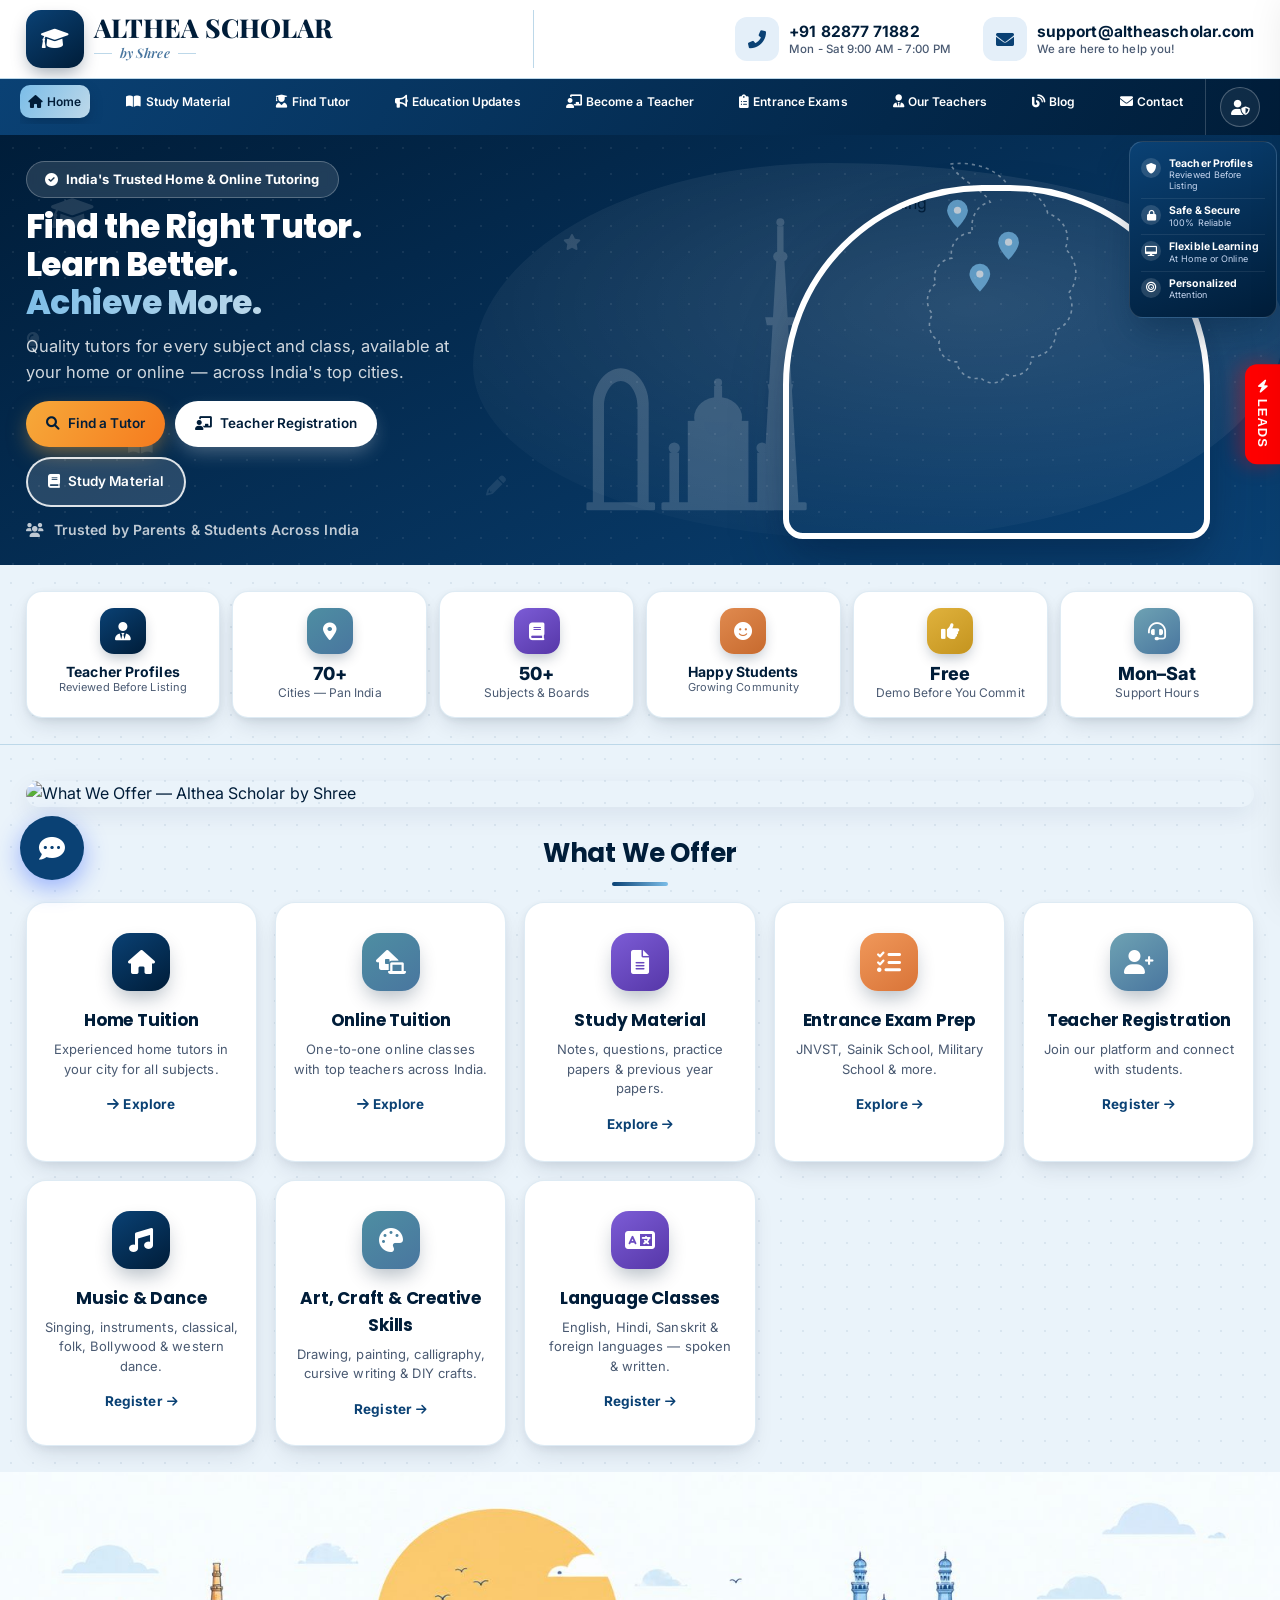
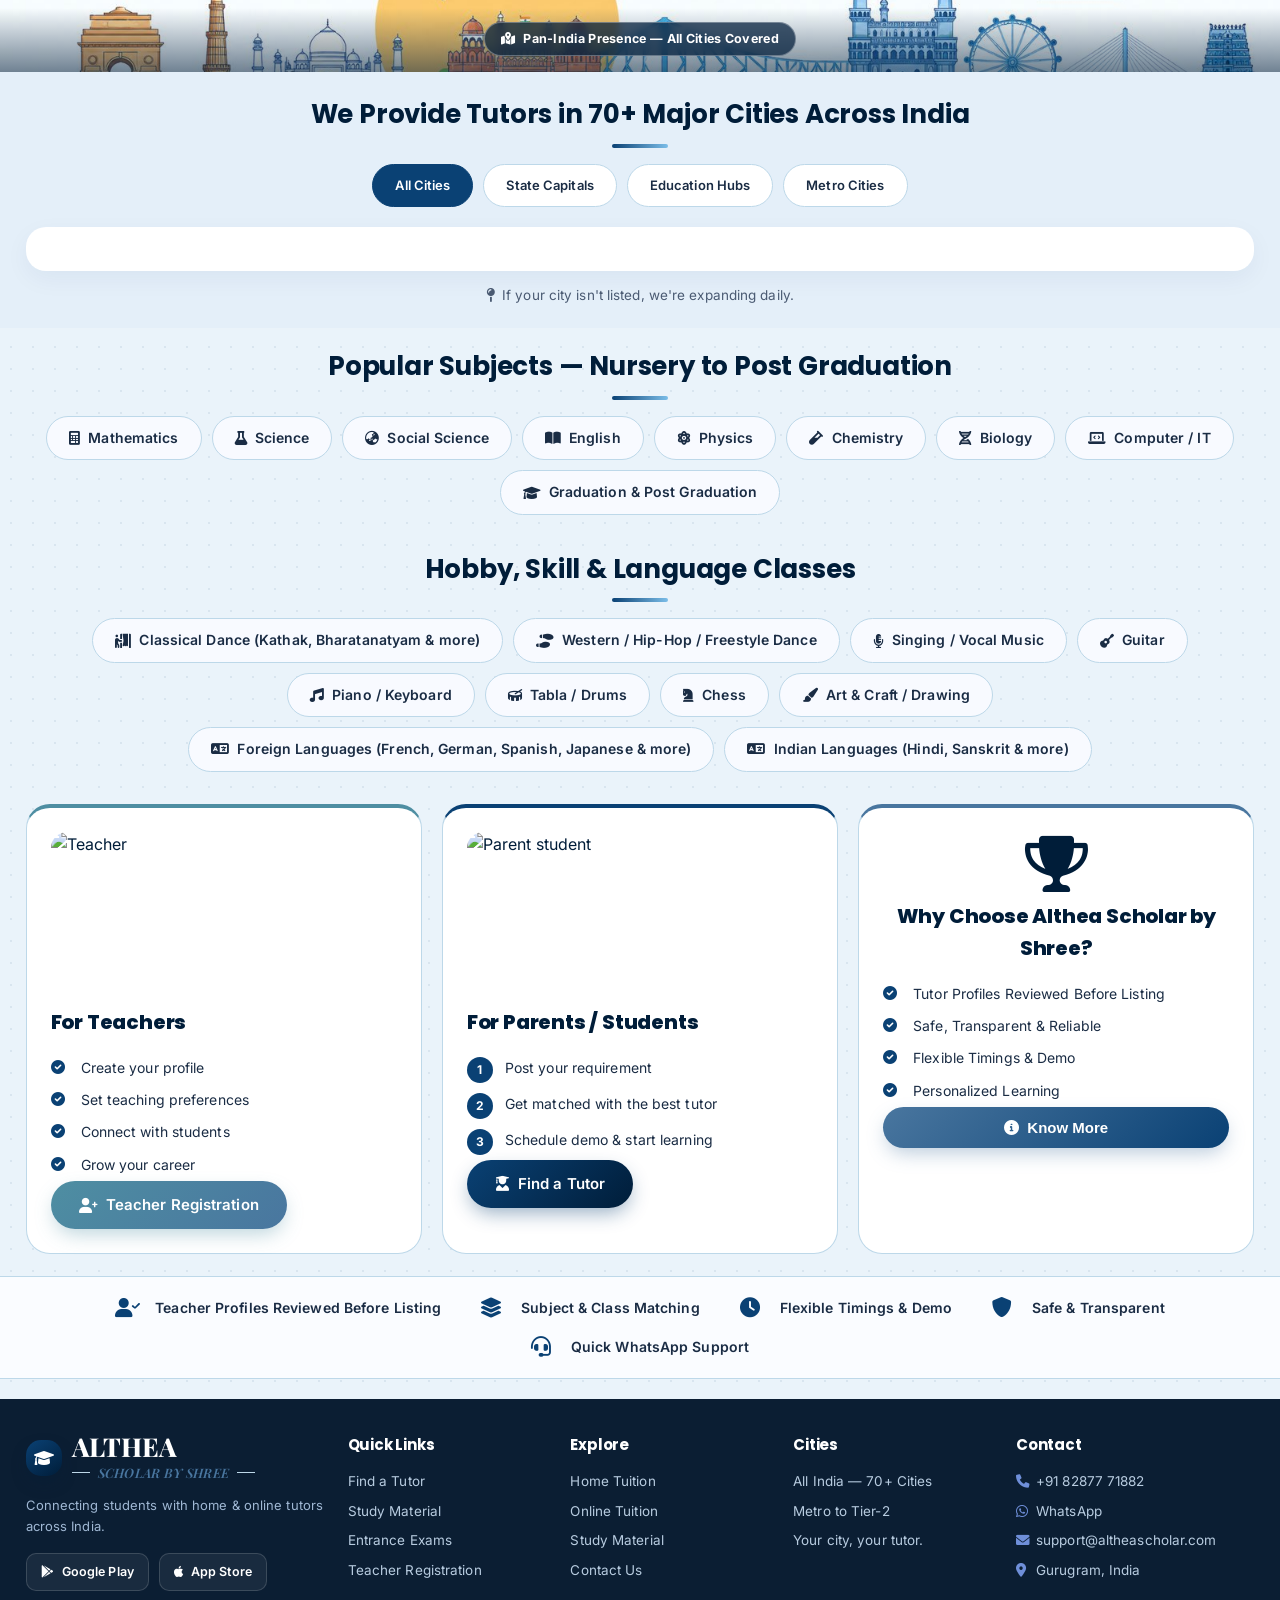
==== index.html @ 6a304133 "Add files via upload" ====
<!DOCTYPE html>
<html lang="en">
<head>
  <meta charset="UTF-8">
  <!-- Deliberately a FIXED width, not "width=device-width" — per an explicit
       site-owner request, phones should render this same desktop layout
       (auto-zoomed to fit) rather than switching to a native mobile layout. -->
  <meta name="viewport" content="width=1280">
  <meta name="theme-color" content="#0A4174">
  <!-- Fixed (non-device-width) viewport: the browser always lays the page
       out as if the screen were 980px wide and then zooms the whole thing
       down to fit the real screen — this is exactly what "Request Desktop
       Site" does automatically, so the single-line header/nav design shows
       the same way on an ordinary phone, without the person needing to
       turn that toggle on. -->
  <title>Althea Scholar by Shree — Home & Online Tuition, Study Material, Entrance Exam Prep | Pan India</title>
  <meta name="description" content="Althea Scholar by Shree connects students with home & online tutors across India. Free CBSE study material (Class 6–12), entrance exam prep (JNVST, Sainik School), hobby & language classes, and teacher registration.">
  <meta name="keywords" content="home tuition, online tuition, home tutor, online tutor, tutor near me, private tuition, tuition classes near me, home tuition in India, online tuition classes, CBSE study material, ICSE study material, entrance exam preparation, Sainik School coaching, JNVST Navodaya preparation, RMS CET, hobby classes online, language classes online, dance classes online, music classes online, chess classes online, spoken English classes, teacher registration, tutor jobs India, Althea Scholar">
  <link rel="canonical" href="https://altheascholar.in/">
  <meta name="robots" content="index, follow">
  <!-- Open Graph / social sharing preview -->
  <meta property="og:type" content="website">
  <meta property="og:title" content="Althea Scholar by Shree — Learn, Grow, Excel, Together">
  <meta property="og:description" content="Home & online tutor listings, free CBSE study material, entrance exam prep and hobby/language classes — all in one platform.">
  <meta property="og:url" content="https://altheascholar.in/">
  <meta property="og:site_name" content="Althea Scholar by Shree">
  <meta name="twitter:card" content="summary_large_image">
  <meta name="twitter:title" content="Althea Scholar by Shree">
  <meta name="twitter:description" content="Home & online tutor listings, free CBSE study material, entrance exam prep and hobby/language classes — all in one platform.">
  <meta property="og:image" content="https://res.cloudinary.com/zcumhdql/image/upload/v1788600832/lygouyhgyxttqb0eucom.jpg">
  <meta name="twitter:image" content="https://res.cloudinary.com/zcumhdql/image/upload/v1788600832/lygouyhgyxttqb0eucom.jpg">
  <!-- Organization structured data (NOT LocalBusiness — we're an online
       platform with no public physical office, so we deliberately avoid
       any schema type or field that implies a walk-in address). This
       just helps Google understand who we are and what we do; it does
       not add fake review/rating data. -->
  <script type="application/ld+json">
  {
    "@context": "https://schema.org",
    "@type": "Organization",
    "name": "Althea Scholar by Shree",
    "url": "https://altheascholar.in/",
    "logo": "https://res.cloudinary.com/zcumhdql/image/upload/v1788600832/lygouyhgyxttqb0eucom.jpg",
    "description": "An online platform connecting students and parents with home & online tutors across India, offering free CBSE study material and entrance exam preparation resources.",
    "areaServed": { "@type": "Country", "name": "India" },
    "email": "support@altheascholar.com",
    "contactPoint": {
      "@type": "ContactPoint",
      "telephone": "+91-82877-71882",
      "contactType": "customer support",
      "areaServed": "IN",
      "availableLanguage": ["English", "Hindi"]
    },
    "knowsAbout": ["Home Tuition", "Online Tuition", "CBSE Study Material", "Entrance Exam Preparation", "Hobby Classes", "Language Classes"]
  }
  </script>
  <!-- Static favicon (the real logo, hardcoded directly rather than only
       set via JS) — Google's favicon crawler and some browsers fetch this
       without running any JavaScript, so the JS-driven update in
       applyBranding() alone wasn't reliably picked up for search results. -->
  <link rel="icon" href="https://res.cloudinary.com/zcumhdql/image/upload/v1788600832/lygouyhgyxttqb0eucom.jpg">
  <link rel="apple-touch-icon" href="https://res.cloudinary.com/zcumhdql/image/upload/v1788600832/lygouyhgyxttqb0eucom.jpg">
  <link rel="preconnect" href="https://fonts.googleapis.com">
  <link rel="preconnect" href="https://fonts.gstatic.com" crossorigin>
  <link href="https://fonts.googleapis.com/css2?family=Poppins:wght@500;600;700;800&family=Inter:wght@400;500;600;700&family=Nunito:wght@600;700;800&family=Montserrat:wght@600;700;800&family=Playfair+Display:wght@600;700;800&family=Merriweather:wght@600;700&display=swap" rel="stylesheet">
  <link rel="stylesheet" href="https://cdnjs.cloudflare.com/ajax/libs/font-awesome/6.0.0-beta3/css/all.min.css">
  <script src="https://www.gstatic.com/firebasejs/10.13.0/firebase-app-compat.js"></script>
  <script src="https://www.gstatic.com/firebasejs/10.13.0/firebase-firestore-compat.js"></script>
  <script src="https://www.gstatic.com/firebasejs/10.13.0/firebase-auth-compat.js"></script>
  <script>
    // ---- Firebase project config (Althea Scholar) ----
    const firebaseConfig = {
      apiKey: "AIzaSyD8XOo2JmlsVIG9KondtIaCPar6VmDK5VY",
      authDomain: "althea-scholar.firebaseapp.com",
      projectId: "althea-scholar",
      storageBucket: "althea-scholar.firebasestorage.app",
      messagingSenderId: "769869945121",
      appId: "1:769869945121:web:0713e62f9b9d5f1aa78660",
      measurementId: "G-LKSLD7WYJJ"
    };
    firebase.initializeApp(firebaseConfig);
    const fsDb = firebase.firestore();
    // Cache Firestore data on-device (IndexedDB) so on a repeat visit the
    // page can paint instantly from local cache while it re-syncs with the
    // server in the background — this is what removes the "site khulte hi
    // sab kuchh khaali dikhta hai" delay on 2nd+ visits.
    fsDb.enablePersistence({ synchronizeTabs: true }).catch(err => {
      console.warn('Firestore offline persistence not enabled:', err.code);
    });
    const fsAuth = firebase.auth();
    // The admin login screen still shows a simple "username", but behind the
    // scenes it signs in with Firebase Auth using this fixed admin email —
    // this is what lets Firestore security rules tell "the real admin" apart
    // from any random visitor.
    const ADMIN_EMAIL = 'admin@altheascholar.com';
    // ---- Cloudinary config (for file/image uploads — no secret key needed, unsigned preset) ----
    const CLOUDINARY_CLOUD_NAME = 'zcumhdql';
    const CLOUDINARY_UPLOAD_PRESET = 'althea_uploads';
  </script>
  <link rel="stylesheet" href="css/main.css">
  <link rel="stylesheet" href="css/study-material.css">
  <link rel="stylesheet" href="css/admin.css">
  <link rel="stylesheet" href="css/responsive.css">
</head>
<body>
<svg width="0" height="0" style="position:absolute;overflow:hidden" aria-hidden="true">
  <defs>
    <clipPath id="heroBlobClip" clipPathUnits="objectBoundingBox">
      <path d="M 0.0311,0.4229 C 0.0270,0.4495 0.0302,0.4566 0.0365,0.4787 C 0.0428,0.5009 0.0417,0.5173 0.0689,0.5559 C 0.0962,0.5944 0.1791,0.6800 0.2000,0.7101 C 0.2209,0.7402 0.2059,0.7363 0.1946,0.7367 C 0.1833,0.7371 0.1437,0.7110 0.1324,0.7128 C 0.1212,0.7145 0.1257,0.7358 0.1270,0.7473 C 0.1284,0.7589 0.1212,0.7651 0.1405,0.7819 C 0.1599,0.7988 0.2196,0.8258 0.2432,0.8484 C 0.2669,0.8710 0.2709,0.9034 0.2824,0.9176 C 0.2939,0.9317 0.2894,0.9424 0.3122,0.9335 C 0.3349,0.9246 0.3874,0.8803 0.4189,0.8644 C 0.4505,0.8484 0.4716,0.8657 0.5014,0.8378 C 0.5311,0.8098 0.5793,0.7172 0.5973,0.6968 C 0.6153,0.6764 0.6070,0.7021 0.6095,0.7154 C 0.6119,0.7287 0.6077,0.7651 0.6122,0.7766 C 0.6167,0.7881 0.6178,0.8098 0.6365,0.7846 C 0.6552,0.7593 0.6991,0.6587 0.7243,0.6250 C 0.7495,0.5913 0.7698,0.5869 0.7878,0.5824 C 0.8059,0.5780 0.8196,0.5873 0.8324,0.5984 C 0.8453,0.6095 0.8592,0.6285 0.8649,0.6489 C 0.8705,0.6693 0.8730,0.6941 0.8662,0.7207 C 0.8595,0.7473 0.8320,0.7841 0.8243,0.8085 C 0.8167,0.8329 0.8173,0.8502 0.8203,0.8670 C 0.8232,0.8839 0.8320,0.9025 0.8419,0.9096 C 0.8518,0.9167 0.8667,0.9162 0.8797,0.9096 C 0.8928,0.9029 0.9070,0.8905 0.9203,0.8697 C 0.9336,0.8488 0.9486,0.8152 0.9595,0.7846 C 0.9703,0.7540 0.9786,0.7225 0.9851,0.6862 C 0.9917,0.6498 0.9995,0.6206 0.9986,0.5665 C 0.9977,0.5124 0.9932,0.4238 0.9797,0.3617 C 0.9662,0.2996 0.9351,0.2287 0.9176,0.1941 C 0.9000,0.1596 0.8923,0.1551 0.8743,0.1543 C 0.8563,0.1534 0.8401,0.2004 0.8095,0.1888 C 0.7788,0.1773 0.7227,0.0993 0.6905,0.0851 C 0.6583,0.0709 0.6410,0.0847 0.6162,0.1037 C 0.5914,0.1228 0.5649,0.1826 0.5419,0.1995 C 0.5189,0.2163 0.4971,0.1897 0.4784,0.2048 C 0.4597,0.2199 0.4450,0.2713 0.4297,0.2899 C 0.4144,0.3085 0.4068,0.3152 0.3865,0.3165 C 0.3662,0.3178 0.3297,0.3147 0.3081,0.2979 C 0.2865,0.2810 0.2694,0.2305 0.2568,0.2154 C 0.2441,0.2004 0.2381,0.2057 0.2324,0.2074 C 0.2268,0.2092 0.2239,0.2172 0.2230,0.2261 C 0.2221,0.2349 0.2155,0.2402 0.2270,0.2606 C 0.2385,0.2810 0.2829,0.3302 0.2919,0.3484 C 0.3009,0.3666 0.2991,0.3701 0.2811,0.3697 C 0.2631,0.3692 0.2088,0.3590 0.1838,0.3457 C 0.1588,0.3324 0.1414,0.3121 0.1311,0.2899 C 0.1207,0.2677 0.1207,0.2327 0.1216,0.2128 C 0.1225,0.1928 0.1223,0.1804 0.1365,0.1702 C 0.1507,0.1600 0.1926,0.1587 0.2068,0.1516 C 0.2209,0.1445 0.2194,0.1365 0.2216,0.1277 C 0.2239,0.1188 0.2232,0.1073 0.2203,0.0984 C 0.2173,0.0895 0.2187,0.0780 0.2041,0.0745 C 0.1894,0.0709 0.1509,0.0705 0.1324,0.0771 C 0.1140,0.0838 0.1043,0.0993 0.0932,0.1144 C 0.0822,0.1294 0.0721,0.1525 0.0662,0.1676 C 0.0604,0.1826 0.0590,0.1795 0.0581,0.2048 C 0.0572,0.2301 0.0653,0.2828 0.0608,0.3191 C 0.0563,0.3555 0.0351,0.3963 0.0311,0.4229 Z"/>
    </clipPath>
    <!-- Wide organic banner shape for the 90%-width hero image -->
    <clipPath id="heroBlobClipWide" clipPathUnits="objectBoundingBox">
      <path d="M 0.02,0.55 C 0.005,0.44 0.01,0.30 0.05,0.19 C 0.09,0.08 0.19,0.03 0.31,0.025 L 0.83,0.015 C 0.91,0.012 0.975,0.07 0.985,0.17 C 0.998,0.29 0.995,0.44 0.975,0.57 C 0.955,0.74 0.91,0.885 0.79,0.945 C 0.66,0.99 0.46,0.985 0.31,0.975 C 0.16,0.965 0.065,0.90 0.04,0.755 C 0.03,0.69 0.025,0.62 0.02,0.55 Z"/>
    </clipPath>
    <!-- Organic sticker/badge shape for the trust badge card -->
    <clipPath id="badgeBlobClip" clipPathUnits="objectBoundingBox">
      <path d="M 0.08,0.16 C 0.08,0.06 0.20,0.02 0.35,0.02 L 0.64,0.02 C 0.84,0.02 0.95,0.09 0.95,0.23 L 0.95,0.79 C 0.95,0.92 0.85,0.98 0.67,0.98 L 0.31,0.98 C 0.13,0.98 0.05,0.90 0.05,0.74 Z"/>
    </clipPath>
  </defs>
</svg>

<div class="toast" id="toast"></div>

<div class="login-overlay" id="loginOverlay" onclick="if(event.target===this) closeAdminLoginPopup()">
  <div class="login-box" style="position:relative;">
    <button onclick="closeAdminLoginPopup()" style="position:absolute;top:10px;right:12px;background:none;border:none;font-size:20px;color:var(--gray);cursor:pointer;" aria-label="Close"><i class="fas fa-times"></i></button>
    <div style="text-align:center;margin-bottom:16px;">
      <div class="logo-icon" style="margin:0 auto;"><i class="fas fa-user-shield"></i></div>
    </div>
    <h2>Admin Login</h2>
    <p>Enter your credentials to access the admin panel</p>
    <input type="text" id="loginUser" placeholder="Enter Username">
    <input type="password" id="loginPass" placeholder="Enter Password">
    <div class="error" id="loginError">❌ Invalid username or password</div>
    <button class="btn btn-primary" onclick="adminLogin()"><i class="fas fa-sign-in-alt"></i> Login</button>
    <button class="btn btn-outline" onclick="closeAdminLoginPopup()" style="margin-top:8px;"><i class="fas fa-arrow-left"></i> Back</button>
    <div class="login-hint"><i class="fas fa-info-circle"></i> Contact admin for credentials</div>
  </div>
</div>

<header>
  <div class="header-top">
    <div class="header-top-inner">
      <div class="logo">
        <div class="logo-icon"><i class="fas fa-graduation-cap"></i></div>
        <div class="logo-text"><div class="top">ALTHEA SCHOLAR</div><div class="bottom">by Shree</div></div>
      </div>
      <div class="logo-divider"></div>
      <div class="header-contact">
        <div class="header-contact-item">
          <span class="hc-icon"><i class="fas fa-phone-alt"></i></span>
          <span class="hc-text">
            <a id="hp-header-phone-link" href="tel:+918287771882">+91 82877 71882</a>
            <small id="hp-header-hours">Mon - Sat 9:00 AM - 7:00 PM</small>
          </span>
        </div>
        <div class="header-contact-item">
          <span class="hc-icon"><i class="fas fa-envelope"></i></span>
          <span class="hc-text">
            <span class="hc-main" id="hp-header-email">support@altheascholar.com</span>
            <small>We are here to help you!</small>
          </span>
        </div>
      </div>
    </div>
  </div>
  <div class="header-nav-bar">
    <div class="nav-wrap">
      <nav id="mainNav">
        <ul>
          <li><a onclick="showPage('page-home')" class="active" id="nav-home"><i class="fas fa-home"></i> Home</a></li>
          <li><a onclick="showPage('page-study')" id="nav-study"><i class="fas fa-book-open"></i> Study Material</a></li>
          <li><a onclick="showPage('page-student-form')" id="nav-find-tutor"><i class="fas fa-user-graduate"></i> Find Tutor</a></li>
          <li><a onclick="showPage('page-updates')" id="nav-updates"><i class="fas fa-bullhorn"></i> Education Updates</a></li>
          <li><a onclick="showPage('page-teacher-form')" id="nav-teacher-form"><i class="fas fa-chalkboard-teacher"></i> Become a Teacher</a></li>
          <li><a onclick="showPage('page-entrance')" id="nav-entrance"><i class="fas fa-clipboard-list"></i> Entrance Exams</a></li>
          <li><a onclick="showPage('page-teachers')" id="nav-teachers"><i class="fas fa-user-tie"></i> Our Teachers</a></li>
          <li><a onclick="showPage('page-blog')" id="nav-blog"><i class="fas fa-blog"></i> Blog</a></li>
          <li><a onclick="showPage('page-contact')"><i class="fas fa-envelope"></i> Contact</a></li>
        </ul>
      </nav>
      <div class="nav-utility">
        <button onclick="openAdminLogin()" title="Admin"><i class="fas fa-user-shield"></i></button>
      </div>
    </div>
  </div>
</header>

<button class="lead-toggle" onclick="toggleLeads(true)"><i class="fas fa-bolt"></i> LEADS</button>
<div class="overlay" id="leadOverlay" onclick="toggleLeads(false)"></div>

<div class="info-modal-overlay" id="whyModalOverlay" onclick="if(event.target===this) closeWhyModal()">
  <div class="info-modal-box">
    <button class="close-x" onclick="closeWhyModal()"><i class="fas fa-times"></i></button>
    <div class="trophy-wrap"><i class="fas fa-trophy" style="color:var(--accent);"></i></div>
    <h3 id="whyModalHeading">Why Choose Althea Scholar by Shree?</h3>
    <ul id="whyModalList"></ul>
  </div>
</div>
<div class="lead-sidebar" id="leadSidebar">
  <div class="lead-head">
    <div><h3><i class="fas fa-users"></i> Live Tuition Leads</h3><span>For registered teachers</span></div>
    <button class="lead-close" onclick="toggleLeads(false)"><i class="fas fa-times"></i></button>
  </div>
  <div class="lead-body" id="leadBody"></div>
  <div class="lead-footer"><i class="fas fa-info-circle"></i> WhatsApp to express interest with Lead ID</div>
</div>

<!-- HOME -->
<div class="page-inner active" id="page-home">
  <section class="hero">
    <!-- Decorative floating vector icons -->
    <div class="hero-decor-shape" style="top:12%; left:4%; font-size:34px; color:rgba(255,255,255,0.14); animation: heroFloat 6s ease-in-out infinite;"><i class="fas fa-graduation-cap"></i></div>
    <div class="hero-decor-shape" style="top:68%; left:10%; font-size:22px; color:rgba(255,255,255,0.12); animation: heroFloat 7s ease-in-out infinite 1s;"><i class="fas fa-book-open"></i></div>
    <div class="hero-decor-shape" style="top:22%; left:44%; font-size:16px; color:rgba(255,255,255,0.16); animation: heroFloat 5s ease-in-out infinite 0.5s;"><i class="fas fa-star"></i></div>
    <div class="hero-decor-shape" style="top:78%; left:38%; font-size:20px; color:rgba(255,255,255,0.1); animation: heroFloat 8s ease-in-out infinite 2s;"><i class="fas fa-pencil-alt"></i></div>
    <div class="hero-decor-shape" style="top:8%; right:2%; font-size:28px; color:rgba(255,255,255,0.1); animation: heroFloat 6.5s ease-in-out infinite 1.5s;"><i class="fas fa-atom"></i></div>
    <div class="hero-decor-shape" style="top:45%; left:2%; font-size:18px; color:rgba(255,255,255,0.13); animation: heroFloat 7.5s ease-in-out infinite 0.8s;"><i class="fas fa-lightbulb"></i></div>
    <div class="container hero-grid">
      <div class="hero-top">
        <div class="eyebrow" id="hp-eyebrow"><i class="fas fa-check-circle"></i> <span id="hp-eyebrow-text">India's Trusted Home & Online Tutoring</span></div>
        <h1 id="hp-heading">Find the Right Tutor.<br>Learn Better.<br><span class="accent">Achieve More.</span></h1>
        <p class="lead" id="hp-lead">Quality tutors for every subject and class, available at your home or online — across India's top cities.</p>
        <div class="hero-buttons">
          <a class="btn btn-primary" onclick="showPage('page-student-form')"><i class="fas fa-search"></i> Find a Tutor</a>
          <a class="btn btn-green" onclick="showPage('page-teacher-form')"><i class="fas fa-chalkboard-teacher"></i> Teacher Registration</a>
          <a class="btn btn-outline" onclick="showPage('page-study')"><i class="fas fa-book"></i> Study Material</a>
        </div>
        <div class="trusted-line"><i class="fas fa-users"></i> Trusted by Parents & Students Across India</div>
      </div>
      <div class="hero-visual">
        <div class="hero-blob"></div>
        <svg class="hero-decor" viewBox="0 0 760 500" preserveAspectRatio="xMidYMax meet" xmlns="http://www.w3.org/2000/svg" aria-hidden="true">
          <!-- Stylized India outline with location pins, top-right area -->
          <g opacity="0.7">
            <path d="M470,30 C505,26 535,40 545,62 C565,58 588,72 592,92 C612,98 622,118 614,136 C630,152 632,176 618,192 C628,210 620,232 602,238 C604,256 590,272 572,272 C572,288 556,300 540,294 C534,306 518,308 508,298 C494,302 480,292 478,278 C464,278 454,266 456,252 C444,246 440,230 448,218 C438,208 439,190 452,180 C446,166 456,150 472,148 C468,132 480,116 498,116 C494,98 504,80 520,78 C512,62 480,50 470,30 Z" fill="none" stroke="rgba(255,255,255,0.55)" stroke-width="2" stroke-dasharray="4 5"/>
            <g fill="#7BBDE8">
              <path d="M492,88 c0,9 -13,22 -13,22 s-13,-13 -13,-22 a13,13 0 1 1 26,0 z"/><circle cx="479" cy="88" r="4.5" fill="#fff"/>
              <path d="M556,128 c0,9 -13,22 -13,22 s-13,-13 -13,-22 a13,13 0 1 1 26,0 z"/><circle cx="543" cy="128" r="4.5" fill="#fff"/>
              <path d="M520,168 c0,9 -13,22 -13,22 s-13,-13 -13,-22 a13,13 0 1 1 26,0 z"/><circle cx="507" cy="168" r="4.5" fill="#fff"/>
            </g>
          </g>
          <!-- Monument silhouettes: India Gate, Taj Mahal, Qutub Minar — compact cluster beside the photo -->
          <g fill="#ffffff" opacity="0.16">
            <!-- India Gate -->
            <path d="M22,460 L22,330 C22,305 40,286 57,286 C74,286 92,305 92,330 L92,460 L78,460 L78,334 C78,316 68,302 57,302 C46,302 36,316 36,334 L36,460 Z"/>
            <rect x="14" y="454" width="86" height="10" rx="2"/>

            <!-- Taj Mahal -->
            <rect x="118" y="392" width="12" height="68"/>
            <rect x="228" y="392" width="12" height="68"/>
            <circle cx="124" cy="386" r="7"/><circle cx="234" cy="386" r="7"/>
            <rect x="141" y="352" width="76" height="108"/>
            <ellipse cx="179" cy="348" rx="30" ry="26"/>
            <path d="M197,354 a18,18 0 1 1 -36,0" fill="#f5f8ff" opacity="0.55"/>
            <rect x="174" y="308" width="10" height="18"/><circle cx="179" cy="304" r="5"/>
            <rect x="108" y="454" width="142" height="10" rx="2"/>

            <!-- Qutub Minar -->
            <path d="M234,460 L252,150 L262,150 L280,460 Z"/>
            <ellipse cx="257" cy="146" rx="9" ry="7"/>
            <rect x="253" y="108" width="8" height="36"/><circle cx="257" cy="103" r="5"/>
            <path d="M238,222 L276,222 L274,232 L240,232 Z"/>
            <path d="M241,306 L273,306 L271,316 L243,316 Z"/>
            <path d="M244,390 L270,390 L268,400 L246,400 Z"/>
            <rect x="224" y="454" width="66" height="10" rx="2"/>
          </g>
        </svg>
        <div class="hero-photo-frame">
          <img id="hp-hero-img" src="https://images.unsplash.com/photo-1522202176988-66273c2fd55f?auto=format&fit=crop&w=1600&q=80" alt="Student learning" onerror="this.onerror=null;this.src='https://picsum.photos/seed/heroalt/1600/700'">
        </div>
        <div class="badge-card">
          <div class="badge-card-inner">
            <div class="badge-item"><div class="ic"><i class="fas fa-shield-alt"></i></div><div><div class="t" id="hp-badge1-t">Teacher Profiles</div><div class="s" id="hp-badge1-s">Reviewed Before Listing</div></div></div>
            <div class="badge-item"><div class="ic"><i class="fas fa-lock"></i></div><div><div class="t" id="hp-badge2-t">Safe & Secure</div><div class="s" id="hp-badge2-s">100% Reliable</div></div></div>
            <div class="badge-item"><div class="ic"><i class="fas fa-desktop"></i></div><div><div class="t" id="hp-badge3-t">Flexible Learning</div><div class="s" id="hp-badge3-s">At Home or Online</div></div></div>
            <div class="badge-item"><div class="ic"><i class="fas fa-bullseye"></i></div><div><div class="t" id="hp-badge4-t">Personalized</div><div class="s" id="hp-badge4-s">Attention</div></div></div>
          </div>
        </div>
      </div>
    </div>
  </section>

  <section class="stats">
    <div class="container stats-grid">
      <div class="stat-item"><div class="ic"><i class="fas fa-user-tie"></i></div><div class="stat-text"><span class="lbl-only" id="hp-stat1-main">Teacher Profiles</span><span class="stat-sep">·</span><span class="lbl-sub" id="hp-stat1-sub">Reviewed Before Listing</span></div></div>
      <div class="stat-item"><div class="ic"><i class="fas fa-map-marker-alt"></i></div><div class="stat-text"><span class="num" id="hp-stat2-num">70+</span><span class="lbl" id="hp-stat2-lbl">Cities — Pan India</span></div></div>
      <div class="stat-item"><div class="ic"><i class="fas fa-book"></i></div><div class="stat-text"><span class="num" id="hp-stat3-num">50+</span><span class="lbl" id="hp-stat3-lbl">Subjects & Boards</span></div></div>
      <div class="stat-item"><div class="ic"><i class="fas fa-smile"></i></div><div class="stat-text"><span class="lbl-only" id="hp-stat4-main">Happy Students</span><span class="stat-sep">·</span><span class="lbl-sub" id="hp-stat4-sub">Growing Community</span></div></div>
      <div class="stat-item"><div class="ic"><i class="fas fa-thumbs-up"></i></div><div class="stat-text"><span class="num" id="hp-stat5-num">Free</span><span class="lbl" id="hp-stat5-lbl">Demo Before You Commit</span></div></div>
      <div class="stat-item"><div class="ic"><i class="fas fa-headset"></i></div><div class="stat-text"><span class="num" id="hp-stat6-num">Mon–Sat</span><span class="lbl" id="hp-stat6-lbl">Support Hours</span></div></div>
    </div>
  </section>

  <section class="upd-section" id="noticeSection" style="display:none;">
    <div class="container"><div class="upd-box">
      <div class="upd-head"><h2><i class="fas fa-bullhorn"></i> Latest Education Updates</h2><button class="upd-all" onclick="showPage('page-updates')">View All Updates <i class="fas fa-arrow-right"></i></button></div>
      <div class="upd-grid"><div class="upd-feat" id="updFeatured"></div><div class="upd-list" id="updList"></div></div>
    </div></div>
  </section>

  <section class="offer">
    <div class="container">
      <div class="offer-banner-wrap"><img id="hpOfferBannerImg" src="" alt="What We Offer — Althea Scholar by Shree"></div>
      <h2 class="section-title">What We Offer</h2>
      <div class="offer-grid">
        <div class="offer-card c1"><div class="ic"><i class="fas fa-home"></i></div><h3 id="hp-offer1-title">Home Tuition</h3><p id="hp-offer1-desc">Experienced home tutors in your city for all subjects.</p><span class="explore-static" onclick="openQuickExplore('Home Tuition')" style="cursor:pointer;"><i class="fas fa-arrow-right"></i> Explore</span></div>
        <div class="offer-card c2"><div class="ic"><i class="fas fa-laptop-house"></i></div><h3 id="hp-offer2-title">Online Tuition</h3><p id="hp-offer2-desc">One-to-one online classes with top teachers across India.</p><span class="explore-static" onclick="openQuickExplore('Online')" style="cursor:pointer;"><i class="fas fa-arrow-right"></i> Explore</span></div>
        <div class="offer-card c3"><div class="ic"><i class="fas fa-file-alt"></i></div><h3 id="hp-offer3-title">Study Material</h3><p id="hp-offer3-desc">Notes, questions, practice papers & previous year papers.</p><a class="explore-link" onclick="showPage('page-study')">Explore <i class="fas fa-arrow-right"></i></a></div>
        <div class="offer-card c4"><div class="ic"><i class="fas fa-tasks"></i></div><h3 id="hp-offer4-title">Entrance Exam Prep</h3><p id="hp-offer4-desc">JNVST, Sainik School, Military School & more.</p><a class="explore-link" onclick="showPage('page-entrance')">Explore <i class="fas fa-arrow-right"></i></a></div>
        <div class="offer-card c5"><div class="ic"><i class="fas fa-user-plus"></i></div><h3 id="hp-offer5-title">Teacher Registration</h3><p id="hp-offer5-desc">Join our platform and connect with students.</p><a class="explore-link" onclick="showPage('page-teacher-form')">Register <i class="fas fa-arrow-right"></i></a></div>
        <div class="offer-card c1"><div class="ic"><i class="fas fa-music"></i></div><h3 id="hp-offer6-title">Music &amp; Dance</h3><p id="hp-offer6-desc">Singing, instruments, classical, folk, Bollywood &amp; western dance.</p><a class="explore-link" onclick="showPage('page-student-form')">Register <i class="fas fa-arrow-right"></i></a></div>
        <div class="offer-card c2"><div class="ic"><i class="fas fa-palette"></i></div><h3 id="hp-offer7-title">Art, Craft &amp; Creative Skills</h3><p id="hp-offer7-desc">Drawing, painting, calligraphy, cursive writing &amp; DIY crafts.</p><a class="explore-link" onclick="showPage('page-student-form')">Register <i class="fas fa-arrow-right"></i></a></div>
        <div class="offer-card c3"><div class="ic"><i class="fas fa-language"></i></div><h3 id="hp-offer8-title">Language Classes</h3><p id="hp-offer8-desc">English, Hindi, Sanskrit &amp; foreign languages — spoken &amp; written.</p><a class="explore-link" onclick="showPage('page-student-form')">Register <i class="fas fa-arrow-right"></i></a></div>
      </div>
    </div>
  </section>

  <section class="cities">
    <div class="city-banner">
      <img id="cityBannerImg" src="[data-uri]" alt="Iconic Indian monuments skyline — India Gate, Qutub Minar, Taj Mahal, Red Fort, Howrah Bridge, Charminar and more">
      <div class="city-banner-text"><span class="tag"><i class="fas fa-map-marked-alt"></i> Pan-India Presence — All Cities Covered</span></div>
    </div>
    <div class="container">
      <h2 class="section-title" id="hp-cities-heading">We Provide Tutors in 70+ Major Cities Across India</h2>
      <div class="city-tabs" id="cityTabs">
        <div class="city-tab active" data-filter="all">All Cities</div>
        <div class="city-tab" data-filter="capital">State Capitals</div>
        <div class="city-tab" data-filter="edu">Education Hubs</div>
        <div class="city-tab" data-filter="metro">Metro Cities</div>
      </div>
      <div class="city-list"><div class="city-grid" id="cityGrid"></div></div>
      <div class="note-line"><i class="fas fa-map-pin"></i> If your city isn't listed, we're expanding daily.</div>
    </div>
  </section>

  <section class="subjects">
    <div class="container">
      <h2 class="section-title">Popular Subjects — Nursery to Post Graduation</h2>
      <div class="subject-chip-row">
        <div class="chip"><i class="fas fa-calculator"></i> Mathematics</div>
        <div class="chip"><i class="fas fa-flask"></i> Science</div>
        <div class="chip"><i class="fas fa-globe-asia"></i> Social Science</div>
        <div class="chip"><i class="fas fa-book-open"></i> English</div>
        <div class="chip"><i class="fas fa-atom"></i> Physics</div>
        <div class="chip"><i class="fas fa-vial"></i> Chemistry</div>
        <div class="chip"><i class="fas fa-dna"></i> Biology</div>
        <div class="chip"><i class="fas fa-laptop-code"></i> Computer / IT</div>
        <div class="chip"><i class="fas fa-graduation-cap"></i> Graduation & Post Graduation</div>
      </div>
      <h2 class="section-title" style="margin-top:34px;">Hobby, Skill & Language Classes</h2>
      <div class="subject-chip-row">
        <div class="chip"><i class="fas fa-person-booth"></i> Classical Dance (Kathak, Bharatanatyam & more)</div>
        <div class="chip"><i class="fas fa-shoe-prints"></i> Western / Hip-Hop / Freestyle Dance</div>
        <div class="chip"><i class="fas fa-microphone-alt"></i> Singing / Vocal Music</div>
        <div class="chip"><i class="fas fa-guitar"></i> Guitar</div>
        <div class="chip"><i class="fas fa-music"></i> Piano / Keyboard</div>
        <div class="chip"><i class="fas fa-drum"></i> Tabla / Drums</div>
        <div class="chip"><i class="fas fa-chess-knight"></i> Chess</div>
        <div class="chip"><i class="fas fa-paint-brush"></i> Art & Craft / Drawing</div>
        <div class="chip"><i class="fas fa-language"></i> Foreign Languages (French, German, Spanish, Japanese & more)</div>
        <div class="chip"><i class="fas fa-language"></i> Indian Languages (Hindi, Sanskrit & more)</div>
      </div>
    </div>
  </section>

  <section class="offer" id="homepageTeacherPreview" style="display:none;">
    <div class="container">
      <div class="hscroll-nav-wrap">
        <h2 class="section-title">Meet Our Teachers</h2>
        <div class="hscroll-arrow-btns">
          <button type="button" onclick="scrollRow('homepageTeacherPreviewGrid', -1)" aria-label="Scroll left"><i class="fas fa-chevron-left"></i></button>
          <button type="button" onclick="scrollRow('homepageTeacherPreviewGrid', 1)" aria-label="Scroll right"><i class="fas fa-chevron-right"></i></button>
        </div>
      </div>
      <div class="teacher-grid" id="homepageTeacherPreviewGrid"></div>
      <div style="text-align:center;margin-top:24px;"><a class="btn btn-outline" onclick="showPage('page-teachers')">View All Teachers <i class="fas fa-arrow-right"></i></a></div>
    </div>
  </section>

  <section class="three-col">
    <div class="container three-grid">
      <div class="panel panel-teacher">
        <div class="panel-img"><img id="hp-teacher-img" src="https://images.unsplash.com/photo-1544717297-fa95b6ee9643?auto=format&fit=crop&w=500&q=80" alt="Teacher" onerror="this.onerror=null;this.src='https://picsum.photos/seed/teacher1/500/400'"></div>
        <h3>For Teachers</h3>
        <ul id="hp-panel-teacher-list"><li><i class="fas fa-check-circle"></i> Create your profile</li><li><i class="fas fa-check-circle"></i> Set teaching preferences</li><li><i class="fas fa-check-circle"></i> Connect with students</li><li><i class="fas fa-check-circle"></i> Grow your career</li></ul>
        <a class="btn btn-green" onclick="showPage('page-teacher-form')"><i class="fas fa-user-plus"></i> Teacher Registration</a>
      </div>
      <div class="panel panel-parent">
        <div class="panel-img"><img id="hp-parent-img" src="https://images.unsplash.com/photo-1591382696684-38c427c7547a?auto=format&fit=crop&w=500&q=80" alt="Parent student" onerror="this.onerror=null;this.src='https://picsum.photos/seed/parent1/500/400'"></div>
        <h3>For Parents / Students</h3>
        <ul id="hp-panel-parent-list"><li class="step"><span class="step-num">1</span> Post your requirement</li><li class="step"><span class="step-num">2</span> Get matched with the best tutor</li><li class="step"><span class="step-num">3</span> Schedule demo & start learning</li></ul>
        <a class="btn btn-primary" onclick="showPage('page-student-form')"><i class="fas fa-user-graduate"></i> Find a Tutor</a>
      </div>
      <div class="panel panel-why">
        <div class="trophy-wrap"><i class="fas fa-trophy"></i></div>
        <h3 style="text-align:center;" id="hp-why-heading">Why Choose Althea Scholar by Shree?</h3>
        <ul id="hp-panel-why-list"><li><i class="fas fa-check-circle"></i> Tutor Profiles Reviewed Before Listing</li><li><i class="fas fa-check-circle"></i> Safe, Transparent & Reliable</li><li><i class="fas fa-check-circle"></i> Flexible Timings & Demo</li><li><i class="fas fa-check-circle"></i> Personalized Learning</li></ul>
        <button type="button" class="btn btn-accent" style="width:100%;justify-content:center;border:none;" onclick="openWhyModal()"><i class="fas fa-info-circle"></i> Know More</button>
      </div>
    </div>
  </section>

  <section class="trust">
    <div class="container trust-grid">
      <div class="trust-item"><i class="fas fa-user-check"></i> Teacher Profiles Reviewed Before Listing</div>
      <div class="trust-item"><i class="fas fa-layer-group"></i> Subject & Class Matching</div>
      <div class="trust-item"><i class="fas fa-clock"></i> Flexible Timings & Demo</div>
      <div class="trust-item"><i class="fas fa-shield-alt"></i> Safe & Transparent</div>
      <div class="trust-item"><i class="fas fa-headset"></i> Quick WhatsApp Support</div>
    </div>
  </section>

  <section class="testimonials" id="testimonialsSection" style="display:none;">
    <div class="container">
      <div class="hscroll-nav-wrap">
        <h2 class="section-title">What Parents Say</h2>
        <div class="hscroll-arrow-btns">
          <button type="button" onclick="scrollRow('testimonialGrid', -1)" aria-label="Scroll left"><i class="fas fa-chevron-left"></i></button>
          <button type="button" onclick="scrollRow('testimonialGrid', 1)" aria-label="Scroll right"><i class="fas fa-chevron-right"></i></button>
        </div>
      </div>
      <div class="testimonial-grid" id="testimonialGrid"></div>
    </div>
  </section>

</div>



<!-- TEACHER FORM -->
<div class="page-inner" id="page-teacher-form">
  <section class="inner-header reg-head">
    <div class="container">
      <div class="breadcrumb"><a onclick="showPage('page-home')">Home</a> / Teacher Registration <span style="opacity:0.6;">&middot;</span> <a onclick="showPage('page-premium-leads')" style="text-decoration:underline;">Already registered? View Premium Leads</a></div>
      <div class="reg-title"><div class="reg-ic"><i class="fas fa-chalkboard-teacher"></i></div><div><h1>Teacher Registration</h1><p>Join our platform and connect with students across India.</p></div></div>
      <div class="reg-strip"><div><i class="fas fa-clipboard-check"></i>Easy Registration</div><div><i class="fas fa-users"></i>Get Student Leads</div><div><i class="fas fa-clock"></i>Flexible Teaching</div><div><i class="fas fa-chart-line"></i>Grow Your Income</div></div>
    </div>
  </section>
  <section class="container">
    <div class="reg-layout"><div class="form-wrap">
      <form id="teacherForm" onsubmit="submitTeacherForm(event)">
        <div class="form-section-title"><i class="fas fa-user-circle"></i> A. Basic Information</div>
        <div class="form-row"><label>Full Name *</label><input type="text" id="t_name" required></div>
        <div class="form-row"><label>Gender</label><select id="t_gender"><option>Male</option><option>Female</option><option>Other</option></select></div>
        <div class="form-row"><label>Date of Birth</label><input type="date" id="t_dob"></div>
        <div class="form-row"><label>Mobile Number *</label><input type="tel" id="t_mobile" required></div>
        <div class="form-row"><label>WhatsApp Number</label><input type="tel" id="t_whatsapp"></div>
        <div class="form-row"><label>Email Address</label><input type="email" id="t_email"></div>
        <div class="form-row"><label>Current City / Area *</label><input type="text" id="t_city" required></div>
        <div class="form-row"><label>State *</label><input type="text" id="t_state" required></div>
        <div class="form-row"><label>Complete Address</label><textarea id="t_address"></textarea></div>

        <div class="form-section-title"><i class="fas fa-briefcase"></i> B. Professional Information</div>
        <div class="form-row"><label>Highest Qualification *</label><input type="text" id="t_qualification" required></div>
        <div class="form-row"><label>Degree / Course</label><input type="text" id="t_degree"></div>
        <div class="form-row"><label>University / Board</label><input type="text" id="t_university"></div>
        <div class="form-row"><label>Teaching Experience *</label><input type="text" id="t_experience" required></div>
        <div class="form-row"><label>Current / Previous Institution</label><input type="text" id="t_institution"></div>
        <div class="form-row"><label>Current Professional Status</label><select id="t_professional_status"><option>Full Time Teacher</option><option>Part Time Teacher</option><option>Private Tutor</option><option>Student</option><option>Other</option></select></div>
        <div class="form-row"><label>What do you want to teach? *</label>
          <div class="check-inline-group">
            <label><input type="checkbox" id="t_teach_academic" checked onchange="toggleTeacherTeachRows()"> Academic Subjects</label>
            <label><input type="checkbox" id="t_teach_hobby" onchange="toggleTeacherTeachRows()"> Hobby / Skill Classes</label>
            <label><input type="checkbox" id="t_teach_language" onchange="toggleTeacherTeachRows()"> Language Classes</label>
          </div>
        </div>
        <div class="form-row" id="t_academic_row"><label>Subjects You Teach</label><input type="text" id="t_subjects" placeholder="e.g. Maths, Science, English"></div>
        <div class="form-row" id="t_hobby_row" style="display:none;"><label>Hobby / Skill Classes You Teach</label><input type="text" id="t_hobbies" placeholder="e.g. Bharatanatyam, Hip-Hop Dance, Singing, Guitar, Piano, Chess"></div>
        <div class="form-row" id="t_language_row" style="display:none;"><label>Language(s) You Teach</label><input type="text" id="t_languages" placeholder="e.g. Spanish, French, German, Japanese, Sanskrit"></div>
        <div class="form-row"><label>Classes / Levels You Teach *</label><input type="text" id="t_classes" required placeholder="e.g. Nursery–12, Graduation, Post Graduation"></div>
        <div class="form-row"><label>Board / Curriculum</label><select id="t_board"><option>CBSE</option><option>ICSE</option><option>State Board</option><option>Other / All</option><option>Not Applicable (Hobby/Language only)</option></select></div>

        <div class="form-section-title"><i class="fas fa-sliders-h"></i> C. Teaching Preferences</div>
        <div class="form-row"><label>Teaching Mode *</label><select id="t_mode" required><option>Home Tuition</option><option>Online</option><option>Both</option></select></div>
        <div class="form-row"><label>Preferred Teaching Area</label><input type="text" id="t_pref_area"></div>
        <div class="form-row"><label>Preferred Teaching Days</label><input type="text" id="t_pref_days"></div>
        <div class="form-row"><label>Preferred Time Slots</label><input type="text" id="t_pref_time"></div>
        <div class="form-row"><label>Individual / Group Classes</label><select id="t_class_type"><option>Individual</option><option>Group</option><option>Both</option></select></div>
        <div class="form-row"><label>Maximum Distance Willing to Travel</label><input type="text" id="t_travel_distance" placeholder="e.g. 5 km"></div>

        <div class="form-section-title"><i class="fas fa-rupee-sign"></i> D. Fee & Other Details</div>
        <div class="form-row"><label>1 Month Tuition Fee *</label><input type="text" id="t_fee" required></div>
        <div class="form-row"><label>Expected Fee Per Hour</label><input type="text" id="t_fee_per_hour"></div>
        <div class="form-row"><label>Demo / Trial Class Available</label><select id="t_demo"><option>Yes</option><option>No</option></select></div>
        <div class="form-row"><label>Minimum Classes Per Week</label><input type="text" id="t_min_classes"></div>

        <div class="form-section-title"><i class="fas fa-file-upload"></i> E. Documents & Verification</div>
        <div class="form-row"><label>Profile Photo *</label><input type="file" id="t_photo" accept="image/*" required></div>
        <div class="form-row"><label>Aadhaar Card *</label><input type="file" id="t_aadhaar" accept=".pdf,.jpg,.png" required></div>
        <div class="form-row"><label>Resume / CV *</label><input type="file" id="t_resume" accept=".pdf,.doc,.docx" required></div>

        <div class="form-section-title"><i class="fas fa-star"></i> F. Membership Plan</div>
        <div class="plan-grid">
          <label class="plan-card selected" id="planCardBasic">
            <input type="radio" name="t_plan" id="t_plan_basic" value="basic" checked onchange="onPlanChange()">
            <div class="plan-name">Basic Teacher</div>
            <div class="plan-price">FREE</div>
            <ul id="planBasicBenefits">
              <li>Normal registration</li>
              <li>Normal tuition leads</li>
            </ul>
          </label>
          <label class="plan-card premium-card" id="planCardPremium">
            <span class="plan-star-tag">⭐ RECOMMENDED</span>
            <input type="radio" name="t_plan" id="t_plan_premium" value="premium" onchange="onPlanChange()">
            <div class="plan-name">Premium Teacher</div>
            <div class="plan-price"><span id="planPricePremium">₹999</span> <span>/ <span id="planPremiumDuration">12 months</span></span></div>
            <ul id="planPremiumBenefits">
              <li>⭐ Premium leads</li>
              <li>Priority lead access</li>
              <li>⭐ Premium badge on profile</li>
              <li>Priority profile visibility</li>
              <li>Premium notifications</li>
            </ul>
          </label>
        </div>

        <div class="premium-payment-box" id="premiumPaymentBox">
          <h4><i class="fas fa-qrcode"></i> Premium Membership Payment — <span id="premiumFeeHeading">₹999</span></h4>
          <div class="pay-qr-row">
            <div class="pay-qr-box"><img id="premiumQrImg" src="https://api.qrserver.com/v1/create-qr-code/?size=200x200&data=upi://pay?pa=altheascholar@upi%26pn=Althea%20Scholar%26am=999" alt="UPI QR Code" onerror="this.style.display='none'"></div>
            <div class="pay-upi-info">
              Scan the QR code or pay directly to our UPI ID:
              <div class="upi-id"><i class="fas fa-mobile-alt"></i> <span id="premiumUpiIdText">altheascholar@upi</span></div>
              <div>After payment, enter the transaction details below.<br>
              <span class="pay-amount-chip"><i class="fas fa-rupee-sign"></i> Premium Membership Fee: <span id="premiumAmountChip">₹999</span></span></div>
            </div>
          </div>
          <div class="form-row"><label>Transaction ID / UTR Number *</label><input type="text" id="t_premium_utr" placeholder="Enter 12-digit UTR / Transaction ID"></div>
          <div class="form-row"><label>Payment Screenshot *</label><input type="file" id="t_premium_screenshot" accept="image/*"></div>
          <p style="font-size:12px;color:#8a5300;"><i class="fas fa-info-circle"></i> <span id="premiumDisclaimerNote">Registration submits with status "Payment Verification Pending" — Premium features activate only after admin approval. Premium Membership is valid for 12 months.</span></p>
        </div>

        <div class="form-section-title"><i class="fas fa-gavel"></i> G. Platform Policy</div>
        <ul class="policy-box" id="teacherPolicyBox">
          <li><strong>First Month Fee:</strong> For the first month, Althea will collect the tuition fee — 40% Althea / 60% Teacher.</li>
          <li><strong>From the Second Month:</strong> The teacher will collect the tuition fee directly from the parent/student.</li>
          <li><strong>No Bypass:</strong> Teachers must not make any direct or private arrangement with parents/students to bypass Althea.</li>
          <li><strong>Genuine Documents:</strong> All information and documents submitted by the teacher must be genuine, accurate and verifiable.</li>
          <li><strong>Confidentiality:</strong> Parent and student information must be kept strictly confidential and must not be misused or shared without permission.</li>
          <li><strong>Professional Conduct:</strong> Fraud, cheating, misrepresentation or misconduct with any parent, student, institution or Althea may result in account termination and appropriate legal action.</li>
          <li><strong>Assignment:</strong> Registration does not guarantee a tuition assignment.</li>
          <li><strong>Agreement:</strong> By registering, the teacher confirms acceptance of Althea's Terms & Conditions and Privacy Policy.</li>
        </ul>
        <label class="agree-row"><input type="checkbox" id="t_agree" required> I have read and agree to the above policy.</label>
        <button type="submit" class="btn btn-primary" style="width:100%;justify-content:center;"><i class="fas fa-paper-plane"></i> Register Now</button>
      </form>
      <div class="success-box" id="teacherSuccess">
        <div class="ic"><i class="fas fa-check-circle" style="color:var(--green);"></i></div>
        <h3>🎉 Congratulations!</h3>
        <p>Your Teacher ID:</p>
        <p style="font-size:22px;font-weight:800;color:var(--primary);letter-spacing:1px;margin:6px 0 10px;" id="teacherRegIdDisplay"></p>
        <p id="teacherSuccessMsg">Our team will verify and connect on WhatsApp. Please save your ID for future reference.</p>
      </div>
    </div>
    <aside class="reg-side" id="regSideTeacher"></aside>
    </div>
  </section>
</div>

<!-- STUDENT FORM -->
<div class="page-inner" id="page-student-form">
  <section class="inner-header reg-head">
    <div class="container">
      <div class="breadcrumb"><a onclick="showPage('page-home')">Home</a> / Find a Tutor</div>
      <div class="reg-title"><div class="reg-ic"><i class="fas fa-user-graduate"></i></div><div><h1>Student / Parent Registration</h1><p>Find the best tutors for your child's learning journey.</p></div></div>
      <div class="reg-strip"><div><i class="fas fa-user-shield"></i>Teacher Profiles</div><div><i class="fas fa-lock"></i>Safe &amp; Secure</div><div><i class="fas fa-clock"></i>Flexible Classes</div><div><i class="fas fa-headset"></i>Support Anytime</div></div>
    </div>
  </section>
  <section class="container">
    <div class="reg-layout"><div class="form-wrap">
      <div id="studentFormNoticeBox" style="background:#eaf3ff;border:1px solid #b8d8ff;border-radius:12px;padding:14px 16px;margin-bottom:18px;display:flex;gap:10px;align-items:flex-start;">
        <i class="fas fa-clock" style="color:var(--primary);font-size:20px;margin-top:2px;"></i>
        <p id="studentFormNoticeText" style="font-size:13.5px;color:var(--secondary);line-height:1.55;margin:0;"></p>
      </div>
      <form id="studentForm" onsubmit="submitStudentForm(event)">
        <div class="form-section-title"><i class="fas fa-users"></i> Student Details</div>
        <div class="form-row"><label>Number of Students *</label>
          <select id="numStudents" onchange="renderStudentBlocks()">
            <option value="1">1</option><option value="2">2</option><option value="3">3</option><option value="4">More</option>
          </select>
        </div>
        <div id="studentBlocks"></div>

        <div class="form-section-title"><i class="fas fa-user-friends"></i> Parent / Guardian Details</div>
        <div class="form-row"><label>Parent / Guardian Name *</label><input type="text" id="s_parent" required></div>
        <div class="form-row"><label>Mobile Number *</label><input type="tel" id="s_mobile" required></div>
        <div class="form-row"><label>WhatsApp Number</label><input type="tel" id="s_whatsapp"></div>
        <div class="form-row"><label>Email</label><input type="email" id="s_email"></div>
        <div class="form-row"><label>City / Area *</label><input type="text" id="s_city" required></div>
        <div class="form-row"><label>State *</label><input type="text" id="s_state" required></div>
        <div class="form-row"><label>Address</label><textarea id="s_address"></textarea></div>

        <div class="form-section-title"><i class="fas fa-chalkboard"></i> Tuition Requirement</div>
        <div class="form-row"><label>Tuition Mode *</label><select id="s_mode"><option>Home Tuition</option><option>Online</option><option>Both</option></select></div>
        <div class="form-row"><label>Preferred Days</label><input type="text" id="s_days"></div>
        <div class="form-row"><label>Preferred Time</label><input type="text" id="s_time"></div>
        <div class="form-row"><label>Classes Per Week</label><input type="text" id="s_classes_per_week"></div>
        <div class="form-row"><label>Monthly Budget *</label><input type="text" id="s_budget" required></div>
        <div class="form-row"><label>Preferred Teacher Gender</label><select id="s_pref_gender"><option>No Preference</option><option>Male</option><option>Female</option></select></div>
        <div class="form-row"><label>Preferred Teaching Language</label><select id="s_pref_language"><option>English</option><option>Hindi</option><option>Both</option><option>Other</option></select></div>
        <div class="form-row"><label>Specific Requirement / Topic</label><textarea id="s_specific"></textarea></div>

        <div class="form-section-title"><i class="fas fa-gavel"></i> Platform Policy</div>
        <ul class="policy-box" id="studentPolicyBox">
          <li><strong>First Month Fee:</strong> The first month's tuition fee will be collected by Althea.</li>
          <li><strong>From the Second Month:</strong> The teacher will collect the tuition fee directly from the parent/student.</li>
          <li><strong>No Direct Deal:</strong> Parents/students must not make any direct or private arrangement with the teacher to bypass Althea.</li>
          <li><strong>Genuine Information:</strong> All information provided during registration must be accurate and genuine.</li>
          <li><strong>Confidentiality:</strong> Student, parent and teacher information must be kept confidential and used only for tuition-related purposes.</li>
          <li><strong>Misconduct:</strong> Fraud, cheating, false information or misconduct may result in account termination and appropriate legal action.</li>
          <li><strong>Teacher Availability:</strong> Registration does not guarantee teacher availability or assignment.</li>
          <li><strong>Agreement:</strong> By submitting the form, the parent/guardian confirms acceptance of Althea's Terms & Conditions and Privacy Policy.</li>
        </ul>
        <label class="agree-row"><input type="checkbox" id="s_agree" required> I agree to the above policy.</label>
        <button type="submit" class="btn btn-primary" style="width:100%;justify-content:center;"><i class="fas fa-paper-plane"></i> Register Now</button>
      </form>
      <div class="success-box" id="studentSuccess">
        <div class="ic"><i class="fas fa-check-circle" style="color:var(--green);"></i></div>
        <h3>🎉 Congratulations!</h3>
        <p>Your Student ID:</p>
        <p style="font-size:22px;font-weight:800;color:var(--primary);letter-spacing:1px;margin:6px 0 10px;" id="studentRegIdDisplay"></p>
        <p>Our team will reach out on WhatsApp with matching tutors. Please save your ID for future reference.</p>
      </div>
    </div>
    <aside class="reg-side" id="regSideStudent"></aside>
    </div>
  </section>
</div>

<!-- STUDY MATERIAL -->
<div class="page-inner" id="page-study">
  <section class="inner-header">
    <div class="container" style="display:flex;align-items:center;justify-content:space-between;gap:20px;flex-wrap:wrap;">
      <div>
        <div class="breadcrumb"><a onclick="showPage('page-home')">Home</a> / Study Material</div>
        <h1><i class="fas fa-book-open"></i> Study Material</h1>
        <p style="color:var(--gray);font-size:14px;">NCERT Books, Notes, Exercises &amp; Practice Papers — Class 6 to 12</p>
      </div>
      <div class="sm-hero-art" id="smHeroArt"></div>
    </div>
  </section>
  <section class="container">
    <h3 style="color:var(--secondary);margin-bottom:4px;font-size:16px;"><i class="fas fa-book"></i> NCERT Books (Class 1 – 12)</h3>
    <p style="font-size:12.5px;color:var(--gray);margin-bottom:14px;">Opens the official NCERT textbook page in a new tab.</p>
    <div class="study-tile-grid ncert-tile-grid" id="ncert-books-grid"></div>
  </section>
  <section class="container" style="padding-top:6px;">
    <div class="sm-intro">
      <div class="ic"><i class="fas fa-graduation-cap"></i></div>
      <div><h3>Study Material</h3><p>Select Class → Choose Subject → View Material</p></div>
    </div>
    <div class="sm-picker">
      <div class="sm-step"><div class="sm-num">1</div><div class="sm-step-body"><label>Select Class</label><select id="sm_class" onchange="smSelectClass(this.value)"></select></div></div>
      <div class="sm-step"><div class="sm-num">2</div><div class="sm-step-body"><label>Select Subject</label><select id="sm_subject" onchange="smSelectSubject(this.value)" disabled><option value="">Choose subject</option></select></div></div>
    </div>
    <div id="sm-chapters-wrap" style="display:none;">
      <div class="sm-chap-head"><button onclick="document.getElementById('sm-chapters-wrap').scrollIntoView({behavior:'smooth'})"><i class="fas fa-arrow-left"></i> Back</button><h4 id="sm-chap-title"></h4></div>
      <div class="study-tile-grid" id="study-chapter-grid"></div>
    </div>
    <div id="study-chapter-section" style="display:none;">
      <div class="res-panel">
        <button class="sm-back-link" onclick="goStudyBackToChapters()"><i class="fas fa-arrow-left"></i> Back to chapters</button>
        <h3 id="study-chapter-title">Chapter</h3>
        <p style="font-size:12.5px;color:var(--gray);margin:-8px 0 14px;">Choose what you need below.</p>
        <div class="study-restype-row" id="study-restypes"></div>
        <div id="study-content-display" class="content-display"></div>
      </div>
    </div>
  </section>
  <section class="container sm-more-section">
    <div class="study-res-heading" style="background:linear-gradient(120deg,#1e6be0,#0b2a66);">
      <div class="srh-ic"><i class="fas fa-folder-open"></i></div>
      <div><h3>More Resources</h3><p>Additional study materials to support your preparation.</p></div>
    </div>
    <div class="sm-more-grid" id="sm-more-grid"></div>
  </section>
</div>

<!-- Resource Library selection modal (Syllabus / Sample Papers / PYQs / Toppers) -->
<div class="info-modal-overlay" id="smResModalOverlay" onclick="if(event.target===this) closeSmResModal()">
  <div class="info-modal-box" style="max-width:480px;text-align:left;">
    <button class="close-x" onclick="closeSmResModal()"><i class="fas fa-times"></i></button>
    <h3 id="smResModalTitle" style="margin-bottom:14px;"></h3>
    <div class="sm-picker" style="margin-bottom:14px;">
      <div class="sm-step"><div class="sm-num">1</div><div class="sm-step-body"><label>Class</label><select id="smres_class" onchange="smResLoad()"></select></div></div>
      <div class="sm-step"><div class="sm-num">2</div><div class="sm-step-body"><label>Subject</label><select id="smres_subject" onchange="smResLoad()"><option value="">All subjects</option></select></div></div>
    </div>
    <div id="smResList"></div>
  </div>
</div>

<!-- ================================================================ -->
<!-- (End Study Material — Class/Subject/Chapter picker + resource types) -->
<!-- ================================================================ -->

<!-- ENTRANCE EXAMS -->
<div class="page-inner" id="page-entrance">
  <section class="inner-header">
    <div class="container">
      <div class="breadcrumb"><a onclick="showPage('page-home')">Home</a> / Entrance Exams</div>
      <h1><i class="fas fa-clipboard-list"></i> Entrance Exam Preparation</h1>
      <p style="color:var(--gray);font-size:14px;">Sainik School, Navodaya, RMS, AMU, BHU</p>
    </div>
  </section>
  <section class="container">
    <h3 style="color:var(--secondary);margin-bottom:14px;font-size:16px;">Select an Exam</h3>
    <div class="res-list" id="entrance-exam-grid"></div>

    <div id="entrance-resource-section" style="display:none;margin-top:24px;">
      <div class="res-panel">
        <h3 id="entrance-resource-title">Resources</h3>
        <div class="res-list" id="entrance-resource-types">
          <div onclick="loadEntranceContent('syllabus')" id="entrance-restype-syllabus"><i class="fas fa-book"></i> Syllabus</div>
          <div onclick="loadEntranceContent('pattern')" id="entrance-restype-pattern"><i class="fas fa-table"></i> Exam Pattern</div>
          <div onclick="loadEntranceContent('pyq')" id="entrance-restype-pyq"><i class="fas fa-history"></i> Previous Year Papers</div>
          <div onclick="loadEntranceContent('practice')" id="entrance-restype-practice"><i class="fas fa-pencil-alt"></i> Practice Papers</div>
          <div onclick="loadEntranceContent('notes')" id="entrance-restype-notes"><i class="fas fa-sticky-note"></i> Notes & Tips</div>
        </div>
        <div id="entrance-content-display" class="content-display"></div>
      </div>
    </div>
  </section>
</div>

<!-- LATEST UPDATES (list + detail) -->
<div class="page-inner" id="page-updates">
  <section class="inner-header"><div class="container">
    <div class="breadcrumb"><a onclick="showPage('page-home')">Home</a> / Latest Updates</div>
    <h1><i class="fas fa-bullhorn"></i> Latest Education Updates</h1>
  </div></section>
  <section class="container" style="padding-top:18px"><div class="upd-filters" id="updFilters"></div><div class="upd-cards" id="updCards"></div>
    <div class="blog-tools"><a onclick="showPage('page-entrance')">Entrance exam guides</a><a onclick="showPage('page-study')">Free study material</a><a onclick="showPage('page-blog')">Read our blog</a><a onclick="showPage('page-student-form')">Find a tutor</a></div></section>
</div>
<div class="page-inner" id="page-update-detail"><section class="container"><div class="udt-wrap" id="updDetailBody"></div></section></div>
<div class="page-inner" id="page-blog-detail"><section class="container"><div class="udt-wrap" id="blogDetailBody"></div></section></div>
<div class="page-inner" id="page-pdf-viewer"><section class="container"><div class="udt-wrap" id="pdfViewerBody"></div></section></div>

<!-- ADMIN PANEL -->
<div class="page-inner" id="page-admin">
  <div class="adm-shell">
    <aside class="adm-sidebar" id="adminTabBar">
      <div class="adm-brand"><i class="fas fa-graduation-cap"></i><div><b>Althea Scholar</b><small>Admin Panel</small></div></div>
      <button class="adm-item" onclick="showAdminTab('teachers');window.scrollTo(0,0)"><i class="fas fa-gauge"></i> Dashboard</button>
      <div class="adm-grp">People</div>
      <button class="adm-item admin-tab-btn" data-tab="teachers" onclick="showAdminTab('teachers')"><i class="fas fa-chalkboard-teacher"></i> Teachers</button>
      <button class="adm-item admin-tab-btn" data-tab="students" onclick="showAdminTab('students')"><i class="fas fa-user-graduate"></i> Students</button>
      <button class="adm-item admin-tab-btn" data-tab="leads" onclick="showAdminTab('leads')"><i class="fas fa-bolt"></i> Leads</button>
      <button class="adm-item admin-tab-btn" data-tab="premium" onclick="showAdminTab('premium')"><i class="fas fa-star"></i> Premium Management</button>
      <button class="adm-item admin-tab-btn" data-tab="teacher-profiles" onclick="showAdminTab('teacher-profiles')"><i class="fas fa-user-tie"></i> Teacher Profiles</button>
      <div class="adm-grp">Website content</div>
      <button class="adm-item admin-tab-btn" data-tab="homepage" onclick="showAdminTab('homepage')"><i class="fas fa-home"></i> Homepage Content</button>
      <button class="adm-item admin-tab-btn" data-tab="blog" onclick="showAdminTab('blog')"><i class="fas fa-blog"></i> Blog Posts</button>
      <button class="adm-item admin-tab-btn" data-tab="feedback" onclick="showAdminTab('feedback')"><i class="fas fa-comment-dots"></i> Parent Feedback</button>
      <button class="adm-item admin-tab-btn" data-tab="study-content" onclick="showAdminTab('study-content')"><i class="fas fa-book"></i> Study Content</button>
      <button class="adm-item admin-tab-btn" data-tab="study-extras" onclick="showAdminTab('study-extras')"><i class="fas fa-folder-open"></i> Resource Library</button>
      <button class="adm-item admin-tab-btn" data-tab="ncert-books" onclick="showAdminTab('ncert-books')"><i class="fas fa-external-link-alt"></i> NCERT Books</button>
      <button class="adm-item admin-tab-btn" data-tab="entrance-content" onclick="showAdminTab('entrance-content')"><i class="fas fa-clipboard-list"></i> Entrance Content</button>
      <button class="adm-item adm-parent open" onclick="toggleAdmGroup(this)"><i class="fas fa-bullhorn"></i> Latest Updates <i class="fas fa-chevron-down chev"></i></button>
      <div class="adm-sub open"><button class="adm-item admin-tab-btn" data-tab="update-add" onclick="showAdminTab('update-add')"><i class="fas fa-plus"></i> Add New Update</button><button class="adm-item admin-tab-btn" data-tab="update-all" onclick="showAdminTab('update-all')"><i class="fas fa-list"></i> All Updates</button><button class="adm-item admin-tab-btn" data-tab="news-checker" onclick="showAdminTab('news-checker')"><i class="fas fa-satellite-dish"></i> News Source Checker</button></div>
      <div class="adm-grp">Forms &amp; help</div>
      <button class="adm-item admin-tab-btn" data-tab="formeditor" onclick="showAdminTab('formeditor')"><i class="fas fa-edit"></i> Registration Form Editor</button>
      <button class="adm-item admin-tab-btn" data-tab="chatbot" onclick="showAdminTab('chatbot')"><i class="fas fa-robot"></i> Chatbot FAQs</button>
      <button class="adm-item admin-tab-btn" data-tab="site-faq" onclick="showAdminTab('site-faq')"><i class="fas fa-circle-question"></i> Website FAQs (SEO)</button>
      <button class="adm-item admin-tab-btn" data-tab="community" onclick="showAdminTab('community')"><i class="fas fa-comments"></i> Community</button>
      <button class="adm-item admin-tab-btn" data-tab="floatwidgets" onclick="showAdminTab('floatwidgets')"><i class="fas fa-layer-group"></i> Floating Widgets</button>
      <div class="adm-grp">Site settings</div>
      <button class="adm-item admin-tab-btn" data-tab="seo-pages" onclick="showAdminTab('seo-pages')"><i class="fas fa-sitemap"></i> SEO Pages</button>
      <button class="adm-item admin-tab-btn" data-tab="festival" onclick="showAdminTab('festival')"><i class="fas fa-gift"></i> Festival Popup</button>
      <button class="adm-item admin-tab-btn" data-tab="branding" onclick="showAdminTab('branding')"><i class="fas fa-palette"></i> Branding &amp; Theme</button>
      <button class="adm-item" onclick="exportAllData()"><i class="fas fa-download"></i> Export All</button>
      <div class="adm-logout"><button class="btn btn-danger btn-sm" onclick="adminLogout()"><i class="fas fa-sign-out-alt"></i> Logout</button></div>
    </aside>
    <button id="admCollapseTab" onclick="toggleAdmSidebar()" title="Hide/show menu"><i class="fas fa-chevron-left"></i> HIDE</button>
    <div class="adm-main">
      <section class="container">
      <div class="adm-topbar">
        <div>
          <div class="breadcrumb" style="margin-bottom:4px;"><a onclick="showPage('page-home')">Home</a> / Admin Panel</div>
          <h1><i class="fas fa-user-shield"></i> Admin Dashboard</h1>
          <p>Manage Teachers, Students, Leads, Study &amp; Entrance Content</p>
        </div>
        <button id="admMenuBtn" onclick="toggleAdmDrawer(true)"><i class="fas fa-bars"></i> Menu</button>
      </div>
      <div class="admin-stats" id="adminStats">
        <div class="stat-card"><div class="number" id="statTeachers">0</div><div class="label">👨‍🏫 Teachers</div></div>
        <div class="stat-card"><div class="number" id="statStudents">0</div><div class="label">👨‍🎓 Students</div></div>
        <div class="stat-card"><div class="number" id="statLeads">0</div><div class="label">⚡ Leads</div></div>
        <div class="stat-card"><div class="number" id="statContent">0</div><div class="label">📚 Content</div></div>
      </div>

    <!-- Teachers Tab -->
    <div class="admin-tab" id="admin-teachers">
      <h3>📋 Registered Teachers</h3>
      <div class="admin-table-wrap">
        <table class="admin-table">
          <thead><tr><th>#</th><th>Name</th><th>Mobile</th><th>City</th><th>Subjects</th><th>Classes</th><th>Experience</th><th>Fee</th><th>Mode</th><th>Plan</th><th>Status</th><th>Action</th></tr></thead>
          <tbody id="adminTeacherTable"></tbody>
        </table>
      </div>
      <div class="detail-container" id="teacherDetailContainer"></div>
    </div>

    <!-- Students Tab -->
    <div class="admin-tab" id="admin-students">
      <h3>📋 Student Registrations</h3>
      <div class="admin-table-wrap">
        <table class="admin-table">
          <thead><tr><th>#</th><th>Parent</th><th>Mobile</th><th>City</th><th>Student(s)</th><th>Subjects</th><th>Budget</th><th>Mode</th><th>Action</th></tr></thead>
          <tbody id="adminStudentTable"></tbody>
        </table>
      </div>
      <div class="detail-container" id="studentDetailContainer"></div>
    </div>

    <!-- Leads Tab -->
    <div class="admin-tab" id="admin-leads">
      <h3>⚡ Manage Live Leads</h3>
      <div class="admin-form">
        <h4 style="margin-bottom:12px;">➕ Add New Lead</h4>
        <div class="form-grid">
          <input type="text" id="lead_name" placeholder="Student/Parent Name *">
          <input type="text" id="lead_class" placeholder="Class *">
          <input type="text" id="lead_subject" placeholder="Subject(s) *">
          <input type="text" id="lead_city" placeholder="City">
          <input type="text" id="lead_budget" placeholder="Budget (₹/month)">
          <input type="text" id="lead_pref" placeholder="Preferred Teacher">
          <input type="text" id="lead_days_per_week" placeholder="Days/Week (e.g. 5 Days, Mon-Fri)">
          <input type="text" id="lead_hours_per_day" placeholder="Hours/Day (e.g. 1.5 Hours)">
          <input type="text" id="lead_time_slot" placeholder="Time Slot (e.g. 4 PM - 6 PM)">
          <select id="lead_mode">
            <option value="Home Tuition">🏠 Home Tuition</option>
            <option value="Online">💻 Online</option>
            <option value="Both">🔄 Both</option>
          </select>
          <select id="lead_status">
            <option value="New">🟢 New</option>
            <option value="Open">🟡 Open</option>
            <option value="Closed">🔴 Closed</option>
          </select>
        </div>
        <div style="margin-top:12px;">
          <label style="font-weight:600;font-size:13px;color:var(--secondary);display:block;margin-bottom:4px;">📅 Specific Days (Hold Ctrl/Cmd to select multiple)</label>
          <select id="lead_specific_days" multiple style="width:100%;padding:8px 12px;border:1px solid var(--border);border-radius:8px;min-height:40px;">
            <option value="Monday">Monday</option><option value="Tuesday">Tuesday</option>
            <option value="Wednesday">Wednesday</option><option value="Thursday">Thursday</option>
            <option value="Friday">Friday</option><option value="Saturday">Saturday</option>
            <option value="Sunday">Sunday</option>
          </select>
        </div>
        <button class="btn btn-green" onclick="addNewLead()" style="margin-top:12px;"><i class="fas fa-plus"></i> Add Lead</button>
      </div>
      <div class="visibility-save-bar" id="leads_save_bar" style="display:none;">
        <span class="pending-note"><i class="fas fa-circle-exclamation"></i> You have unsaved visibility changes.</span>
        <button type="button" class="btn btn-outline btn-sm" onclick="cancelVisibilityChanges('leads', renderAdminLeads)">Cancel</button>
        <button type="button" class="btn btn-green btn-sm" id="leads_save_btn" onclick="saveVisibilityChanges('leads','visible', renderAdminLeads, [renderLeadSidebar])">Save Changes</button>
      </div>
      <div class="admin-table-wrap">
        <table class="admin-table">
          <thead><tr><th>ID</th><th>Name</th><th>Class</th><th>Subject</th><th>City</th><th>Budget</th><th>Mode</th><th>Days/Week</th><th>Hours/Day</th><th>Time Slot</th><th>Status</th><th>Action</th></tr></thead>
          <tbody id="adminLeadTable"></tbody>
        </table>
      </div>
    </div>

    <!-- Study Content Tab -->
    <div class="admin-tab" id="admin-study-content">
      <h3>📚 Upload Study Material</h3>
      <div class="up-form" style="margin-bottom:18px;">
        <h4 style="margin:0 0 4px;color:var(--secondary);font-size:14.5px;"><i class="fas fa-image"></i> Study Material Page Image</h4>
        <p style="color:var(--gray);font-size:12.5px;margin-bottom:10px;">Shown at the top-right of the Study Material page (next to "Better Learning, Brighter Future"). Upload your own image to replace the default illustration.</p>
        <div class="up-img">
          <img id="sm_hero_prev" alt="" style="width:110px;height:62px;object-fit:contain;border-radius:8px;border:1px solid var(--u-line);background:#eef3fb;">
          <button type="button" class="btn btn-outline btn-sm" onclick="document.getElementById('sm_hero_file').click()"><i class="fas fa-image"></i> Change Image</button>
          <button type="button" class="btn btn-danger btn-sm" onclick="clearSmHeroImg()"><i class="fas fa-trash"></i> Reset to Default</button>
          <input type="file" id="sm_hero_file" accept="image/jpeg,image/png,image/webp" style="display:none" onchange="onSmHeroImg(this)">
          <button type="button" class="btn btn-green btn-sm" onclick="saveSmHero()"><i class="fas fa-save"></i> Save</button>
        </div>
      </div>
      <button class="btn btn-outline btn-sm" onclick="dedupeStudyMaterial()" style="margin-bottom:14px;"><i class="fas fa-broom"></i> Remove Duplicate / Placeholder Resources</button>
      <div id="sc_edit_banner" style="display:none;background:#fff3e0;border:1px solid #f6c98a;color:#8a5300;padding:10px 14px;border-radius:10px;margin-bottom:14px;font-size:13px;font-weight:600;">
        <i class="fas fa-edit"></i> Editing existing content — update the fields below and click "Update Content" to save changes.
        <button type="button" class="btn btn-outline btn-sm" style="margin-left:10px;" onclick="cancelEditStudyContent()">Cancel</button>
      </div>
      <div class="admin-form">
        <div class="form-grid">
          <select id="sc_class" onchange="renderAdminSubjectDropdown()">
            <option value="">Select Class</option>
            <option value="Class 6">Class 6</option><option value="Class 7">Class 7</option>
            <option value="Class 8">Class 8</option><option value="Class 9">Class 9</option>
            <option value="Class 10">Class 10</option><option value="Class 11">Class 11</option>
            <option value="Class 12">Class 12</option>
          </select>
          <div>
            <select id="sc_subject" onchange="onScSubjectChange()">
              <option value="">Select Class First</option>
            </select>
            <input type="text" id="sc_subject_custom" placeholder="New Subject Name" style="display:none;margin-top:6px;" oninput="renderAdminChapterDropdown()">
          </div>
          <div>
            <select id="sc_chapter" onchange="onScChapterChange()">
              <option value="">Select Subject First</option>
            </select>
            <input type="text" id="sc_chapter_custom" placeholder="New Chapter Name" style="display:none;margin-top:6px;">
            <button type="button" id="sc_rename_chapter_btn" class="btn btn-outline btn-sm" style="display:none;margin-top:6px;" onclick="renameSelectedChapter()"><i class="fas fa-pen"></i> Rename This Chapter</button>
          </div>
          <input type="text" id="sc_title" placeholder="Resource Title">
          <select id="sc_type">
            <option value="notes">📝 Notes, Mind Map & Exercise Q&A</option>
            <option value="practice">📄 Practice &amp; Previous Year Papers</option>
          </select>
        </div>
        <textarea id="sc_body" placeholder="Content (HTML / Text)" style="width:100%; margin-top:12px; min-height:100px;"></textarea>
        <div style="margin-top:10px;"><input type="file" id="sc_file" accept=".pdf,.docx,.jpg,.png"></div>
        <p id="sc_file_note" style="display:none;font-size:12px;color:var(--gray);margin-top:6px;">Leave file empty to keep the existing uploaded file, or choose a new one to replace it.</p>
        <button class="btn btn-green" id="sc_submit_btn" onclick="uploadStudyContent()" style="margin-top:12px;"><i class="fas fa-upload"></i> Upload Content</button>
      </div>
      <div class="admin-table-wrap">
        <table class="admin-table">
          <thead><tr><th>Class</th><th>Subject</th><th>Chapter</th><th>Title</th><th>Type</th><th>Action</th></tr></thead>
          <tbody id="adminContentTable"></tbody>
        </table>
      </div>
    </div>

    <!-- Resource Library Tab (Syllabus / Sample Papers / PYQs / Toppers) -->
    <div class="admin-tab" id="admin-study-extras">
      <h3>🗂️ Resource Library</h3>
      <p style="color:var(--gray);font-size:13px;margin-bottom:16px;">Upload Syllabus, Sample Papers, Previous Year Question Papers &amp; Toppers' Answer Sheets shown under "More Resources" on the Study Material page. Add PDFs for any class &amp; subject.</p>
      <div class="up-form"><div class="up-grid">
        <div class="full"><label class="l">Category *</label><div class="up-chips" id="seChips"></div></div>
        <div><label class="l">Class *</label><select id="se_class"></select></div>
        <div><label class="l">Subject *</label><input type="text" id="se_subject" placeholder="e.g. Mathematics" list="se_subject_list"><datalist id="se_subject_list"></datalist></div>
        <div class="full"><label class="l">Title *</label><input type="text" id="se_title" placeholder="e.g. Mathematics Syllabus 2026-27"></div>
        <div class="full"><label class="l">Upload PDF *</label><input type="file" id="se_file" accept=".pdf"><p id="se_file_note" style="display:none;font-size:12px;color:var(--gray);margin-top:6px;">Leave empty to keep the existing uploaded file.</p></div>
        <div class="full up-tg"><label><input type="checkbox" id="se_visible" checked> Visible on Website</label></div>
        <div class="full" style="display:flex;gap:10px;justify-content:flex-end;flex-wrap:wrap">
          <button type="button" class="btn btn-outline" onclick="resetStudyExtraForm()">Reset</button>
          <button type="button" class="btn btn-green" id="sePublishBtn" onclick="uploadStudyExtra()"><i class="fas fa-upload"></i> Upload</button>
        </div>
      </div></div>
      <div class="admin-table-wrap" style="margin-top:18px;">
        <table class="admin-table">
          <thead><tr><th>Category</th><th>Class</th><th>Subject</th><th>Title</th><th>Visible</th><th>Action</th></tr></thead>
          <tbody id="adminStudyExtrasTable"></tbody>
        </table>
      </div>
    </div>

    <!-- NCERT Books Tab -->
    <div class="admin-tab" id="admin-ncert-books">
      <h3>📘 NCERT Books — per-class link</h3>
      <p style="font-size:12.5px;color:var(--gray);margin:-6px 0 14px;">Each class's "View Book" button on the public Study Material page opens the link set here in a new tab. All 12 default to the official NCERT textbook page — edit any class individually if you get a more specific link for it.</p>
      <div class="admin-form">
        <div class="form-grid" id="ncertBooksAdminGrid" style="grid-template-columns:repeat(auto-fill,minmax(220px,1fr));"></div>
        <button class="btn btn-green" onclick="saveNcertBooks()" style="margin-top:14px;"><i class="fas fa-save"></i> Save NCERT Book Links</button>
      </div>
    </div>

    <!-- Entrance Content Tab -->
    <div class="admin-tab" id="admin-entrance-content">
      <h3>📚 Upload Entrance Exam Material</h3>
      <div id="ec_edit_banner" style="display:none;background:#fff3e0;border:1px solid #f6c98a;color:#8a5300;padding:10px 14px;border-radius:10px;margin-bottom:14px;font-size:13px;font-weight:600;">
        <i class="fas fa-edit"></i> Editing existing content — update the fields below and click "Update Content" to save changes.
        <button type="button" class="btn btn-outline btn-sm" style="margin-left:10px;" onclick="cancelEditEntranceContent()">Cancel</button>
      </div>
      <div class="admin-form">
        <div class="form-grid">
          <select id="ec_exam">
            <option value="">Select Exam</option>
            <option value="Sainik School — AISSEE">Sainik School — AISSEE</option>
            <option value="JNVST">Jawahar Navodaya — JNVST</option>
            <option value="RMS CET">Rashtriya Military Schools — RMS CET</option>
            <option value="AMU School Entrance">AMU School Entrance</option>
            <option value="BHU School Entrance">BHU School Entrance</option>
          </select>
          <select id="ec_category">
            <option value="syllabus">📋 Syllabus</option>
            <option value="pattern">📊 Exam Pattern</option>
            <option value="pyq">📜 Previous Year Papers</option>
            <option value="practice">📄 Practice Papers</option>
            <option value="notes">📝 Notes & Tips</option>
          </select>
          <input type="text" id="ec_title" placeholder="Title">
        </div>
        <textarea id="ec_body" placeholder="Content" style="width:100%; margin-top:12px; min-height:100px;"></textarea>
        <div style="margin-top:10px;"><input type="file" id="ec_file" accept=".pdf,.docx,.jpg,.png"></div>
        <p id="ec_file_note" style="display:none;font-size:12px;color:var(--gray);margin-top:6px;">Leave file empty to keep the existing uploaded file, or choose a new one to replace it.</p>
        <button class="btn btn-accent" id="ec_submit_btn" onclick="uploadEntranceContent()" style="margin-top:12px;"><i class="fas fa-upload"></i> Upload Entrance Content</button>
      </div>
      <div class="admin-table-wrap">
        <table class="admin-table">
          <thead><tr><th>Exam</th><th>Category</th><th>Title</th><th>Action</th></tr></thead>
          <tbody id="adminEntranceTable"></tbody>
        </table>
      </div>
    </div>
    <!-- Premium Management Tab -->
    <div class="admin-tab" id="admin-premium">
      <h3>⭐ Premium Teacher Membership</h3>

      <div class="admin-form" style="border-color:#f6c98a;background:#fffaf2;">
        <h4 style="margin-bottom:10px;"><i class="fas fa-qrcode"></i> Payment Settings (UPI / QR / Fee)</h4>
        <p style="color:var(--gray);font-size:12.5px;margin-bottom:12px;">Ye UPI ID aur fee registration page ke QR/UPI box mein turant update ho jayenge. QR code UPI ID + fee se khud-ba-khud ban jaata hai — chaho to neeche apna custom QR image bhi upload kar sakte ho.</p>
        <div class="form-grid">
          <input type="text" id="pay_upi_id" placeholder="UPI ID (e.g. altheascholar@upi)">
          <input type="number" id="pay_amount" placeholder="Premium Fee Amount (₹)">
        </div>
        <div class="form-grid" style="margin-top:10px;">
          <input type="number" id="pay_duration_value" placeholder="Duration number (e.g. 12)">
          <select id="pay_duration_unit"><option value="months">Months</option><option value="days">Days</option><option value="years">Years</option></select>
        </div>
        <div style="margin-top:12px;display:grid;grid-template-columns:1fr 1fr;gap:14px;">
          <div>
            <label style="font-size:13px;font-weight:600;color:var(--secondary);display:block;margin-bottom:6px;">Basic Teacher — Benefits (one per line)</label>
            <textarea id="pay_basic_benefits" style="width:100%;min-height:80px;" placeholder="Normal registration&#10;Normal tuition leads"></textarea>
          </div>
          <div>
            <label style="font-size:13px;font-weight:600;color:var(--secondary);display:block;margin-bottom:6px;">Premium Teacher — Benefits (one per line)</label>
            <textarea id="pay_premium_benefits" style="width:100%;min-height:80px;" placeholder="⭐ Premium leads&#10;Priority lead access"></textarea>
          </div>
        </div>
        <div style="margin-top:10px;">
          <label style="font-size:13px;font-weight:600;color:var(--secondary);display:block;margin-bottom:6px;">Custom QR Image (optional — leave empty to auto-generate from UPI ID)</label>
          <input type="file" id="pay_qr_upload" accept="image/*" onchange="paySettingsQrUpload(this)">
          <div style="margin-top:8px;display:flex;align-items:center;gap:10px;">
            <img id="pay_qr_preview" src="" style="width:70px;height:70px;border-radius:8px;border:1px solid var(--border);display:none;object-fit:contain;">
            <button type="button" class="btn btn-outline btn-sm" onclick="clearCustomQr()"><i class="fas fa-times"></i> Remove Custom QR</button>
          </div>
        </div>
        <div style="margin-top:12px;">
          <label style="font-size:13px;font-weight:600;color:var(--secondary);display:block;margin-bottom:6px;">Registration Page — Disclaimer Note</label>
          <textarea id="pay_disclaimer_note" style="width:100%;min-height:60px;" placeholder="Shown just below the payment fields on the teacher registration page."></textarea>
        </div>
        <button class="btn btn-accent" onclick="savePaymentSettings()" style="margin-top:14px;"><i class="fas fa-save"></i> Save Payment Settings</button>
      </div>

      <div class="admin-stats" style="margin-bottom:16px;">
        <div class="stat-card"><div class="number" id="statPremiumPending">0</div><div class="label">⏳ Pending Verification</div></div>
        <div class="stat-card"><div class="number" id="statPremiumActive">0</div><div class="label">⭐ Active Premium</div></div>
        <div class="stat-card"><div class="number" id="statPremiumExpired">0</div><div class="label">⌛ Expired</div></div>
        <div class="stat-card"><div class="number" id="statPremiumLeads">0</div><div class="label">📋 Premium Leads</div></div>
      </div>
      <div style="display:flex; gap:10px; flex-wrap:wrap; margin:14px 0;">
        <button class="btn btn-outline btn-sm" onclick="showPremiumSubTab('pending')">⏳ Pending Verification</button>
        <button class="btn btn-outline btn-sm" onclick="showPremiumSubTab('active')">⭐ Active Premium Teachers</button>
        <button class="btn btn-outline btn-sm" onclick="showPremiumSubTab('expired')">⌛ Expired Memberships</button>
        <button class="btn btn-outline btn-sm" onclick="showPremiumSubTab('leads')">📋 Premium Leads</button>
      </div>

      <div class="premium-sub-tab" id="premium-sub-pending">
        <h4 style="margin-bottom:10px;">Pending Payment Verification</h4>
        <div class="admin-table-wrap">
          <table class="admin-table">
            <thead><tr><th>Name</th><th>Mobile</th><th>City</th><th>UTR</th><th>Screenshot</th><th>Submitted</th><th>Amount</th><th>Action</th></tr></thead>
            <tbody id="adminPremiumPendingTable"></tbody>
          </table>
        </div>
      </div>

      <div class="premium-sub-tab" id="premium-sub-active" style="display:none;">
        <h4 style="margin-bottom:10px;">Active Premium Teachers</h4>
        <div class="admin-table-wrap">
          <table class="admin-table">
            <thead><tr><th>Name</th><th>Mobile</th><th>City</th><th>Subjects</th><th>Activated On</th><th>Expires On</th><th>Action</th></tr></thead>
            <tbody id="adminPremiumActiveTable"></tbody>
          </table>
        </div>
      </div>

      <div class="premium-sub-tab" id="premium-sub-expired" style="display:none;">
        <h4 style="margin-bottom:10px;">Expired Memberships</h4>
        <div class="admin-table-wrap">
          <table class="admin-table">
            <thead><tr><th>Name</th><th>Mobile</th><th>City</th><th>Expired On</th><th>Action</th></tr></thead>
            <tbody id="adminPremiumExpiredTable"></tbody>
          </table>
        </div>
      </div>

      <div class="premium-sub-tab" id="premium-sub-leads" style="display:none;">
        <h4 style="margin-bottom:10px;">➕ Create Premium Lead</h4>
        <div class="admin-form">
          <div class="form-grid">
            <input type="text" id="pl_name" placeholder="Parent / Requirement Name *">
            <input type="text" id="pl_class" placeholder="Class *">
            <input type="text" id="pl_subject" placeholder="Subject *">
            <select id="pl_board">
              <option value="CBSE">CBSE</option><option value="ICSE">ICSE</option>
              <option value="State Board">State Board</option><option value="Other / All">Other / All</option>
            </select>
            <input type="text" id="pl_location" placeholder="Location / City *">
            <select id="pl_tuition_type">
              <option value="Home Tuition">🏠 Home Tuition</option>
              <option value="Online">💻 Online</option>
              <option value="Both">🔄 Both</option>
            </select>
            <input type="text" id="pl_timing" placeholder="Timing (e.g. 4 PM - 6 PM)">
            <input type="text" id="pl_days" placeholder="Days (e.g. Mon-Sat)">
            <input type="text" id="pl_budget" placeholder="Budget (₹/month)">
            <input type="date" id="pl_expiry" title="Expiry Date">
            <select id="pl_status">
              <option value="Active">🟢 Active</option>
              <option value="Closed">🔴 Closed</option>
            </select>
          </div>
          <textarea id="pl_requirement" placeholder="Student Requirement / Notes" style="width:100%;margin-top:12px;min-height:70px;"></textarea>
          <button class="btn btn-accent" onclick="addPremiumLead()" style="margin-top:12px;"><i class="fas fa-plus"></i> Publish Premium Lead</button>
        </div>
        <div class="visibility-save-bar" id="premiumLeads_save_bar" style="display:none;">
          <span class="pending-note"><i class="fas fa-circle-exclamation"></i> You have unsaved visibility changes.</span>
          <button type="button" class="btn btn-outline btn-sm" onclick="cancelVisibilityChanges('premiumLeads', renderAdminPremiumLeads)">Cancel</button>
          <button type="button" class="btn btn-green btn-sm" id="premiumLeads_save_btn" onclick="saveVisibilityChanges('premiumLeads','visible', renderAdminPremiumLeads, [renderPublicPremiumLeads])">Save Changes</button>
        </div>
        <div class="admin-table-wrap">
          <table class="admin-table">
            <thead><tr><th>ID</th><th>Name</th><th>Class</th><th>Subject</th><th>Board</th><th>Location</th><th>Type</th><th>Budget</th><th>Expiry</th><th>Status</th><th>Applications</th><th>Action</th></tr></thead>
            <tbody id="adminPremiumLeadsTable"></tbody>
          </table>
        </div>
      </div>
    </div>

    <!-- Announcements Tab -->
    <!-- Teacher Profiles (public showcase) Tab -->
    <div class="admin-tab" id="admin-teacher-profiles">
      <h3>👨‍🏫 Teacher Profiles (shown on "Our Teachers" page)</h3>
      <p style="color:var(--gray);font-size:13px;margin-bottom:14px;">Create and fully control every teacher profile shown publicly on the website — photo, qualification, experience, fees, expertise, bio, location, plan and medal — independent of the registration list. Add as many as you like.</p>
      <div id="tp_edit_banner" style="display:none;background:#fff3e0;border:1px solid #f6c98a;color:#8a5300;padding:10px 14px;border-radius:10px;margin-bottom:14px;font-size:13px;font-weight:600;">
        <i class="fas fa-edit"></i> Editing existing teacher profile — update the fields below and click "Update Profile" to save changes.
        <button type="button" class="btn btn-outline btn-sm" style="margin-left:10px;" onclick="cancelEditTeacherProfile()">Cancel</button>
      </div>
      <div class="admin-form">
        <div class="form-grid">
          <input type="text" id="tp_name" placeholder="Teacher Name *">
          <input type="text" id="tp_qualification" placeholder="Qualification (e.g. B.Ed, M.Sc Maths)">
          <input type="text" id="tp_experience" placeholder="Experience (e.g. 6 years)">
          <input type="text" id="tp_location" placeholder="Location (e.g. Delhi / Online)">
          <input type="text" id="tp_fee" placeholder="Fee (e.g. ₹2000/month or ₹400/hr)">
          <select id="tp_rating">
            <option value="5">⭐⭐⭐⭐⭐ (5)</option>
            <option value="4.5">⭐⭐⭐⭐ (4.5)</option>
            <option value="4">⭐⭐⭐⭐ (4)</option>
            <option value="3.5">⭐⭐⭐ (3.5)</option>
          </select>
          <input type="number" id="tp_review_count" placeholder="Number of reviews (e.g. 24)">
          <select id="tp_plan">
            <option value="basic">Basic Teacher</option>
            <option value="premium">Premium Teacher</option>
          </select>
          <select id="tp_medal">
            <option value="none">No Medal</option>
            <option value="gold">🥇 Gold</option>
            <option value="silver">🥈 Silver</option>
            <option value="bronze">🥉 Bronze</option>
          </select>
          <select id="tp_category">
            <option value="academic">Academic Subjects</option>
            <option value="hobby">Hobby / Skill Classes</option>
            <option value="language">Language Classes</option>
          </select>
        </div>
        <div style="margin-top:10px;"><label style="font-size:13px;font-weight:600;color:var(--secondary);display:block;margin-bottom:6px;">Profile Photo</label><input type="file" id="tp_photo" accept="image/*" onchange="teacherProfileImageUpload(this)"><br><img id="tp_photo_preview" src="" style="display:none;width:70px;height:70px;object-fit:cover;border-radius:50%;margin-top:6px;"><button type="button" id="tp_photo_remove_btn" onclick="removeTeacherProfilePhoto()" class="btn btn-outline btn-sm" style="display:none;margin-top:6px;margin-left:8px;vertical-align:top;"><i class="fas fa-trash"></i> Remove Photo</button></div>
        <input type="text" id="tp_expertise" placeholder="Expertise tags, comma separated (e.g. Maths, Physics, Dance, Spanish)" style="width:100%;margin-top:12px;">
        <textarea id="tp_bio" placeholder="Short passage about the teacher (shown on profile card)" style="width:100%;margin-top:12px;min-height:80px;"></textarea>
        <label style="display:flex;align-items:center;gap:8px;margin-top:12px;font-size:13.5px;font-weight:600;color:var(--secondary);"><input type="checkbox" id="tp_visible" checked style="width:16px;height:16px;"> Show this profile on the website</label>
        <button class="btn btn-green" id="tp_submit_btn" onclick="addOrUpdateTeacherProfile()" style="margin-top:12px;"><i class="fas fa-plus"></i> Add Teacher Profile</button>
      </div>
      <div class="visibility-save-bar" id="teacherProfiles_save_bar" style="display:none;">
        <span class="pending-note"><i class="fas fa-circle-exclamation"></i> You have unsaved visibility changes.</span>
        <button type="button" class="btn btn-outline btn-sm" onclick="cancelVisibilityChanges('teacherProfiles', renderAdminTeacherProfiles)">Cancel</button>
        <button type="button" class="btn btn-green btn-sm" id="teacherProfiles_save_btn" onclick="saveVisibilityChanges('teacherProfiles','visible', renderAdminTeacherProfiles, [renderPublicTeacherProfiles, renderHomepageTeacherPreview])">Save Changes</button>
      </div>
      <div class="admin-table-wrap">
        <table class="admin-table">
          <thead><tr><th>Photo</th><th>Name</th><th>Category</th><th>Plan</th><th>Medal</th><th>Fee</th><th>Visible</th><th>Action</th></tr></thead>
          <tbody id="adminTeacherProfilesTable"></tbody>
        </table>
      </div>
    </div>

    <div class="admin-tab" id="admin-update-add">
      <h3>📝 <span id="upFormTitle">Add New Update</span></h3>
      <p style="color:var(--gray);font-size:13.5px;margin:4px 0 14px">Fill in the details below to publish a new education update.</p>
      <div class="up-form"><div class="up-grid">
        <div><label class="l">Category *</label><select id="up_type"></select></div>
        <div><label class="l">Title *</label><input type="text" id="up_title" placeholder="e.g. CBSE Class 10 &amp; 12 Board Exam 2027 – Important Update"></div>
        <div><label class="l">Featured Image</label>
          <div class="up-img"><img id="up_img_prev" alt="">
            <button type="button" class="btn btn-outline btn-sm" onclick="document.getElementById('up_img_file').click()"><i class="fas fa-image"></i> Change Image</button>
            <button type="button" class="btn btn-danger btn-sm" id="up_img_del" onclick="clearUpdImg()" style="display:none"><i class="fas fa-trash"></i></button>
            <input type="file" id="up_img_file" accept="image/jpeg,image/png,image/webp" style="display:none" onchange="onUpdImg(this)"></div>
          <small style="color:var(--gray)">Recommended 1200 × 675 px (JPG, PNG, WebP) · Max 2MB</small></div>
        <div><label class="l">Date *</label><input type="date" id="up_date"></div>
        <div class="full"><label class="l">Short Description *</label><textarea id="up_desc" rows="3" placeholder="Short summary shown on the homepage and on the detail page"></textarea></div>
        <div class="full"><label class="l">Important Points (optional — one point per line)</label><textarea id="up_points" rows="3" placeholder="Board exams will be conducted as per the approved schedule.&#10;Check the official website for date sheet and admit card."></textarea></div>
        <div><label class="l">Source URL</label><input type="url" id="up_source" placeholder="https://www.cbse.gov.in/"></div>
        <div><label class="l">Button Text *</label><input type="text" id="up_btn" placeholder="Visit Official Website"></div>
        <div class="full"><label class="l">Image caption (optional)</label><input type="text" id="up_caption" placeholder="Source: CBSE (Representational Image)"></div>
        <div class="full" style="border-top:1px dashed var(--u-line);padding-top:10px"><b style="color:var(--u-navy);font-size:14px">More details</b> <small style="color:var(--gray)">All optional. Leave a field blank if the information is not available — only add facts you have confirmed on the official source.</small></div>
        <div class="full"><label class="l">Full Description</label><textarea id="up_full" rows="5" placeholder="Detailed explanation of the update"></textarea></div>
        <div class="full"><label class="l">Important Dates (one per line — "Label: Date")</label><textarea id="up_dates" rows="3" placeholder="Application starts: 01 Oct 2026&#10;Last date to apply: 31 Oct 2026"></textarea></div>
        <div><label class="l">Eligibility (one point per line)</label><textarea id="up_elig" rows="3"></textarea></div>
        <div><label class="l">Documents Required (one per line)</label><textarea id="up_docs" rows="3"></textarea></div>
        <div class="full"><label class="l">How to Apply (one step per line)</label><textarea id="up_how" rows="3"></textarea></div>
        <div><label class="l">Application Fee</label><input type="text" id="up_fee" placeholder="Copy exactly from the official notice"></div>
        <div><label class="l">Source Type</label><select id="up_srctype"><option value="">Not set</option><option value="official">Official Source (government / official organisation)</option><option value="other">Other Source (non-official)</option></select></div>
        <div><label class="l">Official Website</label><input type="url" id="up_website" placeholder="https://"></div>
        <div><label class="l">Official Notification / PDF link</label><input type="url" id="up_notif" placeholder="https://"></div>
        <div class="full"><label class="l">Application Link</label><input type="url" id="up_apply" placeholder="https://"></div>
        <div class="full" style="border-top:1px dashed var(--u-line);padding-top:10px"><b style="color:var(--u-navy);font-size:14px">SEO</b> <small style="color:var(--gray)">Optional — defaults to the title and short description.</small></div>
        <div class="full"><label class="l">SEO Title</label><input type="text" id="up_seotitle" maxlength="70" placeholder="Up to ~60 characters"></div>
        <div class="full"><label class="l">SEO Description</label><textarea id="up_seodesc" rows="2" maxlength="170" placeholder="Up to ~155 characters"></textarea></div>
        <div class="full"><label class="l">Keywords (comma separated)</label><input type="text" id="up_keywords"></div>
        <div><label class="l">Last Updated</label><input type="date" id="up_updated"><small style="color:var(--gray)">Leave blank to use today's date on save.</small></div>
        <div class="full up-tg"><label><input type="checkbox" id="up_verified"> Admin verified — I checked these details against the official source</label></div>
        <div class="full"><label class="l">Type *</label><div class="up-chips" id="upChips"></div></div>
        <div class="full up-tg">
          <label><input type="checkbox" id="up_visible" checked> Visible on Website</label>
          <label><input type="checkbox" id="up_pin"> Pin to Top (Featured)</label>
        </div>
        <div class="full" style="display:flex;gap:10px;justify-content:flex-end;flex-wrap:wrap">
          <button type="button" class="btn btn-outline" onclick="resetUpdForm()">Reset</button>
          <button type="button" class="btn btn-outline" onclick="previewUpdate()"><i class="fas fa-eye"></i> Preview</button>
          <button type="button" class="btn btn-outline" onclick="addAnnouncement('draft')"><i class="fas fa-file-pen"></i> Save as Draft (Hidden)</button>
          <button type="button" class="btn btn-green" id="upPublishBtn" onclick="addAnnouncement()"><i class="fas fa-paper-plane"></i> Publish Update</button>
        </div>
      </div></div>
    </div>

    <div class="admin-tab" id="admin-update-all">
      <h3>📋 All Updates</h3>
      <div style="display:flex;gap:10px;flex-wrap:wrap;align-items:center;margin:0 0 12px"><button type="button" class="btn btn-outline btn-sm" onclick="downloadSitemap()"><i class="fas fa-sitemap"></i> Download sitemap.xml</button><small style="color:var(--gray)">Lists your public pages plus every <b>visible</b> update and blog article. Upload it to your site to replace sitemap.xml.</small></div>
      <div class="visibility-save-bar" id="announcements_save_bar" style="display:none;">
        <span class="pending-note"><i class="fas fa-circle-exclamation"></i> You have unsaved visibility changes.</span>
        <button type="button" class="btn btn-outline btn-sm" onclick="cancelVisibilityChanges('announcements', renderAdminAnnouncements)">Cancel</button>
        <button type="button" class="btn btn-green btn-sm" id="announcements_save_btn" onclick="saveVisibilityChanges('announcements','visible', renderAdminAnnouncements, [renderHomepageAnnouncements])">Save Changes</button>
      </div>
      <div class="admin-table-wrap"><table class="admin-table">
        <thead><tr><th>Image</th><th>Title</th><th>Date</th><th>Featured</th><th>Visible</th><th>Action</th></tr></thead>
        <tbody id="adminAnnouncementsTable"></tbody>
      </table></div>
    </div>

    <div class="admin-tab" id="admin-news-checker">
      <h3>📡 Official News Source Checker</h3>
      <p style="color:var(--gray);font-size:13.5px;margin:4px 0 14px;max-width:760px">
        Checks each source's own website from your browser, right now — there's no server or paid service involved, and nothing is ever published automatically. Many official government sites block this kind of automatic check (shown as <b>Unable to Check Automatically</b>) — that's expected, not an error; use <b>Open</b> to check those by hand instead.
      </p>
      <div style="display:flex;gap:10px;flex-wrap:wrap;align-items:center;margin:0 0 16px">
        <button type="button" class="btn btn-green" id="nscCheckAllBtn" onclick="checkAllNewsSources()"><i class="fas fa-rotate"></i> Check All Official Sources</button>
        <span id="nscProgress" style="font-size:13px;color:var(--gray)"></span>
      </div>

      <div class="up-form" style="margin-bottom:18px">
        <h4 style="margin:0 0 10px;font-size:14px;color:var(--u-navy)">Add a Source</h4>
        <div class="up-grid">
          <input type="text" id="nsc_org" placeholder="Organisation (e.g. CBSE)">
          <input type="text" id="nsc_name" placeholder="Portal name (e.g. Main Website, JEE Main)">
          <input type="url" id="nsc_url" placeholder="https://... (official URL)" style="grid-column:1/-1">
          <div class="full" style="text-align:right"><button type="button" class="btn btn-outline" onclick="addNewsSource()"><i class="fas fa-plus"></i> Add Source</button></div>
        </div>
      </div>

      <div class="admin-table-wrap"><table class="admin-table">
        <thead><tr><th>Organisation</th><th>Portal</th><th>URL</th><th>Last Checked</th><th>Status</th><th>Action</th></tr></thead>
        <tbody id="nscSourcesTable"></tbody>
      </table></div>

      <h3 style="margin-top:30px">🕓 Pending Updates <span id="nscPendingCount" style="font-size:13px;color:var(--gray);font-weight:400"></span></h3>
      <p style="color:var(--gray);font-size:13.5px;margin:4px 0 14px;max-width:760px">A source's page changed since it was last checked — nothing here is published or even drafted until you choose <b>Create Draft</b>, and you still fill in every detail yourself. Nothing is invented.</p>
      <div class="admin-table-wrap"><table class="admin-table">
        <thead><tr><th>Source</th><th>Detected</th><th>Note</th><th>Action</th></tr></thead>
        <tbody id="nscPendingTable"></tbody>
      </table></div>
    </div>

    <div class="admin-tab" id="admin-floatwidgets">
      <h3>🧩 Floating Widgets (FAQ &amp; Ask / Suggest / Share)</h3>
      <p style="color:var(--gray);font-size:13.5px;margin:4px 0 14px">These two buttons float on the website like the chatbot bubble — always on, no close button for visitors. FAQ answers come from “Website FAQs (SEO)”; visitor posts go to “Community”.</p>
      <div class="up-form"><div class="up-grid">
        <div class="full"><label class="l">FAQ button</label><div class="up-tg"><label><input type="checkbox" id="fw_faq_on"> Show on website</label></div></div>
        <div class="full"><label class="l">FAQ button tooltip text</label><input type="text" id="fw_faq_label" maxlength="20"></div>
        <div class="full"><label class="l">Ask / Suggest / Share button</label><div class="up-tg"><label><input type="checkbox" id="fw_ask_on"> Show on website</label></div></div>
        <div class="full"><label class="l">Ask button tooltip text</label><input type="text" id="fw_ask_label" maxlength="20"></div>
        <div class="full"><label class="l">Side of screen</label><select id="fw_side"><option value="right">Right side (bottom)</option><option value="left">Left side (stacked above chatbot)</option></select></div>
        <div class="full" style="text-align:right"><button type="button" class="btn btn-green" onclick="saveFloatWidgets()"><i class="fas fa-save"></i> Save</button></div>
      </div></div>
    </div>

    <!-- Parent Feedback Tab -->
    <div class="admin-tab" id="admin-feedback">
      <h3>💬 Parent Feedback / Testimonials</h3>
      <p class="max3-note"><i class="fas fa-info-circle"></i> Maximum 6 feedbacks can be shown on the homepage at a time — use the Show/Hide toggle to choose, then click Save Changes.</p>
      <div class="admin-form">
        <div class="form-grid">
          <input type="text" id="fb_name" placeholder="Parent Name *">
          <input type="text" id="fb_location" placeholder="Location (optional)">
          <select id="fb_rating">
            <option value="5">⭐⭐⭐⭐⭐ (5)</option>
            <option value="4">⭐⭐⭐⭐ (4)</option>
            <option value="3">⭐⭐⭐ (3)</option>
          </select>
        </div>
        <div style="margin-top:10px;"><label style="font-size:13px;font-weight:600;color:var(--secondary);display:block;margin-bottom:6px;">Parent Photo (optional)</label><input type="file" id="fb_photo" accept="image/*"></div>
        <textarea id="fb_review" placeholder="Feedback / review text *" style="width:100%;margin-top:12px;min-height:70px;"></textarea>
        <button class="btn btn-green" onclick="addFeedback()" style="margin-top:12px;"><i class="fas fa-plus"></i> Add Feedback</button>
      </div>
      <div class="visibility-save-bar" id="parentFeedbacks_save_bar" style="display:none;">
        <span class="pending-note"><i class="fas fa-circle-exclamation"></i> You have unsaved visibility changes.</span>
        <button type="button" class="btn btn-outline btn-sm" onclick="cancelVisibilityChanges('parentFeedbacks', renderAdminFeedback)">Cancel</button>
        <button type="button" class="btn btn-green btn-sm" id="parentFeedbacks_save_btn" onclick="saveVisibilityChanges('parentFeedbacks','showOnHome', renderAdminFeedback, [renderHomepageTestimonials])">Save Changes</button>
      </div>
      <div class="admin-table-wrap">
        <table class="admin-table">
          <thead><tr><th>Photo</th><th>Name</th><th>Location</th><th>Rating</th><th>Review</th><th>Show on Home</th><th>Action</th></tr></thead>
          <tbody id="adminFeedbackTable"></tbody>
        </table>
      </div>
    </div>

    <!-- Blog Posts Tab -->
    <div class="admin-tab" id="admin-blog">
      <h3>📰 Blog Posts</h3>
      <div id="blog_edit_banner" style="display:none;background:#fff3e0;border:1px solid #f6c98a;color:#8a5300;padding:10px 14px;border-radius:10px;margin-bottom:14px;font-size:13px;font-weight:600;">
        <i class="fas fa-edit"></i> Editing existing post — update the fields below and click "Update Post" to save changes.
        <button type="button" class="btn btn-outline btn-sm" style="margin-left:10px;" onclick="cancelEditBlog()">Cancel</button>
      </div>
      <div class="admin-form">
        <div class="form-grid">
          <input type="text" id="bl_title" placeholder="Blog Title *">
          <input type="text" id="bl_author" placeholder="Author (e.g. Althea Scholar Team)">
        </div>
        <div style="margin-top:10px;"><label style="font-size:13px;font-weight:600;color:var(--secondary);display:block;margin-bottom:6px;">Cover Image (optional)</label><input type="file" id="bl_image" accept="image/*" onchange="blogImageUpload(this)"><img id="bl_image_preview" src="" style="display:none;width:80px;height:60px;object-fit:cover;border-radius:8px;margin-top:6px;"></div>
        <textarea id="bl_excerpt" placeholder="Short excerpt (shown on card)" style="width:100%;margin-top:12px;min-height:50px;"></textarea>
        <textarea id="bl_content" placeholder="Full blog content" style="width:100%;margin-top:12px;min-height:130px;"></textarea>
        <p style="font-size:12px;color:var(--gray);margin:4px 0 0">Formatting: blank line = new paragraph · <code>## Heading</code> · <code>### Sub-heading</code> · <code>- bullet</code> · <code>[link text](https://…)</code>. To link inside the site use <code>#study-material</code>, <code>#education-updates</code>, <code>#find-tutor</code>, <code>#become-teacher</code>, <code>#entrance-exams</code>, <code>#blog</code>. Only add links that are genuinely useful to the reader.</p>
        <div class="form-grid" style="margin-top:12px">
          <input type="text" id="bl_category" placeholder="Category (e.g. Exam Preparation)">
          <select id="bl_cta"><option value="">Bottom call-to-action: none</option><option value="find-tutor">Find a Tutor</option><option value="become-teacher">Become a Teacher</option><option value="study-material">Study Material</option><option value="entrance-exams">Entrance Exams</option></select>
          <select id="bl_sm_class" onchange="blFillSubjects()"><option value="">Related Study Material: class (optional)</option></select>
          <select id="bl_sm_subject"><option value="">Subject (optional)</option></select>
          <select id="bl_upd" style="grid-column:1/-1"><option value="">Related Education Update (optional)</option></select>
          <input type="text" id="bl_seotitle" placeholder="SEO title (optional, ~60 chars)" maxlength="70">
          <input type="text" id="bl_seodesc" placeholder="SEO description (optional, ~155 chars)" maxlength="170">
        </div>
        <div style="display:flex;gap:10px;flex-wrap:wrap;margin-top:12px">
          <button class="btn btn-green" id="bl_submit_btn" onclick="addOrUpdateBlogPost()"><i class="fas fa-plus"></i> Publish Post</button>
          <button class="btn btn-outline" type="button" onclick="addOrUpdateBlogPost('draft')"><i class="fas fa-file-pen"></i> Save as Draft (Hidden)</button>
          <button class="btn btn-outline" type="button" onclick="previewBlogPost()"><i class="fas fa-eye"></i> Preview</button>
        </div>
      </div>
      <div class="admin-table-wrap">
        <table class="admin-table">
          <thead><tr><th>Cover</th><th>Title</th><th>Author</th><th>Date</th><th>Visible</th><th>Action</th></tr></thead>
          <tbody id="adminBlogTable"></tbody>
        </table>
      </div>
    </div>

    <!-- Registration Form Editor Tab -->
    <div class="admin-tab" id="admin-formeditor">
      <h3>📝 Registration Form Editor</h3>
      <p style="color:var(--gray);font-size:13px;margin-bottom:16px;">Change the label text or placeholder shown for any field on the Teacher / Student registration forms, then click Save. This does not remove or add new fields — it edits the wording of existing ones.</p>

      <h4 style="margin:16px 0 8px;color:var(--secondary);"><i class="fas fa-chalkboard-teacher"></i> Teacher Registration Form Fields</h4>
      <div class="admin-table-wrap">
        <table class="admin-table">
          <thead><tr><th>Field ID</th><th>Label Text</th><th>Placeholder</th></tr></thead>
          <tbody id="formEditorTeacher"></tbody>
        </table>
      </div>

      <h4 style="margin:22px 0 8px;color:var(--secondary);"><i class="fas fa-user-graduate"></i> Student / Parent Registration Form Fields</h4>
      <div class="admin-table-wrap">
        <table class="admin-table">
          <thead><tr><th>Field ID</th><th>Label Text</th><th>Placeholder</th></tr></thead>
          <tbody id="formEditorStudent"></tbody>
        </table>
      </div>

      <button class="btn btn-green" onclick="saveFormEditor()" style="margin-top:16px;"><i class="fas fa-save"></i> Save Form Changes</button>
      <button class="btn btn-outline" onclick="resetFormEditor()" style="margin-top:16px;margin-left:10px;"><i class="fas fa-undo"></i> Reset to Default Wording</button>

      <h4 style="margin:30px 0 8px;color:var(--secondary);"><i class="fas fa-image"></i> Teacher Registration — Side Card</h4>
      <p style="color:var(--gray);font-size:12.5px;margin-bottom:10px">Controls the "Why Join Us?" card next to the Teacher Registration form — title, 4 benefit lines, quote and an image.</p>
      <div class="up-form"><div class="up-grid">
        <div class="full"><label class="l">Card Title</label><input type="text" id="rs_t_title"></div>
        <div><label class="l">Benefit 1</label><input type="text" id="rs_t_b0"></div>
        <div><label class="l">Benefit 2</label><input type="text" id="rs_t_b1"></div>
        <div><label class="l">Benefit 3</label><input type="text" id="rs_t_b2"></div>
        <div><label class="l">Benefit 4</label><input type="text" id="rs_t_b3"></div>
        <div class="full"><label class="l">Quote</label><input type="text" id="rs_t_quote"></div>
        <div class="full"><label class="l">Card Image</label>
          <div class="up-img"><img id="rs_t_img_prev" alt="">
            <button type="button" class="btn btn-outline btn-sm" onclick="document.getElementById('rs_t_img_file').click()"><i class="fas fa-image"></i> Change Image</button>
            <button type="button" class="btn btn-danger btn-sm" onclick="clearRegSideImg('teacher')"><i class="fas fa-trash"></i></button>
            <input type="file" id="rs_t_img_file" accept="image/jpeg,image/png,image/webp" style="display:none" onchange="onRegSideImg(this,'teacher')"></div>
        </div>
        <div class="full" style="text-align:right"><button type="button" class="btn btn-green" onclick="saveRegSide('teacher')"><i class="fas fa-save"></i> Save Teacher Side Card</button></div>
      </div></div>

      <h4 style="margin:30px 0 8px;color:var(--secondary);"><i class="fas fa-image"></i> Student Registration — Side Card</h4>
      <p style="color:var(--gray);font-size:12.5px;margin-bottom:10px">Controls the "Benefits for You" card next to the Student / Parent Registration form.</p>
      <div class="up-form"><div class="up-grid">
        <div class="full"><label class="l">Card Title</label><input type="text" id="rs_s_title"></div>
        <div><label class="l">Benefit 1</label><input type="text" id="rs_s_b0"></div>
        <div><label class="l">Benefit 2</label><input type="text" id="rs_s_b1"></div>
        <div><label class="l">Benefit 3</label><input type="text" id="rs_s_b2"></div>
        <div><label class="l">Benefit 4</label><input type="text" id="rs_s_b3"></div>
        <div class="full"><label class="l">Quote</label><input type="text" id="rs_s_quote"></div>
        <div class="full"><label class="l">Card Image</label>
          <div class="up-img"><img id="rs_s_img_prev" alt="">
            <button type="button" class="btn btn-outline btn-sm" onclick="document.getElementById('rs_s_img_file').click()"><i class="fas fa-image"></i> Change Image</button>
            <button type="button" class="btn btn-danger btn-sm" onclick="clearRegSideImg('student')"><i class="fas fa-trash"></i></button>
            <input type="file" id="rs_s_img_file" accept="image/jpeg,image/png,image/webp" style="display:none" onchange="onRegSideImg(this,'student')"></div>
        </div>
        <div class="full" style="text-align:right"><button type="button" class="btn btn-green" onclick="saveRegSide('student')"><i class="fas fa-save"></i> Save Student Side Card</button></div>
      </div></div>

      <h4 style="margin:26px 0 8px;color:var(--secondary);"><i class="fas fa-bullhorn"></i> Notice on top of Student Registration Form</h4>
      <textarea id="fe_student_notice" style="width:100%;min-height:80px;"></textarea>
      <button class="btn btn-green" onclick="saveStudentFormNotice()" style="margin-top:10px;"><i class="fas fa-save"></i> Save Notice</button>
      <button class="btn btn-outline" onclick="resetStudentFormNotice()" style="margin-top:10px;margin-left:10px;"><i class="fas fa-undo"></i> Reset to Default</button>

      <h4 style="margin:26px 0 8px;color:var(--secondary);"><i class="fas fa-gavel"></i> Teacher Form — Platform Policy (one point per line, use <code>Title::text</code> for a bold heading)</h4>
      <textarea id="fe_teacher_policy" style="width:100%;min-height:150px;"></textarea>

      <h4 style="margin:20px 0 8px;color:var(--secondary);"><i class="fas fa-gavel"></i> Student Form — Platform Policy (one point per line, use <code>Title::text</code> for a bold heading)</h4>
      <textarea id="fe_student_policy" style="width:100%;min-height:150px;"></textarea>

      <button class="btn btn-green" onclick="savePolicyEditor()" style="margin-top:14px;"><i class="fas fa-save"></i> Save Policy Changes</button>
      <button class="btn btn-outline" onclick="resetPolicyEditor()" style="margin-top:14px;margin-left:10px;"><i class="fas fa-undo"></i> Reset Policy to Default</button>
    </div>

    <!-- Chatbot FAQs Tab -->
    <div class="admin-tab" id="admin-chatbot">
      <h3>🤖 Chatbot FAQs</h3>
      <button class="btn btn-outline btn-sm" onclick="loadDefaultData()" style="margin-bottom:14px;"><i class="fas fa-sync"></i> Reload Default FAQs</button>
      <p style="color:var(--gray);font-size:13px;margin-bottom:16px;">Anything a visitor asks that matches these keywords gets an instant answer. Anything that doesn't match gets sent to WhatsApp automatically.</p>
      <div id="cb_edit_banner" style="display:none;background:#fff3e0;border:1px solid #f6c98a;color:#8a5300;padding:10px 14px;border-radius:10px;margin-bottom:14px;font-size:13px;font-weight:600;">
        <i class="fas fa-edit"></i> Editing existing FAQ — update and click "Update FAQ" to save.
        <button type="button" class="btn btn-outline btn-sm" style="margin-left:10px;" onclick="cancelEditChatbotFaq()">Cancel</button>
      </div>
      <div class="admin-form">
        <input type="text" id="cb_keywords" placeholder="Keywords, comma separated (e.g. fee, fees, cost, price)">
        <textarea id="cb_answer" placeholder="Answer the bot should give" style="width:100%;margin-top:10px;min-height:70px;"></textarea>
        <button class="btn btn-green" id="cb_submit_btn" onclick="addOrUpdateChatbotFaq()" style="margin-top:12px;"><i class="fas fa-plus"></i> Add FAQ</button>
      </div>
      <div class="admin-table-wrap">
        <table class="admin-table">
          <thead><tr><th>Keywords</th><th>Answer</th><th>Action</th></tr></thead>
          <tbody id="adminChatbotTable"></tbody>
        </table>
      </div>
    </div>

    <!-- Website FAQs (visible on homepage, SEO) Tab -->
    <div class="admin-tab" id="admin-site-faq">
      <h3>❓ Website FAQs (shown on homepage for visitors &amp; Google)</h3>
      <button class="btn btn-outline btn-sm" onclick="loadDefaultData()" style="margin-bottom:14px;"><i class="fas fa-sync"></i> Reload Default FAQs</button>
      <p style="color:var(--gray);font-size:13px;margin-bottom:16px;">These questions show up in the "Frequently Asked Questions" section on the homepage (unlike Chatbot FAQs, which only the chat widget uses). Keep answers honest and simple — this text also helps Google understand your site.</p>
      <div id="sf_edit_banner" style="display:none;background:#fff3e0;border:1px solid #f6c98a;color:#8a5300;padding:10px 14px;border-radius:10px;margin-bottom:14px;font-size:13px;font-weight:600;">
        <i class="fas fa-edit"></i> Editing existing FAQ — update and click "Update FAQ" to save.
        <button type="button" class="btn btn-outline btn-sm" style="margin-left:10px;" onclick="cancelEditSiteFaq()">Cancel</button>
      </div>
      <div class="admin-form">
        <input type="text" id="sf_question" placeholder="Question (e.g. Do you provide online tuition in my city?)">
        <textarea id="sf_answer" placeholder="Answer shown to visitors" style="width:100%;margin-top:10px;min-height:70px;"></textarea>
        <button class="btn btn-green" id="sf_submit_btn" onclick="addOrUpdateSiteFaq()" style="margin-top:12px;"><i class="fas fa-plus"></i> Add FAQ</button>
      </div>
      <div class="admin-table-wrap">
        <table class="admin-table">
          <thead><tr><th>Question</th><th>Answer</th><th>Action</th></tr></thead>
          <tbody id="adminSiteFaqTable"></tbody>
        </table>
      </div>
    </div>

    <!-- Community Submissions (visitor questions / suggestions / blog ideas) Tab -->
    <div class="admin-tab" id="admin-community">
      <h3>💬 Community Submissions</h3>
      <p style="color:var(--gray);font-size:13px;margin-bottom:16px;">Questions, suggestions and blog ideas visitors post from the homepage land here first as <strong>Pending</strong> — nothing shows publicly until you Approve it. You can edit the text before approving, Hide something already approved, or Delete it entirely.</p>
      <div id="cp_edit_banner" style="display:none;background:#fff3e0;border:1px solid #f6c98a;color:#8a5300;padding:10px 14px;border-radius:10px;margin-bottom:14px;font-size:13px;font-weight:600;">
        <i class="fas fa-edit"></i> Editing a submission — update and click "Save Changes".
        <button type="button" class="btn btn-outline btn-sm" style="margin-left:10px;" onclick="cancelEditVisitorPost()">Cancel</button>
      </div>
      <div class="admin-form" id="cp_edit_form" style="display:none;">
        <input type="text" id="cp_edit_title" placeholder="Title">
        <textarea id="cp_edit_content" placeholder="Content" style="width:100%;margin-top:10px;min-height:90px;"></textarea>
        <button class="btn btn-green" onclick="saveVisitorPostEdit()" style="margin-top:12px;"><i class="fas fa-save"></i> Save Changes</button>
      </div>
      <div class="admin-table-wrap">
        <table class="admin-table">
          <thead><tr><th>Type</th><th>Name</th><th>Title / Content</th><th>Status</th><th>Action</th></tr></thead>
          <tbody id="adminCommunityTable"></tbody>
        </table>
      </div>
    </div>

    <!-- SEO Pages (standalone landing pages) Tab -->
    <div class="admin-tab" id="admin-seo-pages">
      <h3>🌐 SEO Landing Pages (Delhi, Mumbai, Lucknow, Cities list, Subject pages)</h3>
      <p style="color:var(--gray);font-size:13px;margin-bottom:16px;">These are the separate pages (like <code>tuition-in-lucknow.html</code>) that live outside this app, for Google search traffic. Your WhatsApp number, phone, and logo on those pages already follow the Homepage Content &amp; Branding tabs automatically — no need to set them again here.</p>

      <div class="admin-form">
        <label style="font-weight:700;font-size:13px;">Choose a page to edit</label>
        <select id="sp_page_select" onchange="loadSeoPageIntoForm()" style="width:100%;margin:8px 0 14px;padding:10px;border-radius:8px;border:1px solid var(--border);">
          <option value="home-tuition">Home Tuition</option>
          <option value="online-tuition">Online Tuition</option>
          <option value="hobby-and-language-classes">Hobby &amp; Language Classes</option>
          <option value="cbse-icse-study-material">CBSE/ICSE Study Material</option>
          <option value="entrance-exam-preparation">Entrance Exam Preparation</option>
          <option value="tuition-in-new-delhi">Delhi City Page</option>
          <option value="tuition-in-mumbai">Mumbai City Page</option>
          <option value="tuition-in-lucknow">Lucknow City Page</option>
        </select>

        <label style="display:flex;align-items:center;gap:8px;font-size:13px;font-weight:600;margin-bottom:12px;">
          <input type="checkbox" id="sp_visible" style="width:16px;height:16px;"> Page is visible (uncheck to temporarily hide this page)
        </label>

        <input type="text" id="sp_title" placeholder="Page Title (shows in browser tab &amp; Google)" style="margin-bottom:10px;">
        <textarea id="sp_desc" placeholder="Meta Description (shows under the title in Google search results)" style="width:100%;min-height:55px;margin-bottom:10px;"></textarea>
        <input type="text" id="sp_h1" placeholder="Main Heading (H1) shown on the page" style="margin-bottom:10px;">
        <textarea id="sp_body" placeholder="Main page content (basic HTML allowed — <p>, <ul><li>, <h2> etc.)" style="width:100%;min-height:220px;font-family:monospace;font-size:12.5px;"></textarea>
        <button class="btn btn-green" onclick="saveSeoPage()" style="margin-top:12px;"><i class="fas fa-save"></i> Save This Page</button>
        <button class="btn btn-outline btn-sm" onclick="resetSeoPageToDefault()" style="margin-top:12px;"><i class="fas fa-rotate-left"></i> Reset This Page to Default</button>
      </div>

      <hr style="margin:30px 0;border:none;border-top:1px solid var(--border);">

      <h3>🗺️ Cities List (the "70+ cities" page)</h3>
      <label style="display:flex;align-items:center;gap:8px;font-size:13px;font-weight:600;margin-bottom:12px;">
        <input type="checkbox" id="sp_cities_visible" style="width:16px;height:16px;"> Cities page is visible
      </label>
      <p style="color:var(--gray);font-size:13px;">One city per line, in this exact format — keep the <code>||</code> separators:</p>
      <p style="color:var(--gray);font-size:12px;background:#f5f8fc;padding:8px 10px;border-radius:8px;">City Name || State || Nearby areas (comma separated, or leave blank) || 2-3 line description</p>
      <textarea id="sp_cities_bulk" style="width:100%;min-height:320px;font-family:monospace;font-size:12px;margin-top:10px;"></textarea>
      <button class="btn btn-green" onclick="saveSeoCitiesList()" style="margin-top:12px;"><i class="fas fa-save"></i> Save Cities List</button>
      <button class="btn btn-outline btn-sm" onclick="resetSeoCitiesToDefault()" style="margin-top:12px;"><i class="fas fa-rotate-left"></i> Reset Cities List to Default</button>
    </div>

    <!-- Festival Popup Tab -->
    <div class="admin-tab" id="admin-festival">
      <h3>🎉 Festival / Occasion Popup</h3>
      <p style="color:var(--gray);font-size:13px;margin-bottom:16px;">Shown to every visitor as soon as the website opens. Turn it on for a festival/offer, and off when it's not needed.</p>
      <div class="admin-form">
        <label class="mini-toggle-row" style="font-size:15px;font-weight:700;margin-bottom:14px;">
          <input type="checkbox" id="fp_enabled"> Show popup to visitors
        </label>
        <div class="form-grid">
          <input type="text" id="fp_title" placeholder="Title (e.g. Happy Raksha Bandhan!)">
          <input type="text" id="fp_emoji" placeholder="Emoji (e.g. 🎉 🪔 🎊)">
        </div>
        <textarea id="fp_message" placeholder="Message shown below the title" style="width:100%;margin-top:10px;min-height:60px;"></textarea>
        <div style="margin-top:12px;">
          <label style="font-size:13px;font-weight:600;color:var(--secondary);display:block;margin-bottom:6px;">Poster Image (optional — leave empty to use the plain colored banner above)</label>
          <input type="file" id="fp_image_upload" accept="image/*" onchange="fpImageUpload(this)">
          <div style="margin-top:8px;display:flex;align-items:center;gap:10px;">
            <img id="fp_image_preview" src="" style="max-width:160px;border-radius:8px;border:1px solid var(--border);display:none;">
            <button type="button" class="btn btn-outline btn-sm" onclick="fpClearImage()"><i class="fas fa-times"></i> Remove Image</button>
          </div>
        </div>
        <div class="form-grid" style="margin-top:12px;">
          <input type="text" id="fp_btn_text" placeholder="Button text (optional, e.g. Register Now)">
          <select id="fp_btn_page">
            <option value="">No button</option>
            <option value="page-student-form">Go to Student Registration</option>
            <option value="page-teacher-form">Go to Teacher Registration</option>
            <option value="page-study">Go to Study Material</option>
          </select>
        </div>
        <button class="btn btn-green" onclick="saveFestivalPopup()" style="margin-top:14px;"><i class="fas fa-save"></i> Save Popup Settings</button>
        <button class="btn btn-outline" onclick="previewFestivalPopup()" style="margin-top:14px;margin-left:10px;"><i class="fas fa-eye"></i> Preview</button>
      </div>
    </div>

    <div class="admin-tab" id="admin-branding">
      <h3>🎨 Branding &amp; Theme</h3>
      <p style="color:var(--gray);font-size:13px;margin-bottom:16px;">Controls the logo, brand colours and heading font used across the whole site (header, footer, buttons, headings).</p>
      <div class="admin-form">
        <label style="font-size:13px;font-weight:600;color:var(--secondary);display:block;margin-bottom:6px;">Logo Image (optional — leave empty to use the default 🎓 icon + text logo)</label>
        <input type="file" id="brand_logo_upload" accept="image/*" onchange="brandLogoUpload(this)">
        <div style="margin-top:8px;display:flex;align-items:center;gap:10px;">
          <img id="brand_logo_preview" src="" style="max-width:120px;max-height:70px;border-radius:8px;border:1px solid var(--border);display:none;background:#fff;padding:4px;">
          <button type="button" class="btn btn-outline btn-sm" onclick="brandLogoClear()"><i class="fas fa-times"></i> Remove Logo Image</button>
        </div>

        <div class="form-grid" style="margin-top:16px;">
          <div>
            <label style="font-size:12px;font-weight:700;color:var(--secondary);display:block;margin-bottom:4px;">Logo Text — Top line</label>
            <input type="text" id="brand_logo_top" placeholder="ALTHEA">
          </div>
          <div>
            <label style="font-size:12px;font-weight:700;color:var(--secondary);display:block;margin-bottom:4px;">Logo Text — Bottom line</label>
            <input type="text" id="brand_logo_bottom" placeholder="SCHOLAR BY SHREE">
          </div>
        </div>
        <p style="font-size:11.5px;color:var(--gray);margin-top:6px;">Text lines are only shown when no Logo Image is uploaded above.</p>

        <div class="form-grid" style="margin-top:16px;">
          <div>
            <label style="font-size:12px;font-weight:700;color:var(--secondary);display:block;margin-bottom:4px;">Primary Brand Colour</label>
            <input type="color" id="brand_color_primary" style="width:100%;height:42px;padding:2px;cursor:pointer;">
          </div>
          <div>
            <label style="font-size:12px;font-weight:700;color:var(--secondary);display:block;margin-bottom:4px;">Secondary / Dark Colour</label>
            <input type="color" id="brand_color_secondary" style="width:100%;height:42px;padding:2px;cursor:pointer;">
          </div>
          <div>
            <label style="font-size:12px;font-weight:700;color:var(--secondary);display:block;margin-bottom:4px;">Heading Font</label>
            <select id="brand_font">
              <option value="Poppins">Poppins (default)</option>
              <option value="Inter">Inter</option>
              <option value="Nunito">Nunito</option>
              <option value="Montserrat">Montserrat</option>
              <option value="Playfair Display">Playfair Display</option>
              <option value="Merriweather">Merriweather</option>
            </select>
          </div>
        </div>
        <button class="btn btn-green" onclick="saveBranding()" style="margin-top:16px;"><i class="fas fa-save"></i> Save Branding</button>
      </div>
    </div>

    <!-- Homepage Content Tab -->
    <div class="admin-tab" id="admin-homepage">
      <h3>🏠 Edit Homepage Content</h3>
      <p style="color:var(--gray);font-size:13px;margin-bottom:16px;">Change any text below and click Save. Leave a field as-is to keep the current text.</p>

      <div class="admin-form">
        <h4 style="margin-bottom:10px;">Hero Section</h4>
        <div class="form-grid">
          <input type="text" id="hp_eyebrow" placeholder="Eyebrow text (top small line)">
          <input type="text" id="hp_h1_line1" placeholder="Heading Line 1">
          <input type="text" id="hp_h1_line2" placeholder="Heading Line 2">
          <input type="text" id="hp_h1_accent" placeholder="Heading Line 3 (highlighted)">
        </div>
        <textarea id="hp_lead" placeholder="Lead paragraph text" style="width:100%;margin-top:12px;min-height:60px;"></textarea>
      </div>

      <div class="admin-form">
        <h4 style="margin-bottom:10px;">Stats Bar</h4>
        <div class="form-grid">
          <input type="text" id="hp_stat1_main" placeholder="Stat 1 main text">
          <input type="text" id="hp_stat1_sub" placeholder="Stat 1 sub text">
          <input type="text" id="hp_stat2_num" placeholder="Stat 2 number">
          <input type="text" id="hp_stat2_lbl" placeholder="Stat 2 label">
          <input type="text" id="hp_stat3_num" placeholder="Stat 3 number">
          <input type="text" id="hp_stat3_lbl" placeholder="Stat 3 label">
          <input type="text" id="hp_stat4_main" placeholder="Stat 4 main text">
          <input type="text" id="hp_stat4_sub" placeholder="Stat 4 sub text">
          <input type="text" id="hp_stat5_num" placeholder="Stat 5 number">
          <input type="text" id="hp_stat5_lbl" placeholder="Stat 5 label">
          <input type="text" id="hp_stat6_num" placeholder="Stat 6 number">
          <input type="text" id="hp_stat6_lbl" placeholder="Stat 6 label">
        </div>
      </div>

      <div class="admin-form">
        <h4 style="margin-bottom:10px;">"What We Offer" Cards</h4>
        <div class="form-grid">
          <input type="text" id="hp_offer1_title" placeholder="Card 1 Title">
          <input type="text" id="hp_offer2_title" placeholder="Card 2 Title">
          <input type="text" id="hp_offer3_title" placeholder="Card 3 Title">
          <input type="text" id="hp_offer4_title" placeholder="Card 4 Title">
          <input type="text" id="hp_offer5_title" placeholder="Card 5 Title">
          <input type="text" id="hp_offer6_title" placeholder="Card 6 Title (Music & Dance)">
          <input type="text" id="hp_offer7_title" placeholder="Card 7 Title (Art, Craft & Creative Skills)">
          <input type="text" id="hp_offer8_title" placeholder="Card 8 Title (Language Classes)">
        </div>
        <div class="form-grid" style="margin-top:12px;">
          <textarea id="hp_offer1_desc" placeholder="Card 1 description"></textarea>
          <textarea id="hp_offer2_desc" placeholder="Card 2 description"></textarea>
          <textarea id="hp_offer3_desc" placeholder="Card 3 description"></textarea>
          <textarea id="hp_offer4_desc" placeholder="Card 4 description"></textarea>
          <textarea id="hp_offer5_desc" placeholder="Card 5 description"></textarea>
          <textarea id="hp_offer6_desc" placeholder="Card 6 description"></textarea>
          <textarea id="hp_offer7_desc" placeholder="Card 7 description"></textarea>
          <textarea id="hp_offer8_desc" placeholder="Card 8 description"></textarea>
        </div>
      </div>

      <div class="admin-form">
        <h4 style="margin-bottom:10px;">"For Teachers / For Parents / Why Althea" Panels</h4>
        <p style="font-size:12px;color:var(--gray);margin-bottom:8px;">One point per line.</p>
        <div class="form-grid">
          <div>
            <label style="font-size:12px;font-weight:700;color:var(--secondary);display:block;margin-bottom:4px;">For Teachers — points</label>
            <textarea id="hp_panel_teacher" style="min-height:100px;"></textarea>
          </div>
          <div>
            <label style="font-size:12px;font-weight:700;color:var(--secondary);display:block;margin-bottom:4px;">For Parents/Students — steps</label>
            <textarea id="hp_panel_parent" style="min-height:100px;"></textarea>
          </div>
          <div>
            <label style="font-size:12px;font-weight:700;color:var(--secondary);display:block;margin-bottom:4px;">Why Althea Scholar — points</label>
            <textarea id="hp_panel_why" style="min-height:100px;"></textarea>
          </div>
        </div>
      </div>

      <div class="admin-form">
        <h4 style="margin-bottom:10px;">Hero Trust Badge Card (top-right on hero photo)</h4>
        <div class="form-grid">
          <input type="text" id="hp_badge1_t" placeholder="Badge 1 title"><input type="text" id="hp_badge1_s" placeholder="Badge 1 subtitle">
          <input type="text" id="hp_badge2_t" placeholder="Badge 2 title"><input type="text" id="hp_badge2_s" placeholder="Badge 2 subtitle">
          <input type="text" id="hp_badge3_t" placeholder="Badge 3 title"><input type="text" id="hp_badge3_s" placeholder="Badge 3 subtitle">
          <input type="text" id="hp_badge4_t" placeholder="Badge 4 title"><input type="text" id="hp_badge4_s" placeholder="Badge 4 subtitle">
        </div>
      </div>

      <div class="admin-form">
        <h4 style="margin-bottom:10px;">Section Headings & Panel Photos</h4>
        <div class="form-grid">
          <input type="text" id="hp_cities_heading" placeholder="Cities section heading">
          <input type="text" id="hp_why_heading" placeholder="Why Althea Scholar heading">
        </div>
      </div>

      <div class="admin-form">
        <h4 style="margin-bottom:4px;">🖼️ Homepage Images & Layout</h4>
        <p style="font-size:12px;color:var(--gray);margin-bottom:14px;">Set an image by pasting a link OR uploading a file from your device — uploading fills the link box automatically with the picture data. Adjust size, shape, position, transparency and layer order below, then click "Save Homepage Content" at the bottom to apply.</p>

        <div class="img-cfg-card">
          <div class="img-cfg-head"><strong>Hero Photo</strong> <span class="img-cfg-note">(main photo on the top banner)</span></div>
          <div class="img-cfg-body">
            <img id="hp_prev_hero" class="img-cfg-preview" src="" alt="Hero preview">
            <div class="img-cfg-fields">
              <div class="form-grid">
                <input type="text" id="hp_hero_img" placeholder="Image URL" oninput="const p=document.getElementById('hp_prev_hero'); if(p) p.src=this.value;">
                <label class="file-btn"><i class="fas fa-upload"></i>&nbsp; Upload Image<input type="file" accept="image/*" onchange="hpImageUpload(this,'hp_hero_img','hp_prev_hero')" style="display:none;"></label>
              </div>              <div class="form-grid" style="margin-top:10px;">
                <div><label class="mini-lbl">Width (%)</label><input type="number" id="hp_hero_img_w" min="30" max="100"></div>
                <div><label class="mini-lbl">Height (px)</label><input type="number" id="hp_hero_img_h" min="150" max="600"></div>
                <div><label class="mini-lbl">Shape</label>
                  <select id="hp_hero_img_shape">
                    <option value="arch">Arch (default)</option>
                    <option value="rounded">Rounded</option>
                    <option value="square">Square</option>
                    <option value="pill">Pill</option>
                    <option value="circle">Circle</option>
                  </select>
                </div>
                <div><label class="mini-lbl">Fit</label>
                  <select id="hp_hero_img_fit"><option value="cover">Cover</option><option value="contain">Contain</option><option value="fill">Fill</option></select>
                </div>
                <div><label class="mini-lbl">Transparency (%)</label><input type="number" id="hp_hero_img_opacity" min="10" max="100"></div>
                <div><label class="mini-lbl">Rotate (deg)</label><input type="number" id="hp_hero_img_rot" min="-45" max="45"></div>
                <div><label class="mini-lbl">Move X (px)</label><input type="number" id="hp_hero_img_x" min="-150" max="150"></div>
                <div><label class="mini-lbl">Move Y (px)</label><input type="number" id="hp_hero_img_y" min="-150" max="150"></div>
              </div>
              <div class="form-grid" style="margin-top:10px;border-top:1px dashed var(--border);padding-top:10px;">
                <div><label class="mini-lbl">Frame Size (%)</label><input type="number" id="hp_hero_frame_w" min="40" max="100" title="How big the whole photo frame is"></div>
                <div><label class="mini-lbl">Frame Move Right (%)</label><input type="number" id="hp_hero_frame_x" min="-10" max="20" title="Moves the frame left/right — negative = more left"></div>
                <div><label class="mini-lbl">Frame Move Down (%)</label><input type="number" id="hp_hero_frame_y" min="-10" max="20" title="Moves the frame up/down — negative = more up"></div>
              </div>
            </div>
          </div>
        </div>

        <div class="img-cfg-card">
          <div class="img-cfg-head"><strong>"What We Offer" Banner Photo</strong> <span class="img-cfg-note">(wide banner shown above the "What We Offer" cards)</span></div>
          <div class="img-cfg-body">
            <img id="hp_prev_offerbanner" class="img-cfg-preview" src="" alt="What We Offer banner preview">
            <div class="img-cfg-fields">
              <div class="form-grid">
                <input type="text" id="hp_offer_banner_img" placeholder="Image URL" oninput="const p=document.getElementById('hp_prev_offerbanner'); if(p) p.src=this.value;">
                <label class="file-btn"><i class="fas fa-upload"></i>&nbsp; Upload Image<input type="file" accept="image/*" onchange="hpImageUpload(this,'hp_offer_banner_img','hp_prev_offerbanner')" style="display:none;"></label>
              </div>
              <p style="font-size:11.5px;color:var(--gray);margin-top:6px;">Leave the Image URL field empty and save to hide this banner.</p>
            </div>
          </div>
        </div>

        <div class="img-cfg-card">
          <div class="img-cfg-head"><strong>City Banner Photo</strong> <span class="img-cfg-note">(skyline banner above "70+ Cities" section)</span></div>
          <div class="img-cfg-body">
            <img id="hp_prev_citybanner" class="img-cfg-preview" src="" alt="City banner preview">
            <div class="img-cfg-fields">
              <div class="form-grid">
                <input type="text" id="hp_city_banner_img" placeholder="Image URL" oninput="const p=document.getElementById('hp_prev_citybanner'); if(p) p.src=this.value;">
                <label class="file-btn"><i class="fas fa-upload"></i>&nbsp; Upload Image<input type="file" accept="image/*" onchange="hpImageUpload(this,'hp_city_banner_img','hp_prev_citybanner')" style="display:none;"></label>
              </div>
            </div>
          </div>
        </div>

        <div class="img-cfg-card">
          <div class="img-cfg-head"><strong>Hero Layer Order</strong> <span class="img-cfg-note">(what sits in front / behind if photo and badge card overlap)</span></div>
          <div class="form-grid">
            <div><label class="mini-lbl">Photo layer</label><input type="number" id="hp_hero_photo_z" min="0" max="9"></div>
            <div><label class="mini-lbl">Trust badge card layer</label><input type="number" id="hp_hero_badge_z" min="0" max="9"></div>
            <div><label class="mini-lbl">Heading/text block layer</label><input type="number" id="hp_hero_text_z" min="0" max="9"></div>
          </div>
          <p style="font-size:11.5px;color:var(--gray);margin-top:6px;">Higher number = more in front. Only matters if you move things with X/Y so they overlap.</p>
        </div>

        <div class="img-cfg-card">
          <div class="img-cfg-head"><strong>"For Teachers" Photo</strong></div>
          <div class="img-cfg-body">
            <img id="hp_prev_teacher" class="img-cfg-preview" src="" alt="Teacher preview">
            <div class="img-cfg-fields">
              <div class="form-grid">
                <input type="text" id="hp_teacher_img" placeholder="Image URL" oninput="const p=document.getElementById('hp_prev_teacher'); if(p) p.src=this.value;">
                <label class="file-btn"><i class="fas fa-upload"></i>&nbsp; Upload Image<input type="file" accept="image/*" onchange="hpImageUpload(this,'hp_teacher_img','hp_prev_teacher')" style="display:none;"></label>
              </div>
              <div class="form-grid" style="margin-top:10px;">
                <div><label class="mini-lbl">Width (%)</label><input type="number" id="hp_teacher_img_w" min="30" max="100"></div>
                <div><label class="mini-lbl">Height (px)</label><input type="number" id="hp_teacher_img_h" min="100" max="400"></div>
                <div><label class="mini-lbl">Shape</label><select id="hp_teacher_img_shape"><option value="rounded">Rounded</option><option value="square">Square</option><option value="pill">Pill</option><option value="circle">Circle</option></select></div>
                <div><label class="mini-lbl">Fit</label><select id="hp_teacher_img_fit"><option value="cover">Cover</option><option value="contain">Contain</option><option value="fill">Fill</option></select></div>
                <div><label class="mini-lbl">Transparency (%)</label><input type="number" id="hp_teacher_img_opacity" min="10" max="100"></div>
                <div><label class="mini-lbl">Rotate (deg)</label><input type="number" id="hp_teacher_img_rot" min="-45" max="45"></div>
                <div><label class="mini-lbl">Move X (px)</label><input type="number" id="hp_teacher_img_x" min="-100" max="100"></div>
                <div><label class="mini-lbl">Move Y (px)</label><input type="number" id="hp_teacher_img_y" min="-100" max="100"></div>
              </div>
            </div>
          </div>
        </div>

        <div class="img-cfg-card">
          <div class="img-cfg-head"><strong>"For Parents/Students" Photo</strong></div>
          <div class="img-cfg-body">
            <img id="hp_prev_parent" class="img-cfg-preview" src="" alt="Parent preview">
            <div class="img-cfg-fields">
              <div class="form-grid">
                <input type="text" id="hp_parent_img" placeholder="Image URL" oninput="const p=document.getElementById('hp_prev_parent'); if(p) p.src=this.value;">
                <label class="file-btn"><i class="fas fa-upload"></i>&nbsp; Upload Image<input type="file" accept="image/*" onchange="hpImageUpload(this,'hp_parent_img','hp_prev_parent')" style="display:none;"></label>
              </div>
              <div class="form-grid" style="margin-top:10px;">
                <div><label class="mini-lbl">Width (%)</label><input type="number" id="hp_parent_img_w" min="30" max="100"></div>
                <div><label class="mini-lbl">Height (px)</label><input type="number" id="hp_parent_img_h" min="100" max="400"></div>
                <div><label class="mini-lbl">Shape</label><select id="hp_parent_img_shape"><option value="rounded">Rounded</option><option value="square">Square</option><option value="pill">Pill</option><option value="circle">Circle</option></select></div>
                <div><label class="mini-lbl">Fit</label><select id="hp_parent_img_fit"><option value="cover">Cover</option><option value="contain">Contain</option><option value="fill">Fill</option></select></div>
                <div><label class="mini-lbl">Transparency (%)</label><input type="number" id="hp_parent_img_opacity" min="10" max="100"></div>
                <div><label class="mini-lbl">Rotate (deg)</label><input type="number" id="hp_parent_img_rot" min="-45" max="45"></div>
                <div><label class="mini-lbl">Move X (px)</label><input type="number" id="hp_parent_img_x" min="-100" max="100"></div>
                <div><label class="mini-lbl">Move Y (px)</label><input type="number" id="hp_parent_img_y" min="-100" max="100"></div>
              </div>
            </div>
          </div>
        </div>

        <button class="btn btn-outline" type="button" onclick="if(confirm('Reset all image settings (photos, size, shape, position, layers) to default?')) resetHpImages();"><i class="fas fa-undo"></i> Reset Images Only</button>
      </div>

      <div class="admin-form">
        <h4 style="margin-bottom:10px;">"Why Choose Us" — Know More Popup Content</h4>
        <p style="font-size:12px;color:var(--gray);margin-bottom:8px;">One point per line — shown when a visitor clicks "Know More".</p>
        <textarea id="hp_why_more" style="width:100%;min-height:110px;"></textarea>
      </div>

      <div class="admin-form">
        <h4 style="margin-bottom:10px;">Contact Info (updates Contact page, Footer & WhatsApp links)</h4>
        <div class="form-grid">
          <input type="text" id="hp_phone" placeholder="Phone (e.g. +91 82877 71882)">
          <input type="text" id="hp_whatsapp" placeholder="WhatsApp number, digits only e.g. 918287771882">
          <input type="text" id="hp_email" placeholder="Support Email">
          <input type="text" id="hp_contact_address" placeholder="Office Address (optional)">
          <input type="text" id="hp_contact_hours" placeholder="Office Hours (e.g. Mon–Sat, 9 AM–7 PM)">
        </div>
        <textarea id="hp_contact_intro" placeholder="Short intro shown at the top of the Contact page" style="width:100%;margin-top:10px;min-height:60px;"></textarea>
        <div class="form-grid" style="margin-top:12px;">
          <input type="text" id="hp_contact_instagram" placeholder="Instagram URL (optional)">
          <input type="text" id="hp_contact_facebook" placeholder="Facebook URL (optional)">
          <input type="text" id="hp_contact_youtube" placeholder="YouTube URL (optional)">
        </div>
      </div>

      <button class="btn btn-green" onclick="saveHomepageContent()" style="margin-top:6px;"><i class="fas fa-save"></i> Save Homepage Content</button>
      <button class="btn btn-outline" onclick="if(confirm('Reset homepage content to original defaults?')) resetHomepageContent();" style="margin-top:6px;"><i class="fas fa-undo"></i> Reset to Default</button>
    </div>
      </section>
    </div>
  </div>
  <div id="admBackdrop" onclick="toggleAdmDrawer(false)"></div>
</div>

<!-- PREMIUM LEADS (public) -->
<!-- OUR TEACHERS -->
<div class="page-inner" id="page-teachers">
  <section class="inner-header">
    <div class="container">
      <div class="breadcrumb"><a onclick="showPage('page-home')">Home</a> / Our Teachers</div>
      <h1><i class="fas fa-user-tie"></i> Our Teachers</h1>
      <p style="color:var(--gray);font-size:14px;">Academic subjects, hobby & skill classes (dance, singing, music, chess & more) and language tutors — all in one place.</p>
    </div>
  </section>
  <section class="container" style="padding:26px 24px 50px;">
    <div class="form-row" style="max-width:340px;margin-bottom:20px;">
      <select id="teacherProfileFilter" onchange="renderPublicTeacherProfiles()">
        <option value="all">All Categories</option>
        <option value="academic">Academic Subjects</option>
        <option value="hobby">Hobby / Skill Classes</option>
        <option value="language">Language Classes</option>
      </select>
    </div>
    <div class="teacher-grid" id="publicTeacherProfilesGrid"></div>
  </section>
</div>

<div class="page-inner" id="page-premium-leads">
  <section class="inner-header">
    <div class="container">
      <div class="breadcrumb"><a onclick="showPage('page-home')">Home</a> / Premium Leads</div>
      <h1><i class="fas fa-star"></i> ⭐ Premium Leads</h1>
      <p style="color:var(--gray);">Priority tuition leads for our Premium Teachers — matched by Subject, Class, Location & Teaching Preference.</p>
    </div>
  </section>
  <section class="container" style="padding:26px 24px 50px;">
    <div class="premium-payment-box show" style="margin-bottom:24px;">
      <h4><i class="fas fa-crown"></i> Not a Premium Teacher yet?</h4>
      <p style="font-size:13.5px;color:#4a3200;margin-bottom:10px;">Upgrade to Premium Membership (<span id="premiumLeadsPageFee">₹999</span> / <span id="premiumLeadsPageDuration">12 months</span>) to get priority access, apply directly to these leads, and unlock the ⭐ Premium badge on your profile.</p>
      <a class="btn btn-accent" onclick="showPage('page-teacher-form')"><i class="fas fa-arrow-up"></i> Become a Premium Teacher</a>
    </div>
    <div class="offer-grid premium-leads-grid" id="publicPremiumLeadsGrid"></div>
  </section>
</div>

<!-- BLOG -->
<div class="page-inner" id="page-blog">
  <section class="inner-header">
    <div class="container">
      <div class="breadcrumb"><a onclick="showPage('page-home')">Home</a> / Blog</div>
      <h1><i class="fas fa-blog"></i> Althea Scholar Blog</h1>
      <p style="color:var(--gray);">Tips for parents, teachers & students — study tricks, admission updates and more.</p>
    </div>
  </section>
  <section class="container" style="padding:26px 24px 50px;">
    <div class="blog-tools"><a onclick="showPage('page-study')">Study Material</a><a onclick="showPage('page-updates')">Education Updates</a><a onclick="showPage('page-entrance')">Entrance Exams</a><a onclick="showPage('page-student-form')">Find a Tutor</a></div>
    <div class="offer-grid" id="blogListGrid"></div>
  </section>
</div>
<!-- Universal in-page file viewer (images/PDFs) — opens on-site, never a new tab -->
<div class="file-view-modal-overlay" id="fileViewModalOverlay" onclick="if(event.target===this) closeFileViewModal()">
  <div class="file-view-modal-box">
    <div class="file-view-modal-head">
      <span id="fileViewModalTitle"><i class="fas fa-file"></i> File</span>
      <button onclick="closeFileViewModal()"><i class="fas fa-times"></i></button>
    </div>
    <div class="file-view-modal-body" id="fileViewModalBody" oncontextmenu="return false;"></div>
    <div id="fileViewModalPager" style="display:none;align-items:center;justify-content:center;gap:8px;padding:8px;background:#eef2ff;">
      <i class="fas fa-file-alt" style="color:var(--primary);font-size:12px;"></i>
      <span id="fileViewModalPageLabel" style="font-weight:700;font-size:12.5px;color:var(--secondary);">1 page</span>
      <span style="font-size:11.5px;color:var(--gray);">— scroll up/down to read</span>
    </div>
  </div>
</div>

<!-- CONTACT -->
<div class="page-inner" id="page-contact">
  <section class="inner-header">
    <div class="container">
      <div class="breadcrumb"><a onclick="showPage('page-home')">Home</a> / Contact</div>
      <h1><i class="fas fa-envelope"></i> Contact Us</h1>
    </div>
  </section>
  <section class="container" style="padding:40px 0;max-width:640px;">
    <p id="hp-contact-intro" style="color:var(--gray);margin-bottom:22px;line-height:1.7;"></p>
    <p><i class="fas fa-phone" style="color:var(--primary);"></i> <a id="hp-contact-phone-link" href="tel:+918287771882" style="color:var(--primary);text-decoration:none;font-weight:700;">+91 82877 71882</a></p>
    <p><i class="fab fa-whatsapp" style="color:#0A4174;"></i> <a id="hp-contact-whatsapp-link" href="https://wa.me/918287771882" target="_blank" style="color:#0A4174;text-decoration:none;font-weight:700;">WhatsApp: +91 82877 71882</a></p>
    <p><i class="fas fa-envelope" style="color:var(--primary);"></i> <span id="hp-contact-email">support@altheascholar.com</span></p>
    <p id="hp-contact-address-row" style="display:none;"><i class="fas fa-map-marker-alt" style="color:var(--primary);"></i> <span id="hp-contact-address"></span></p>
    <p id="hp-contact-hours-row" style="display:none;"><i class="fas fa-clock" style="color:var(--primary);"></i> <span id="hp-contact-hours"></span></p>
    <div style="margin-top:20px;display:flex;gap:12px;flex-wrap:wrap;">
      <a id="hp-contact-whatsapp-btn" href="https://wa.me/918287771882" target="_blank" class="btn" style="background:#0A4174;color:#fff;"><i class="fab fa-whatsapp"></i> WhatsApp Now</a>
      <a id="hp-contact-call-btn" href="tel:+918287771882" class="btn btn-primary"><i class="fas fa-phone"></i> Call Now</a>
    </div>
    <div id="hp-contact-social-row" style="margin-top:22px;display:flex;gap:14px;"></div>
  </section>
</div>

<footer>
  <div class="container">
    <div class="footer-grid">
      <div>
        <div class="footer-logo-row">
          <div class="logo-icon" style="width:36px;height:36px;font-size:16px;"><i class="fas fa-graduation-cap"></i></div>
          <div class="logo-text"><div class="top" style="color:#fff;">ALTHEA</div><div class="bottom">SCHOLAR BY SHREE</div></div>
        </div>
        <p style="font-size:13px;color:#a0b8d4;margin-top:12px;">Connecting students with home &amp; online tutors across India.</p>
        <div class="footer-app-btns">
          <a class="app-btn" onclick="showToast('📱 Our app is coming soon — stay tuned!'); return false;"><i class="fab fa-google-play"></i> Google Play</a>
          <a class="app-btn" onclick="showToast('📱 Our app is coming soon — stay tuned!'); return false;"><i class="fab fa-apple"></i> App Store</a>
        </div>
      </div>
      <div><h4>Quick Links</h4>
        <ul>
          <li><a onclick="showPage('page-student-form')">Find a Tutor</a></li>
          <li><a onclick="showPage('page-study')">Study Material</a></li>
          <li><a onclick="showPage('page-entrance')">Entrance Exams</a></li>
          <li><a onclick="showPage('page-teacher-form')">Teacher Registration</a></li>
        </ul>
      </div>
      <div><h4>Explore</h4>
        <ul>
          <li><a onclick="showPage('page-home')">Home Tuition</a></li>
          <li><a onclick="showPage('page-home')">Online Tuition</a></li>
          <li><a onclick="showPage('page-study')">Study Material</a></li>
          <li><a onclick="showPage('page-contact')">Contact Us</a></li>
        </ul>
      </div>
      <div><h4>Cities</h4>
        <ul>
          <li><a onclick="showPage('page-home')">All India — 70+ Cities</a></li>
          <li><a onclick="showPage('page-home')">Metro to Tier-2</a></li>
          <li><a onclick="showPage('page-home')">Your city, your tutor.</a></li>
        </ul>
      </div>
      <div><h4>Contact</h4>
        <ul>
          <li><i class="fas fa-phone"></i> <span id="hp-footer-phone">+91 82877 71882</span></li>
          <li><i class="fab fa-whatsapp"></i> WhatsApp</li>
          <li><i class="fas fa-envelope"></i> <span id="hp-footer-email">support@altheascholar.com</span></li>
          <li><i class="fas fa-map-marker-alt"></i> Gurugram, India</li>
        </ul>
      </div>
    </div>
    <div class="footer-bottom">
      <div>© 2025 Althea Scholar. All Rights Reserved.</div>
      <div class="footer-bottom-links"><a onclick="return false;">Privacy Policy</a> &amp; <a onclick="return false;">Terms &amp; Conditions</a></div>
    </div>
  </div>
</footer>


<!-- Festival / Occasion Popup Banner -->
<div class="festival-popup-overlay" id="festivalPopupOverlay" onclick="if(event.target===this) closeFestivalPopup()">
  <div class="festival-popup-box">
    <button class="festival-popup-close" onclick="closeFestivalPopup()"><i class="fas fa-times"></i></button>
    <div id="festivalPopupContent"></div>
  </div>
</div>

<!-- Floating FAQ / Ask widgets (controlled from Admin > Floating Widgets) -->
<div class="fw-dock" id="fwDock">
  <div class="fw-item" id="fwItem-faq"><button class="fw-btn" onclick="openFw('faq')" id="fwBtn-faq" title="FAQ"><i class="fas fa-circle-question"></i></button></div>
  <div class="fw-item" id="fwItem-ask"><button class="fw-btn ask" onclick="openFw('ask')" id="fwBtn-ask" title="Ask / Suggest"><i class="fas fa-lightbulb"></i></button></div>
</div>
<div class="fw-panel" id="fwPanel-faq">
  <div class="fw-head"><span><i class="fas fa-circle-question"></i> Frequently Asked Questions</span><button onclick="closeFw('faq')"><i class="fas fa-times"></i></button></div>
  <div class="fw-body"><div class="faq-section" id="faqSection"><div class="faq-list" id="faqList"></div><div class="fw-empty">No FAQs yet. Use “Ask / Suggest” to send us your question.</div></div></div>
</div>
<div class="fw-panel" id="fwPanel-ask">
  <div class="fw-head"><span><i class="fas fa-lightbulb"></i> Ask, Suggest, or Share</span><button onclick="closeFw('ask')"><i class="fas fa-times"></i></button></div>
  <div class="fw-body">
    <p class="fw-note">Ask a question, share feedback, suggest an idea, or write a blog post — we review everything before it goes live.</p>
    <div class="community-form-card">
      <select id="cp_type" onchange="onCommunityTypeChange()">
        <option value="question">❓ Ask a Question (shows in FAQ once answered)</option>
        <option value="feedback">⭐ Share Feedback / Review (shows in Testimonials)</option>
        <option value="blog">✍️ Write a Blog Post (shows in Blog)</option>
        <option value="suggestion">💡 Suggest an Idea (for our team only, not shown publicly)</option>
      </select>
      <input type="text" id="cp_name" placeholder="Your name (optional)">
      <select id="cp_rating" style="display:none;">
        <option value="5">⭐⭐⭐⭐⭐ Excellent</option><option value="4">⭐⭐⭐⭐ Good</option><option value="3">⭐⭐⭐ Okay</option><option value="2">⭐⭐ Below Average</option><option value="1">⭐ Poor</option>
      </select>
      <input type="text" id="cp_title" placeholder="Title / short summary" style="display:none;">
      <textarea id="cp_content" placeholder="Type your question here" style="min-height:110px;"></textarea>
      <button class="btn btn-primary" onclick="submitVisitorPost()"><i class="fas fa-paper-plane"></i> Submit for Review</button>
    </div>
  </div>
</div>

<!-- AI Chat Widget -->
<div class="chatbot-greet" id="chatbotGreet" onclick="openChatbot()" style="display:none;">
  <button onclick="event.stopPropagation(); dismissChatbotGreet();"><i class="fas fa-times"></i></button>
  Hi 👋 Hello! Need help? Ask me anything.
</div>
<button class="chatbot-fab" id="chatbotFab" onclick="openChatbot()"><i class="fas fa-comment-dots"></i></button>
<div class="chatbot-panel" id="chatbotPanel">
  <div class="chatbot-head">
    <span><i class="fas fa-robot"></i> Althea Assistant</span>
    <button onclick="closeChatbot()"><i class="fas fa-times"></i></button>
  </div>
  <div class="chatbot-body" id="chatbotBody"></div>
  <div class="chatbot-input-row">
    <input type="text" id="chatbotInput" placeholder="Type your question..." onkeydown="if(event.key==='Enter') sendChatbotMessage();">
    <button onclick="sendChatbotMessage()"><i class="fas fa-paper-plane"></i></button>
  </div>
</div>

<script src="js/firebase.js"></script>
<script src="js/utils.js"></script>
<script src="js/cloudinary.js"></script>
<script src="js/navigation.js"></script>
<script src="js/study-material.js"></script>
<script src="js/education-updates.js"></script>
<script src="js/blog.js"></script>
<script src="js/news-checker.js"></script>
<script src="js/admin.js"></script>
<script src="js/main.js"></script>
<!-- Heavy PDF-export libraries — only needed when the admin downloads a
     registration summary as PDF, so they're loaded last (after everything
     visitors actually see) instead of blocking the page at the top. -->
<script src="https://cdnjs.cloudflare.com/ajax/libs/html2canvas/1.4.1/html2canvas.min.js" defer></script>
<script src="https://cdnjs.cloudflare.com/ajax/libs/jspdf/2.5.1/jspdf.umd.min.js" defer></script>
</body>
</html>
---- css/main.css ----
/* ================================================================
   main.css — base styles: variables, layout, header/nav/footer, hero,
   homepage sections, forms, cards, buttons, modals. Loaded first.
   ================================================================ */

    html { scroll-behavior: smooth; }

    * { margin: 0; padding: 0; box-sizing: border-box; }

    body {
      font-family: 'Inter', 'Segoe UI', Roboto, system-ui, sans-serif;
      background-color: #EAF3FA;
      background-image: radial-gradient(circle, rgba(10,65,116,0.08) 1.2px, transparent 1.2px);
      background-size: 22px 22px;
      color: #001D39;
      line-height: 1.6;
      -webkit-font-smoothing: antialiased;
      letter-spacing: 0.1px;
    }

    h1, h2, h3, h4, h5, .logo-text, .plan-name, .section-title {
      font-family: var(--font-heading, 'Poppins'), 'Segoe UI', sans-serif;
      letter-spacing: -0.2px;
    }

    :root {
      --font-heading: 'Poppins';
      --primary: #0A4174;
      --primary-dark: #001D39;
      --primary-light: #E4EFF9;
      --secondary: #001D39;
      --accent: #49769F;
      --green: #4E8EA2;
      --gray: #4a5a72;
      --border: #BDD8E9;
      --danger: #dc3545;
      --shade1: #001D39;
      --shade2: #0A4174;
      --shade3: #49769F;
      --shade4: #4E8EA2;
      --shade5: #6EA2B3;
      --shade6: #7BBDE8;
      --shade7: #BDD8E9;
    }

    /* Near edge-to-edge on desktop (≈1cm outer margin on a 1920px screen)
       rather than a fixed 1200/1300px canvas with large blank side gaps —
       the padding below still keeps content off the very edge; it's not
       stretched, the max-width just stopped artificially capping it. */
    .container { max-width: 1900px; margin: 0 auto; padding: 0 clamp(16px, 2vw, 28px); width: 100%; }


    .btn {
      display: inline-flex; align-items: center; justify-content: center; gap: 8px;
      padding: 12px 28px; border-radius: 40px; font-weight: 600; font-size: 15px;
      border: none; cursor: pointer; transition: all 0.25s cubic-bezier(0.34, 1.56, 0.64, 1); text-decoration: none;
      position: relative;
    }

    .btn:active { transform: scale(0.97); }

    .btn-primary { background: linear-gradient(135deg, var(--shade2), var(--shade1)); color: #fff; box-shadow: 0 8px 20px -4px rgba(10,65,116,0.45); }

    .btn-primary:hover { background: linear-gradient(135deg, var(--shade1), var(--shade1)); transform: translateY(-3px); box-shadow: 0 14px 28px -6px rgba(10,65,116,0.5); }

    .btn-green { background: linear-gradient(135deg, var(--shade4), var(--shade3)); color: #fff; box-shadow: 0 8px 20px -4px rgba(78,142,162,0.4); }

    .btn-green:hover { transform: translateY(-3px); box-shadow: 0 14px 28px -6px rgba(78,142,162,0.45); }

    .btn-danger { background: linear-gradient(135deg, #e5556a, var(--danger)); color: #fff; box-shadow: 0 8px 20px -4px rgba(220,53,69,0.35); }

    .btn-danger:hover { background: #c82333; transform: translateY(-3px); box-shadow: 0 14px 28px -6px rgba(220,53,69,0.4); }

    .btn-accent { background: linear-gradient(135deg, var(--shade3), var(--shade2)); color: #fff; box-shadow: 0 8px 20px -4px rgba(73,118,159,0.4); }

    .btn-accent:hover { transform: translateY(-3px); box-shadow: 0 14px 28px -6px rgba(73,118,159,0.45); }

    .btn-outline { background: transparent; color: var(--primary); border: 2px solid var(--primary); }

    .btn-outline:hover { background: var(--primary-light); transform: translateY(-2px); }

    .btn-sm { padding: 6px 14px; font-size: 12px; border-radius: 30px; }


    :root {
      --hnav-bg1: var(--shade2);
      --hnav-bg2: var(--shade1);
      --hnav-active: linear-gradient(120deg, var(--shade6), var(--shade7));
      --hnav-active-text: var(--secondary);
    }

    header {
      /* Deliberately NOT sticky/fixed — the header and navbar scroll away
         with the rest of the page, per an explicit site-owner request. */
      box-shadow: 0 2px 16px rgba(0,29,57,0.10);
    }

    /* ---- Top info bar: logo + contact details — same single-line layout
       at every screen width now (no more "desktop site" needed); shrinks
       gracefully on narrow phones, with a horizontal-scroll safety net so
       nothing ever wraps to a 2nd line. ---- */
    .header-top { background: #ffffff; border-bottom: 1px solid var(--border); }

    .header-top-inner {
      display: flex; align-items: center; justify-content: space-between; gap: 12px; flex-wrap: nowrap;
      overflow-x: auto; -webkit-overflow-scrolling: touch; scrollbar-width: none;
      padding: 10px clamp(12px, 2vw, 28px); max-width: 1900px; margin: 0 auto;
    }

    .header-top-inner::-webkit-scrollbar { display: none; }

    .logo { display: flex; align-items: center; gap: 10px; flex: none; }

    .logo-icon {
      width: 42px; height: 42px; background: linear-gradient(145deg, var(--shade2), var(--shade1));
      border-radius: 12px; display: flex; align-items: center; justify-content: center;
      color: #fff; font-size: 19px; box-shadow: 0 8px 18px -4px rgba(0,29,57,0.4); flex: none; overflow: hidden;
    }

    /* Our own illustrated default mark (tree + book) — square, like the icon
       slot it replaces, just without the navy box behind it (the mark
       already has its own colours). */
    .logo-icon.logo-icon-svg { background: transparent; box-shadow: none; border-radius: 0; }

    /* An uploaded logo from Admin → Branding usually isn't square — so it
       gets a compact, auto-width box instead of being squashed square. */
    .logo-icon.logo-icon-custom {
      width: auto; max-width: 56px; height: 42px; background: transparent; box-shadow: none; border-radius: 0;
    }

    .logo-text { display: flex; flex-direction: column; gap: 1px; white-space: nowrap; flex: none; }

    .logo-text .top { font-weight: 800; font-size: 17px; color: var(--secondary); line-height: 1.1; font-family: 'Playfair Display', var(--font-heading, 'Poppins'), serif; }

    .logo-text .bottom {
      display: flex; align-items: center; gap: 6px; font-size: 10px; font-weight: 600; white-space: nowrap;
      font-family: 'Playfair Display', var(--font-heading, 'Poppins'), serif; font-style: italic;
      color: var(--accent); letter-spacing: 0.3px;
    }

    .logo-text .bottom::before, .logo-text .bottom::after {
      content: ''; width: 10px; height: 1px; background: var(--border); flex: none;
    }

    .logo-divider { display: block; width: 1px; align-self: stretch; background: var(--border); flex: none; }

    .header-contact { display: flex; align-items: center; gap: 12px; flex: none; }

    .header-contact-item { display: flex; align-items: center; gap: 7px; flex: none; }

    .header-contact-item .hc-icon {
      width: 30px; height: 30px; border-radius: 9px; background: var(--primary-light); color: var(--primary);
      display: flex; align-items: center; justify-content: center; font-size: 13px; flex: none;
    }

    .header-contact-item .hc-text { display: flex; flex-direction: column; line-height: 1.25; white-space: nowrap; }

    .header-contact-item .hc-text a, .header-contact-item .hc-text span.hc-main {
      font-weight: 700; font-size: 12px; color: var(--secondary); text-decoration: none;
    }

    .header-contact-item .hc-text small { font-size: 9.5px; color: var(--gray); font-weight: 500; }

    /* ---- Nav bar: horizontal scrollable pill nav on desktop/tablet-landscape
       (>900px); a real slide-down hamburger panel on phones/tablet-portrait
       (<=900px) — see the max-width:900px block further below. ---- */
    .header-nav-bar { background: linear-gradient(120deg, var(--hnav-bg1), var(--hnav-bg2)); }

    /* All public nav items sit in a single row, always — no "More" dropdown,
       no hamburger. The row uses the full available width (see .nav-wrap's
       wide max-width below) and spaces the items evenly across it so there
       is no leftover gap on wide screens and no wrapping to a 2nd row. */
    .nav-wrap {
      display: flex; align-items: stretch; justify-content: space-between; gap: 10px;
      padding: 0 clamp(10px, 2vw, 20px); max-width: 1880px; margin: 0 auto; position: relative;
    }

    nav { flex: 1; min-width: 0; position: relative; }

    nav ul {
      display: flex; gap: 1px; font-size: 12px; font-weight: 600; color: #fff; flex-wrap: nowrap;
      list-style: none; padding: 6px 0; justify-content: space-between; width: 100%;
      /* Safety net only — at the sizing below this scrollbar never actually
         appears on any of the tested widths (1024–1920px); it just means a
         future label edit or an unusually narrow real browser window can
         never break the whole page's layout. */
      overflow-x: auto; -webkit-overflow-scrolling: touch; scrollbar-width: thin;
    }

    nav ul li { flex: none; position: relative; }

    nav ul li a {
      cursor: pointer; position: relative; transition: 0.2s; color: inherit; text-decoration: none;
      display: flex; flex-direction: row; align-items: center; justify-content: center; gap: 4px;
      padding: 7px 8px; border-radius: 10px; white-space: nowrap;
    }

    nav ul li a i { font-size: 13px; }

    nav ul li a:hover { background: rgba(255,255,255,0.1); }

    nav ul li a.active { background: var(--hnav-active); color: var(--hnav-active-text); box-shadow: 0 6px 16px -4px rgba(0,29,57,0.45); }

    .nav-utility { display: flex; align-items: center; gap: 6px; padding: 6px 0 6px 10px; margin-left: 2px; border-left: 1px solid rgba(255,255,255,0.18); flex: none; }

    .nav-utility button {
      width: 32px; height: 32px; border-radius: 50%; border: 1px solid rgba(255,255,255,0.25);
      background: rgba(255,255,255,0.06); color: #fff; font-size: 13px; cursor: pointer;
      display: flex; align-items: center; justify-content: center; transition: 0.2s; flex: none;
    }

    .nav-utility button:hover { background: var(--hnav-active); color: var(--hnav-active-text); border-color: var(--shade6); }


    .page-inner { display: none; }

    .page-inner.active { display: block; }

    .inner-header {
      background: var(--primary-light); padding: 28px 0; border-bottom: 1px solid var(--border);
    }

    .inner-header h1 { font-size: 28px; color: var(--secondary); font-weight: 800; }

    .breadcrumb { font-size: 13px; color: var(--gray); }

    .breadcrumb a { color: var(--primary); font-weight: 600; cursor: pointer; }


    .hero {
      background: linear-gradient(155deg, var(--shade1) 0%, var(--shade2) 100%);
      padding: 44px 0 40px;
      overflow: hidden;
      position: relative;
    }

    .hero::before {
      /* dot-grid texture overlay */
      content: ""; position: absolute; inset: 0; opacity: 0.5; pointer-events: none;
      background-image: radial-gradient(circle, rgba(255,255,255,0.14) 1.4px, transparent 1.4px);
      background-size: 26px 26px;
    }

    .hero-decor-shape {
      position: absolute; pointer-events: none; z-index: 0; opacity: 0.9;
    }

    .hero-grid { display: flex; align-items: center; gap: 24px; position: relative; z-index: 1; }

    .hero-top { max-width: 560px; flex: 1; min-width: 0; text-align: left; margin: 0; animation: heroFadeUp 0.7s ease both; }

    .hero-visual { animation: heroFadeUp 0.7s ease 0.15s both; }

    .reveal-pre { opacity: 0; transform: translateY(16px); }

    .reveal-in { opacity: 1; transform: translateY(0); transition: opacity 0.55s ease, transform 0.55s ease; }

    .hero .eyebrow {
      display: inline-flex; align-items: center; gap: 8px;
      background: rgba(255,255,255,0.12); backdrop-filter: blur(6px); color: #fff; font-size: 13px; font-weight: 700;
      padding: 7px 18px; border-radius: 40px; margin-bottom: 16px;
      border: 1px solid rgba(255,255,255,0.25);
    }

    .hero h1 { font-family: var(--font-heading, 'Poppins'), sans-serif; font-size: 42px; line-height: 1.16; font-weight: 800; color: #fff; margin-bottom: 14px; letter-spacing: -0.5px; }

    .hero h1 .accent { background: linear-gradient(120deg, var(--shade6), var(--shade7)); -webkit-background-clip: text; background-clip: text; color: transparent; }

    .hero p.lead { color: rgba(255,255,255,0.82); font-size: 16.5px; max-width: 480px; margin: 0 0 22px; }

    .hero-buttons { display: flex; gap: 10px; flex-wrap: wrap; margin-bottom: 18px; justify-content: flex-start; }

    .hero-buttons .btn { padding: 12px 20px; font-size: 13.5px; white-space: nowrap; }

    /* Hero sits on a dark navy background, so its 3 CTA buttons get their
       own higher-contrast colors here — this does NOT change how these
       same .btn-primary / .btn-green / .btn-outline classes look anywhere
       else on the page (e.g. on light sections further down). */
    .hero-buttons .btn-primary { background: linear-gradient(120deg,#f6a93a,#f67b1e); color: #001D39; box-shadow: 0 8px 22px -4px rgba(246,169,58,0.55); }

    .hero-buttons .btn-green { background: #ffffff; color: var(--secondary); box-shadow: 0 8px 20px -4px rgba(255,255,255,0.3); }

    .hero-buttons .btn-outline { background: rgba(255,255,255,0.14); color: #fff; border: 2px solid rgba(255,255,255,0.85); }

    .hero-buttons .btn-outline:hover { background: rgba(255,255,255,0.24); }

    .trusted-line { display: flex; align-items: center; gap: 10px; color: rgba(255,255,255,0.75); font-size: 14px; font-weight: 600; justify-content: flex-start; }


    /* Hero image: photo sits over a soft blob backdrop with India map + monument silhouettes */
    .hero-visual { position: relative; width: 54%; flex: none; min-height: 400px; }

    .hero-blob {
      position: absolute; z-index: 0; inset: 0 -4% 0 -6%;
      background: radial-gradient(120% 100% at 62% 38%, rgba(255,255,255,0.14) 0%, rgba(255,255,255,0.04) 55%, transparent 78%);
      border-radius: 44% 56% 52% 48% / 54% 44% 56% 46%;
    }

    .hero-decor { position: absolute; z-index: 1; inset: -6% -4% 0 -6%; width: 110%; height: 106%; pointer-events: none; }

    .hero-photo-frame {
      position: relative; z-index: 2; overflow: hidden;
      width: 78%; margin: 6% 6% 0 auto; aspect-ratio: 700 / 580;
      border-radius: 200px 200px 20px 20px;
      box-shadow: 0 30px 60px -10px rgba(0,29,57,0.35), 0 10px 24px -6px rgba(0,29,57,0.18);
      border: 6px solid #fff;
    }

    .hero-photo-frame img {
      width: 100%; height: 100%; object-fit: cover; display: block;
    }

    /* Trust badge card: sits in the true top-right corner, slightly overlapping outside the photo frame */
    .badge-card {
      /* max(...) keeps the original -6% look at normal widths but stops it
         poking up far enough to clip against .hero's own overflow:hidden
         edge now that the hero (intentionally, per the wider desktop
         layout) can render noticeably wider than before. */
      position: absolute; top: max(-6%, -22px); right: -3%; z-index: 3; min-width: 0;
      width: clamp(130px, 20%, 168px);
      background: linear-gradient(160deg, var(--shade2) 0%, var(--shade1) 100%);
      border-radius: 14px; padding: 10px 11px;
      box-shadow: 0 18px 36px -6px rgba(0,29,57,0.4); border: 1px solid rgba(255,255,255,0.15);
    }

    .badge-card-inner { display: flex; flex-direction: column; gap: 0; }

    .badge-item { display: flex; gap: 8px; align-items: flex-start; padding: 6px 0; border-bottom: 1px solid rgba(255,255,255,0.08); }

    .badge-item:last-child { border-bottom: none; }

    .badge-item .ic { width: 20px; height: 20px; flex: none; background: rgba(255,255,255,0.14); border-radius: 50%; display: flex; align-items: center; justify-content: center; font-size: 10.5px; color: #fff; }

    .badge-item .t { font-size: 10.5px; font-weight: 700; color: #fff; line-height: 1.2; }

    .badge-item .s { font-size: 9px; color: #c6d6f0; line-height: 1.2; }


    .stats { background: transparent; border-bottom: 1px solid var(--border); padding: 26px 0; }

    .stats-grid { display: grid; grid-template-columns: repeat(6, 1fr); gap: 12px; justify-items: center; }

    .stat-item {
      display: flex; flex-direction: column; align-items: center; justify-content: flex-start; gap: 9px;
      min-width: 0; width: 100%; text-align: center; background: #fff; border-radius: 16px;
      padding: 16px 8px; box-shadow: 0 10px 22px -6px rgba(0,29,57,0.16), 0 2px 6px rgba(0,29,57,0.06);
      border: 1px solid rgba(189,216,233,0.5); transition: transform 0.25s cubic-bezier(0.34, 1.56, 0.64, 1), box-shadow 0.25s ease;
    }

    .stat-item:hover { transform: translateY(-5px); box-shadow: 0 18px 32px -6px rgba(0,29,57,0.22), 0 5px 12px rgba(0,29,57,0.08); }

    .stat-item .ic {
      width: clamp(36px, 8vw, 46px); height: clamp(36px, 8vw, 46px); border-radius: 14px;
      color: #fff; display: flex; align-items: center; justify-content: center;
      font-size: clamp(14px, 3.5vw, 18px); flex: none;
      box-shadow: 0 6px 14px -3px rgba(0,29,57,0.3);
    }

    .stat-item:nth-child(1) .ic { background: linear-gradient(145deg, var(--shade2), var(--shade1)); }

    .stat-item:nth-child(2) .ic { background: linear-gradient(145deg, var(--shade4), var(--shade3)); }

    .stat-item:nth-child(3) .ic { background: linear-gradient(145deg, #7c5cd6, #5637a8); }

    .stat-item:nth-child(4) .ic { background: linear-gradient(145deg, #e08a4f, #c76a2e); }

    .stat-item:nth-child(5) .ic { background: linear-gradient(145deg, #e0b23d, #c4941f); }

    .stat-item:nth-child(6) .ic { background: linear-gradient(145deg, var(--shade5), var(--shade3)); }

    .stat-text { min-width: 0; width: 100%; display: flex; flex-direction: column; align-items: center; white-space: normal; overflow: visible; text-overflow: clip; overflow-wrap: break-word; }

    .stat-item .num { font-weight: 800; font-size: clamp(12px, 3.4vw, 18px); color: var(--secondary); display: block; line-height: 1.25; }

    .stat-item .lbl { font-size: clamp(9px, 2.4vw, 12px); color: var(--gray); margin-left: 0; display: block; line-height: 1.3; }

    .stat-item .lbl-only { font-weight: 700; font-size: clamp(10.5px, 2.9vw, 14px); color: var(--secondary); display: block; line-height: 1.25; }

    .stat-item .lbl-sub { font-size: clamp(9px, 2.4vw, 11px); color: var(--gray); margin-left: 0; display: block; line-height: 1.3; }

    .stat-sep { display: none; }


    .offer { padding: 30px 0 26px; background: transparent; }

    .offer-grid { display: grid; grid-template-columns: repeat(auto-fit, minmax(200px,1fr)); gap: 18px; }

    .offer-card {
      position: relative; overflow: hidden;
      border: 1px solid rgba(189,216,233,0.5); border-radius: 20px; padding: 30px 18px 24px;
      text-align: center; transition: 0.3s cubic-bezier(0.34, 1.56, 0.64, 1); background: #fff;
      box-shadow: 0 12px 26px -8px rgba(0,29,57,0.14), 0 3px 8px rgba(0,29,57,0.05);
    }

    .offer-card::before {
      content: ""; position: absolute; top: 0; left: 0; right: 0; height: 4px;
      background: linear-gradient(90deg, var(--shade2), var(--shade5));
      transform: scaleX(0); transform-origin: left; transition: transform 0.35s ease;
    }

    .offer-card:hover::before { transform: scaleX(1); }

    .offer-card:hover { transform: translateY(-8px) scale(1.015); box-shadow: 0 24px 46px -10px rgba(0,29,57,0.28), 0 8px 16px rgba(0,29,57,0.1); border-color: transparent; }

    .offer-card .ic {
      width: 58px; height: 58px; border-radius: 18px; display: flex; align-items: center; justify-content: center;
      margin: 0 auto 16px; font-size: 24px; color: #fff;
      box-shadow: 0 10px 20px -4px rgba(0,29,57,0.3);
      transition: transform 0.3s cubic-bezier(0.34, 1.56, 0.64, 1);
    }

    .offer-card:hover .ic { transform: rotate(-6deg) scale(1.08); }

    .offer-card h3 { font-size: 17px; font-weight: 700; color: var(--secondary); margin-bottom: 6px; }

    .offer-card p { font-size: 13px; color: var(--gray); margin-bottom: 12px; line-height: 1.5; }

    .c1 .ic { background: linear-gradient(145deg, var(--shade2), var(--shade1)); }

    .c2 .ic { background: linear-gradient(145deg, var(--shade4), var(--shade3)); }

    .c3 .ic { background: linear-gradient(145deg, #7c5cd6, #5637a8); }

    .c4 .ic { background: linear-gradient(145deg, #f0985a, #d97438); }

    .c5 .ic { background: linear-gradient(145deg, var(--shade5), var(--shade3)); }

    .offer-card .explore-link { font-size: 13.5px; font-weight: 700; color: var(--primary); cursor: pointer; display: inline-flex; align-items: center; gap: 4px; text-decoration: none; }

    .offer-card .explore-link i { font-size: 12px; transition: 0.2s; }

    .offer-card .explore-link:hover i { transform: translateX(4px); }

    .explore-static { font-size: 13.5px; font-weight: 700; color: var(--primary); display: inline-flex; align-items: center; gap: 4px; cursor: pointer; }


    .cities { padding: 0 0 22px; background: var(--primary-light); position: relative; }

    .skyline-strip { display: block; width: 100%; height: 60px; }

    .cities .container { padding-top: 22px; }

    /* Real India-monuments skyline banner used as the header of the city box */
    .city-banner {
      position: relative; width: 100%; height: 200px; overflow: hidden;
      background: linear-gradient(180deg,#eaf1ff 0%,#dbe8ff 100%);
    }

    .city-banner img { width: 100%; height: 100%; object-fit: cover; object-position: center 30%; display: block; }

    .city-banner-text {
      position: absolute; left: 0; right: 0; bottom: 0; z-index: 2;
      padding: 14px 26px 16px; text-align: center;
      background: linear-gradient(180deg, rgba(0,29,57,0) 0%, rgba(0,29,57,0.55) 100%);
    }

    .city-banner-text .tag {
      display: inline-flex; align-items: center; gap: 8px;
      background: rgba(0,29,57,0.72); backdrop-filter: blur(4px);
      color: #fff; font-size: 12.5px; font-weight: 700; letter-spacing: 0.3px;
      padding: 6px 16px; border-radius: 40px; border: 1px solid rgba(255,255,255,0.3);
    }

    .city-tabs { display: flex; justify-content: center; gap: 10px; margin: 16px 0 20px; flex-wrap: wrap; }

    .city-tab {
      padding: 10px 22px; border-radius: 40px; font-size: 13px; font-weight: 600;
      background: #fff; border: 1px solid var(--border); color: #1a2c44; cursor: pointer;
      transition: 0.15s;
    }

    .city-tab.active { background: var(--primary); color: #fff; border-color: var(--primary); }

    .city-tab:hover { border-color: var(--primary); }

    .city-list {
      background: #fff; border-radius: 20px; padding: 22px 26px;
      box-shadow: 0 8px 24px rgba(11,43,94,0.05);
    }

    .city-grid { display: grid; grid-template-columns: repeat(7,1fr); gap: 10px 8px; justify-items: center; }

    .city-grid span.c { display: flex; align-items: center; justify-content: center; gap: 4px; font-size: 13px; color: #1a2c44; font-weight: 500; width: 100%; text-align: center; }

    .city-grid span.c i { color: var(--primary); font-size: 12px; width: 16px; text-align: center; }

    .note-line { text-align: center; margin-top: 14px; font-size: 13.5px; color: var(--gray); display: flex; align-items: center; justify-content: center; gap: 8px; }


    .subjects { padding: 18px 0; background: transparent; }

    .subject-chip-row { display: flex; flex-wrap: wrap; gap: 10px; justify-content: center; }

    .chip {
      display: flex; align-items: center; gap: 8px; padding: 10px 22px;
      border: 1px solid var(--border); border-radius: 40px; font-size: 14px;
      font-weight: 600; color: #1a2c44; background: #f8faff; transition: 0.15s;
    }

    .chip:hover { background: var(--primary-light); border-color: var(--primary); }


    .three-col { padding: 14px 0 22px; background: transparent; }

    .three-grid { display: grid; grid-template-columns: 1fr 1fr 1fr; gap: 20px; }

    .panel {
      border-radius: 24px; padding: 24px; background: #fff;
      border: 1px solid var(--border); transition: 0.2s;
    }

    .panel:hover { box-shadow: 0 12px 30px -8px rgba(11,43,94,0.06); }

    .panel h3 { font-size: 20px; font-weight: 800; margin-bottom: 14px; color: var(--secondary); }

    .panel ul li { display: flex; gap: 12px; align-items: flex-start; font-size: 14px; padding: 5px 0; color: #1a2c44; list-style: none; }

    .panel ul li i { color: var(--primary); margin-top: 3px; width: 18px; }

    .panel-teacher { border-top: 4px solid var(--green); }

    .panel-parent { border-top: 4px solid var(--primary); }

    .panel-why { border-top: 4px solid var(--accent); }

    .panel-img { border-radius: 16px; overflow: hidden; margin-bottom: 14px; height: 160px; }

    .panel-img img { width: 100%; height: 100%; object-fit: cover; }

    .step-num {
      display: inline-flex; align-items: center; justify-content: center;
      width: 26px; height: 26px; border-radius: 50%; background: var(--primary);
      color: #fff; font-size: 12px; font-weight: 700; flex: none;
    }

    .trophy-wrap { display: flex; justify-content: center; margin: 4px 0 8px; font-size: 56px; }


    .trust { padding: 20px 0; border-top: 1px solid var(--border); border-bottom: 1px solid var(--border); background: #fafcff; }

    .trust-grid { display: flex; justify-content: center; flex-wrap: wrap; gap: 16px 40px; }

    .trust-item { display: flex; align-items: center; gap: 12px; font-size: 14px; font-weight: 600; color: #1a2c44; flex: 0 1 auto; min-width: 160px; }

    .trust-item i { color: var(--primary); font-size: 20px; width: 28px; }


    .section-title { text-align: center; font-size: 26px; font-weight: 700; color: var(--secondary); margin-bottom: 16px; position: relative; padding-bottom: 12px; }

    .section-title::after {
      content: ""; position: absolute; bottom: 0; left: 50%; transform: translateX(-50%);
      width: 56px; height: 4px; border-radius: 4px;
      background: linear-gradient(90deg, var(--shade2), var(--shade6));
    }


    .card-grid {
      display: grid; grid-template-columns: repeat(auto-fill, minmax(180px,1fr));
      gap: 16px; margin: 20px 0;
    }

    .pick-card {
      border: 1px solid rgba(189,216,233,0.7); border-radius: 16px; padding: 22px 14px;
      text-align: center; font-weight: 700; color: var(--secondary);
      cursor: pointer; background: #fff; transition: 0.2s;
      box-shadow: 0 8px 18px -6px rgba(0,29,57,0.14), 0 2px 5px rgba(0,29,57,0.06);
    }

    .pick-card:hover { border-color: var(--primary); box-shadow: 0 14px 26px -6px rgba(0,29,57,0.2); transform: translateY(-3px); }

    .pick-card .sub { display: block; font-size: 12px; color: var(--gray); font-weight: 500; margin-top: 4px; }


    .res-panel {
      border: 1px solid rgba(189,216,233,0.7); border-radius: 20px; padding: 26px;
      margin-bottom: 30px; background: #f9fcff;
      box-shadow: 0 14px 30px -10px rgba(0,29,57,0.14), 0 4px 10px rgba(0,29,57,0.05);
    }

    .res-panel h3 { color: var(--secondary); margin-bottom: 16px; font-size: 18px; }


    .chapter-list { display: flex; flex-direction: column; gap: 6px; }

    .book-title { color: var(--primary); font-weight: 700; font-size: 14px; margin: 14px 0 4px; }

    .chapter-item {
      background: #fff; border: 1px solid var(--border); border-radius: 10px;
      padding: 10px 16px; font-size: 13.5px; font-weight: 600; color: #1a2c44;
      cursor: pointer; transition: 0.1s;
    }

    .chapter-item:hover { background: var(--primary-light); color: var(--primary); border-color: var(--primary); }

    .chapter-item.active { background: var(--primary); color: #fff; border-color: var(--primary); }

    .chapter-block { border: 1px solid var(--border); border-radius: 10px; overflow: hidden; }

    .chapter-block .chapter-item { border: none; border-radius: 0; }

    .chapter-accordion-panel {
      display: none; background: #f8faff; border-top: 1px solid var(--border);
      padding: 14px 16px;
    }

    .chapter-accordion-panel.open { display: block; }


    .res-list {
      display: grid; grid-template-columns: repeat(auto-fill, minmax(200px,1fr));
      gap: 12px; margin-top: 16px;
    }

    .res-list div {
      background: #fff; border: 1px solid rgba(189,216,233,0.7); border-radius: 12px;
      padding: 14px; font-size: 14px; font-weight: 600; color: var(--primary);
      cursor: pointer; text-align: center; transition: 0.15s;
      box-shadow: 0 6px 14px -6px rgba(0,29,57,0.14), 0 2px 4px rgba(0,29,57,0.05);
    }

    .res-list div:hover { background: var(--primary-light); border-color: var(--primary); transform: translateY(-2px); box-shadow: 0 10px 20px -6px rgba(0,29,57,0.2); }

    .res-list div i { margin-right: 6px; }


    .content-display { margin-top: 16px; }

    .content-item {
      background: #fff; border: 1px solid var(--border); border-radius: 12px;
      padding: 16px 20px; margin-bottom: 12px;
      border-left: 4px solid var(--primary);
    }

    .content-item .title { font-weight: 700; color: var(--secondary); font-size: 15px; display: flex; justify-content: space-between; align-items: center; }

    .content-item .body { margin-top: 8px; font-size: 14px; color: var(--gray); line-height: 1.6; white-space: pre-wrap; }

    .file-preview {
      margin-top: 12px; border: 1px solid var(--border); border-radius: 8px;
      overflow: hidden; background: #f8faff; max-height: 220px;
    }

    .file-preview img { width: 100%; height: 220px; object-fit: contain; display: block; user-select: none; pointer-events: none; background:#fff; }

    .file-preview .file-info { padding: 15px; text-align: center; background: #f0f4ff; }

    .file-preview iframe { width: 100%; height: 220px; border: none; pointer-events: none; }

    .file-preview-toolbar {
      display: flex; justify-content: space-between; align-items: center;
      padding: 6px 12px; background: #eef2ff; font-size: 12px; font-weight: 700; color: var(--secondary);
    }

    .file-preview-toolbar button {
      background: var(--primary); color: #fff; border: none; border-radius: 20px;
      padding: 4px 12px; font-size: 11px; font-weight: 700; cursor: pointer;
    }

    /* Compact view-only file chip (Study Material / Entrance Exam resources) */
    .content-file-chip {
      display: flex; align-items: center; gap: 8px; margin-top: 10px;
      background: #f0f4ff; border: 1px solid var(--border); border-radius: 30px;
      padding: 8px 14px; font-size: 12.5px; color: var(--secondary); font-weight: 600;
    }

    .content-file-chip span { flex: 1; overflow: hidden; text-overflow: ellipsis; white-space: nowrap; }

    .content-file-chip .btn-sm { padding: 4px 12px; font-size: 11px; border-radius: 20px; }


    /* Festival / Occasion Popup Banner */
    .festival-popup-overlay {
      display: none; position: fixed; inset: 0; background: rgba(0,29,57,0.72);
      z-index: 10500; align-items: center; justify-content: center; padding: 20px;
      backdrop-filter: blur(4px); animation: fpFadeIn 0.3s ease;
    }

    .festival-popup-overlay.show { display: flex; }

    .festival-popup-box {
      position: relative; background: #fff; border-radius: 20px; max-width: 420px; width: 100%;
      overflow: hidden; box-shadow: 0 30px 70px rgba(0,0,0,0.4);
      animation: fpPop 0.35s cubic-bezier(0.34, 1.56, 0.64, 1);
    }

    .festival-popup-close {
      position: absolute; top: 10px; right: 10px; z-index: 2;
      width: 32px; height: 32px; border-radius: 50%; border: none;
      background: rgba(0,29,57,0.55); color: #fff; font-size: 15px; cursor: pointer;
      display: flex; align-items: center; justify-content: center;
    }

    .festival-popup-close:hover { background: rgba(0,29,57,0.8); }

    .festival-popup-img { width: 100%; display: block; }

    .festival-popup-default {
      background: linear-gradient(155deg, var(--shade1), var(--shade2));
      padding: 46px 26px 34px; text-align: center; color: #fff; position: relative; overflow: hidden;
    }

    .festival-popup-default::before {
      content: ""; position: absolute; inset: 0; opacity: 0.5;
      background-image: radial-gradient(circle, rgba(255,255,255,0.16) 1.4px, transparent 1.4px);
      background-size: 20px 20px;
    }

    .festival-popup-default .emoji { font-size: 52px; margin-bottom: 10px; position: relative; z-index: 1; }

    .festival-popup-default h2 { font-family: var(--font-heading, 'Poppins'), sans-serif; font-size: 24px; margin-bottom: 8px; position: relative; z-index: 1; }

    .festival-popup-default p { font-size: 14px; color: rgba(255,255,255,0.85); position: relative; z-index: 1; }

    .festival-popup-cta { padding: 16px 24px 24px; text-align: center; }


    /* AI Chat Widget — bottom-left */
    .chatbot-fab {
      position: fixed; left: 20px; bottom: 20px; z-index: 9998;
      width: 64px; height: 64px; border-radius: 50%; background: var(--primary);
      color: #fff; border: none; box-shadow: 0 8px 24px rgba(26,76,255,0.4);
      font-size: 26px; cursor: pointer; display: flex; align-items: center; justify-content: center;
    }

    .chatbot-greet {
      position: fixed; left: 94px; bottom: 34px; z-index: 9998;
      background: #fff; border: 1px solid var(--border); border-radius: 14px 14px 14px 2px;
      padding: 10px 14px; font-size: 13px; font-weight: 600; color: var(--secondary);
      box-shadow: 0 8px 20px rgba(0,0,0,0.12); max-width: 200px;
      animation: chatbotBounce 2.4s ease-in-out infinite;
    }

    .chatbot-greet button { position:absolute; top:-6px; right:-6px; background:#fff; border:1px solid var(--border); border-radius:50%; width:18px; height:18px; font-size:10px; cursor:pointer; color:var(--gray); }

    .chatbot-panel {
      position: fixed; left: 20px; bottom: 96px; z-index: 9999;
      width: min(370px, 90vw); height: min(500px, 72vh); background: #fff;
      border-radius: 16px; box-shadow: 0 20px 50px rgba(0,0,0,0.25);
      display: none; flex-direction: column; overflow: hidden; border: 1px solid var(--border);
    }

    .chatbot-panel.show { display: flex; }

    .chatbot-head {
      background: var(--primary); color: #fff; padding: 12px 14px;
      display: flex; align-items: center; justify-content: space-between; font-weight: 700; font-size: 14px;
    }

    .chatbot-head button { background: none; border: none; color: #fff; font-size: 16px; cursor: pointer; }

    .chatbot-body { flex: 1; overflow-y: auto; padding: 12px; background: #f7f9fd; }

    .chatbot-msg { max-width: 85%; margin-bottom: 10px; padding: 9px 12px; border-radius: 12px; font-size: 13px; line-height: 1.5; }

    .chatbot-msg.bot { background: #fff; border: 1px solid var(--border); color: var(--secondary); border-bottom-left-radius: 2px; }

    .chatbot-msg.user { background: var(--primary); color: #fff; margin-left: auto; border-bottom-right-radius: 2px; }

    .chatbot-quick { display: flex; flex-wrap: wrap; gap: 6px; margin: 6px 0 12px; }

    .chatbot-quick button { background: #eef2ff; border: 1px solid var(--border); color: var(--primary); font-size: 11.5px; font-weight: 600; padding: 6px 10px; border-radius: 20px; cursor: pointer; }

    .chatbot-wa-btn { display: inline-flex; align-items: center; gap: 6px; background: #0A4174; color: #fff; padding: 7px 14px; border-radius: 20px; font-size: 12px; font-weight: 700; text-decoration: none; margin-top: 6px; }

    .chatbot-input-row { display: flex; gap: 8px; padding: 10px; border-top: 1px solid var(--border); background: #fff; }

    .chatbot-input-row input { flex: 1; border: 1px solid var(--border); border-radius: 20px; padding: 9px 14px; font-size: 13px; outline: none; }

    .chatbot-input-row button { background: var(--primary); color: #fff; border: none; width: 38px; height: 38px; border-radius: 50%; cursor: pointer; }

    /* In-page file viewer modal — opens ON the site instead of a new tab/page */
    .file-view-modal-overlay {
      display: none; position: fixed; inset: 0; background: rgba(11,30,51,0.72);
      z-index: 10000; align-items: center; justify-content: center; padding: 24px;
      backdrop-filter: blur(4px);
    }

    .file-view-modal-overlay.show { display: flex; }

    .file-view-modal-box {
      background: #fff; border-radius: 16px; width: 100%; max-width: 780px; max-height: 88vh;
      display: flex; flex-direction: column; overflow: hidden; box-shadow: 0 20px 60px rgba(0,0,0,0.35);
    }

    .file-view-modal-head {
      display: flex; justify-content: space-between; align-items: center;
      padding: 12px 16px; background: var(--primary-light); font-weight: 700; color: var(--secondary); font-size: 14px;
    }

    .file-view-modal-head button { background: none; border: none; font-size: 18px; cursor: pointer; color: var(--secondary); }

    .file-view-modal-body { flex: 1; overflow-y: auto; overflow-x: hidden; background: #eef1f6; display: block; padding: 10px 0; }

    .file-view-modal-body img { width: 100%; height: auto; display: block; }

    .file-view-modal-body iframe { width: 100%; height: 78vh; border: none; display: block; }

    .view-only-wrap { position: relative; width: 100%; margin-bottom: 18px; background: #fff; border-radius: 10px; box-shadow: 0 2px 12px rgba(0,0,0,0.09); overflow: hidden; }

    .view-only-wrap:last-child { margin-bottom: 0; }

    .view-only-watermark { position: absolute; inset: 0; pointer-events: none; display: flex; flex-wrap: wrap; align-content: space-around; justify-content: space-around; overflow: hidden; opacity: 0.09; transform: rotate(-28deg) scale(1.1); }

    .view-only-watermark span { font-size: 12px; font-weight: 800; color: #0b2b5e; white-space: nowrap; margin: 48px 60px; }


    .form-wrap {
      max-width: 720px; margin: 0 auto 60px; background: #fff;
      border: 1px solid var(--border); border-radius: 24px; padding: 36px 40px;
    }

    .form-section-title {
      color: var(--secondary); font-size: 17px; font-weight: 800;
      margin: 28px 0 14px; padding-bottom: 6px; border-bottom: 2px solid var(--primary-light);
    }

    .form-section-title:first-child { margin-top: 0; }

    .form-row { margin-bottom: 16px; }

    .form-row label { display: block; font-size: 13.5px; font-weight: 700; color: var(--secondary); margin-bottom: 5px; }

    .form-row input, .form-row select, .form-row textarea {
      width: 100%; padding: 12px 16px; border: 1px solid var(--border);
      border-radius: 12px; font-size: 14px; font-family: inherit; background: #fafcff;
      transition: 0.15s;
    }

    .check-inline-group { display: flex; flex-wrap: wrap; gap: 14px; padding: 10px 12px; background: var(--primary-light); border-radius: 10px; border: 1px solid var(--border); }

    .check-inline-group label { display: flex; align-items: center; gap: 6px; font-size: 13.5px; font-weight: 600; color: var(--secondary); margin: 0; }

    .check-inline-group input[type="checkbox"] { width: 16px; height: 16px; accent-color: var(--primary); }

    .form-row input:focus, .form-row select:focus, .form-row textarea:focus {
      outline: none; border-color: var(--primary); box-shadow: 0 0 0 4px rgba(26,76,255,0.08);
    }

    .student-block {
      border: 1px dashed var(--border); border-radius: 16px; padding: 18px;
      margin-bottom: 16px; position: relative; background: #fafcff;
    }

    .student-block .remove-student {
      position: absolute; top: 12px; right: 12px;
      background: #fee9e7; color: #b91c1c; border: none;
      border-radius: 30px; padding: 4px 12px; font-size: 11px; font-weight: 700; cursor: pointer;
    }

    .add-student-btn {
      background: #fff; border: 1.5px dashed var(--primary); color: var(--primary);
      padding: 12px; border-radius: 12px; width: 100%; font-weight: 700; font-size: 14px;
      cursor: pointer; margin-bottom: 18px; transition: 0.15s;
    }

    .add-student-btn:hover { background: var(--primary-light); }

    .policy-box {
      background: #f9f6f0; border-radius: 12px; padding: 16px 20px;
      font-size: 13px; color: #1a2c44; margin-bottom: 16px;
    }

    .policy-box li { margin-bottom: 6px; padding-left: 18px; position: relative; list-style: none; }

    .policy-box li::before { content: "•"; position: absolute; left: 0; color: var(--accent); }

    .agree-row { display: flex; align-items: flex-start; gap: 10px; margin-bottom: 18px; font-size: 13.5px; }

    .agree-row input { width: auto; margin-top: 3px; }

    .success-box { display: none; text-align: center; padding: 30px 10px; }

    .success-box .ic { font-size: 48px; margin-bottom: 10px; }


    /* ===== Premium Membership: plan cards + payment box ===== */
    .plan-grid { display: grid; grid-template-columns: 1fr 1fr; gap: 14px; margin: 10px 0 18px; }

    .plan-card {
      position: relative; border: 2px solid var(--border); border-radius: 16px; padding: 18px 18px 16px;
      cursor: pointer; transition: 0.15s; background: #fff;
    }

    .plan-card:hover { border-color: var(--primary); }

    .plan-card.selected { border-color: var(--primary); background: var(--primary-light); box-shadow: 0 6px 18px rgba(26,76,255,0.12); }

    .plan-card input[type="radio"] { position: absolute; top: 14px; right: 14px; width: 18px; height: 18px; }

    .plan-card .plan-name { font-weight: 800; font-size: 16px; color: var(--secondary); margin-bottom: 4px; }

    .plan-card .plan-price { font-weight: 800; font-size: 22px; color: var(--primary); margin-bottom: 8px; }

    .plan-card .plan-price span { font-size: 12px; font-weight: 600; color: var(--gray); }

    .plan-card ul { list-style: none; }

    .plan-card ul li { font-size: 12.5px; color: var(--gray); padding: 3px 0 3px 20px; position: relative; }

    .plan-card ul li::before { content: "\2713"; position: absolute; left: 0; color: var(--green); font-weight: 800; }

    .plan-card.premium-card { border-color: #f6c98a; }

    .plan-card.premium-card.selected { border-color: var(--accent); background: #fff6ec; }

    .plan-card .plan-star-tag {
      position: absolute; top: -10px; left: 14px; background: var(--accent); color: #fff;
      font-size: 10.5px; font-weight: 700; padding: 3px 10px; border-radius: 20px;
    }

    .premium-payment-box {
      display: none; background: #fff6ec; border: 1.5px dashed var(--accent); border-radius: 14px;
      padding: 18px; margin: 4px 0 18px;
    }

    .premium-payment-box.show { display: block; }

    .premium-payment-box h4 { color: #8a5300; font-size: 15px; margin-bottom: 10px; }

    .pay-qr-row { display: flex; gap: 18px; flex-wrap: wrap; align-items: center; margin-bottom: 14px; }

    .pay-qr-box { width: 130px; height: 130px; flex: none; background: #fff; border: 1px solid var(--border); border-radius: 12px; display: flex; align-items: center; justify-content: center; padding: 8px; }

    .pay-qr-box img { width: 100%; height: 100%; object-fit: contain; }

    .pay-upi-info { font-size: 13.5px; color: #4a3200; }

    .pay-upi-info .upi-id { font-weight: 800; font-size: 15px; color: var(--secondary); background: #fff; padding: 6px 12px; border-radius: 8px; display: inline-block; margin: 4px 0 6px; border: 1px solid var(--border); }

    .pay-amount-chip { display: inline-block; background: var(--accent); color: #fff; font-weight: 800; font-size: 13px; padding: 4px 14px; border-radius: 20px; margin-top: 4px; }

    .badge-premium-pill {
      display: inline-flex; align-items: center; gap: 5px; background: linear-gradient(120deg,#f6a93a,#f67b1e);
      color: #fff; font-size: 11px; font-weight: 800; padding: 3px 10px; border-radius: 20px; letter-spacing: 0.2px;
    }

    .premium-status-pill { font-size: 11px; font-weight: 700; padding: 3px 10px; border-radius: 20px; display: inline-block; }

    .ps-pending { background: #fff3d6; color: #8a5300; }

    .ps-active { background: #E4EFF9; color: #0A4174; }

    .ps-rejected { background: #fde3e3; color: #a11d1d; }

    .ps-expired { background: #eceff3; color: #4a5a72; }

    .ps-none { background: #eceff3; color: #4a5a72; }

    .reject-reason-box { margin-top: 6px; font-size: 11.5px; color: #a11d1d; }


    /* ===== Homepage Notice / Announcement panel ===== */
    .notice-section { background: transparent; border-bottom: 1px solid var(--border); padding: 16px 0; }

    .notice-strip { display: flex; gap: 14px; overflow-x: auto; padding-bottom: 4px; scrollbar-width: thin; }

    .notice-card {
      flex: 0 0 auto; min-width: 260px; max-width: 320px; background: var(--primary-light);
      border: 1px solid #d8e4ff; border-radius: 14px; padding: 12px 16px; display: flex; gap: 10px; align-items: flex-start;
    }

    .notice-card .emoji { font-size: 20px; flex: none; }

    .notice-card .title { font-weight: 700; font-size: 13.5px; color: var(--secondary); margin-bottom: 2px; }

    .notice-card .desc { font-size: 12px; color: var(--gray); margin-bottom: 4px; }

    .notice-card .date { font-size: 10.5px; color: #7f8ea3; }

    .notice-card a.notice-link { font-size: 11.5px; font-weight: 700; color: var(--primary); text-decoration: none; }


    /* ===== Teacher Profiles Showcase ===== */
    .teacher-grid { display: grid; grid-template-columns: repeat(4,1fr); gap: 12px; margin-top: 10px; }

    .teacher-card { background: #fff; border-radius: 14px; padding: 12px; box-shadow: 0 6px 16px rgba(11,43,94,0.08); border: 1px solid var(--border); position: relative; text-align: center; transition: transform 0.2s ease; }

    .teacher-card:hover { transform: translateY(-4px); }

    .teacher-card .medal { position: absolute; top: 8px; left: 8px; font-size: 16px; }

    .teacher-card .plan-tag { position: absolute; top: 8px; right: 8px; font-size: 8.5px; font-weight: 800; padding: 2px 7px; border-radius: 20px; letter-spacing: 0.3px; }

    .teacher-card .plan-tag.premium { background: linear-gradient(135deg,#f6c94a,#e6a12a); color: #4a3200; }

    .teacher-card .plan-tag.basic { background: var(--primary-light); color: var(--primary); }

    .teacher-card .photo { width: 56px; height: 56px; border-radius: 50%; object-fit: cover; margin: 4px auto 8px; background: var(--primary-light); border: 2px solid var(--primary-light); }

    .teacher-card .name { font-weight: 800; font-size: 13.5px; color: var(--secondary); }

    .teacher-card .qual { font-size: 10.5px; color: var(--gray); margin-bottom: 4px; }

    .teacher-card .stars { color: #f6a93a; font-size: 11px; }

    .teacher-card .loc { font-size: 10px; color: var(--gray); margin: 3px 0; }

    .teacher-card .expertise-tags { display: flex; flex-wrap: wrap; gap: 4px; justify-content: center; margin: 6px 0; }

    .teacher-card .expertise-tags span { background: var(--primary-light); color: var(--primary); font-size: 9px; font-weight: 700; padding: 2px 7px; border-radius: 20px; }

    .teacher-card .bio { font-size: 10.5px; color: #4a5a72; line-height: 1.4; margin: 6px 0; min-height: 28px; display: -webkit-box; -webkit-line-clamp: 2; -webkit-box-orient: vertical; overflow: hidden; }

    .teacher-card .fee { font-weight: 800; color: var(--secondary); font-size: 12px; margin-top: 2px; }

    .teacher-card .btn-sm { padding: 6px 10px; font-size: 11px; }

    /* Homepage "Meet Our Teachers" preview only — a single scrollable row
       (not the full grid used on the dedicated "Our Teachers" page), so
       15-20 cards fit in the same vertical space as before; swipe or use
       the arrow buttons to see the rest. */
    #homepageTeacherPreviewGrid {
      display: flex; flex-wrap: nowrap; overflow-x: auto; gap: 14px;
      scroll-snap-type: x mandatory; -webkit-overflow-scrolling: touch; scrollbar-width: none;
      padding-bottom: 6px;
    }

    #homepageTeacherPreviewGrid::-webkit-scrollbar { display: none; }

    #homepageTeacherPreviewGrid .teacher-card { flex: 0 0 210px; scroll-snap-align: start; }

    /* Section heading + left/right arrow buttons, reused by every
       horizontal-scroll section (Teachers, Testimonials, Premium Leads). */
    .hscroll-nav-wrap { display: flex; align-items: center; justify-content: space-between; gap: 10px; flex-wrap: wrap; }

    .hscroll-nav-wrap .section-title { margin-bottom: 0; }

    .hscroll-arrow-btns { display: flex; gap: 8px; flex: none; }

    .hscroll-arrow-btns button {
      width: 34px; height: 34px; border-radius: 50%; border: 1px solid var(--border);
      background: #fff; color: var(--primary); cursor: pointer; font-size: 13px;
      display: flex; align-items: center; justify-content: center; transition: 0.2s;
    }

    .hscroll-arrow-btns button:hover { background: var(--primary); color: #fff; border-color: var(--primary); }


    /* ===== What We Offer banner (image, admin-editable) ===== */
    .offer-banner-wrap { margin: 6px 0 26px; border-radius: 18px; overflow: hidden; box-shadow: 0 8px 24px rgba(11,43,94,0.08); }

    .offer-banner-wrap img { width: 100%; display: block; object-fit: cover; max-height: 340px; }


    /* ===== Homepage Notice / Announcement panel — boosted visibility ===== */
    .notice-section { background: linear-gradient(135deg,#fff8e6,#fff1cf); border-top: 1px solid #f3dd9e; border-bottom: 1px solid #f3dd9e; padding: 20px 0; }

    .notice-section .notice-heading { display: flex; align-items: center; gap: 8px; font-weight: 800; font-size: 15px; color: #8a5300; margin-bottom: 12px; }

    .notice-card { background: #fff; border: 1px solid #f0d69a; box-shadow: 0 4px 14px rgba(138,83,0,0.10); border-left: 5px solid #e6a12a; cursor: pointer; }

    .skel { background: linear-gradient(90deg, #eef1f6 25%, #e4e9f1 37%, #eef1f6 63%); background-size: 400px 100%; animation: skeletonPulse 1.3s ease-in-out infinite; border-radius: 8px; }

    .skel-card { background: #fff; border-radius: 14px; padding: 14px; border: 1px solid var(--border); }

    .skel-line { height: 10px; margin-bottom: 8px; }

    .skel-circle { width: 56px; height: 56px; border-radius: 50%; margin: 0 auto 10px; }

    /* ===== Parent Feedback / Testimonials ===== */
    .testimonials { background: var(--primary-light); padding: 24px 0; }

    .testimonial-grid {
      display: flex; flex-wrap: nowrap; gap: 18px; margin-top: 20px; overflow-x: auto;
      scroll-snap-type: x mandatory; -webkit-overflow-scrolling: touch; scrollbar-width: none;
      padding-bottom: 6px;
    }

    .testimonial-grid::-webkit-scrollbar { display: none; }

    .testimonial-grid .testimonial-card { flex: 0 0 300px; scroll-snap-align: start; }

    .testimonial-card { background: #fff; border-radius: 18px; padding: 22px; box-shadow: 0 8px 24px rgba(11,43,94,0.06); }

    .testimonial-card .stars { color: #f6a93a; font-size: 13px; margin-bottom: 10px; }

    .testimonial-card .review { font-size: 13.5px; color: #33455e; line-height: 1.6; margin-bottom: 16px; min-height: 60px; }

    .testimonial-card .who { display: flex; align-items: center; gap: 12px; }

    .testimonial-card .who img { width: 44px; height: 44px; border-radius: 50%; object-fit: cover; background: var(--primary-light); }

    .testimonial-card .who .name { font-weight: 700; font-size: 13.5px; color: var(--secondary); }

    .testimonial-card .who .loc { font-size: 11.5px; color: var(--gray); }

    .faq-section { padding: 30px 0 40px; background: #fff; }

    .faq-list { max-width: 780px; margin: 0 auto; display: flex; flex-direction: column; gap: 10px; }

    .faq-item { border: 1px solid var(--border); border-radius: 12px; overflow: hidden; background: #fafcff; }

    .faq-q { width: 100%; text-align: left; background: none; border: none; padding: 14px 16px; font-size: 14.5px; font-weight: 700; color: var(--secondary); display: flex; align-items: center; justify-content: space-between; gap: 10px; cursor: pointer; }

    .faq-q i { transition: transform 0.2s ease; color: var(--primary); flex: none; }

    .faq-item.open .faq-q i { transform: rotate(180deg); }

    .faq-a { max-height: 0; overflow: hidden; transition: max-height 0.25s ease; }

    .faq-item.open .faq-a { max-height: 500px; }

    .faq-a p { padding: 0 16px 16px; font-size: 13.5px; color: #33455e; line-height: 1.6; margin: 0; }


    /* ===== Admin small pieces reused for premium / announcements / feedback ===== */
    .mini-toggle-row { display: flex; align-items: center; gap: 8px; font-size: 12.5px; color: var(--gray); margin-top: 6px; width: 100%; }

    .img-thumb-sm { width: 44px; height: 44px; border-radius: 8px; object-fit: cover; background: var(--primary-light); }

    .max3-note { font-size: 11.5px; color: var(--accent); font-weight: 600; margin: 6px 0 10px; }

    .visibility-save-bar {
      display: flex; align-items: center; gap: 12px; flex-wrap: wrap;
      background: #fff3e0; border: 1px solid #f6c98a; color: #8a5300;
      padding: 10px 14px; border-radius: 10px; margin-bottom: 12px; font-size: 13px; font-weight: 600;
    }

    .visibility-save-bar .pending-note { flex: 1; min-width: 180px; }

    .premium-leads-grid { grid-template-columns: repeat(3,1fr); }

    .premium-leads-grid .offer-card {
      text-align: left; position: relative; border-top: 4px solid #e6a12a;
      background: linear-gradient(180deg, #fffaf0 0%, #ffffff 22%);
    }

    .premium-leads-grid .offer-card .ic { margin: 0 0 10px; background: linear-gradient(135deg,#f6c94a,#e6a12a); color: #4a3200; }

    .premium-leads-grid .offer-card .lead-status-badge {
      position: absolute; top: 14px; right: 14px; font-size: 10px; font-weight: 800; letter-spacing: 0.3px;
      padding: 4px 11px; border-radius: 20px; color: #fff; background: linear-gradient(135deg,#4a90e2,#1e5fc2);
      box-shadow: 0 2px 6px rgba(0,0,0,0.15);
    }


    .login-overlay {
      position: fixed; inset: 0; background: rgba(0,0,0,0.6);
      backdrop-filter: blur(8px); z-index: 9999;
      display: none; align-items: center; justify-content: center;
    }

    .login-overlay.show { display: flex; }

    .login-box {
      background: #fff; border-radius: 24px; padding: 40px; max-width: 400px; width: 90%;
      box-shadow: 0 30px 60px rgba(0,0,0,0.3);
    }

    .login-box h2 { color: var(--secondary); margin-bottom: 8px; }

    .login-box p { color: var(--gray); font-size: 14px; margin-bottom: 24px; }

    .login-box input {
      width: 100%; padding: 14px 16px; border: 1px solid var(--border);
      border-radius: 12px; font-size: 14px; margin-bottom: 12px;
    }

    .login-box input:focus { outline: none; border-color: var(--primary); }

    .login-box .error { color: var(--danger); font-size: 13px; margin-top: 8px; display: none; }

    .login-box .btn { width: 100%; justify-content: center; }


    .info-modal-overlay {
      position: fixed; inset: 0; background: rgba(11,43,94,0.55);
      backdrop-filter: blur(6px); z-index: 9999;
      display: none; align-items: center; justify-content: center; padding: 20px;
    }

    .info-modal-overlay.show { display: flex; }

    .info-modal-box {
      background: #fff; border-radius: 22px; padding: 32px; max-width: 480px; width: 100%;
      box-shadow: 0 30px 60px rgba(0,0,0,0.3); max-height: 85vh; overflow-y: auto; position: relative;
    }

    .info-modal-box .close-x { position: absolute; top: 16px; right: 18px; background: none; border: none; font-size: 20px; color: var(--gray); cursor: pointer; }

    .info-modal-box .trophy-wrap { margin: 0 0 8px; }

    .info-modal-box h3 { color: var(--secondary); font-size: 22px; margin-bottom: 16px; }

    .info-modal-box ul { list-style: none; padding: 0; }

    .info-modal-box ul li { display: flex; gap: 10px; align-items: flex-start; padding: 8px 0; border-bottom: 1px solid var(--border); font-size: 14px; color: var(--gray); }

    .info-modal-box ul li:last-child { border-bottom: none; }

    .info-modal-box ul li i { color: var(--accent); margin-top: 3px; flex: none; }

    .login-hint {
      margin-top: 12px; font-size: 12px; color: var(--gray);
      text-align: center; border-top: 1px solid var(--border);
      padding-top: 12px;
    }

    .stat-card {
      background: #fff; padding: 20px; border-radius: 16px;
      border: 1px solid var(--border); text-align: center;
    }

    .stat-card .number { font-size: 32px; font-weight: 800; color: var(--primary); }

    .stat-card .label { font-size: 14px; color: var(--gray); }

.pdfv-head{display:flex;align-items:center;justify-content:space-between;flex-wrap:wrap;gap:10px;margin:14px 0 18px;}

.pdfv-head h1{font-size:20px;color:var(--secondary);display:flex;align-items:center;gap:10px;margin:0;}

.pdfv-pages{font-size:12.5px;color:var(--gray);background:var(--primary-light);padding:5px 12px;border-radius:14px;font-weight:700;white-space:nowrap;}

.pdfv-pages-wrap{max-width:780px;margin:0 auto 60px;background:#eef1f6;border-radius:16px;padding:14px;}

.pdfv-pages-wrap img{width:100%;height:auto;display:block;border-radius:6px;}

.pdfv-page-num{position:absolute;right:10px;bottom:8px;background:rgba(0,29,57,.65);color:#fff;font-size:10.5px;font-weight:700;padding:3px 9px;border-radius:10px;}

    .content-file-chip { display: flex; align-items: center; gap: 10px; background: #fff; border: 1.5px solid var(--border); border-radius: 12px; padding: 12px 16px; margin-bottom: 10px; font-size: 13.5px; color: var(--secondary); font-weight: 600; }

    .content-file-chip span { flex: 1; min-width: 0; }

    .content-file-chip button { flex: none; }

    /* Compact icon buttons (Edit/Delete) — the show/hide checkbox itself
       reuses .mini-toggle-row, same as Announcements/Teacher Profiles. */
    .lead-action-row { display: flex; gap: 6px; margin-bottom: 8px; }

    #adminLeadTable .mini-toggle-row, #adminPremiumLeadsTable .mini-toggle-row {
      display: flex; padding-top: 8px; border-top: 1px dashed var(--border); margin-top: 0;
    }

    select[multiple] {
      height: auto !important;
      min-height: 42px;
      padding: 6px 10px;
    }

    select[multiple] option:checked {
      background: var(--primary);
      color: #fff;
    }


    .img-cfg-card { border: 1px solid var(--border); border-radius: 12px; padding: 14px; margin-bottom: 16px; background: #fafcff; }

    .img-cfg-head { margin-bottom: 10px; font-size: 14px; color: var(--secondary); }

    .img-cfg-head .img-cfg-note { font-weight: 400; font-size: 12px; color: var(--gray); }

    .img-cfg-body { display: flex; gap: 16px; flex-wrap: wrap; align-items: flex-start; }

    .img-cfg-preview { width: 130px; height: 95px; object-fit: cover; border-radius: 8px; border: 1px solid var(--border); background: #eef2f8; flex: none; }

    .img-cfg-fields { flex: 1; min-width: 240px; }

    .file-btn { display: inline-flex; align-items: center; justify-content: center; padding: 10px 14px; border: 2px dashed var(--primary); border-radius: 8px; color: var(--primary); font-size: 13px; font-weight: 600; cursor: pointer; background: #fff; text-align: center; }

    .file-btn:hover { background: var(--primary-light); }

    .mini-lbl { font-size: 11px; font-weight: 700; color: var(--gray); display: block; margin-bottom: 3px; }

    .content-type-tag {
      display: inline-block; padding: 2px 10px; border-radius: 12px;
      font-size: 11px; font-weight: 600;
    }

    .type-notes { background: #e3f2fd; color: #0d47a1; }

    .type-mindmap { background: #f3e5f5; color: #6a1b9a; }

    .type-exercise { background: #E4EFF9; color: #0A4174; }

    .type-extra { background: #fff3e0; color: #e65100; }

    .type-practice { background: #fce4ec; color: #880e4f; }

    .type-pyq { background: #e0f7fa; color: #006064; }


    .detail-container {
      margin-top: 20px;
      padding: 20px;
      background: #f8faff;
      border-radius: 16px;
      border: 1px solid var(--border);
      display: none;
    }

    .detail-container.show { display: block; }


    .lead-toggle {
      position: fixed; right: 0; top: 46%; transform: translateY(-50%);
      background: #ff0000; color: #fff; border: none;
      padding: 16px 10px; border-radius: 12px 0 0 12px;
      font-weight: 700; font-size: 13px; cursor: pointer;
      writing-mode: vertical-rl; letter-spacing: 1px; z-index: 200;
      box-shadow: -6px 0 20px rgba(255,0,0,0.35);
    }

    .lead-sidebar {
      position: fixed; top: 0; right: -400px; width: 380px; height: 100%;
      background: #fff; z-index: 210; box-shadow: -12px 0 40px rgba(0,0,0,0.1);
      transition: right 0.3s ease; display: flex; flex-direction: column;
    }

    .lead-sidebar.open { right: 0; }

    .lead-head {
      background: var(--secondary); color: #fff; padding: 20px 22px;
      display: flex; justify-content: space-between; align-items: center;
    }

    .lead-head h3 { font-size: 16px; font-weight: 700; }

    .lead-head span { font-size: 12px; color: #b8cce0; }

    .lead-close {
      background: rgba(255,255,255,0.1); border: none; color: #fff;
      width: 32px; height: 32px; border-radius: 50%; cursor: pointer; font-size: 16px;
    }

    .lead-body { padding: 18px; overflow-y: auto; flex: 1; background: #f5f9ff; }

    .lead-card {
      background: #fff; border: 1px solid var(--border); border-left: 5px solid var(--accent); border-radius: 14px;
      padding: 16px; margin-bottom: 14px; box-shadow: 0 2px 8px rgba(0,0,0,0.03);
    }

    .lead-card.status-open { border-left-color: var(--green); }

    .lead-card.status-closed { border-left-color: #9aa5b1; }

    .lead-card .top-row { display: flex; justify-content: space-between; align-items: center; margin-bottom: 4px; }

    .lead-card .lead-id { font-weight: 700; font-size: 12px; color: var(--primary); background: var(--primary-light); padding: 2px 10px; border-radius: 12px; }

    .lead-card .name { font-weight: 700; font-size: 15px; color: var(--secondary); }

    .lead-tag { font-size: 10.5px; font-weight: 800; padding: 4px 12px; border-radius: 20px; letter-spacing: 0.3px; color: #fff; box-shadow: 0 2px 6px rgba(0,0,0,0.12); }

    .tag-new { background: linear-gradient(135deg,#ff8a3d,#e6621a); }

    .tag-open { background: linear-gradient(135deg,#4a90e2,#1e5fc2); }

    .tag-closed { background: linear-gradient(135deg,#9aa5b1,#6c757d); }

    .lead-card .meta { font-size: 12.5px; color: var(--gray); display: flex; gap: 6px; align-items: center; margin-bottom: 2px; }

    .lead-card .pref { font-size: 12px; color: var(--secondary); background: #eef2ff; padding: 2px 10px; border-radius: 12px; display: inline-block; margin-top: 4px; }

    .lead-card .budget { font-size: 14px; font-weight: 700; color: var(--primary); margin-top: 6px; }

    .lead-card .whatsapp-btn {
      display: inline-flex; align-items: center; justify-content: center; gap: 6px;
      width: 100%; margin-top: 10px; padding: 8px 12px; border-radius: 40px;
      border: none; background: #0A4174; color: #fff; font-weight: 600; font-size: 12.5px;
      cursor: pointer; transition: 0.15s; text-decoration: none;
    }

    .lead-card .whatsapp-btn:hover { background: #001D39; }

    .lead-footer {
      padding: 14px 18px; border-top: 1px solid var(--border);
      font-size: 11px; color: var(--gray); text-align: center; background: #fff;
    }

    .overlay {
      position: fixed; inset: 0; background: rgba(11,30,51,0.3);
      backdrop-filter: blur(2px); z-index: 205; display: none;
    }

    .overlay.show { display: block; }


    .toast {
      position: fixed; bottom: 30px; right: 30px; background: var(--secondary);
      color: #fff; padding: 16px 24px; border-radius: 12px;
      box-shadow: 0 8px 30px rgba(0,0,0,0.2); z-index: 999;
      transform: translateY(100px); opacity: 0; transition: all 0.3s ease;
    }

    .toast.show { transform: translateY(0); opacity: 1; }


    footer {
      background: #0b1e33; color: #b8cce0; padding: 34px 0 16px; margin-top: 20px;
    }

    .footer-grid {
      display: grid; grid-template-columns: 1.5fr 1fr 1fr 1fr 1.2fr;
      gap: 24px; margin-bottom: 20px;
    }

    footer h4 { color: #fff; font-size: 15px; margin-bottom: 14px; }

    footer ul { list-style: none; }

    footer ul li { margin-bottom: 8px; font-size: 13.5px; }

    footer ul li a { color: #b8cce0; cursor: pointer; text-decoration: none; }

    footer ul li a:hover { color: #fff; }

    .footer-bottom {
      border-top: 1px solid rgba(255,255,255,0.08);
      padding-top: 18px; display: flex; justify-content: space-between;
      font-size: 12.5px; color: #8aa3c4; flex-wrap: wrap; gap: 10px;
    }

    .footer-bottom-links a { color: #8aa3c4; text-decoration: none; cursor: pointer; }

    .footer-bottom-links a:hover { color: #fff; }

    .footer-logo-row { display: flex; align-items: center; gap: 10px; }

    .footer-app-btns { display: flex; gap: 10px; margin-top: 16px; flex-wrap: wrap; }

    .app-btn {
      display: inline-flex; align-items: center; gap: 8px; background: rgba(255,255,255,0.06);
      border: 1px solid rgba(255,255,255,0.15); color: #fff; font-size: 12.5px; font-weight: 600;
      padding: 8px 14px; border-radius: 10px; cursor: pointer; text-decoration: none;
    }

    .app-btn:hover { background: rgba(255,255,255,0.14); }

    footer ul li i { width: 16px; color: #6f8fd9; }


/* ================= v2 UI: Latest Updates / Admin sidebar / Registration / Floating widgets ================= */
:root{--u-navy:#0b2a66;--u-blue:#1e6be0;--u-soft:#eef5ff;--u-line:#d6e4f7;--u-red:#e5323b}

/* ---------- Latest Education Updates (home) ---------- */
.upd-section{padding:22px 0 10px;background:transparent;border:0}

.upd-box{background:#fff;border:1px solid var(--u-line);border-radius:18px;padding:18px;box-shadow:0 8px 26px rgba(11,42,102,.07)}

.upd-head{display:flex;align-items:center;justify-content:space-between;gap:10px;margin-bottom:14px}

.upd-head h2{display:flex;align-items:center;gap:10px;font-size:20px;color:var(--u-navy);font-weight:800;margin:0}

.upd-head h2 i{width:34px;height:34px;border-radius:10px;background:#fde8ea;color:var(--u-red);display:flex;align-items:center;justify-content:center;font-size:15px}

.upd-all{color:var(--u-blue);font-weight:700;font-size:14px;cursor:pointer;white-space:nowrap;background:none;border:0}

.upd-grid{display:grid;grid-template-columns:1.25fr 1fr;gap:16px}

.upd-feat{display:grid;grid-template-columns:170px 1fr;gap:16px;background:#fff;border:1px solid var(--u-line);border-radius:16px;padding:14px;box-shadow:0 4px 16px rgba(11,42,102,.06)}

.upd-thumb{position:relative;border-radius:12px;overflow:hidden;min-height:150px;background:linear-gradient(135deg,#0b2a66,#1e6be0);display:flex;align-items:center;justify-content:center;color:#fff;font-size:44px}

.upd-thumb img{position:absolute;inset:0;width:100%;height:100%;object-fit:cover}

.upd-thumb .cap{position:absolute;left:0;right:0;bottom:0;background:linear-gradient(transparent,rgba(0,0,0,.72));color:#fff;font-size:10.5px;padding:14px 8px 6px;font-weight:600}

.upd-flag{position:absolute;top:8px;left:8px;background:var(--u-red);color:#fff;font-size:11px;font-weight:700;padding:4px 9px;border-radius:7px;z-index:2}

.upd-chip{display:inline-block;font-size:11.5px;font-weight:700;padding:3px 10px;border-radius:14px;white-space:nowrap}

.upd-feat h3{font-size:19px;color:var(--u-navy);font-weight:800;line-height:1.3;margin:8px 0 6px}

.upd-feat p{font-size:13.5px;color:var(--gray);line-height:1.55;display:-webkit-box;-webkit-line-clamp:3;-webkit-box-orient:vertical;overflow:hidden}

.upd-foot{display:flex;align-items:center;justify-content:space-between;gap:8px;margin-top:12px;flex-wrap:wrap}

.upd-date{font-size:12.5px;color:#5a6b85;display:flex;align-items:center;gap:6px}

.upd-btn{background:var(--u-navy);color:#fff;border:0;border-radius:10px;padding:10px 18px;font-weight:700;font-size:13.5px;cursor:pointer;font-family:inherit}

.upd-list{background:#fff;border:1px solid var(--u-line);border-radius:16px;padding:6px 14px;box-shadow:0 4px 16px rgba(11,42,102,.06)}

.upd-row{display:flex;gap:12px;align-items:center;padding:12px 0;border-bottom:1px solid #e9f0fa;cursor:pointer}

.upd-row:last-child{border-bottom:0}

.upd-ico{flex:none;width:46px;height:46px;border-radius:12px;display:flex;align-items:center;justify-content:center;font-size:20px;background-size:cover;background-position:center}

.upd-row .t{font-weight:700;font-size:13.5px;color:var(--u-navy);line-height:1.35}

.upd-row .s{font-size:12px;color:#6b7c95;display:-webkit-box;-webkit-line-clamp:1;-webkit-box-orient:vertical;overflow:hidden}

.upd-row .m{margin-left:auto;text-align:right;flex:none;display:flex;flex-direction:column;gap:6px;align-items:flex-end}

.upd-row .m .upd-date{font-size:11.5px}

.upd-empty{padding:22px;text-align:center;color:var(--gray);font-size:14px}

/* updates page */
.upd-filters{display:flex;gap:8px;flex-wrap:wrap;margin:6px 0 18px}

.upd-filters button{border:1px solid var(--u-line);background:#fff;color:var(--u-navy);font-weight:700;font-size:13px;padding:7px 14px;border-radius:20px;cursor:pointer;font-family:inherit}

.upd-filters button.on{background:var(--u-navy);color:#fff;border-color:var(--u-navy)}

.upd-cards{display:grid;grid-template-columns:repeat(auto-fill,minmax(260px,1fr));gap:16px;margin-bottom:50px}

.upd-card{background:#fff;border:1px solid var(--u-line);border-radius:16px;overflow:hidden;cursor:pointer;box-shadow:0 4px 16px rgba(11,42,102,.06);display:flex;flex-direction:column}

.upd-card .upd-thumb{border-radius:0;min-height:150px}

.upd-card .b{padding:14px;display:flex;flex-direction:column;gap:6px;flex:1}

.upd-card h3{font-size:15.5px;color:var(--u-navy);font-weight:800;line-height:1.35}

.upd-card p{font-size:13px;color:var(--gray);display:-webkit-box;-webkit-line-clamp:2;-webkit-box-orient:vertical;overflow:hidden}

/* detail page */
.udt-wrap{max-width:1180px;margin:0 auto 60px;padding-top:14px}

.udt-crumb{font-size:13px;color:#5a6b85;margin-bottom:14px}

.udt-crumb a{color:var(--u-blue);font-weight:600;cursor:pointer}

.udt-frame{border:1.5px solid #9cc2f2;border-radius:20px;padding:16px;background:#f6faff}

.udt-grid{display:grid;grid-template-columns:minmax(0,1fr) 300px;gap:18px}

.udt-main{background:#fff;border-radius:16px;padding:20px;border:1px solid var(--u-line)}

.udt-badge{display:inline-flex;align-items:center;gap:6px;background:var(--u-red);color:#fff;font-weight:700;font-size:12.5px;padding:5px 12px;border-radius:8px}

.udt-main h1{font-size:30px;color:var(--u-navy);font-weight:800;line-height:1.25;margin:12px 0 16px}

.udt-mid{display:grid;grid-template-columns:.9fr 1.1fr;gap:18px}

.udt-mid .upd-thumb{min-height:220px;border-radius:12px}

.udt-sum{background:var(--u-soft);border:1px solid var(--u-line);border-radius:12px;padding:14px 16px}

.udt-sum h4{font-size:14.5px;color:var(--u-navy);font-weight:800;margin-bottom:6px}

.udt-sum p{font-size:13.5px;color:#3f5170;line-height:1.6;white-space:pre-line}

.udt-kp{margin-top:14px}

.udt-kp h4{font-size:14.5px;color:var(--u-navy);font-weight:800;margin-bottom:8px;display:flex;gap:8px;align-items:center}

.udt-kp h4 i{color:var(--u-blue)}

.udt-kp li{list-style:none;display:flex;gap:9px;font-size:13.5px;color:#3f5170;line-height:1.5;margin-bottom:8px}

.udt-kp li i{color:var(--u-blue);margin-top:3px}

.udt-src{margin-top:16px;display:flex;align-items:center;gap:14px;flex-wrap:wrap;background:var(--u-soft);border:1px solid var(--u-line);border-radius:12px;padding:12px 14px}

.udt-src .ic{width:44px;height:44px;border-radius:12px;background:#fff;color:#6d28d9;display:flex;align-items:center;justify-content:center;font-size:20px;border:1px solid var(--u-line)}

.udt-src b{color:#6d28d9;font-size:15px;display:block}

.udt-src a.u{font-size:12.5px;color:#3f5170;word-break:break-all}

.udt-src .upd-btn{margin-left:auto;text-decoration:none;background:var(--u-blue);display:inline-block}

.udt-side .card{background:#fff;border:1px solid var(--u-line);border-radius:16px;padding:16px;margin-bottom:14px}

.udt-side h4{font-size:15px;color:var(--u-navy);font-weight:800;margin-bottom:10px}

.udt-side .upd-row{padding:10px 0}

.udt-side .upd-btn{width:100%;margin-top:10px;background:var(--u-navy)}

.udt-share{display:flex;gap:10px;flex-wrap:wrap}

.udt-share a{width:38px;height:38px;border-radius:50%;display:flex;align-items:center;justify-content:center;color:#fff;font-size:16px;text-decoration:none}

.udt-fig{margin:0 0 14px;border-radius:12px;overflow:hidden;background:#eef3fb;border:1px solid var(--u-line)}

.udt-fig img{display:block;width:100%;height:auto;max-height:440px;object-fit:contain;margin:0 auto}

.udt-fig figcaption{font-size:11.5px;color:#5a6b85;padding:6px 10px;text-align:center}

.udt-meta{display:flex;flex-wrap:wrap;gap:8px 14px;align-items:center;font-size:12.5px;color:#5a6b85;margin:-4px 0 14px}

.udt-ver{display:inline-flex;align-items:center;gap:5px;background:#e6f6ec;color:#177a3c;font-weight:700;font-size:12px;padding:3px 10px;border-radius:14px}

.udt-sec{margin-top:18px}

.udt-sec h2,.udt-sec h4{font-size:15px;color:var(--u-navy);font-weight:800;margin-bottom:8px;display:flex;gap:8px;align-items:center}

.udt-sec h4 i,.udt-sec h2 i{color:var(--u-blue)}

.udt-txt{font-size:14px;color:#3f5170;line-height:1.7;white-space:pre-line;overflow-wrap:anywhere}

.udt-list{margin:0;padding-left:20px;font-size:14px;color:#3f5170;line-height:1.6}

.udt-list li{margin-bottom:6px;list-style:disc}

ol.udt-list li{list-style:decimal}

.udt-tblwrap{overflow-x:auto;border:1px solid var(--u-line);border-radius:12px}

.udt-tbl{width:100%;border-collapse:collapse;font-size:13.5px}

.udt-tbl td{padding:10px 14px;border-bottom:1px solid var(--u-line);vertical-align:top;color:#3f5170}

.udt-tbl tr:last-child td{border-bottom:0}

.udt-tbl td:first-child{font-weight:700;color:var(--u-navy);width:42%;background:var(--u-soft)}

.udt-links{display:grid;grid-template-columns:repeat(auto-fit,minmax(220px,1fr));gap:10px}

.udt-links a{display:flex;align-items:center;gap:10px;border:1px solid var(--u-line);border-radius:12px;padding:11px 14px;font-weight:700;font-size:13.5px;color:var(--u-navy);background:#fff;text-decoration:none;overflow-wrap:anywhere;cursor:pointer}

.udt-links a i{color:var(--u-blue)}

.udt-links a.pri{background:var(--u-blue);color:#fff;border-color:var(--u-blue)}

.udt-links a.pri i{color:#fff}

.udt-note{margin-top:16px;font-size:12px;color:#6b7c95}

.udt-body p{font-size:14.5px;color:#33455e;line-height:1.75;margin:0 0 12px;overflow-wrap:anywhere}

.udt-body h2{font-size:19px;color:var(--u-navy);margin:20px 0 8px}

.udt-body h3{font-size:16px;color:var(--u-navy);margin:16px 0 6px}

.udt-body a{color:var(--u-blue);font-weight:600;text-decoration:underline;cursor:pointer}

/* Homepage Education Update card: compact thumbnail (Step 4) */
.upd-feat{grid-template-columns:130px 1fr}

.upd-feat .upd-thumb{min-height:0;aspect-ratio:1/1;max-height:130px;font-size:34px;align-self:start}

.upd-feat .upd-flag{font-size:10px;padding:2px 6px;top:6px;left:6px}

.upd-feat .upd-thumb .cap{display:none}

#admMenuBtn{display:none;background:#0b1f4a;color:#fff;border:0;border-radius:12px;padding:11px 16px;font-weight:700;font-size:14px;cursor:pointer;font-family:inherit;align-items:center;gap:8px;flex:none}

#admBackdrop{display:none;position:fixed;inset:0;background:rgba(0,0,0,.5);z-index:10040}

#admCollapseTab{display:none;position:sticky;top:124px;align-self:flex-start;margin-left:-32px;background:var(--u-navy,#0b2a66);color:#fff;border:0;border-radius:0 10px 10px 0;padding:14px 6px;font-weight:700;font-size:11px;cursor:pointer;writing-mode:vertical-rl;letter-spacing:1px;box-shadow:4px 4px 14px rgba(11,42,102,.25);z-index:20;flex:none;}

.up-img{display:flex;gap:12px;align-items:center;flex-wrap:wrap}

.up-img img{width:110px;height:62px;object-fit:cover;border-radius:8px;border:1px solid var(--u-line);background:#eef3fb}


/* ---------- Registration forms ---------- */
.reg-head .reg-title{display:flex;align-items:center;gap:14px;margin-top:8px}

.reg-head .reg-ic{width:58px;height:58px;border-radius:16px;background:#fff;border:1px solid var(--u-line);color:var(--u-blue);display:flex;align-items:center;justify-content:center;font-size:26px;flex:none;box-shadow:0 4px 12px rgba(11,42,102,.08)}

.reg-head p{color:var(--gray);font-size:14px;margin-top:2px}

.reg-strip{max-width:1240px;margin:18px auto 0;display:grid;grid-template-columns:repeat(4,1fr);gap:10px;background:#fff;border:1px solid var(--u-line);border-radius:14px;padding:12px}

.reg-strip div{display:flex;align-items:center;gap:9px;font-size:13px;font-weight:700;color:var(--u-navy)}

.reg-strip i{width:34px;height:34px;border-radius:10px;background:var(--u-soft);color:var(--u-blue);display:flex;align-items:center;justify-content:center;flex:none}

.reg-layout{display:grid;grid-template-columns:minmax(0,1fr) 216px;gap:18px;max-width:1240px;margin:18px auto 60px;align-items:start}

.reg-layout .form-wrap{max-width:none;margin:0;padding:26px 30px;border-radius:18px;border-color:var(--u-line);box-shadow:0 8px 26px rgba(11,42,102,.06)}

.reg-layout form,.reg-layout .student-block{display:grid;grid-template-columns:1fr 1fr;column-gap:14px}

.reg-layout form > *,.reg-layout .student-block > *{grid-column:1/-1}

.reg-layout .form-row{grid-column:auto;margin-bottom:14px}

.reg-layout .form-row:has(textarea),.reg-layout .form-row:has(.check-inline-group){grid-column:1/-1}

.reg-layout .form-row label{font-size:13px}

.reg-layout .form-row input,.reg-layout .form-row select,.reg-layout .form-row textarea{padding:11px 12px;border-radius:9px;background:#fff}

.reg-layout .form-section-title{color:var(--u-navy);font-size:16px;border-bottom:1px solid var(--u-line);padding-bottom:8px}

.reg-layout .form-section-title i{color:var(--u-blue);margin-right:6px}

.reg-layout .student-block{background:#f8fbff}

.reg-layout button[type=submit]{background:var(--u-navy);border-radius:10px;padding:14px;font-size:15px}

.reg-side{position:sticky;top:110px}

.reg-side .card{background:#fff;border:1px solid var(--u-line);border-radius:14px;padding:14px;margin-bottom:12px;box-shadow:0 4px 16px rgba(11,42,102,.05)}

.reg-side h3{font-size:14.5px;color:var(--u-navy);font-weight:800;margin-bottom:10px}

.reg-side .it{display:flex;align-items:center;gap:9px;padding:7px 0;font-size:11.5px;color:#3f5170;line-height:1.35}

.reg-side .it i{width:28px;height:28px;border-radius:50%;display:flex;align-items:center;justify-content:center;flex:none;font-size:12px}

.reg-quote{text-align:left;overflow:hidden}

.reg-quote q{display:block;font-family:Georgia,serif;font-style:italic;font-weight:700;font-size:14.5px;color:var(--u-navy);line-height:1.3;quotes:none}

.reg-quote .art{margin-top:10px;width:100%;display:block;border-radius:10px;overflow:hidden}

.reg-quote .art svg{width:100%;height:auto;display:block}

.reg-quote .reg-side-img{width:100%;border-radius:10px;margin-top:10px;display:block;object-fit:cover;max-height:150px}


/* ---------- Floating FAQ / Ask widgets (styled like the chatbot bubble) ---------- */
.fw-dock{position:fixed;right:16px;bottom:20px;z-index:9990;display:none;flex-direction:column;gap:14px;align-items:center}

.fw-dock.left{right:auto;left:16px;bottom:98px}

.fw-item{position:relative}

.fw-btn{width:64px;height:64px;border-radius:50%;background:var(--u-navy);color:#fff;border:0;font-size:25px;cursor:pointer;box-shadow:0 8px 24px rgba(11,42,102,.4);display:flex;align-items:center;justify-content:center;font-family:inherit}

.fw-btn.ask{background:#1e6be0;box-shadow:0 8px 24px rgba(30,107,224,.4)}

.fw-panel{position:fixed;right:16px;bottom:172px;z-index:9995;width:min(390px,92vw);max-height:min(560px,calc(100vh - 150px));background:#fff;border-radius:16px;box-shadow:0 20px 50px rgba(0,0,0,.28);border:1px solid var(--u-line);display:none;flex-direction:column;overflow:hidden}

.fw-panel.left{right:auto;left:16px;bottom:250px}

.fw-panel.show{display:flex}

.fw-head{display:flex;align-items:center;justify-content:space-between;background:var(--u-navy);color:#fff;padding:12px 14px;font-weight:700;font-size:14.5px}

.fw-head button{background:none;border:0;color:#fff;font-size:16px;cursor:pointer}

.fw-body{overflow-y:auto;padding:12px;background:#f6faff}

.fw-body .faq-section{padding:0;background:transparent;display:block}

#fwPanel-faq #faqSection{display:block!important}

.fw-empty{display:none;text-align:center;color:var(--gray);font-size:13.5px;padding:18px}

#faqList:empty + .fw-empty,#faqList:empty ~ .fw-empty{display:block}

.fw-body .community-form-card{max-width:none;border:0;padding:0;background:transparent}

.fw-note{font-size:12.5px;color:var(--gray);margin-bottom:10px;line-height:1.5}


  

  .community-section-unused { padding: 10px 0 46px; background: var(--primary-light); }

  .community-form-card { max-width: 560px; margin: 0 auto; background: #fff; border: 1px solid var(--border); border-radius: 16px; padding: 20px; display: flex; flex-direction: column; gap: 10px; }

  .community-form-card select, .community-form-card input, .community-form-card textarea { width: 100%; padding: 11px 12px; border: 1px solid var(--border); border-radius: 10px; font-family: inherit; font-size: 13.5px; }

/* ---- keyframe animations ---- */

    @keyframes heroFadeUp {
      from { opacity: 0; transform: translateY(18px); }
      to { opacity: 1; transform: translateY(0); }
    }

    @keyframes heroFloat {
      0%, 100% { transform: translateY(0) rotate(0deg); }
      50% { transform: translateY(-14px) rotate(6deg); }
    }

    @keyframes fpFadeIn { from { opacity: 0; } to { opacity: 1; } }

    @keyframes fpPop { from { opacity: 0; transform: scale(0.85) translateY(20px); } to { opacity: 1; transform: scale(1) translateY(0); } }

    @keyframes chatbotBounce { 0%,100% { transform: translateY(0); } 50% { transform: translateY(-5px); } }


    /* ===== Loading skeleton (Teacher / Announcement / Testimonial sections) ===== */
    @keyframes skeletonPulse { 0% { background-position: -200px 0; } 100% { background-position: calc(200px + 100%) 0; } }
---- css/study-material.css ----
/* ================================================================
   study-material.css — Study Material (class/subject/chapter picker,
   resource cards), NCERT books, and Entrance Exam content styling.
   ================================================================ */

    .study-picker-row { display: grid; grid-template-columns: repeat(auto-fit, minmax(180px, 1fr)); gap: 14px; margin: 16px 0 24px; }

    .study-picker-row select { width: 100%; padding: 10px 12px; border: 1px solid var(--border); border-radius: 10px; font-size: 14px; background: #fff; color: var(--secondary); }

    .study-res-heading { background: linear-gradient(120deg, var(--shade2), var(--shade1)); border-radius: 16px; padding: 18px 20px; margin-bottom: 16px; display: flex; align-items: flex-start; gap: 14px; box-shadow: 0 10px 24px -8px rgba(0,29,57,0.35); }

    .study-res-heading .srh-ic { flex: none; width: 44px; height: 44px; border-radius: 12px; background: rgba(255,255,255,0.18); display: flex; align-items: center; justify-content: center; font-size: 19px; color: #f6c94a; }

    .study-res-heading h3 { margin: 2px 0 6px; font-size: 16px; color: #fff; font-weight: 800; }

    .study-res-heading p { margin: 0; font-size: 12.5px; color: rgba(255,255,255,0.82); line-height: 1.5; }

    .study-breadcrumb {
      font-size: 13.5px; font-weight: 700; color: var(--gray); margin-bottom: 18px; display: flex;
      align-items: center; gap: 8px; flex-wrap: wrap; background: #fff; border: 1px solid var(--border);
      border-radius: 12px; padding: 12px 16px;
    }

    .study-breadcrumb a { color: var(--primary); cursor: pointer; text-decoration: none; }

    .study-breadcrumb a:hover { text-decoration: underline; }

    .study-breadcrumb i.fa-chevron-right { font-size: 10px; color: var(--border); }

    .study-breadcrumb span { color: var(--secondary); }

    .study-tile-grid { display: grid; grid-template-columns: repeat(auto-fill, minmax(130px, 1fr)); gap: 14px; margin-bottom: 28px; }

    .study-tile {
      background: #fff; border: 1.5px solid var(--border); border-radius: 16px; padding: 22px 10px;
      text-align: center; cursor: pointer; transition: 0.2s ease;
      box-shadow: 0 2px 10px rgba(11,43,94,0.05);
    }

    .study-tile i {
      font-size: 20px; color: #fff; display: flex; align-items: center; justify-content: center;
      width: 46px; height: 46px; border-radius: 14px; margin: 0 auto 12px;
      box-shadow: 0 8px 16px -4px rgba(0,29,57,0.28);
    }

    .study-tile span { font-weight: 700; font-size: 14px; color: var(--secondary); }

    .study-tile:hover { transform: translateY(-4px); box-shadow: 0 12px 24px -8px rgba(11,43,94,0.2); border-color: var(--primary); }

    .study-tile:hover i { transform: rotate(-6deg) scale(1.08); }

    #study-chapter-grid .study-tile:nth-child(6n+1) i { background: linear-gradient(145deg, var(--shade2), var(--shade1)); }

    #study-chapter-grid .study-tile:nth-child(6n+2) i { background: linear-gradient(145deg, var(--shade4), var(--shade3)); }

    #study-chapter-grid .study-tile:nth-child(6n+3) i { background: linear-gradient(145deg, #7c5cd6, #5637a8); }

    #study-chapter-grid .study-tile:nth-child(6n+4) i { background: linear-gradient(145deg, #f0985a, #d97438); }

    #study-chapter-grid .study-tile:nth-child(6n+5) i { background: linear-gradient(145deg, #e0a83a, #b8811f); }

    #study-chapter-grid .study-tile:nth-child(6n+6) i { background: linear-gradient(145deg, #e05c8a, #b83b68); }

    .sm-intro{background:#fff;border:1px solid var(--border);border-radius:16px;padding:16px 20px;margin-bottom:16px;display:flex;align-items:center;gap:14px;box-shadow:0 4px 16px rgba(11,42,102,.06);}

    .sm-intro .ic{flex:none;width:46px;height:46px;border-radius:12px;background:var(--primary-light);color:var(--primary);display:flex;align-items:center;justify-content:center;font-size:20px;}

    .sm-intro h3{margin:0 0 3px;font-size:16px;color:var(--secondary);font-weight:800;}

    .sm-intro p{margin:0;font-size:12.5px;color:var(--gray);}

    .sm-hero-art{display:flex;align-items:center;gap:10px;flex:none;}

    .sm-hero-art svg{width:80px;height:60px;flex:none;}

    .sm-hero-art img{width:auto;height:64px;max-width:180px;object-fit:contain;flex:none;border-radius:8px;}

    .sm-hero-txt{font-family:Georgia,serif;font-style:italic;font-weight:700;font-size:14px;color:var(--primary);line-height:1.3;transform:rotate(-3deg);}

    .sm-picker{display:grid;grid-template-columns:1fr 1fr;gap:16px;margin-bottom:22px;}

    .sm-step{background:#fff;border:1.5px solid var(--border);border-radius:14px;padding:14px 16px;display:flex;align-items:center;gap:12px;box-shadow:0 2px 10px rgba(11,43,94,0.05);}

    .sm-num{width:30px;height:30px;border-radius:50%;background:var(--primary);color:#fff;display:flex;align-items:center;justify-content:center;font-weight:800;flex:none;font-size:14px;}

    .sm-step-body{flex:1;min-width:0;}

    .sm-step-body label{display:block;font-size:11.5px;font-weight:700;color:var(--gray);margin-bottom:5px;text-transform:uppercase;letter-spacing:.3px;}

    .sm-step-body select{width:100%;padding:9px 10px;border:1px solid var(--border);border-radius:8px;font-family:inherit;font-size:14px;background:#fff;color:var(--secondary);}

    .sm-step-body select:disabled{background:#f4f6f9;color:var(--gray);}

    .sm-chap-head{display:flex;align-items:center;gap:14px;margin:4px 0 14px;}

    .sm-chap-head button{display:inline-flex;align-items:center;gap:6px;background:var(--primary-light);color:var(--primary);border:1px solid var(--border);border-radius:20px;padding:7px 14px;font-weight:700;font-size:12.5px;cursor:pointer;font-family:inherit;}

    .sm-chap-head h4{margin:0;font-size:15px;color:var(--secondary);display:flex;align-items:center;gap:8px;}

    .sm-chap-head h4 small{font-weight:600;color:var(--gray);font-size:12px;}

    .sm-back-link{display:inline-flex;align-items:center;gap:6px;background:none;border:0;color:var(--primary);font-weight:700;font-size:12.5px;cursor:pointer;margin-bottom:10px;padding:0;font-family:inherit;}

    .sm-more-section{padding-top:10px;padding-bottom:50px;}

    .sm-more-grid{display:grid;grid-template-columns:repeat(4,1fr);gap:16px;}

    .sm-more-card{background:#fff;border:1.5px solid var(--border);border-radius:16px;padding:22px 18px;cursor:pointer;transition:.2s;box-shadow:0 2px 10px rgba(11,43,94,0.05);}

    .sm-more-card:hover{transform:translateY(-4px);box-shadow:0 14px 28px -8px rgba(11,43,94,0.22);border-color:var(--primary);}

    .sm-more-card .ic{
      width:56px;height:56px;border-radius:50%;position:relative;overflow:hidden;
      display:flex;align-items:center;justify-content:center;font-size:22px;color:#fff;margin-bottom:14px;
      box-shadow:0 10px 18px -6px rgba(0,0,0,.28), inset 0 -8px 12px rgba(0,0,0,.18), inset 0 5px 7px rgba(255,255,255,.4);
    }

    .sm-more-card .ic::after{
      content:'';position:absolute;top:7px;left:11px;width:20px;height:11px;border-radius:50%;
      background:rgba(255,255,255,.6);filter:blur(1.5px);transform:rotate(-18deg);
    }

    .sm-more-card h4{font-size:15px;color:var(--secondary);margin-bottom:6px;}

    .sm-more-card p{font-size:12.5px;color:var(--gray);line-height:1.5;margin-bottom:12px;}

    .sm-more-card .view{color:var(--primary);font-weight:700;font-size:12.5px;}

    .sm-res-item{display:flex;align-items:center;gap:10px;padding:10px 0;border-bottom:1px solid var(--border);}

    .sm-res-item:last-child{border-bottom:0;}

    .sm-res-item .n{flex:1;min-width:0;font-size:13.5px;font-weight:600;color:var(--secondary);}

    .sm-res-item .sub{display:block;font-size:11.5px;color:var(--gray);font-weight:500;}

    .ncert-tile-grid {
      display: flex; flex-wrap: nowrap; overflow-x: auto; gap: 10px; padding-bottom: 6px; margin-bottom: 24px;
    }

    .ncert-tile-grid .study-tile.ncert-tile {
      flex: 0 0 auto; width: 78px; padding: 10px 6px; text-decoration: none; background: #fffaf0; border-color: #f0dca6;
    }

    .ncert-tile-grid .study-tile.ncert-tile i { width: 30px; height: 30px; border-radius: 9px; font-size: 13px; margin: 0 auto 6px; background: linear-gradient(145deg, #e6c05a, #c9971f); }

    .ncert-tile-grid .study-tile.ncert-tile span { font-size: 12px; }

    .ncert-tile-grid .study-tile.ncert-tile:hover { background: #f3f7fd; }

    .ncert-tile-grid .study-tile.ncert-tile small { display: none; }

    /* Alternating palette (matches the reference's mixed-colour class badges) */
    .ncert-tile-grid .study-tile.ncert-tile:nth-child(6n+1) i { background: linear-gradient(145deg, var(--shade2), var(--shade1)); }

    .ncert-tile-grid .study-tile.ncert-tile:nth-child(6n+2) i { background: linear-gradient(145deg, #f0985a, #d97438); }

    .ncert-tile-grid .study-tile.ncert-tile:nth-child(6n+3) i { background: linear-gradient(145deg, #e0a83a, #b8811f); }

    .ncert-tile-grid .study-tile.ncert-tile:nth-child(6n+4) i { background: linear-gradient(145deg, #7c5cd6, #5637a8); }

    .ncert-tile-grid .study-tile.ncert-tile:nth-child(6n+5) i { background: linear-gradient(145deg, var(--shade4), var(--shade3)); }

    .ncert-tile-grid .study-tile.ncert-tile:nth-child(6n+6) i { background: linear-gradient(145deg, #e05c8a, #b83b68); }

    .ncert-tile-grid .study-tile.ncert-tile.active i { background: linear-gradient(145deg, var(--secondary), #001226); }

    .study-empty-msg { grid-column: 1/-1; text-align: center; color: var(--gray); padding: 30px 10px; background: #fff; border: 1.5px dashed var(--border); border-radius: 16px; }

    .study-restype-row { display: grid; grid-template-columns: repeat(auto-fit, minmax(230px,1fr)); gap: 16px; margin: 4px 0 22px; }

    .study-restype-btn { display: block; text-align: left; padding: 20px; border-radius: 16px; cursor: pointer; border: 1.5px solid var(--border); transition: 0.2s; }

    .study-restype-btn .rt-ic { width: 42px; height: 42px; border-radius: 10px; display: flex; align-items: center; justify-content: center; font-size: 18px; color: #fff; margin-bottom: 12px; }

    .study-restype-btn h5 { font-size: 14.5px; color: var(--secondary); font-weight: 800; margin-bottom: 6px; }

    .study-restype-btn p { font-size: 12.5px; color: var(--gray); line-height: 1.5; margin-bottom: 14px; }

    .study-restype-btn .rt-view { display: inline-flex; align-items: center; gap: 6px; border: 0; border-radius: 20px; padding: 8px 18px; font-weight: 700; font-size: 12.5px; color: #fff; }

    .study-restype-btn[data-type="notes"] { background: var(--primary-light); }

    .study-restype-btn[data-type="notes"] .rt-ic { background: var(--primary); }

    .study-restype-btn[data-type="notes"] .rt-view { background: var(--secondary); }

    .study-restype-btn[data-type="practice"] { background: #f1e9fb; }

    .study-restype-btn[data-type="practice"] .rt-ic { background: #7a3fc9; }

    .study-restype-btn[data-type="practice"] .rt-view { background: #7a3fc9; }

    .study-restype-btn:hover { transform: translateY(-3px); box-shadow: 0 12px 24px -8px rgba(11,43,94,0.2); }

    .study-restype-btn.active { border-color: var(--secondary); box-shadow: 0 8px 18px -6px rgba(0,29,57,0.25); }
---- css/admin.css ----
/* ================================================================
   admin.css — Admin panel: sidebar, tabs, forms, tables, the News
   Source Checker and Pending Updates UI, update/blog preview overlay.
   ================================================================ */


    .admin-tab { display: none; margin-top: 20px; }

    .admin-tab.active { display: block; }

    .admin-tab-bar {
      display: flex; flex-wrap: wrap; gap: 8px;
      margin: 20px 0; padding: 6px 2px 12px;
    }

    .admin-tab-bar .btn { white-space: nowrap; flex: none; opacity: 0.72; transform: scale(0.97); transition: 0.18s; }

    .admin-tab-bar .admin-tab-btn.active-tab { opacity: 1; transform: scale(1); box-shadow: 0 0 0 2px #fff, 0 0 0 4px var(--secondary); }

    .admin-stats {
      display: grid; grid-template-columns: repeat(auto-fit, minmax(160px, 1fr));
      gap: 16px; margin: 20px 0;
    }


    .admin-table-wrap { overflow-x: auto; background: #fff; border-radius: 16px; border: 1px solid var(--border); }

    .admin-table { width: 100%; border-collapse: collapse; font-size: 13px; }

    .admin-table th {
      background: var(--primary); color: #fff; padding: 12px 10px;
      text-align: left; white-space: nowrap;
    }

    .admin-table td { padding: 10px; border-bottom: 1px solid var(--border); vertical-align: middle; }

    .admin-table tr:hover { background: #f8faff; }



    .admin-form {
      background: #f8faff; padding: 20px; border-radius: 16px;
      border: 1px solid var(--border); margin-bottom: 20px;
    }

    .admin-form .form-grid {
      display: grid; grid-template-columns: repeat(auto-fill, minmax(200px, 1fr));
      gap: 12px;
    }

    .admin-form input, .admin-form select, .admin-form textarea {
      padding: 10px 14px; border: 1px solid var(--border);
      border-radius: 8px; font-size: 13px; width: 100%;
      font-family: inherit;
    }

    .admin-form textarea { min-height: 80px; resize: vertical; }

    .admin-form input:focus, .admin-form select:focus, .admin-form textarea:focus {
      outline: none; border-color: var(--primary);
    }

.udt-prev{position:fixed;inset:0;z-index:9999;background:rgba(11,42,102,.55);overflow:auto;padding:16px}

.udt-prev .box{max-width:1000px;margin:0 auto;background:#f6faff;border-radius:16px;padding:14px}

.udt-prevbar{display:flex;justify-content:space-between;align-items:center;gap:10px;background:#fff3c9;color:#8a5300;border-radius:10px;padding:8px 12px;font-weight:700;font-size:13px;margin-bottom:10px}

.blog-tools{display:flex;flex-wrap:wrap;gap:8px;margin:0 0 18px}

.blog-tools a{border:1px solid var(--u-line);background:#fff;color:var(--u-navy);font-weight:700;font-size:12.5px;padding:6px 13px;border-radius:20px;cursor:pointer;text-decoration:none}


/* ---------- Admin: dashboard shell ---------- */
.adm-shell{position:relative;display:flex;align-items:flex-start;box-sizing:border-box;min-height:calc(100vh - 110px);}

.adm-sidebar{flex:0 0 262px;width:262px;box-sizing:border-box;position:sticky;top:110px;align-self:flex-start;max-height:calc(100vh - 110px);overflow-y:auto;padding:14px 10px;display:flex;flex-direction:column;gap:2px;background:linear-gradient(180deg,#0b1f4a,#071633);border-radius:0;box-shadow:2px 0 20px rgba(7,22,51,.2);scrollbar-width:thin;scrollbar-color:rgba(255,255,255,.2) transparent;}

.adm-sidebar::-webkit-scrollbar{width:5px;}

.adm-sidebar::-webkit-scrollbar-track{background:transparent;}

.adm-sidebar::-webkit-scrollbar-thumb{background:rgba(255,255,255,.18);border-radius:4px;}

.adm-main{flex:1 1 0;min-width:0;box-sizing:border-box}

.adm-main .container{padding-top:20px;padding-bottom:60px;}

.adm-topbar{background:#fff;border:1px solid var(--u-line,var(--border));border-radius:16px;padding:16px 20px;margin-bottom:18px;display:flex;align-items:center;justify-content:space-between;gap:14px;flex-wrap:wrap;box-shadow:0 4px 16px rgba(11,42,102,.05)}

.adm-topbar h1{font-size:21px;color:var(--secondary);font-weight:800;display:flex;align-items:center;gap:10px;margin:0}

.adm-topbar p{font-size:12.5px;color:var(--gray);margin:3px 0 0}

.adm-brand{display:flex;align-items:center;gap:10px;color:#fff;padding:4px 8px 12px;border-bottom:1px solid rgba(255,255,255,.12);margin-bottom:8px;flex:none}

.adm-brand i{width:36px;height:36px;border-radius:10px;background:#1e6be0;display:flex;align-items:center;justify-content:center;flex:none}

.adm-brand small{display:block;color:#9db4e0;font-size:11px}

.adm-grp{color:#7f97c9;font-size:11.5px;font-weight:700;padding:12px 10px 4px;flex:none}

.adm-sidebar .adm-item{display:flex;align-items:center;gap:11px;width:100%;text-align:left;background:transparent;color:#d5e2ff;border:0;border-radius:10px;padding:10px 12px;font-size:13.5px;font-weight:600;cursor:pointer;font-family:inherit;opacity:1;transform:none;box-shadow:none;flex:none}

.adm-sidebar .adm-item i{width:18px;text-align:center;font-size:14px;color:#8fb0ee}

.adm-sidebar .adm-item:hover{background:rgba(255,255,255,.08)}

.adm-sidebar .adm-item.active-tab{background:#1e5fe0;color:#fff;box-shadow:none}

.adm-sidebar .adm-item.active-tab i{color:#fff}

.adm-sidebar .adm-parent .chev{margin-left:auto;font-size:11px;transition:.2s}

.adm-sidebar .adm-parent.open .chev{transform:rotate(180deg)}

.adm-sub{display:none;margin:2px 0 4px 20px;padding-left:8px;border-left:1px solid rgba(255,255,255,.18);flex:none}

.adm-sub.open{display:block}

.adm-sidebar .adm-sub .adm-item{padding:8px 10px;font-size:13px}

.adm-logout{flex:none;margin-top:10px;padding-top:10px;border-top:1px solid rgba(255,255,255,.12)}

.adm-logout .btn{width:100%;justify-content:center}

.adm-sidebar.adm-collapsed + #admCollapseTab{margin-left:0;}

.up-form{background:#fff;border:1px solid var(--u-line);border-radius:16px;padding:18px}

.up-grid{display:grid;grid-template-columns:1fr 1fr;gap:14px}

.up-grid .full{grid-column:1/-1}

.up-form label.l{display:block;font-size:13px;font-weight:700;color:var(--u-navy);margin-bottom:5px}

.up-form input[type=text],.up-form input[type=url],.up-form input[type=date],.up-form select,.up-form textarea{width:100%;padding:11px 12px;border:1px solid var(--u-line);border-radius:10px;font-family:inherit;font-size:14px;background:#fff}

.up-chips{display:flex;gap:8px;flex-wrap:wrap}

.up-chips button{border:2px solid transparent;color:#fff;font-weight:700;font-size:12.5px;padding:6px 14px;border-radius:20px;cursor:pointer;font-family:inherit;opacity:.55}

.up-chips button.on{opacity:1;border-color:#0b2a66;box-shadow:0 0 0 2px #fff inset}

.up-tg{display:flex;gap:22px;flex-wrap:wrap;align-items:center}

.up-tg label{display:flex;gap:9px;align-items:center;font-size:13.5px;font-weight:600;color:var(--u-navy)}

.up-tg input{width:40px;height:22px;accent-color:#1e6be0}
---- css/responsive.css ----
/* ================================================================
   responsive.css — DESKTOP-ONLY enhancements (min-width breakpoints),
   e.g. the compact desktop hero. Per an explicit site-owner request, this
   site intentionally shows the SAME desktop layout at every screen size —
   the mobile-narrowing (max-width) overrides that used to live here
   (hamburger nav, stacked hero, 1-column grids, etc.) have been removed,
   and index.html's viewport meta tag is fixed-width rather than
   device-width, so phones render (and auto-zoom-to-fit) this same desktop
   layout instead of a native mobile one.
   ================================================================ */


    /* Roomier version once there's real width to spare (matches the
       reference logo/contact-bar mockup), kept in the site's own navy theme. */
    @media (min-width: 640px) {
      .logo-icon { width: 58px; height: 58px; border-radius: 15px; font-size: 22px; }
      .logo-icon.logo-icon-custom { height: 54px; max-width: 90px; }
      .logo-text .top { font-size: 26px; letter-spacing: 0; }
      .logo-text .bottom { font-size: 13px; gap: 8px; }
      .logo-text .bottom::before, .logo-text .bottom::after { width: 18px; }
      .logo-divider { width: 1.5px; margin: 0 4px; }
      .header-contact { gap: 32px; }
      .header-contact-item { gap: 10px; }
      .header-contact-item .hc-icon { width: 44px; height: 44px; border-radius: 12px; font-size: 18px; }
      .header-contact-item .hc-text a, .header-contact-item .hc-text span.hc-main { font-size: 15.5px; }
      .header-contact-item .hc-text small { font-size: 11.5px; }
    }


    /* nav ul li a sizing is now set directly in main.css (comfortable at
       >=1280px) with a separate 901–1279px tightening rule further below —
       this is no longer a separate >=640px bump, since mobile never
       actually renders at a narrow CSS width any more (see the file header
       comment above). .nav-utility sizing stays at its one comfortable
       size, same at every width now. */
    @media (min-width: 640px) {
      .nav-utility { gap: 8px; padding: 8px 0 8px 14px; margin-left: 4px; }
      .nav-utility button { width: 40px; height: 40px; font-size: 15px; }
    }


    /* ---- STEP 1: Desktop-only hero compaction (>900px, i.e. tablet-landscape
       and up — the stacked mobile/tablet layout above is untouched). Cuts the
       hero's own vertical footprint by ~30% (tighter section padding, a
       smaller-but-proportional photo frame since its aspect-ratio is fixed,
       and slightly tighter text spacing) without changing colors, the photo,
       or the overall composition. Every value here is a fixed px/%, and the
       hero's own text/image proportions are fixed px/%, independent of
       .container's max-width, so it still looks the same (and doesn't keep
       growing) at 1024, 1366 and 1920 even though .container itself is now
       much wider (near edge-to-edge) than it used to be. ---- */
    @media (min-width: 901px) {
      .hero { padding: 26px 0 24px; }
      .hero-grid { gap: 30px; }
      .hero-visual { min-height: 300px; }
      .hero-photo-frame { width: 58%; margin: 3% 6% 0 auto; }
      .hero .eyebrow { margin-bottom: 10px; }
      .hero h1 { font-size: 33px; margin-bottom: 10px; }
      .hero p.lead { margin-bottom: 16px; }
      .hero-buttons { margin-bottom: 12px; }
    }


@media(min-width:901px){
  #admCollapseTab{display:flex;align-items:center;gap:6px;}
  .adm-sidebar.adm-collapsed{display:none;}
}

/* Narrow-desktop nav fit: a 1024px-wide browser window (not a phone — those
   are locked to the desktop viewport via index.html's fixed viewport meta,
   so they land in the >=1280px rule above) doesn't have room for all 10 nav
   items at the normal comfortable size without the overflow-x scrollbar
   kicking in. This tightens spacing/size just enough that it still doesn't
   need to scroll, while >=1280px keeps the larger, more readable sizing. */
@media (min-width: 901px) and (max-width: 1279px) {
  nav ul { font-size: 10px; gap: 0; }
  nav ul li a { padding: 6px 5px; gap: 3px; }
  nav ul li a i { font-size: 11px; }
}
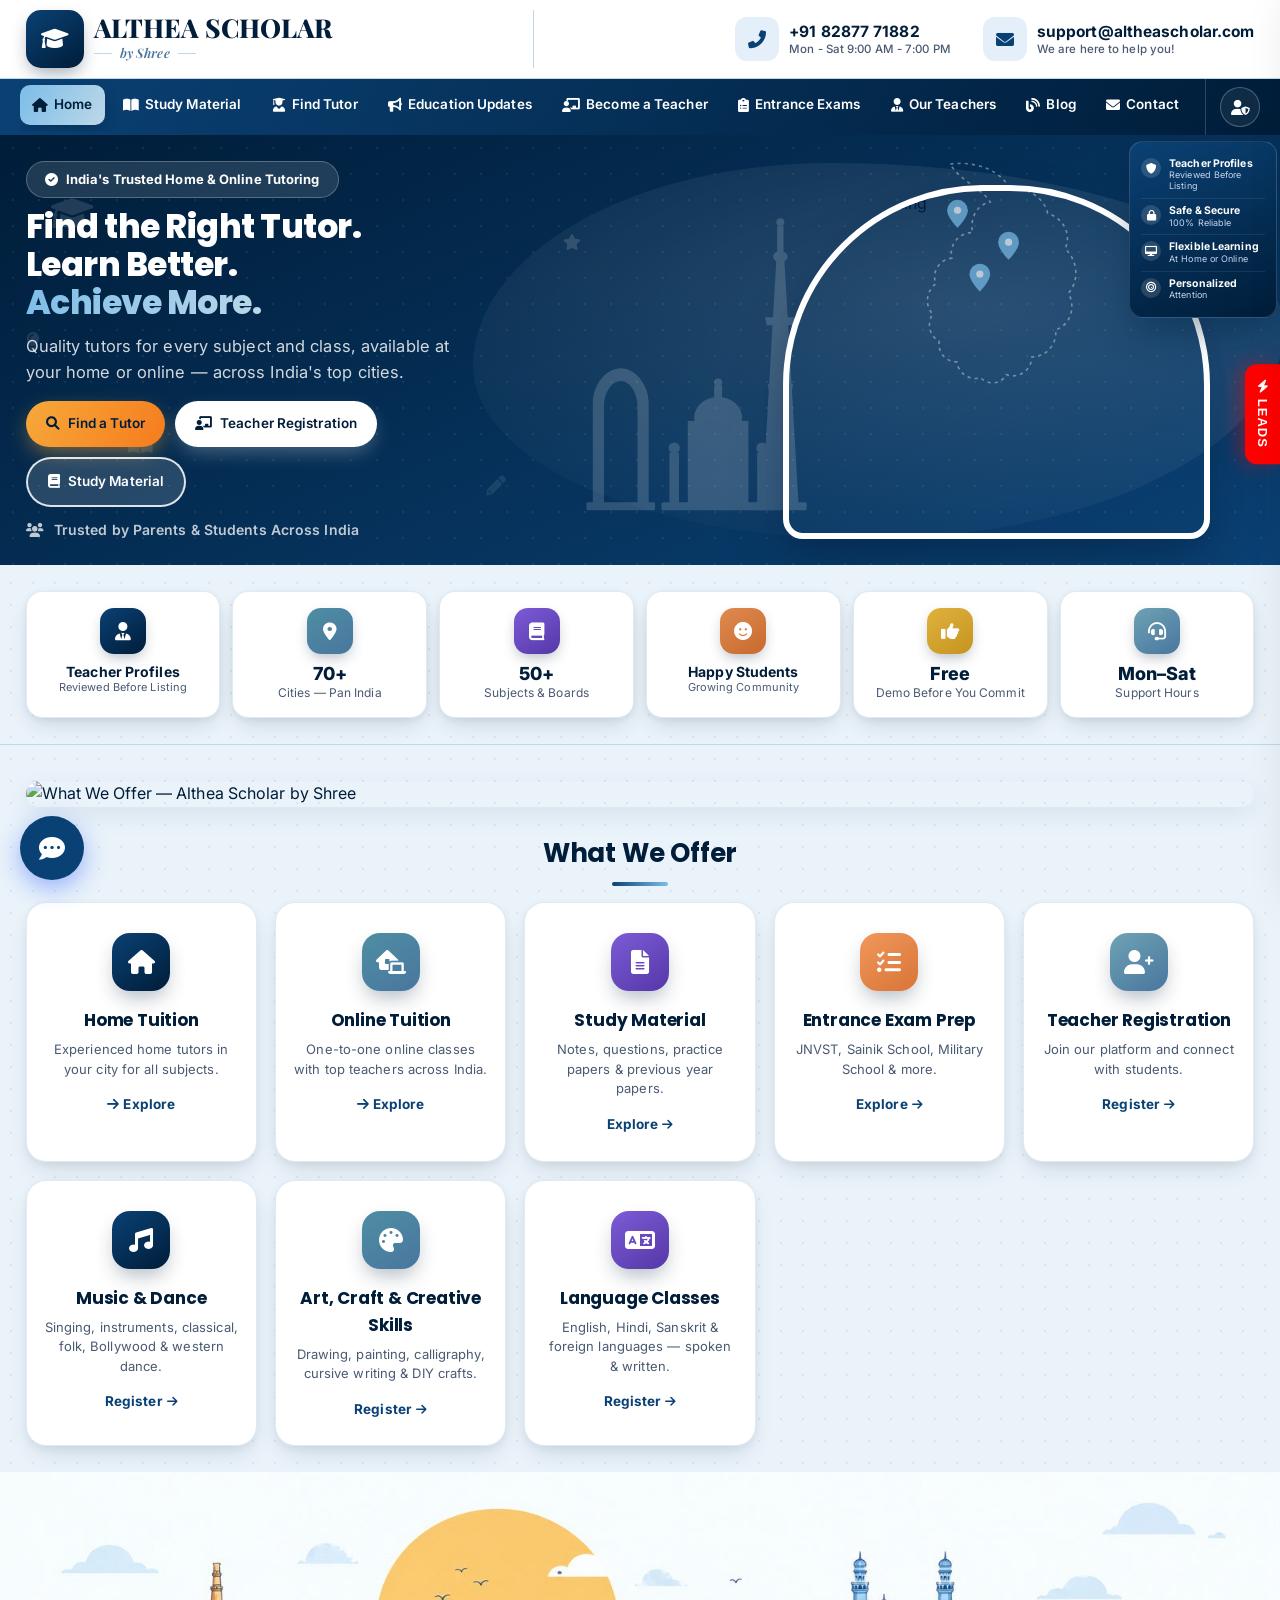
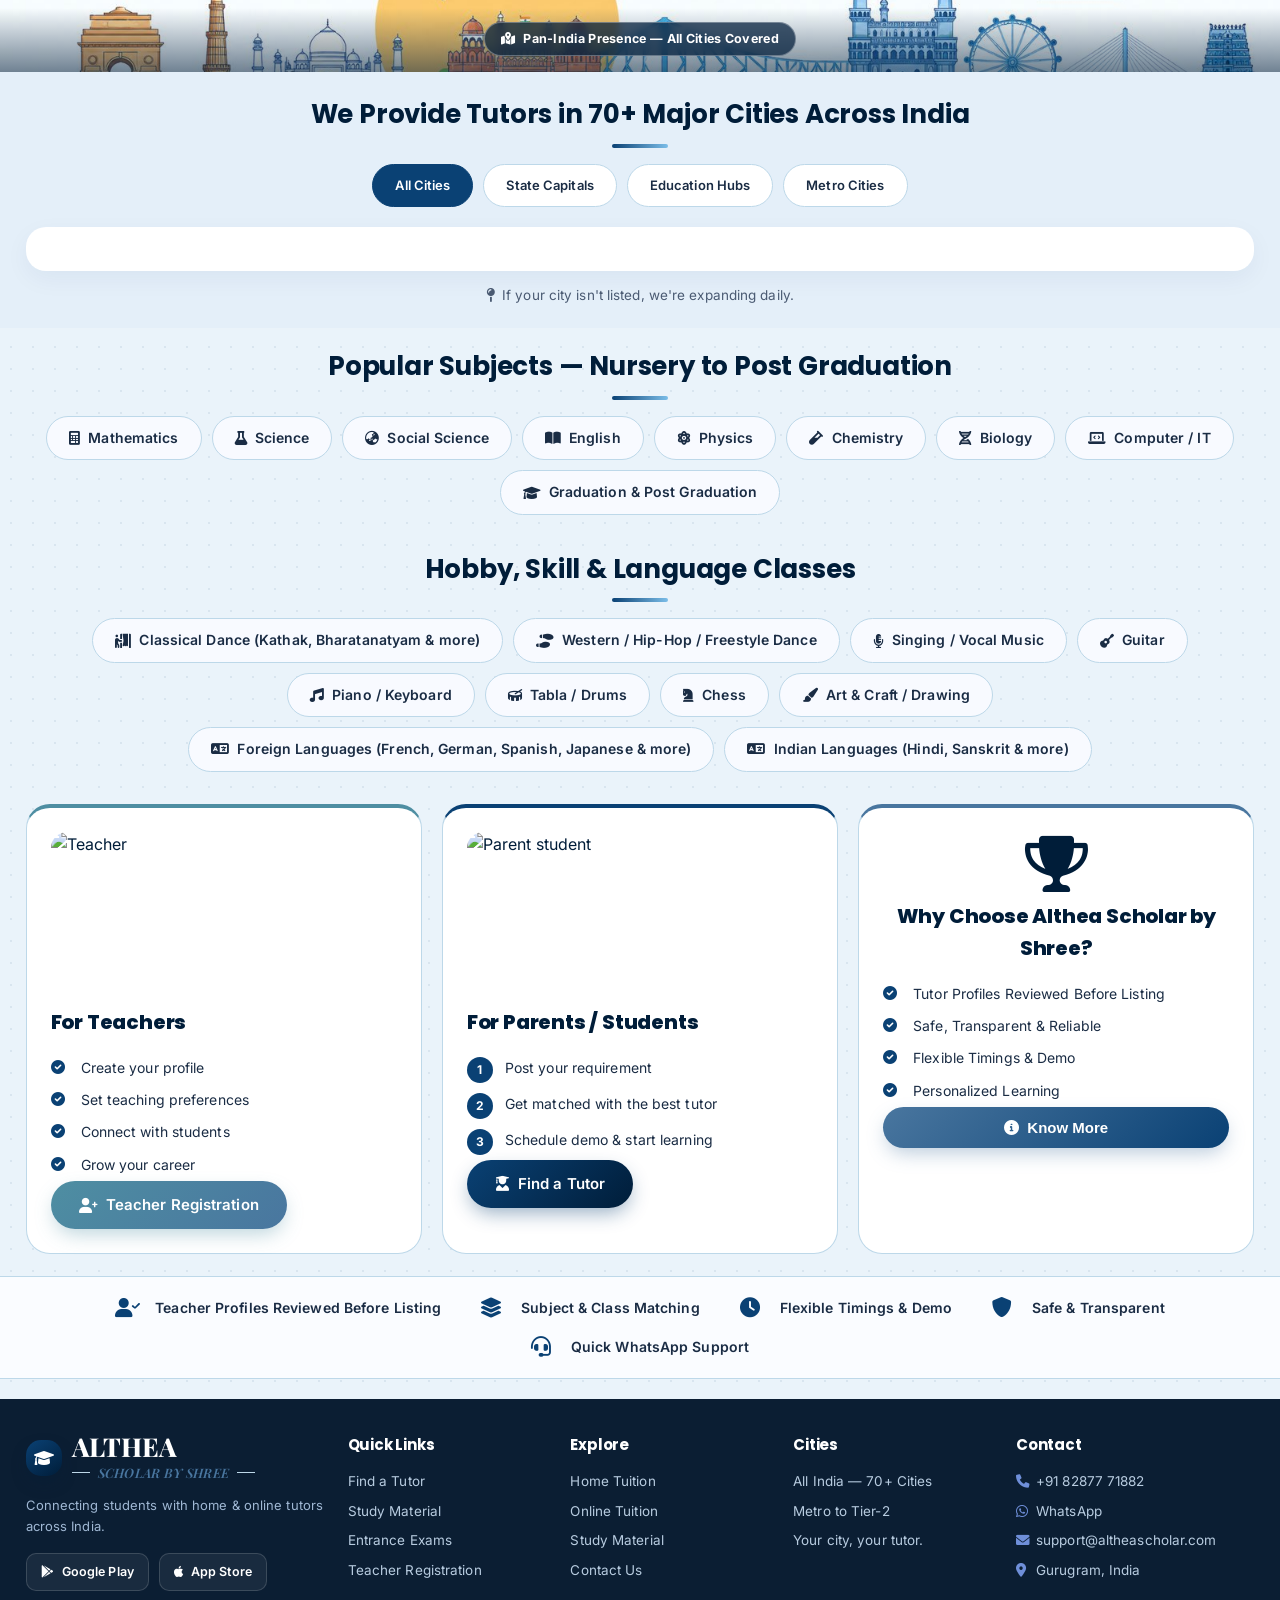
==== commit 744b9377: "Add files via upload" ====
--- a/index.html
+++ b/index.html
@@ -5,7 +5,23 @@
   <!-- Deliberately a FIXED width, not "width=device-width" — per an explicit
        site-owner request, phones should render this same desktop layout
        (auto-zoomed to fit) rather than switching to a native mobile layout. -->
-  <meta name="viewport" content="width=1280">
+  <meta name="viewport" id="vp" content="width=1280">
+  <script>
+  /* Always show the 1280px desktop layout, scaled to fit the phone screen
+     (same as Chrome's "Desktop site"). Computed from the real screen width
+     so it fits exactly — no cut-off on the right, no sideways scroll. */
+  (function(){
+    var W=1280, vp=document.getElementById('vp');
+    function fit(){
+      var sw=screen.width||W;
+      var isPhone=('ontouchstart' in window||navigator.maxTouchPoints>0) && sw<W;
+      if(!isPhone){ vp.setAttribute('content','width='+W); return; }
+      var sc=(sw/W).toFixed(4);
+      vp.setAttribute('content','width='+W+', initial-scale='+sc+', minimum-scale='+sc+', maximum-scale=5, user-scalable=yes');
+    }
+    fit(); window.addEventListener('orientationchange',function(){setTimeout(fit,300)});
+  })();
+  </script>
   <meta name="theme-color" content="#0A4174">
   <!-- Fixed (non-device-width) viewport: the browser always lays the page
        out as if the screen were 980px wide and then zooms the whole thing
--- a/css/main.css
+++ b/css/main.css
@@ -178,7 +178,7 @@
     nav { flex: 1; min-width: 0; position: relative; }
 
     nav ul {
-      display: flex; gap: 1px; font-size: 12px; font-weight: 600; color: #fff; flex-wrap: nowrap;
+      display: flex; gap: 3px; font-size: 13.5px; font-weight: 600; color: #fff; flex-wrap: nowrap;
       list-style: none; padding: 6px 0; justify-content: space-between; width: 100%;
       /* Safety net only — at the sizing below this scrollbar never actually
          appears on any of the tested widths (1024–1920px); it just means a
@@ -191,11 +191,11 @@
 
     nav ul li a {
       cursor: pointer; position: relative; transition: 0.2s; color: inherit; text-decoration: none;
-      display: flex; flex-direction: row; align-items: center; justify-content: center; gap: 4px;
-      padding: 7px 8px; border-radius: 10px; white-space: nowrap;
-    }
-
-    nav ul li a i { font-size: 13px; }
+      display: flex; flex-direction: row; align-items: center; justify-content: center; gap: 6px;
+      padding: 9px 12px; border-radius: 10px; white-space: nowrap;
+    }
+
+    nav ul li a i { font-size: 14px; }
 
     nav ul li a:hover { background: rgba(255,255,255,0.1); }
 
--- a/css/responsive.css
+++ b/css/responsive.css
@@ -68,12 +68,12 @@
 
 /* Narrow-desktop nav fit: a 1024px-wide browser window (not a phone — those
    are locked to the desktop viewport via index.html's fixed viewport meta,
-   so they land in the >=1280px rule above) doesn't have room for all 10 nav
+   so they land in the >=1280px rule above) doesn't have room for all 9 nav
    items at the normal comfortable size without the overflow-x scrollbar
    kicking in. This tightens spacing/size just enough that it still doesn't
    need to scroll, while >=1280px keeps the larger, more readable sizing. */
 @media (min-width: 901px) and (max-width: 1279px) {
-  nav ul { font-size: 10px; gap: 0; }
-  nav ul li a { padding: 6px 5px; gap: 3px; }
-  nav ul li a i { font-size: 11px; }
+  nav ul { font-size: 11px; gap: 1px; }
+  nav ul li a { padding: 7px 8px; gap: 4px; }
+  nav ul li a i { font-size: 12px; }
 }
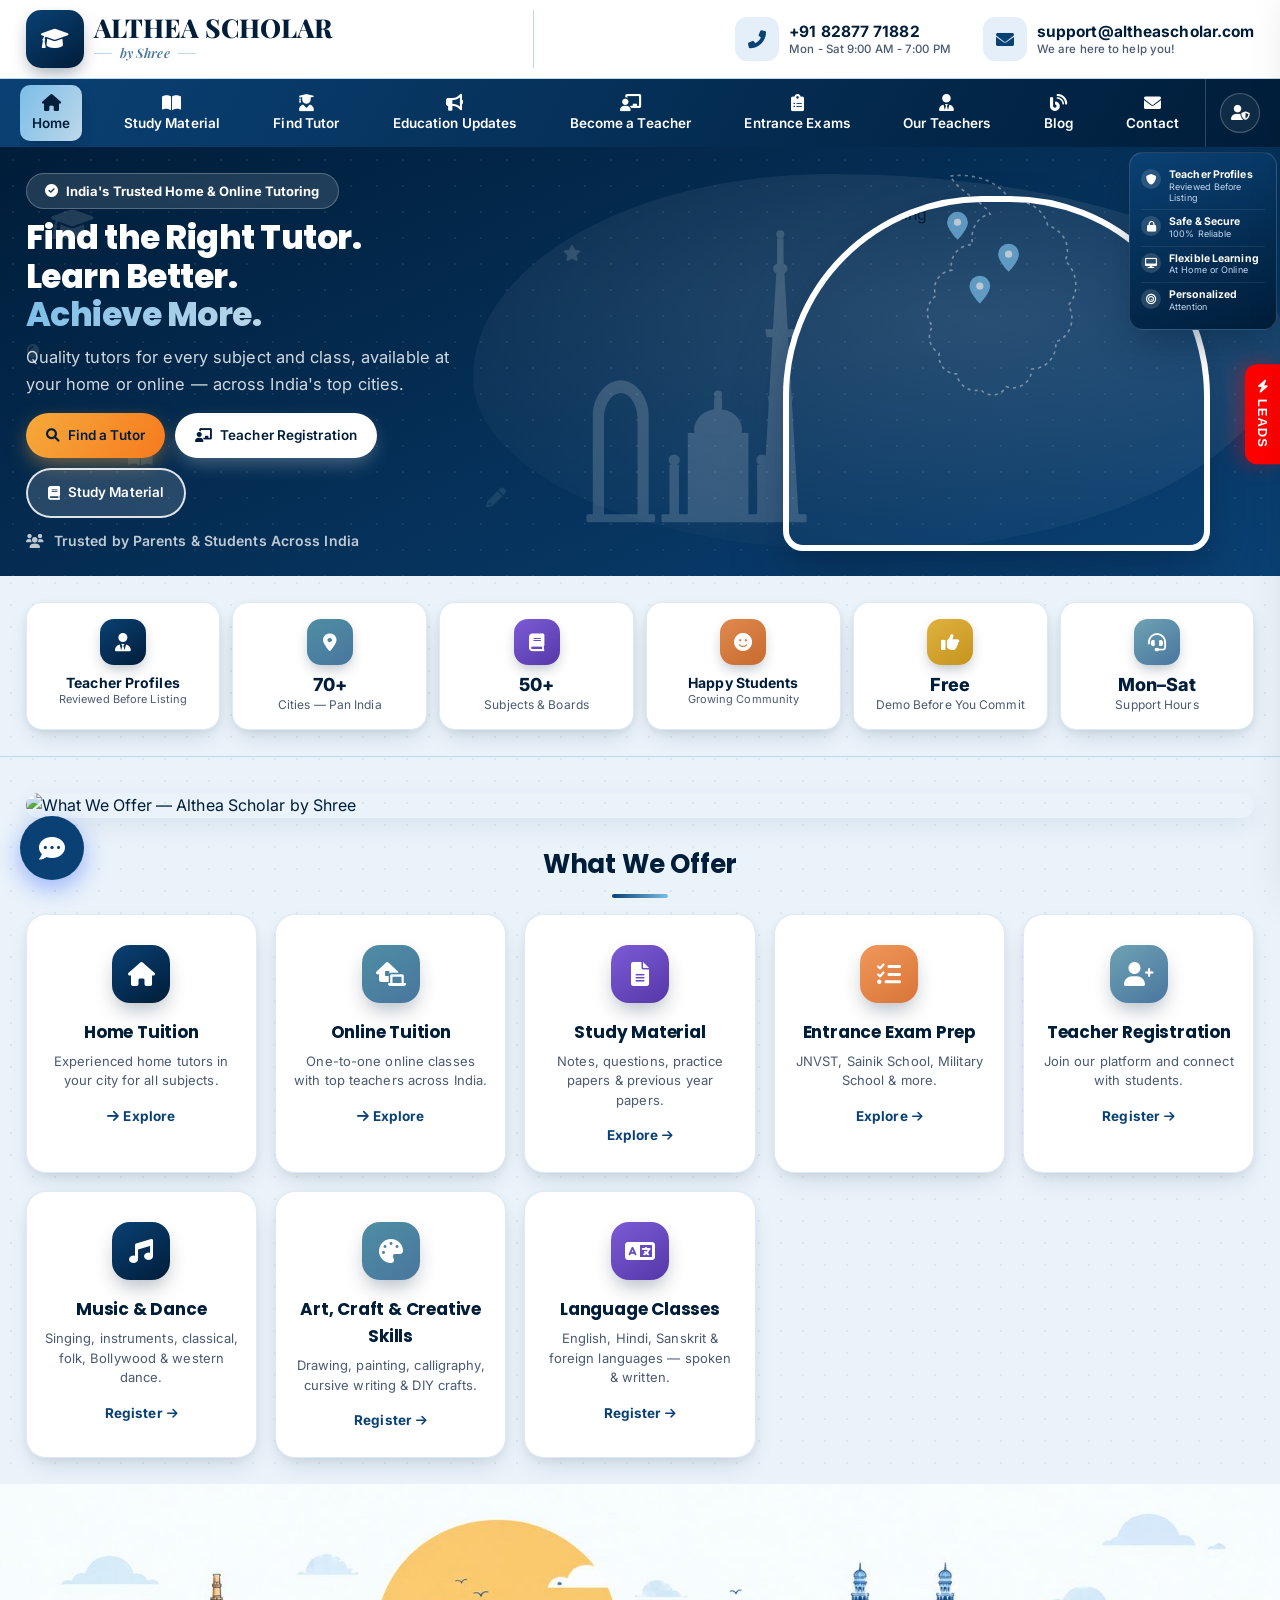
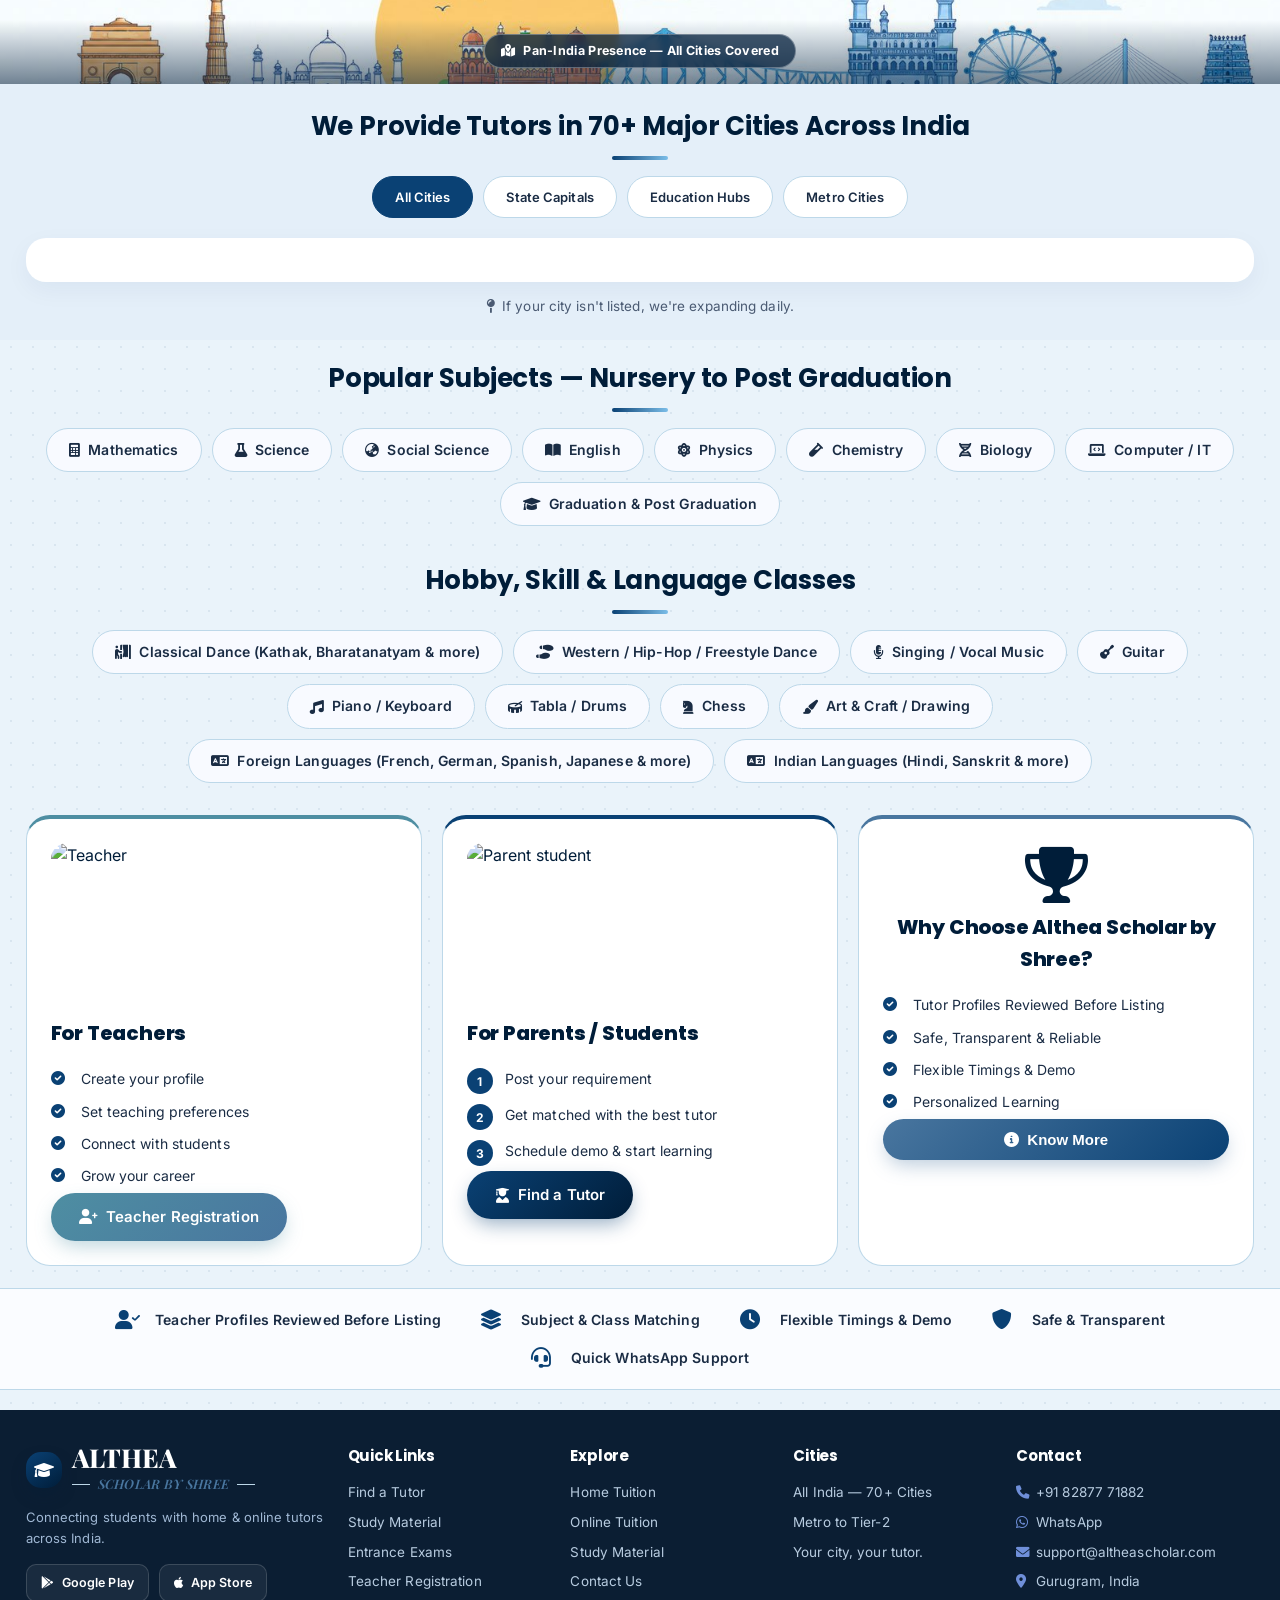
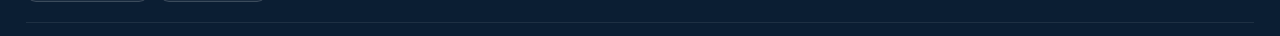
==== commit 78499fc6: "Add files via upload" ====
--- a/index.html
+++ b/index.html
@@ -5,13 +5,13 @@
   <!-- Deliberately a FIXED width, not "width=device-width" — per an explicit
        site-owner request, phones should render this same desktop layout
        (auto-zoomed to fit) rather than switching to a native mobile layout. -->
-  <meta name="viewport" id="vp" content="width=1280">
+  <meta name="viewport" id="vp" content="width=980">
   <script>
-  /* Always show the 1280px desktop layout, scaled to fit the phone screen
+  /* Always show the 980px desktop layout, scaled to fit the phone screen
      (same as Chrome's "Desktop site"). Computed from the real screen width
      so it fits exactly — no cut-off on the right, no sideways scroll. */
   (function(){
-    var W=1280, vp=document.getElementById('vp');
+    var W=980, vp=document.getElementById('vp');
     function fit(){
       var sw=screen.width||W;
       var isPhone=('ontouchstart' in window||navigator.maxTouchPoints>0) && sw<W;
--- a/css/main.css
+++ b/css/main.css
@@ -3,7 +3,7 @@
    homepage sections, forms, cards, buttons, modals. Loaded first.
    ================================================================ */
 
-    html { scroll-behavior: smooth; }
+    html { scroll-behavior: smooth; overflow-x: hidden; -webkit-text-size-adjust: 100%; text-size-adjust: 100%; }
 
     * { margin: 0; padding: 0; box-sizing: border-box; }
 
@@ -191,11 +191,11 @@
 
     nav ul li a {
       cursor: pointer; position: relative; transition: 0.2s; color: inherit; text-decoration: none;
-      display: flex; flex-direction: row; align-items: center; justify-content: center; gap: 6px;
-      padding: 9px 12px; border-radius: 10px; white-space: nowrap;
-    }
-
-    nav ul li a i { font-size: 14px; }
+      display: flex; flex-direction: column; align-items: center; justify-content: center; gap: 5px;
+      padding: 9px 12px; border-radius: 10px; white-space: nowrap; text-align: center; line-height: 1.15;
+    }
+
+    nav ul li a i { font-size: 17px; }
 
     nav ul li a:hover { background: rgba(255,255,255,0.1); }
 
--- a/css/responsive.css
+++ b/css/responsive.css
@@ -75,5 +75,5 @@
 @media (min-width: 901px) and (max-width: 1279px) {
   nav ul { font-size: 11px; gap: 1px; }
   nav ul li a { padding: 7px 8px; gap: 4px; }
-  nav ul li a i { font-size: 12px; }
+  nav ul li a i { font-size: 15px; }
 }
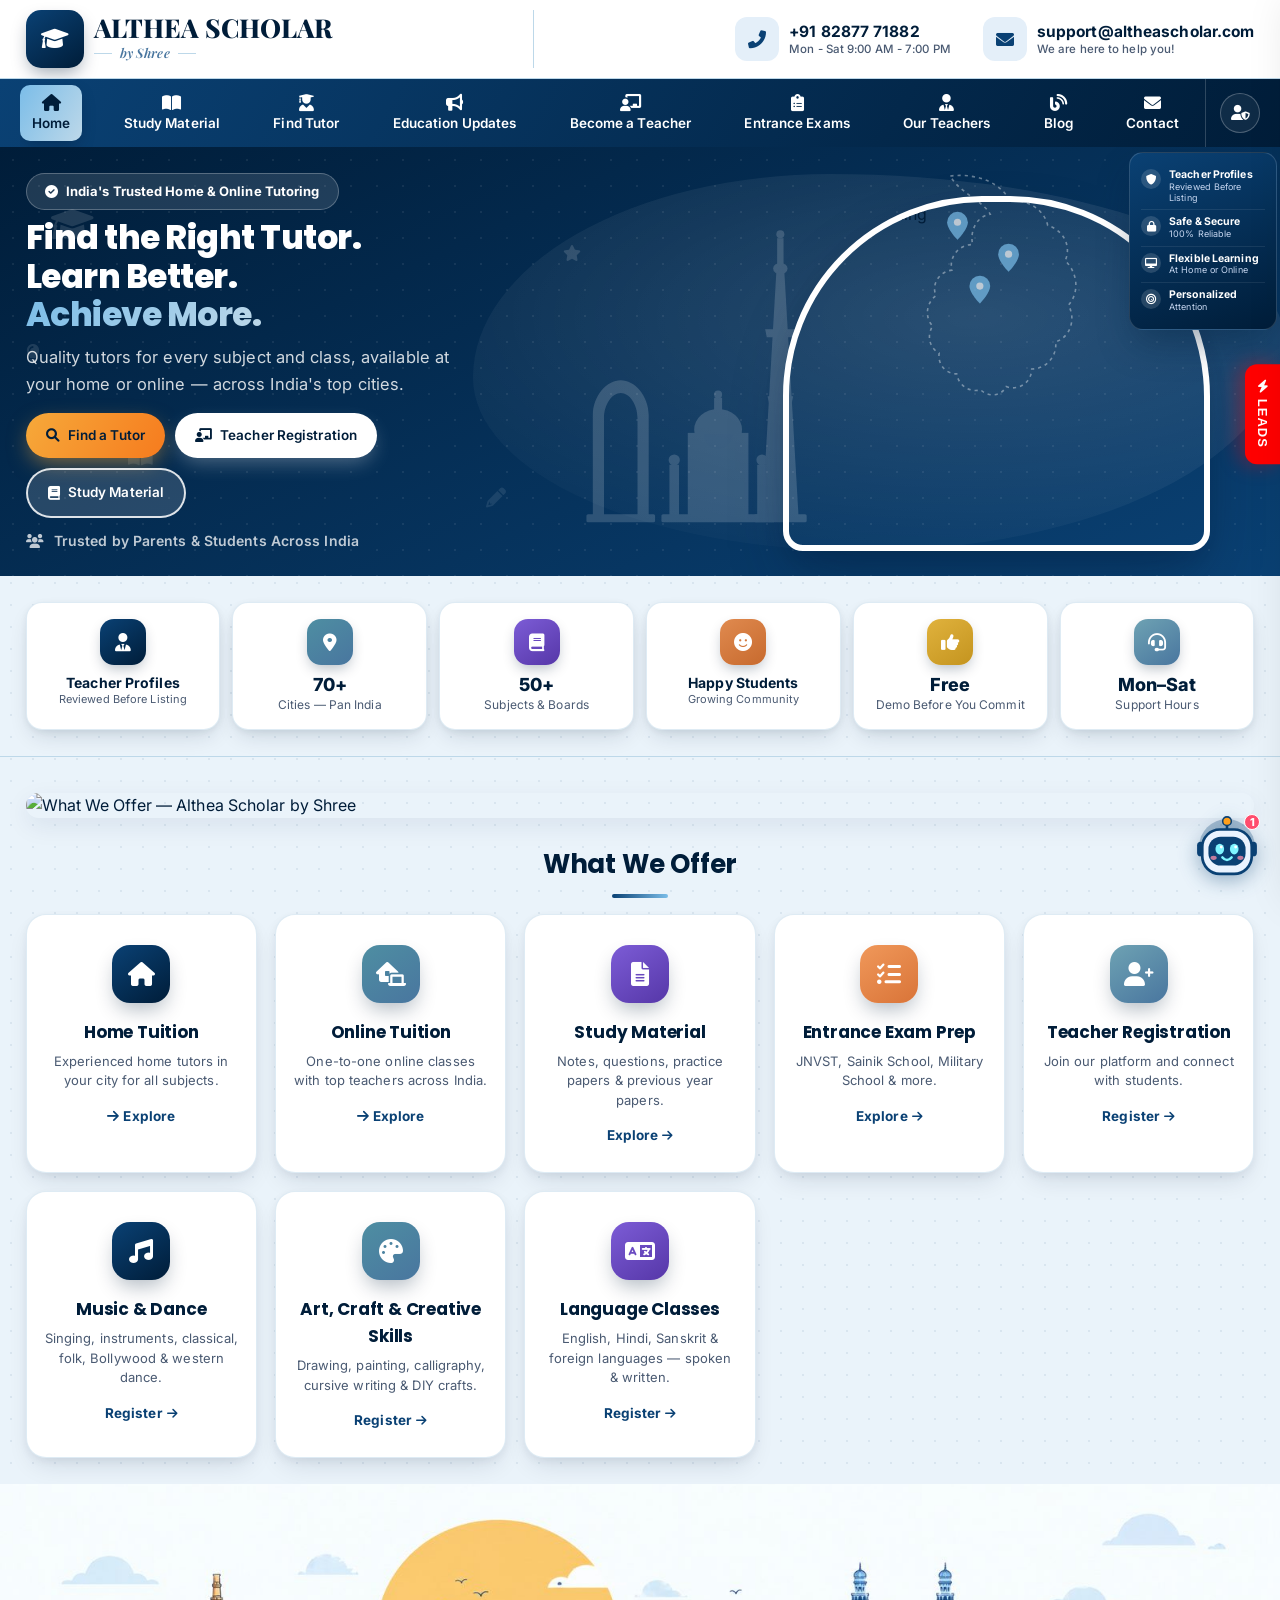
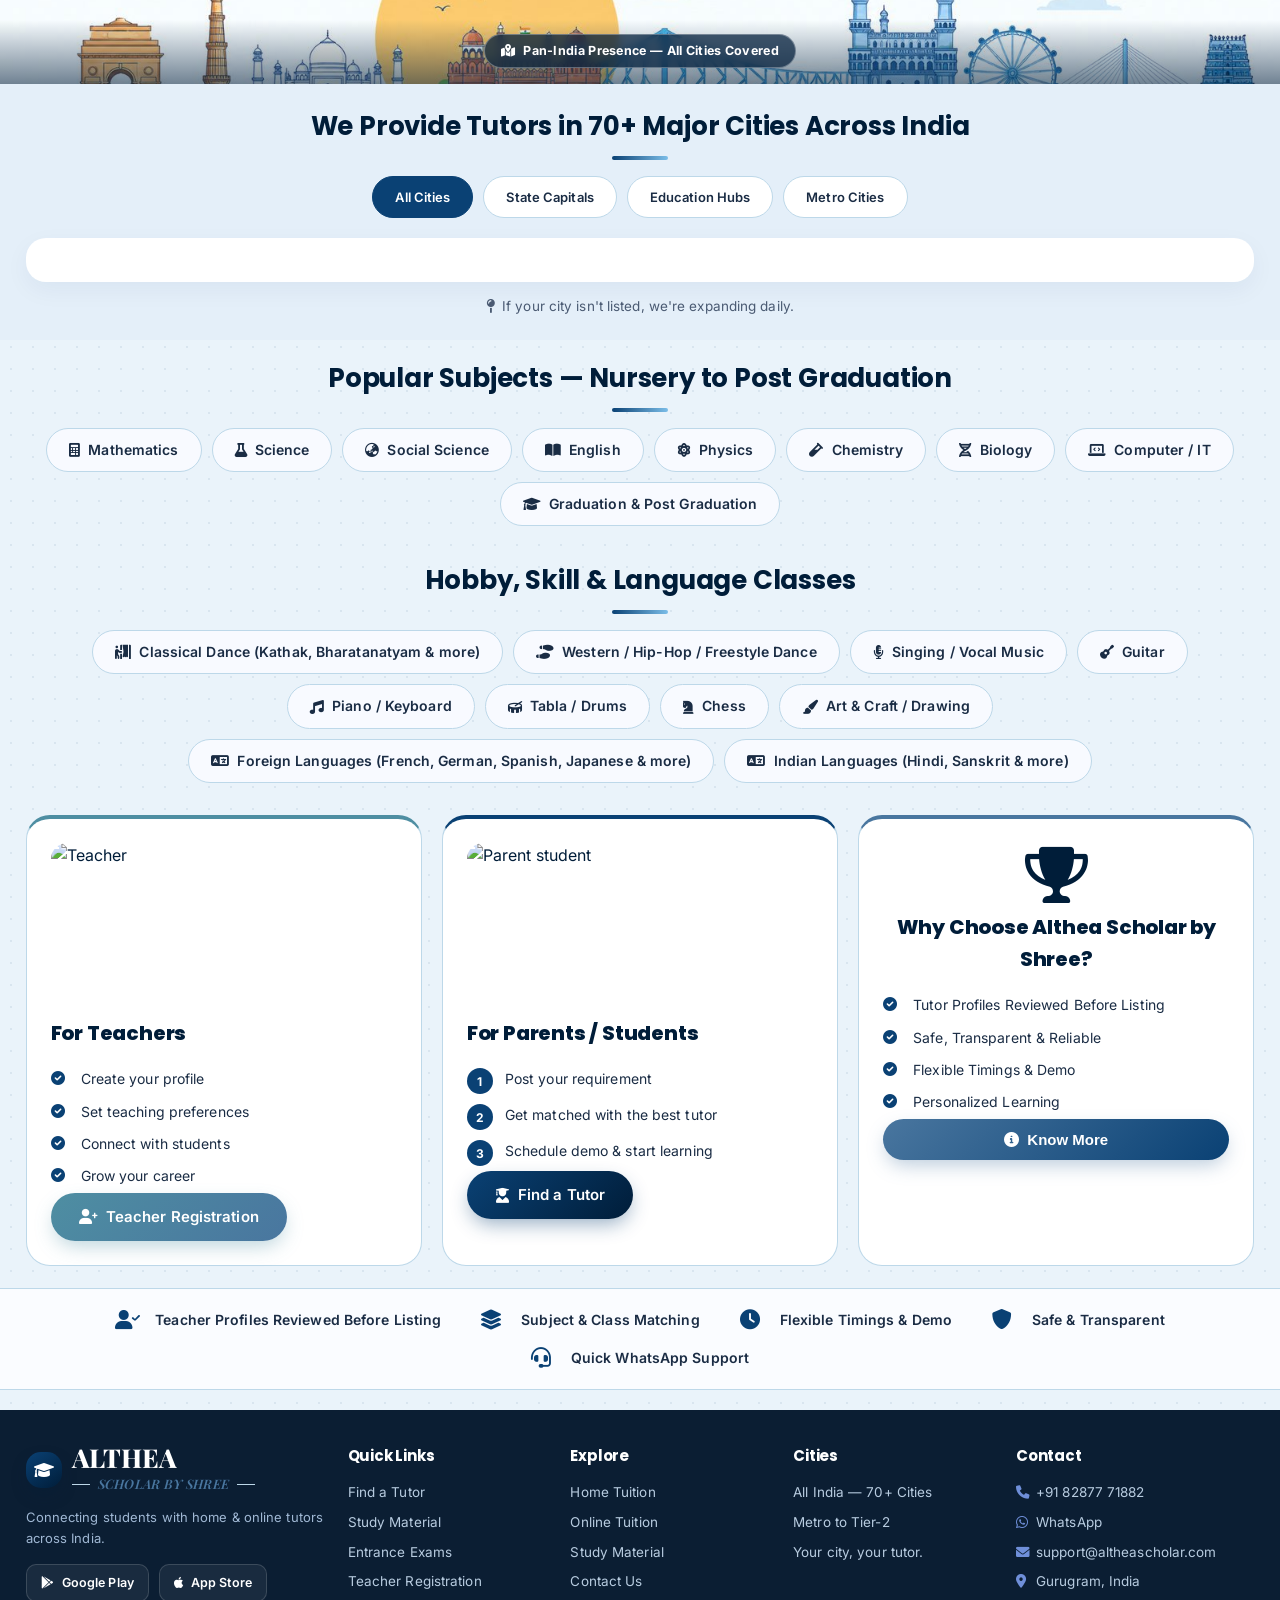
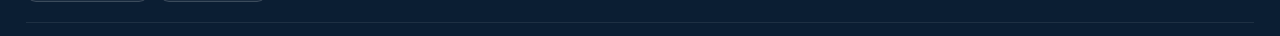
==== commit 2d3af2f3: "Add files via upload" ====
--- a/index.html
+++ b/index.html
@@ -5,23 +5,7 @@
   <!-- Deliberately a FIXED width, not "width=device-width" — per an explicit
        site-owner request, phones should render this same desktop layout
        (auto-zoomed to fit) rather than switching to a native mobile layout. -->
-  <meta name="viewport" id="vp" content="width=980">
-  <script>
-  /* Always show the 980px desktop layout, scaled to fit the phone screen
-     (same as Chrome's "Desktop site"). Computed from the real screen width
-     so it fits exactly — no cut-off on the right, no sideways scroll. */
-  (function(){
-    var W=980, vp=document.getElementById('vp');
-    function fit(){
-      var sw=screen.width||W;
-      var isPhone=('ontouchstart' in window||navigator.maxTouchPoints>0) && sw<W;
-      if(!isPhone){ vp.setAttribute('content','width='+W); return; }
-      var sc=(sw/W).toFixed(4);
-      vp.setAttribute('content','width='+W+', initial-scale='+sc+', minimum-scale='+sc+', maximum-scale=5, user-scalable=yes');
-    }
-    fit(); window.addEventListener('orientationchange',function(){setTimeout(fit,300)});
-  })();
-  </script>
+  <meta name="viewport" content="width=980">
   <meta name="theme-color" content="#0A4174">
   <!-- Fixed (non-device-width) viewport: the browser always lays the page
        out as if the screen were 980px wide and then zooms the whole thing
@@ -113,10 +97,11 @@
     const CLOUDINARY_CLOUD_NAME = 'zcumhdql';
     const CLOUDINARY_UPLOAD_PRESET = 'althea_uploads';
   </script>
-  <link rel="stylesheet" href="css/main.css">
-  <link rel="stylesheet" href="css/study-material.css">
-  <link rel="stylesheet" href="css/admin.css">
-  <link rel="stylesheet" href="css/responsive.css">
+  <link rel="stylesheet" href="css/main.css?v=3">
+  <link rel="stylesheet" href="css/alti-chatbot.css?v=3">
+  <link rel="stylesheet" href="css/study-material.css?v=3">
+  <link rel="stylesheet" href="css/admin.css?v=3">
+  <link rel="stylesheet" href="css/responsive.css?v=3">
 </head>
 <body>
 <svg width="0" height="0" style="position:absolute;overflow:hidden" aria-hidden="true">
@@ -778,6 +763,7 @@
       <div class="adm-grp">Forms &amp; help</div>
       <button class="adm-item admin-tab-btn" data-tab="formeditor" onclick="showAdminTab('formeditor')"><i class="fas fa-edit"></i> Registration Form Editor</button>
       <button class="adm-item admin-tab-btn" data-tab="chatbot" onclick="showAdminTab('chatbot')"><i class="fas fa-robot"></i> Chatbot FAQs</button>
+      <button class="adm-item admin-tab-btn" data-tab="alti" onclick="showAdminTab('alti')"><i class="fas fa-brain"></i> Alti Knowledge</button>
       <button class="adm-item admin-tab-btn" data-tab="site-faq" onclick="showAdminTab('site-faq')"><i class="fas fa-circle-question"></i> Website FAQs (SEO)</button>
       <button class="adm-item admin-tab-btn" data-tab="community" onclick="showAdminTab('community')"><i class="fas fa-comments"></i> Community</button>
       <button class="adm-item admin-tab-btn" data-tab="floatwidgets" onclick="showAdminTab('floatwidgets')"><i class="fas fa-layer-group"></i> Floating Widgets</button>
@@ -1472,6 +1458,34 @@
       </div>
     </div>
 
+    <!-- Alti Knowledge Tab -->
+    <div class="admin-tab" id="admin-alti">
+      <h3>🧠 Alti Knowledge <small id="alti_count" style="font-weight:500;color:var(--gray);font-size:13px;"></small></h3>
+      <p style="color:var(--gray);font-size:13px;margin-bottom:14px;">Yahan jo sawal-jawab add karoge, Alti turant seekh leta hai (built-in knowledge se pehle yahi dikhega). Ek concept ke <b>kai tareeke ke sawal</b> (Hindi / English / Hinglish) alag-alag line mein likho.</p>
+      <div id="alti_edit_banner" style="display:none;background:#fff3e0;border:1px solid #f6c98a;color:#8a5300;padding:10px 14px;border-radius:10px;margin-bottom:14px;font-size:13px;font-weight:600;"><i class="fas fa-edit"></i> Editing — update karke "Update entry" dabao. <button type="button" class="btn btn-outline btn-sm" style="margin-left:10px;" onclick="altiAdminReset()">Cancel</button></div>
+      <div class="admin-form">
+        <input type="text" id="alti_title" placeholder="Title (e.g. Class 10 Maths Study Material)">
+        <select id="alti_cat" style="margin-top:10px;"></select>
+        <textarea id="alti_q" placeholder="Question variations — ek line mein ek&#10;class 10 maths notes kaha milenge&#10;10th maths study material&#10;maths ka material chahiye" style="width:100%;margin-top:10px;min-height:90px;"></textarea>
+        <input type="text" id="alti_kw" placeholder="Keywords, comma separated (e.g. class 10 maths, 10th maths, maths notes)" style="margin-top:10px;">
+        <textarea id="alti_a" placeholder="Answer (Hinglish/Hindi) — **bold**, naya line, • bullets chalte hain" style="width:100%;margin-top:10px;min-height:80px;"></textarea>
+        <textarea id="alti_a_en" placeholder="English answer (optional — English mein poochne walon ko ye dikhega)" style="width:100%;margin-top:10px;min-height:60px;"></textarea>
+        <input type="text" id="alti_rel" placeholder="Related entry ids, comma separated (optional)" style="margin-top:10px;">
+        <div style="display:flex;gap:10px;flex-wrap:wrap;margin-top:10px;">
+          <select id="alti_act_type" style="flex:1;min-width:160px;"><option value="">Button: none</option><option value="page">Open site page (page-study, page-blog…)</option><option value="link">Open link (https://…)</option><option value="wa">WhatsApp</option><option value="exam">Open entrance exam (exact name)</option><option value="study">Open study material (Class 10|Mathematics)</option></select>
+          <input type="text" id="alti_act_val" placeholder="Value for the button" style="flex:2;min-width:180px;">
+        </div>
+        <label style="display:flex;gap:8px;align-items:center;margin-top:10px;font-size:13px;"><input type="checkbox" id="alti_enabled" checked> Enabled</label>
+        <button class="btn btn-green" id="alti_submit" onclick="altiAdminSave()" style="margin-top:12px;"><i class="fas fa-plus"></i> Add to Alti</button>
+      </div>
+      <div style="display:flex;gap:10px;flex-wrap:wrap;align-items:center;margin:16px 0 8px;">
+        <input type="text" id="alti_search" placeholder="Search entries…" oninput="renderAdminAlti()" style="flex:1;min-width:180px;">
+        <button class="btn btn-outline btn-sm" onclick="altiAdminExport()"><i class="fas fa-download"></i> Export JSON</button>
+        <label class="btn btn-outline btn-sm" style="cursor:pointer;margin:0;"><i class="fas fa-upload"></i> Import JSON<input type="file" accept="application/json,.json" style="display:none" onchange="altiAdminImport(this)"></label>
+      </div>
+      <div class="admin-table-wrap"><table class="admin-table"><thead><tr><th>Title</th><th>Questions</th><th>Answer</th><th>Action</th></tr></thead><tbody id="altiAdminTable"></tbody></table></div>
+    </div>
+
     <!-- Website FAQs (visible on homepage, SEO) Tab -->
     <div class="admin-tab" id="admin-site-faq">
       <h3>❓ Website FAQs (shown on homepage for visitors &amp; Google)</h3>
@@ -2082,34 +2096,22 @@
   </div>
 </div>
 
-<!-- AI Chat Widget -->
-<div class="chatbot-greet" id="chatbotGreet" onclick="openChatbot()" style="display:none;">
-  <button onclick="event.stopPropagation(); dismissChatbotGreet();"><i class="fas fa-times"></i></button>
-  Hi 👋 Hello! Need help? Ask me anything.
-</div>
-<button class="chatbot-fab" id="chatbotFab" onclick="openChatbot()"><i class="fas fa-comment-dots"></i></button>
-<div class="chatbot-panel" id="chatbotPanel">
-  <div class="chatbot-head">
-    <span><i class="fas fa-robot"></i> Althea Assistant</span>
-    <button onclick="closeChatbot()"><i class="fas fa-times"></i></button>
-  </div>
-  <div class="chatbot-body" id="chatbotBody"></div>
-  <div class="chatbot-input-row">
-    <input type="text" id="chatbotInput" placeholder="Type your question..." onkeydown="if(event.key==='Enter') sendChatbotMessage();">
-    <button onclick="sendChatbotMessage()"><i class="fas fa-paper-plane"></i></button>
-  </div>
-</div>
-
-<script src="js/firebase.js"></script>
-<script src="js/utils.js"></script>
-<script src="js/cloudinary.js"></script>
-<script src="js/navigation.js"></script>
-<script src="js/study-material.js"></script>
-<script src="js/education-updates.js"></script>
-<script src="js/blog.js"></script>
-<script src="js/news-checker.js"></script>
-<script src="js/admin.js"></script>
-<script src="js/main.js"></script>
+<!-- Alti chatbot mounts itself (js/alti-chatbot.js) -->
+
+<script src="js/firebase.js?v=3"></script>
+<script src="js/utils.js?v=3"></script>
+<script src="js/cloudinary.js?v=3"></script>
+<script src="js/navigation.js?v=3"></script>
+<script src="js/study-material.js?v=3"></script>
+<script src="js/education-updates.js?v=3"></script>
+<script src="js/blog.js?v=3"></script>
+<script src="js/news-checker.js?v=3"></script>
+<script src="js/admin.js?v=3"></script>
+<script src="js/main.js?v=3"></script>
+<script>window.ALTI_CONFIG = { version: '1', knowledgeUrl: 'data/alti-knowledge.json', aiEndpoint: '' /* optional: your own secure proxy URL — never put an API key here */ };</script>
+<script src="js/alti-admin.js?v=3"></script>
+<script src="js/alti-engine.js?v=3"></script>
+<script src="js/alti-chatbot.js?v=3"></script>
 <!-- Heavy PDF-export libraries — only needed when the admin downloads a
      registration summary as PDF, so they're loaded last (after everything
      visitors actually see) instead of blocking the page at the top. -->
--- a/css/main.css
+++ b/css/main.css
@@ -714,59 +714,7 @@
     .festival-popup-cta { padding: 16px 24px 24px; text-align: center; }
 
 
-    /* AI Chat Widget — bottom-left */
-    .chatbot-fab {
-      position: fixed; left: 20px; bottom: 20px; z-index: 9998;
-      width: 64px; height: 64px; border-radius: 50%; background: var(--primary);
-      color: #fff; border: none; box-shadow: 0 8px 24px rgba(26,76,255,0.4);
-      font-size: 26px; cursor: pointer; display: flex; align-items: center; justify-content: center;
-    }
-
-    .chatbot-greet {
-      position: fixed; left: 94px; bottom: 34px; z-index: 9998;
-      background: #fff; border: 1px solid var(--border); border-radius: 14px 14px 14px 2px;
-      padding: 10px 14px; font-size: 13px; font-weight: 600; color: var(--secondary);
-      box-shadow: 0 8px 20px rgba(0,0,0,0.12); max-width: 200px;
-      animation: chatbotBounce 2.4s ease-in-out infinite;
-    }
-
-    .chatbot-greet button { position:absolute; top:-6px; right:-6px; background:#fff; border:1px solid var(--border); border-radius:50%; width:18px; height:18px; font-size:10px; cursor:pointer; color:var(--gray); }
-
-    .chatbot-panel {
-      position: fixed; left: 20px; bottom: 96px; z-index: 9999;
-      width: min(370px, 90vw); height: min(500px, 72vh); background: #fff;
-      border-radius: 16px; box-shadow: 0 20px 50px rgba(0,0,0,0.25);
-      display: none; flex-direction: column; overflow: hidden; border: 1px solid var(--border);
-    }
-
-    .chatbot-panel.show { display: flex; }
-
-    .chatbot-head {
-      background: var(--primary); color: #fff; padding: 12px 14px;
-      display: flex; align-items: center; justify-content: space-between; font-weight: 700; font-size: 14px;
-    }
-
-    .chatbot-head button { background: none; border: none; color: #fff; font-size: 16px; cursor: pointer; }
-
-    .chatbot-body { flex: 1; overflow-y: auto; padding: 12px; background: #f7f9fd; }
-
-    .chatbot-msg { max-width: 85%; margin-bottom: 10px; padding: 9px 12px; border-radius: 12px; font-size: 13px; line-height: 1.5; }
-
-    .chatbot-msg.bot { background: #fff; border: 1px solid var(--border); color: var(--secondary); border-bottom-left-radius: 2px; }
-
-    .chatbot-msg.user { background: var(--primary); color: #fff; margin-left: auto; border-bottom-right-radius: 2px; }
-
-    .chatbot-quick { display: flex; flex-wrap: wrap; gap: 6px; margin: 6px 0 12px; }
-
-    .chatbot-quick button { background: #eef2ff; border: 1px solid var(--border); color: var(--primary); font-size: 11.5px; font-weight: 600; padding: 6px 10px; border-radius: 20px; cursor: pointer; }
-
-    .chatbot-wa-btn { display: inline-flex; align-items: center; gap: 6px; background: #0A4174; color: #fff; padding: 7px 14px; border-radius: 20px; font-size: 12px; font-weight: 700; text-decoration: none; margin-top: 6px; }
-
-    .chatbot-input-row { display: flex; gap: 8px; padding: 10px; border-top: 1px solid var(--border); background: #fff; }
-
-    .chatbot-input-row input { flex: 1; border: 1px solid var(--border); border-radius: 20px; padding: 9px 14px; font-size: 13px; outline: none; }
-
-    .chatbot-input-row button { background: var(--primary); color: #fff; border: none; width: 38px; height: 38px; border-radius: 50%; cursor: pointer; }
+    
 
     /* In-page file viewer modal — opens ON the site instead of a new tab/page */
     .file-view-modal-overlay {
@@ -1698,9 +1646,9 @@
 
 
 /* ---------- Floating FAQ / Ask widgets (styled like the chatbot bubble) ---------- */
-.fw-dock{position:fixed;right:16px;bottom:20px;z-index:9990;display:none;flex-direction:column;gap:14px;align-items:center}
-
-.fw-dock.left{right:auto;left:16px;bottom:98px}
+.fw-dock{position:fixed;right:16px;bottom:var(--alti-clear,98px);z-index:9990;display:none;flex-direction:column;gap:14px;align-items:center}
+
+.fw-dock.left{right:auto;left:16px;bottom:20px}
 
 .fw-item{position:relative}
 
@@ -1708,9 +1656,9 @@
 
 .fw-btn.ask{background:#1e6be0;box-shadow:0 8px 24px rgba(30,107,224,.4)}
 
-.fw-panel{position:fixed;right:16px;bottom:172px;z-index:9995;width:min(390px,92vw);max-height:min(560px,calc(100vh - 150px));background:#fff;border-radius:16px;box-shadow:0 20px 50px rgba(0,0,0,.28);border:1px solid var(--u-line);display:none;flex-direction:column;overflow:hidden}
-
-.fw-panel.left{right:auto;left:16px;bottom:250px}
+.fw-panel{position:fixed;right:16px;bottom:calc(var(--alti-clear,98px) + 74px);z-index:9995;width:min(390px,92vw);max-height:min(560px,calc(100vh - 150px));background:#fff;border-radius:16px;box-shadow:0 20px 50px rgba(0,0,0,.28);border:1px solid var(--u-line);display:none;flex-direction:column;overflow:hidden}
+
+.fw-panel.left{right:auto;left:16px;bottom:98px}
 
 .fw-panel.show{display:flex}
 
--- a/css/alti-chatbot.css
+++ b/css/alti-chatbot.css
@@ -0,0 +1,121 @@
+/* ================================================================
+   Alti chatbot — fully scoped (.alti-*). Nothing here touches the
+   website's own classes. Sizes use em so the phone layout can scale
+   the whole widget by changing --alti-fs only.
+   ================================================================ */
+.alti-root { --alti-fs: 14px; --alti-navy: #0A4174; --alti-blue: #1d6fb8; --alti-sky: #eaf3ff; --alti-line: #d6e4f3; --alti-ink: #0b2540; --alti-mute: #5b7391; --alti-green: #1faa59;
+  font-size: var(--alti-fs); line-height: 1.5; color: var(--alti-ink); font-family: 'Inter', 'Segoe UI', Roboto, system-ui, sans-serif; text-align: left; }
+.alti-root *, .alti-root *::before, .alti-root *::after { box-sizing: border-box; }
+.alti-root [hidden] { display: none !important; }
+:where(.alti-root) button, :where(.alti-root) input { font: inherit; }
+
+/* ---------- floating button ---------- */
+.alti-fab { position: fixed; right: 20px; bottom: 20px; width: 4.6em; height: 4.6em; z-index: 9998; border: 0; padding: 0; background: transparent; cursor: pointer;
+  -webkit-tap-highlight-color: transparent; animation: altiFloat 3s ease-in-out infinite; }
+.alti-root:not(.alti-phone) .alti-fab { width: 66px; height: 66px; }
+.alti-fab::before { content: ''; position: absolute; inset: 7%; border-radius: 50%; background: rgba(10,65,116,.28); animation: altiRipple 2.4s ease-out infinite; z-index: -1; }
+.alti-fab:hover { transform: scale(1.07); animation-play-state: paused; }
+.alti-fab:focus-visible { outline: 3px solid #ff9f1c; outline-offset: 3px; border-radius: 50%; }
+.alti-root.alti-open .alti-fab { animation: none; }
+.alti-root.alti-open .alti-fab::before { animation: none; opacity: 0; }
+.alti-fab-svg { width: 100%; height: 100%; display: block; overflow: visible; filter: drop-shadow(0 .4em .7em rgba(10,65,116,.38)); transform-origin: 50% 90%; animation: altiWiggle 7s ease-in-out infinite; }
+.alti-badge { position: absolute; top: 0; right: 0; min-width: 1.45em; height: 1.45em; padding: 0 .3em; border-radius: 99px; background: #ff4d6d; color: #fff; font-size: .78em; font-weight: 800;
+  display: flex; align-items: center; justify-content: center; border: .15em solid #fff; animation: altiPop 1.6s ease-in-out infinite; }
+
+/* ---------- greeting bubble ---------- */
+.alti-greet { position: fixed; right: 96px; bottom: 34px; z-index: 9998; max-width: 15em; background: #fff; border: 1px solid var(--alti-line); border-radius: 1.1em 1.1em .2em 1.1em;
+  padding: .7em 1em; font-size: .95em; font-weight: 600; color: var(--alti-navy); box-shadow: 0 .6em 1.5em rgba(10,65,116,.18); cursor: pointer; animation: altiBob 2.6s ease-in-out infinite; }
+.alti-greet-x { position: absolute; top: -.5em; left: -.5em; width: 1.7em; height: 1.7em; border-radius: 50%; border: 1px solid var(--alti-line); background: #fff; color: var(--alti-mute); font-size: 1em; line-height: 1; cursor: pointer; padding: 0; }
+
+/* ---------- window ---------- */
+.alti-window { position: fixed; right: 20px; bottom: 102px; z-index: 9999; width: 380px; height: min(580px, calc(100vh - 124px)); display: flex; flex-direction: column;
+  background: #fff; border: 1px solid var(--alti-line); border-radius: 1.4em; overflow: hidden; box-shadow: 0 1.5em 3.5em rgba(5,30,60,.32);
+  opacity: 0; visibility: hidden; transform: translateY(14px) scale(.96); transform-origin: 100% 100%; pointer-events: none;
+  transition: opacity .22s ease, transform .22s ease, visibility 0s linear .22s; }
+.alti-root.alti-open .alti-window { opacity: 1; visibility: visible; transform: none; pointer-events: auto; transition: opacity .22s ease, transform .22s ease; }
+.alti-root.alti-phone .alti-window { right: auto; bottom: auto; border-radius: 1.2em; }
+.alti-root.alti-phone.alti-open .alti-fab, .alti-root.alti-phone.alti-open .alti-greet { visibility: hidden; }
+@media (max-width: 480px) { .alti-root:not(.alti-phone) .alti-window { right: 8px; left: 8px; width: auto; bottom: 84px; } }
+
+.alti-head { display: flex; align-items: center; gap: .7em; padding: .7em .8em .7em .9em; color: #fff; background: linear-gradient(120deg, #0A4174, #1d6fb8); flex: none; }
+.alti-head-av { width: 2.9em; height: 2.9em; border-radius: 50%; background: #fff; flex: none; padding: .15em; display: block; }
+.alti-head-svg { width: 100%; height: 100%; display: block; overflow: visible; }
+.alti-head-txt { display: flex; flex-direction: column; line-height: 1.2; min-width: 0; flex: 1; }
+.alti-head-txt b { font-size: 1.15em; }
+.alti-head-txt > span { font-size: .85em; opacity: .92; }
+.alti-head-txt small { font-size: .78em; display: flex; align-items: center; gap: .4em; margin-top: .15em; opacity: .95; }
+.alti-dot { position: relative; width: .6em; height: .6em; border-radius: 50%; background: #4ade80; display: inline-block; flex: none; }
+.alti-dot::after { content: ''; position: absolute; inset: 0; border-radius: 50%; background: #4ade80; animation: altiRipple 1.8s ease-out infinite; }
+.alti-dot.off { background: #fbbf24; } .alti-dot.off::after { display: none; }
+.alti-head-btns { display: flex; gap: .15em; flex: none; }
+.alti-ib { width: 2.3em; height: 2.3em; border: 0; border-radius: 50%; background: rgba(255,255,255,.14); color: #fff; display: inline-flex; align-items: center; justify-content: center; cursor: pointer; padding: 0; }
+.alti-ib svg { width: 1.15em; height: 1.15em; }
+.alti-ib:hover { background: rgba(255,255,255,.28); }
+.alti-offline { background: #fff7e0; color: #7a5200; font-size: .82em; padding: .45em .9em; border-bottom: 1px solid #f3dca0; flex: none; }
+
+/* ---------- messages ---------- */
+.alti-body { flex: 1; min-height: 0; overflow-y: auto; overscroll-behavior: contain; -webkit-overflow-scrolling: touch; padding: .9em .75em 1em; background: linear-gradient(#f5f9ff, #edf4fc); scroll-behavior: smooth; }
+.alti-row { display: flex; align-items: flex-end; gap: .5em; margin-bottom: .8em; }
+.alti-row.alti-user { justify-content: flex-end; }
+.alti-in { animation: altiIn .28s ease both; }
+.alti-av { width: 2em; height: 2em; border-radius: 50%; background: #fff; border: 1px solid var(--alti-line); flex: none; padding: .12em; display: block; }
+.alti-mini { width: 100%; height: 100%; display: block; overflow: visible; }
+.alti-col { max-width: 84%; min-width: 0; display: flex; flex-direction: column; }
+.alti-row.alti-user .alti-col { align-items: flex-end; max-width: 80%; }
+.alti-msg { padding: .65em .9em; border-radius: 1.1em; font-size: 1em; line-height: 1.55; word-wrap: break-word; overflow-wrap: anywhere; }
+.alti-msg.alti-bot { background: #fff; border: 1px solid var(--alti-line); border-bottom-left-radius: .25em; box-shadow: 0 .15em .5em rgba(10,65,116,.06); }
+.alti-msg.alti-user { background: linear-gradient(120deg, #0A4174, #1d6fb8); color: #fff; border-bottom-right-radius: .25em; }
+.alti-msg.alti-err { background: #fff4f4; border-color: #f2c4c4; }
+.alti-msg p { margin: 0 0 .45em; } .alti-msg p:last-child { margin-bottom: 0; }
+.alti-ul, .alti-ol { margin: .2em 0 .45em; padding-left: 1.3em; } .alti-ul li, .alti-ol li { margin: .12em 0; }
+.alti-eq { font-family: ui-monospace, 'SFMono-Regular', Menlo, Consolas, monospace; background: #f1f7ff; border-left: .22em solid var(--alti-blue); padding: .25em .6em; margin: .2em 0; border-radius: .3em; font-size: .95em; }
+.alti-meta { display: flex; align-items: center; gap: .7em; margin: .2em .3em 0; font-size: .74em; color: var(--alti-mute); }
+.alti-copy { border: 0; background: none; color: var(--alti-blue); cursor: pointer; font-size: 1em; padding: .1em .2em; text-decoration: underline; }
+.alti-conf { font-weight: 700; }
+.alti-acts { display: flex; flex-wrap: wrap; gap: .45em; margin-top: .5em; }
+.alti-act { border: 1px solid #b9d3f0; background: #eaf3ff; color: var(--alti-navy); border-radius: 99px; padding: .5em .95em; font-size: .9em; font-weight: 700; cursor: pointer; text-align: left; line-height: 1.25; }
+.alti-act:hover, .alti-act:active { background: var(--alti-navy); color: #fff; border-color: var(--alti-navy); }
+.alti-act.alti-wa { background: var(--alti-green); border-color: var(--alti-green); color: #fff; }
+.alti-det { margin-top: .5em; background: #fff; border: 1px solid var(--alti-line); border-radius: .8em; padding: .35em .7em; font-size: .92em; }
+.alti-det summary { cursor: pointer; font-weight: 700; color: var(--alti-navy); }
+.alti-chlist { max-height: 14em; overflow-y: auto; margin: .4em 0 .2em; }
+.alti-chips { margin: -.2em 0 .9em 2.5em; animation: altiIn .3s ease both; }
+.alti-chips-t { font-size: .78em; color: var(--alti-mute); margin-bottom: .3em; }
+.alti-chips-w { display: flex; flex-wrap: wrap; gap: .4em; }
+.alti-chip { border: 1px solid #b9d3f0; background: #fff; color: var(--alti-navy); border-radius: 99px; padding: .45em .85em; font-size: .88em; font-weight: 600; cursor: pointer; line-height: 1.25; text-align: left; }
+.alti-chip:hover, .alti-chip:active { background: var(--alti-navy); color: #fff; }
+.alti-typing { display: flex; gap: .3em; padding: .85em 1em; }
+.alti-typing span { width: .55em; height: .55em; border-radius: 50%; background: #7a93b3; animation: altiDot 1.1s infinite; }
+.alti-typing span:nth-child(2) { animation-delay: .15s; } .alti-typing span:nth-child(3) { animation-delay: .3s; }
+.alti-typing-t { font-size: .74em; color: var(--alti-mute); align-self: center; }
+.alti-talk .alti-mouth { transform-box: fill-box; transform-origin: center; animation: altiTalk .35s ease-in-out infinite; }
+.alti-scroll { position: absolute; right: 1em; bottom: 4.6em; width: 2.4em; height: 2.4em; border-radius: 50%; border: 1px solid var(--alti-line); background: #fff; color: var(--alti-navy); font-size: 1.1em; cursor: pointer; box-shadow: 0 .3em .8em rgba(10,65,116,.2); z-index: 2; padding: 0; }
+
+/* ---------- input ---------- */
+.alti-foot { display: flex; gap: .5em; padding: .65em; border-top: 1px solid var(--alti-line); background: #fff; flex: none; }
+.alti-input { flex: 1; min-width: 0; border: 1.5px solid var(--alti-line); border-radius: 99px; padding: .6em 1em; font-size: 1em; font-family: inherit; color: var(--alti-ink); background: #fff; outline: none; }
+.alti-root.alti-phone .alti-input { font-size: 1.15em; }
+.alti-input:focus { border-color: var(--alti-blue); box-shadow: 0 0 0 .2em rgba(29,111,184,.15); }
+.alti-input.alti-shake { animation: altiShake .35s; border-color: #e5484d; }
+.alti-send { width: 2.8em; height: 2.8em; flex: none; border: 0; border-radius: 50%; background: linear-gradient(120deg, #0A4174, #1d6fb8); color: #fff; display: inline-flex; align-items: center; justify-content: center; cursor: pointer; padding: 0; }
+.alti-send svg { width: 1.2em; height: 1.2em; }
+.alti-send:disabled { opacity: .55; cursor: default; }
+
+/* ---------- mascot animation ---------- */
+.alti-eyes { transform-box: fill-box; transform-origin: center; animation: altiBlink 4s infinite; }
+.alti-bulb { animation: altiBulb 1.4s ease-in-out infinite; }
+.alti-ant { transform-box: fill-box; transform-origin: 50% 100%; animation: altiAnt 3s ease-in-out infinite; }
+.alti-busy .alti-head-svg .alti-mouth { transform-box: fill-box; transform-origin: center; animation: altiTalk .35s ease-in-out infinite; }
+@keyframes altiFloat { 0%,100% { transform: translateY(0); } 50% { transform: translateY(-6px); } }
+@keyframes altiBob { 0%,100% { transform: translateY(0); } 50% { transform: translateY(-4px); } }
+@keyframes altiRipple { 0% { transform: scale(.85); opacity: .7; } 100% { transform: scale(1.55); opacity: 0; } }
+@keyframes altiBlink { 0%,90%,100% { transform: scaleY(1); } 94% { transform: scaleY(.08); } }
+@keyframes altiBulb { 0%,100% { fill: #ff9f1c; } 50% { fill: #ffe066; } }
+@keyframes altiAnt { 0%,100% { transform: rotate(-6deg); } 50% { transform: rotate(6deg); } }
+@keyframes altiWiggle { 0%,86%,100% { transform: rotate(0); } 89% { transform: rotate(-9deg); } 92% { transform: rotate(8deg); } 95% { transform: rotate(-5deg); } 98% { transform: rotate(3deg); } }
+@keyframes altiPop { 0%,100% { transform: scale(1); } 50% { transform: scale(1.16); } }
+@keyframes altiTalk { 0%,100% { transform: scaleY(1); } 50% { transform: scaleY(1.9); } }
+@keyframes altiDot { 0%,80%,100% { transform: translateY(0); opacity: .45; } 40% { transform: translateY(-.35em); opacity: 1; } }
+@keyframes altiIn { from { opacity: 0; transform: translateY(.6em); } to { opacity: 1; transform: none; } }
+@keyframes altiShake { 0%,100% { transform: translateX(0); } 25% { transform: translateX(-5px); } 75% { transform: translateX(5px); } }
+@media (prefers-reduced-motion: reduce) { .alti-root *, .alti-root *::before { animation: none !important; transition: none !important; } }
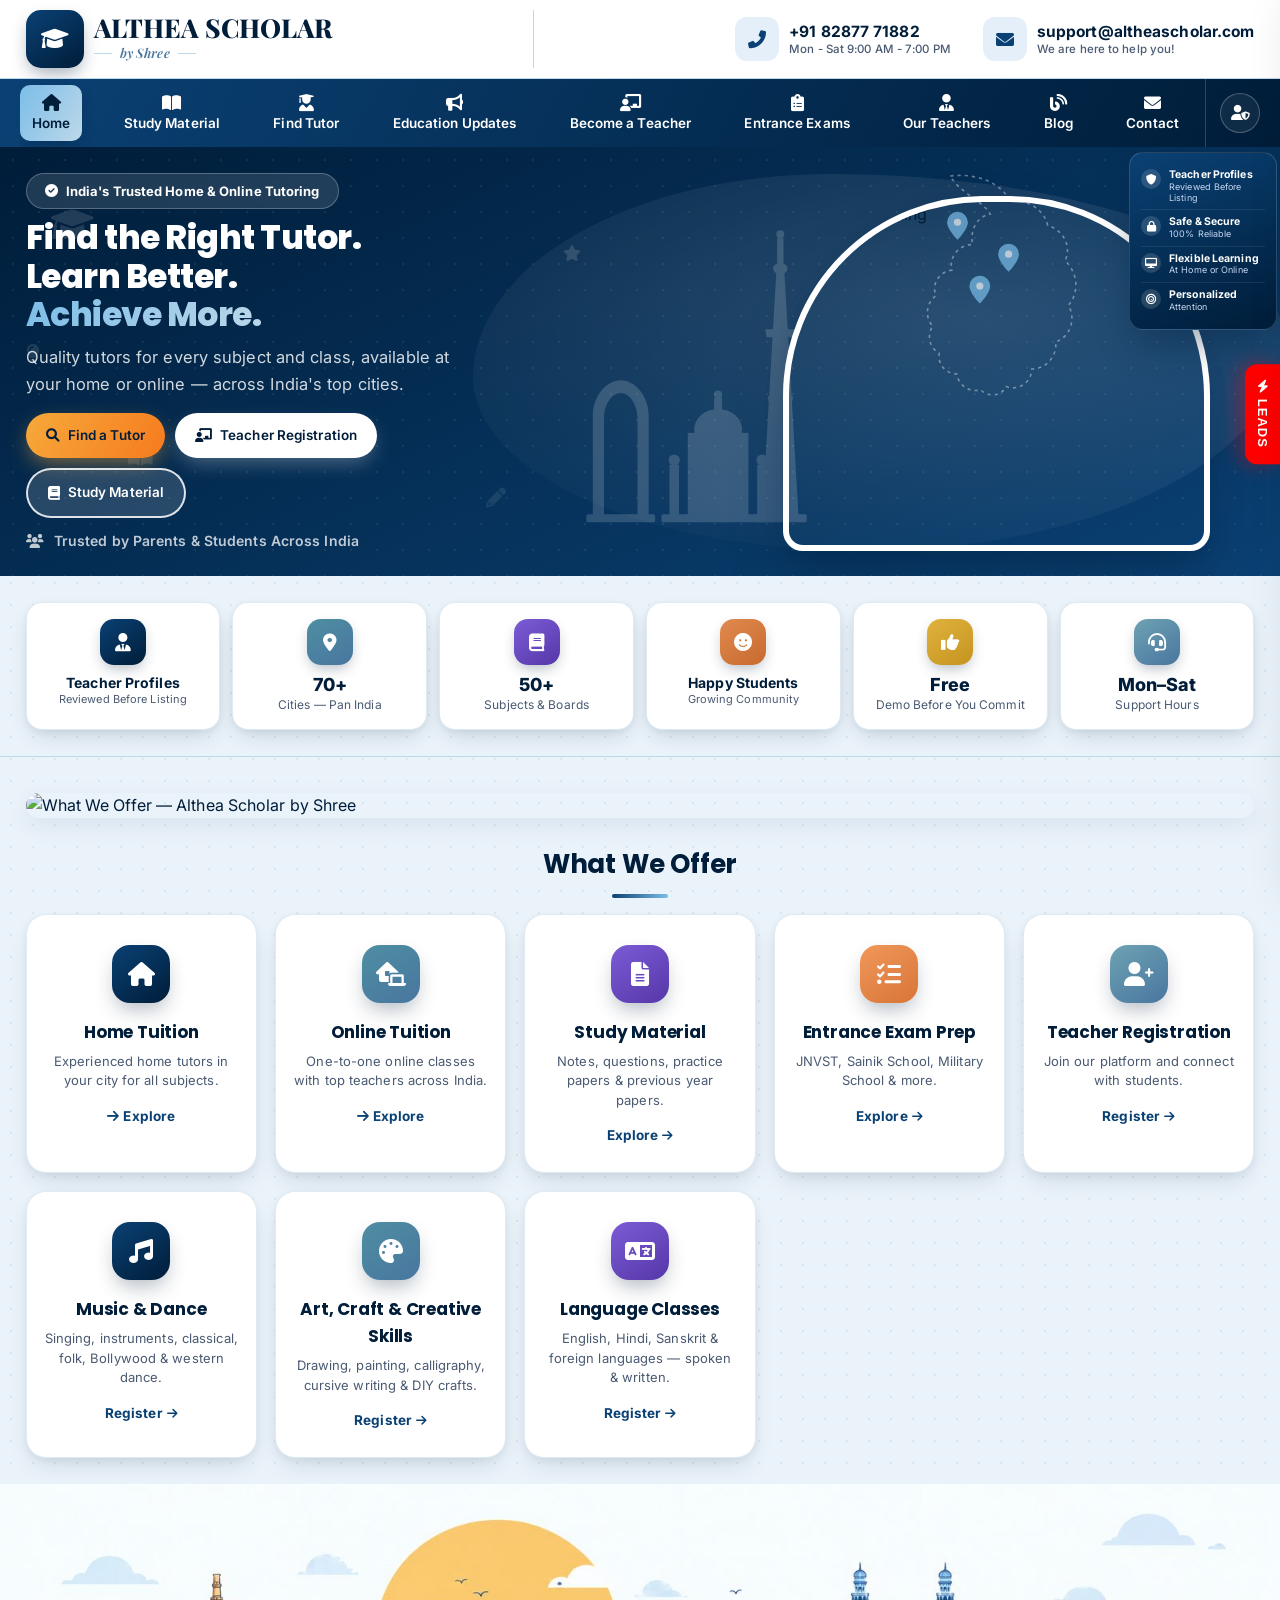
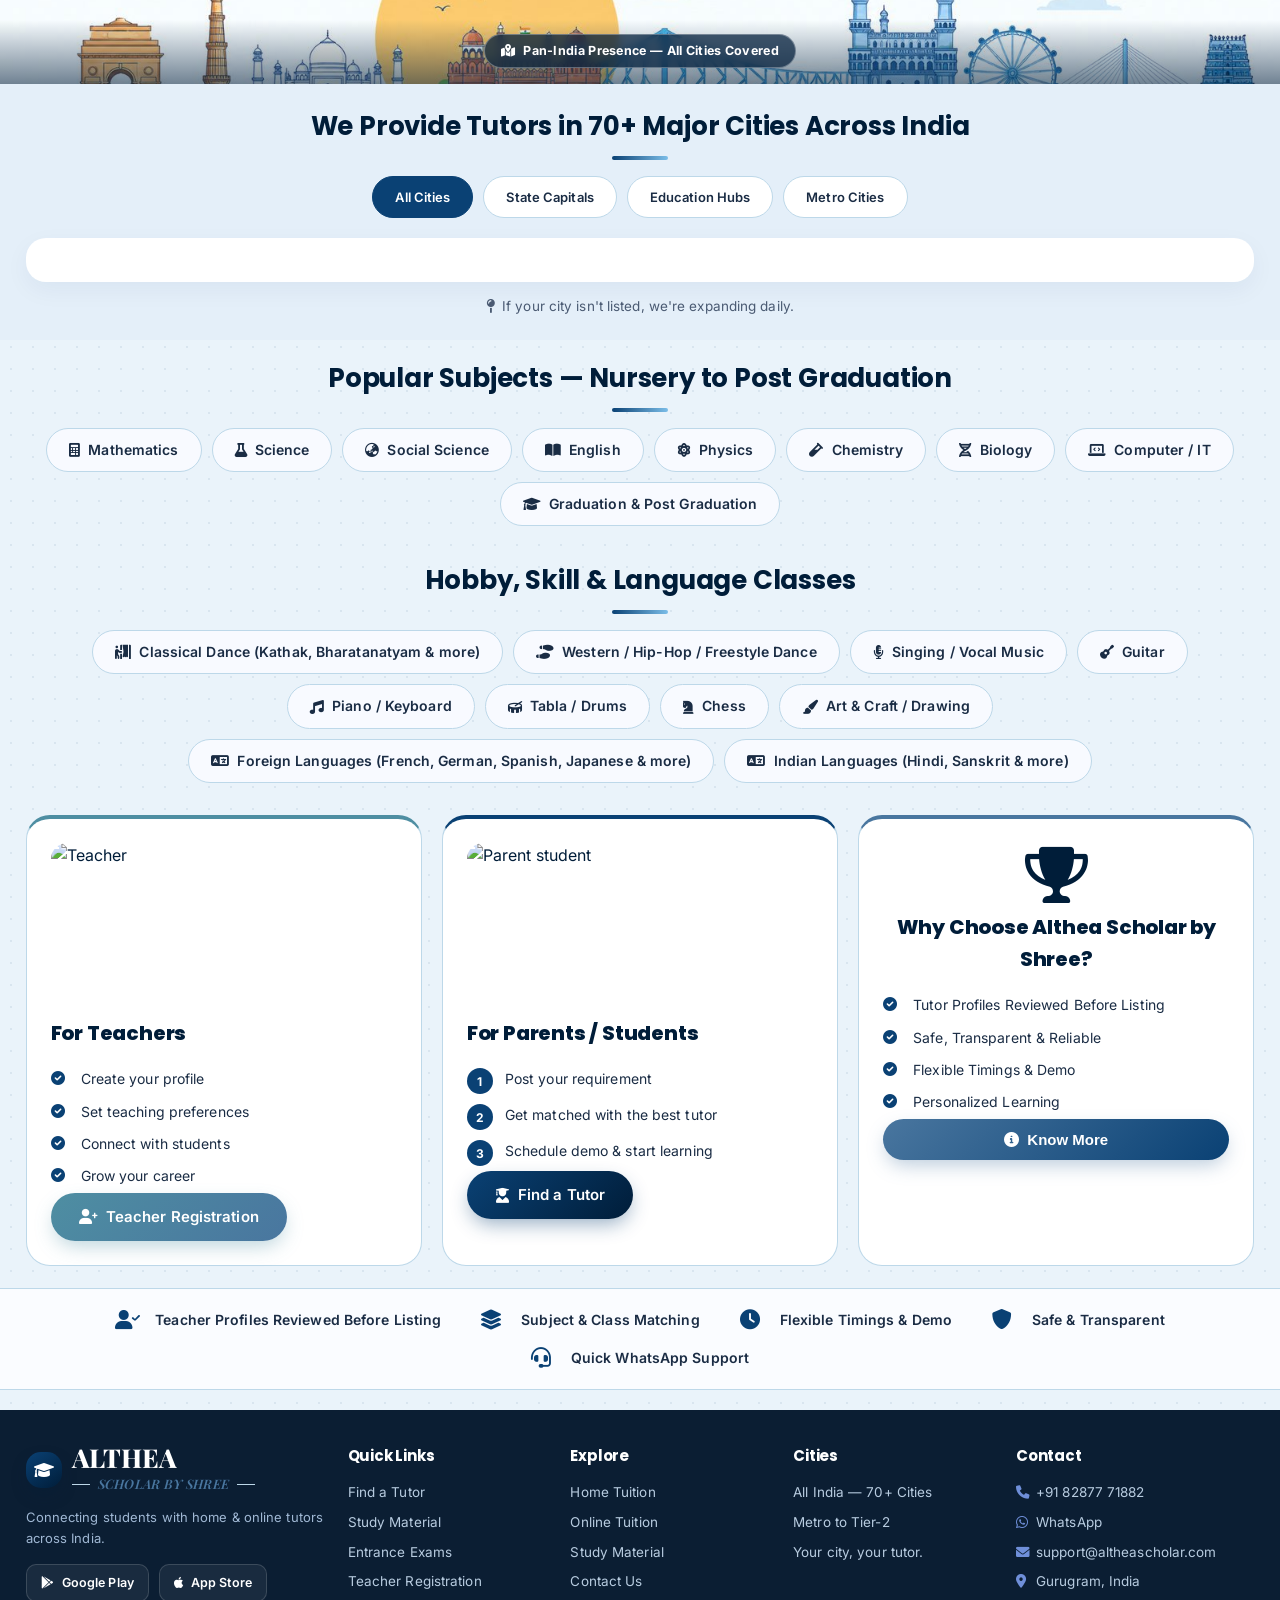
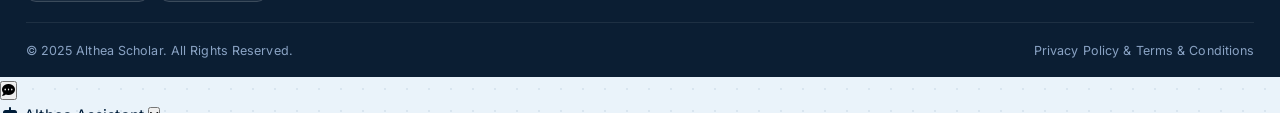
==== commit e3c2dd57: "Add files via upload" ====
--- a/index.html
+++ b/index.html
@@ -5,7 +5,7 @@
   <!-- Deliberately a FIXED width, not "width=device-width" — per an explicit
        site-owner request, phones should render this same desktop layout
        (auto-zoomed to fit) rather than switching to a native mobile layout. -->
-  <meta name="viewport" content="width=980">
+  <meta name="viewport" content="width=1280">
   <meta name="theme-color" content="#0A4174">
   <!-- Fixed (non-device-width) viewport: the browser always lays the page
        out as if the screen were 980px wide and then zooms the whole thing
@@ -97,11 +97,10 @@
     const CLOUDINARY_CLOUD_NAME = 'zcumhdql';
     const CLOUDINARY_UPLOAD_PRESET = 'althea_uploads';
   </script>
-  <link rel="stylesheet" href="css/main.css?v=3">
-  <link rel="stylesheet" href="css/alti-chatbot.css?v=3">
-  <link rel="stylesheet" href="css/study-material.css?v=3">
-  <link rel="stylesheet" href="css/admin.css?v=3">
-  <link rel="stylesheet" href="css/responsive.css?v=3">
+  <link rel="stylesheet" href="css/main.css">
+  <link rel="stylesheet" href="css/study-material.css">
+  <link rel="stylesheet" href="css/admin.css">
+  <link rel="stylesheet" href="css/responsive.css">
 </head>
 <body>
 <svg width="0" height="0" style="position:absolute;overflow:hidden" aria-hidden="true">
@@ -763,7 +762,6 @@
       <div class="adm-grp">Forms &amp; help</div>
       <button class="adm-item admin-tab-btn" data-tab="formeditor" onclick="showAdminTab('formeditor')"><i class="fas fa-edit"></i> Registration Form Editor</button>
       <button class="adm-item admin-tab-btn" data-tab="chatbot" onclick="showAdminTab('chatbot')"><i class="fas fa-robot"></i> Chatbot FAQs</button>
-      <button class="adm-item admin-tab-btn" data-tab="alti" onclick="showAdminTab('alti')"><i class="fas fa-brain"></i> Alti Knowledge</button>
       <button class="adm-item admin-tab-btn" data-tab="site-faq" onclick="showAdminTab('site-faq')"><i class="fas fa-circle-question"></i> Website FAQs (SEO)</button>
       <button class="adm-item admin-tab-btn" data-tab="community" onclick="showAdminTab('community')"><i class="fas fa-comments"></i> Community</button>
       <button class="adm-item admin-tab-btn" data-tab="floatwidgets" onclick="showAdminTab('floatwidgets')"><i class="fas fa-layer-group"></i> Floating Widgets</button>
@@ -1248,7 +1246,7 @@
     <div class="admin-tab" id="admin-news-checker">
       <h3>📡 Official News Source Checker</h3>
       <p style="color:var(--gray);font-size:13.5px;margin:4px 0 14px;max-width:760px">
-        Checks each source's own website from your browser, right now — there's no server or paid service involved, and nothing is ever published automatically. Many official government sites block this kind of automatic check (shown as <b>Unable to Check Automatically</b>) — that's expected, not an error; use <b>Open</b> to check those by hand instead.
+        Checks each source's own website right now, via a free relay (no paid service, nothing is ever published automatically). Some official government sites still block this kind of automatic check (shown as <b>Unable to Check Automatically</b>) even so — that's expected, not an error; use <b>Open</b> to check those by hand instead.
       </p>
       <div style="display:flex;gap:10px;flex-wrap:wrap;align-items:center;margin:0 0 16px">
         <button type="button" class="btn btn-green" id="nscCheckAllBtn" onclick="checkAllNewsSources()"><i class="fas fa-rotate"></i> Check All Official Sources</button>
@@ -1456,34 +1454,6 @@
           <tbody id="adminChatbotTable"></tbody>
         </table>
       </div>
-    </div>
-
-    <!-- Alti Knowledge Tab -->
-    <div class="admin-tab" id="admin-alti">
-      <h3>🧠 Alti Knowledge <small id="alti_count" style="font-weight:500;color:var(--gray);font-size:13px;"></small></h3>
-      <p style="color:var(--gray);font-size:13px;margin-bottom:14px;">Yahan jo sawal-jawab add karoge, Alti turant seekh leta hai (built-in knowledge se pehle yahi dikhega). Ek concept ke <b>kai tareeke ke sawal</b> (Hindi / English / Hinglish) alag-alag line mein likho.</p>
-      <div id="alti_edit_banner" style="display:none;background:#fff3e0;border:1px solid #f6c98a;color:#8a5300;padding:10px 14px;border-radius:10px;margin-bottom:14px;font-size:13px;font-weight:600;"><i class="fas fa-edit"></i> Editing — update karke "Update entry" dabao. <button type="button" class="btn btn-outline btn-sm" style="margin-left:10px;" onclick="altiAdminReset()">Cancel</button></div>
-      <div class="admin-form">
-        <input type="text" id="alti_title" placeholder="Title (e.g. Class 10 Maths Study Material)">
-        <select id="alti_cat" style="margin-top:10px;"></select>
-        <textarea id="alti_q" placeholder="Question variations — ek line mein ek&#10;class 10 maths notes kaha milenge&#10;10th maths study material&#10;maths ka material chahiye" style="width:100%;margin-top:10px;min-height:90px;"></textarea>
-        <input type="text" id="alti_kw" placeholder="Keywords, comma separated (e.g. class 10 maths, 10th maths, maths notes)" style="margin-top:10px;">
-        <textarea id="alti_a" placeholder="Answer (Hinglish/Hindi) — **bold**, naya line, • bullets chalte hain" style="width:100%;margin-top:10px;min-height:80px;"></textarea>
-        <textarea id="alti_a_en" placeholder="English answer (optional — English mein poochne walon ko ye dikhega)" style="width:100%;margin-top:10px;min-height:60px;"></textarea>
-        <input type="text" id="alti_rel" placeholder="Related entry ids, comma separated (optional)" style="margin-top:10px;">
-        <div style="display:flex;gap:10px;flex-wrap:wrap;margin-top:10px;">
-          <select id="alti_act_type" style="flex:1;min-width:160px;"><option value="">Button: none</option><option value="page">Open site page (page-study, page-blog…)</option><option value="link">Open link (https://…)</option><option value="wa">WhatsApp</option><option value="exam">Open entrance exam (exact name)</option><option value="study">Open study material (Class 10|Mathematics)</option></select>
-          <input type="text" id="alti_act_val" placeholder="Value for the button" style="flex:2;min-width:180px;">
-        </div>
-        <label style="display:flex;gap:8px;align-items:center;margin-top:10px;font-size:13px;"><input type="checkbox" id="alti_enabled" checked> Enabled</label>
-        <button class="btn btn-green" id="alti_submit" onclick="altiAdminSave()" style="margin-top:12px;"><i class="fas fa-plus"></i> Add to Alti</button>
-      </div>
-      <div style="display:flex;gap:10px;flex-wrap:wrap;align-items:center;margin:16px 0 8px;">
-        <input type="text" id="alti_search" placeholder="Search entries…" oninput="renderAdminAlti()" style="flex:1;min-width:180px;">
-        <button class="btn btn-outline btn-sm" onclick="altiAdminExport()"><i class="fas fa-download"></i> Export JSON</button>
-        <label class="btn btn-outline btn-sm" style="cursor:pointer;margin:0;"><i class="fas fa-upload"></i> Import JSON<input type="file" accept="application/json,.json" style="display:none" onchange="altiAdminImport(this)"></label>
-      </div>
-      <div class="admin-table-wrap"><table class="admin-table"><thead><tr><th>Title</th><th>Questions</th><th>Answer</th><th>Action</th></tr></thead><tbody id="altiAdminTable"></tbody></table></div>
     </div>
 
     <!-- Website FAQs (visible on homepage, SEO) Tab -->
@@ -2096,22 +2066,34 @@
   </div>
 </div>
 
-<!-- Alti chatbot mounts itself (js/alti-chatbot.js) -->
-
-<script src="js/firebase.js?v=3"></script>
-<script src="js/utils.js?v=3"></script>
-<script src="js/cloudinary.js?v=3"></script>
-<script src="js/navigation.js?v=3"></script>
-<script src="js/study-material.js?v=3"></script>
-<script src="js/education-updates.js?v=3"></script>
-<script src="js/blog.js?v=3"></script>
-<script src="js/news-checker.js?v=3"></script>
-<script src="js/admin.js?v=3"></script>
-<script src="js/main.js?v=3"></script>
-<script>window.ALTI_CONFIG = { version: '1', knowledgeUrl: 'data/alti-knowledge.json', aiEndpoint: '' /* optional: your own secure proxy URL — never put an API key here */ };</script>
-<script src="js/alti-admin.js?v=3"></script>
-<script src="js/alti-engine.js?v=3"></script>
-<script src="js/alti-chatbot.js?v=3"></script>
+<!-- AI Chat Widget -->
+<div class="chatbot-greet" id="chatbotGreet" onclick="openChatbot()" style="display:none;">
+  <button onclick="event.stopPropagation(); dismissChatbotGreet();"><i class="fas fa-times"></i></button>
+  Hi 👋 Hello! Need help? Ask me anything.
+</div>
+<button class="chatbot-fab" id="chatbotFab" onclick="openChatbot()"><i class="fas fa-comment-dots"></i></button>
+<div class="chatbot-panel" id="chatbotPanel">
+  <div class="chatbot-head">
+    <span><i class="fas fa-robot"></i> Althea Assistant</span>
+    <button onclick="closeChatbot()"><i class="fas fa-times"></i></button>
+  </div>
+  <div class="chatbot-body" id="chatbotBody"></div>
+  <div class="chatbot-input-row">
+    <input type="text" id="chatbotInput" placeholder="Type your question..." onkeydown="if(event.key==='Enter') sendChatbotMessage();">
+    <button onclick="sendChatbotMessage()"><i class="fas fa-paper-plane"></i></button>
+  </div>
+</div>
+
+<script src="js/firebase.js"></script>
+<script src="js/utils.js"></script>
+<script src="js/cloudinary.js"></script>
+<script src="js/navigation.js"></script>
+<script src="js/study-material.js"></script>
+<script src="js/education-updates.js"></script>
+<script src="js/blog.js"></script>
+<script src="js/news-checker.js"></script>
+<script src="js/admin.js"></script>
+<script src="js/main.js"></script>
 <!-- Heavy PDF-export libraries — only needed when the admin downloads a
      registration summary as PDF, so they're loaded last (after everything
      visitors actually see) instead of blocking the page at the top. -->
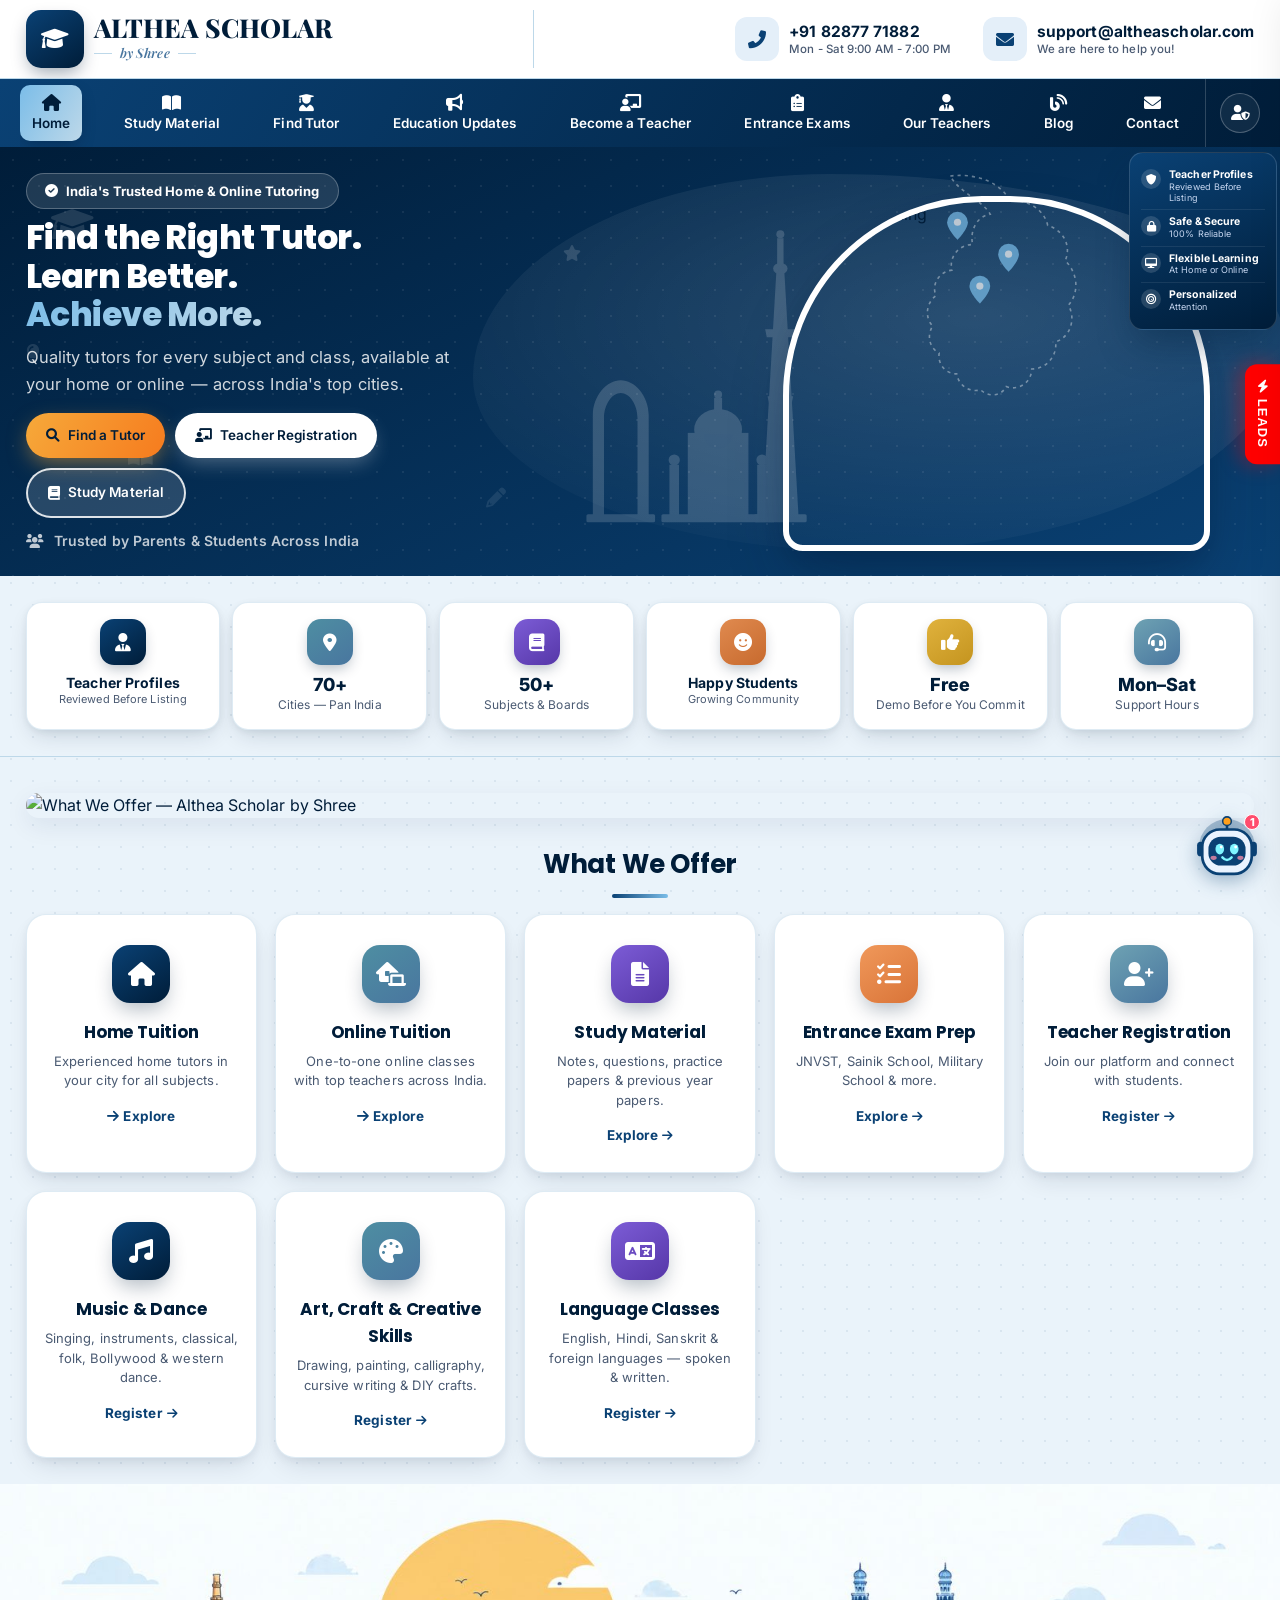
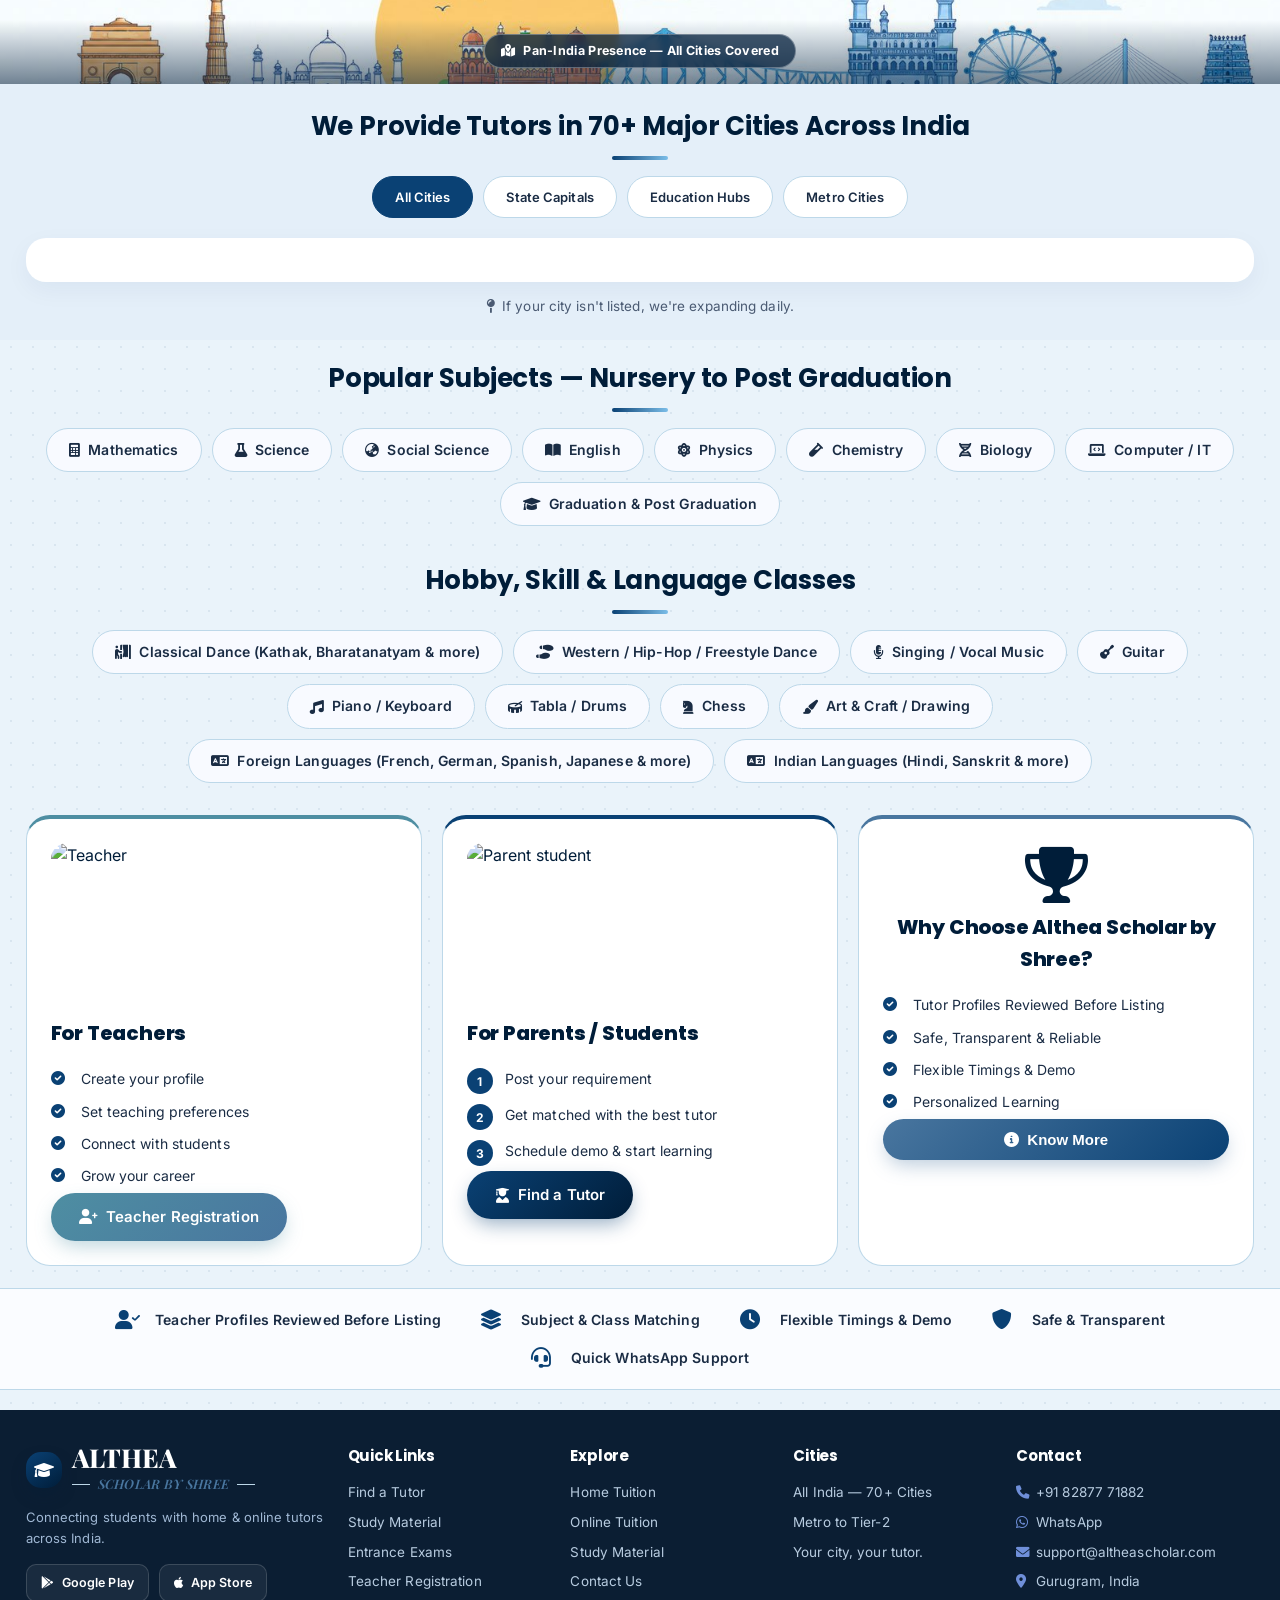
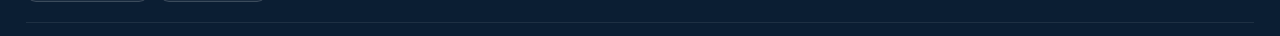
==== commit 8fd31582: "Add files via upload" ====
--- a/index.html
+++ b/index.html
@@ -5,7 +5,7 @@
   <!-- Deliberately a FIXED width, not "width=device-width" — per an explicit
        site-owner request, phones should render this same desktop layout
        (auto-zoomed to fit) rather than switching to a native mobile layout. -->
-  <meta name="viewport" content="width=1280">
+  <meta name="viewport" content="width=980">
   <meta name="theme-color" content="#0A4174">
   <!-- Fixed (non-device-width) viewport: the browser always lays the page
        out as if the screen were 980px wide and then zooms the whole thing
@@ -97,10 +97,11 @@
     const CLOUDINARY_CLOUD_NAME = 'zcumhdql';
     const CLOUDINARY_UPLOAD_PRESET = 'althea_uploads';
   </script>
-  <link rel="stylesheet" href="css/main.css">
-  <link rel="stylesheet" href="css/study-material.css">
-  <link rel="stylesheet" href="css/admin.css">
-  <link rel="stylesheet" href="css/responsive.css">
+  <link rel="stylesheet" href="css/main.css?v=4">
+  <link rel="stylesheet" href="css/alti-chatbot.css?v=4">
+  <link rel="stylesheet" href="css/study-material.css?v=4">
+  <link rel="stylesheet" href="css/admin.css?v=4">
+  <link rel="stylesheet" href="css/responsive.css?v=4">
 </head>
 <body>
 <svg width="0" height="0" style="position:absolute;overflow:hidden" aria-hidden="true">
@@ -762,6 +763,7 @@
       <div class="adm-grp">Forms &amp; help</div>
       <button class="adm-item admin-tab-btn" data-tab="formeditor" onclick="showAdminTab('formeditor')"><i class="fas fa-edit"></i> Registration Form Editor</button>
       <button class="adm-item admin-tab-btn" data-tab="chatbot" onclick="showAdminTab('chatbot')"><i class="fas fa-robot"></i> Chatbot FAQs</button>
+      <button class="adm-item admin-tab-btn" data-tab="alti" onclick="showAdminTab('alti')"><i class="fas fa-brain"></i> Alti Knowledge</button>
       <button class="adm-item admin-tab-btn" data-tab="site-faq" onclick="showAdminTab('site-faq')"><i class="fas fa-circle-question"></i> Website FAQs (SEO)</button>
       <button class="adm-item admin-tab-btn" data-tab="community" onclick="showAdminTab('community')"><i class="fas fa-comments"></i> Community</button>
       <button class="adm-item admin-tab-btn" data-tab="floatwidgets" onclick="showAdminTab('floatwidgets')"><i class="fas fa-layer-group"></i> Floating Widgets</button>
@@ -1456,6 +1458,34 @@
       </div>
     </div>
 
+    <!-- Alti Knowledge Tab -->
+    <div class="admin-tab" id="admin-alti">
+      <h3>🧠 Alti Knowledge <small id="alti_count" style="font-weight:500;color:var(--gray);font-size:13px;"></small></h3>
+      <p style="color:var(--gray);font-size:13px;margin-bottom:14px;">Yahan jo sawal-jawab add karoge, Alti turant seekh leta hai (built-in knowledge se pehle yahi dikhega). Ek concept ke <b>kai tareeke ke sawal</b> (Hindi / English / Hinglish) alag-alag line mein likho.</p>
+      <div id="alti_edit_banner" style="display:none;background:#fff3e0;border:1px solid #f6c98a;color:#8a5300;padding:10px 14px;border-radius:10px;margin-bottom:14px;font-size:13px;font-weight:600;"><i class="fas fa-edit"></i> Editing — update karke "Update entry" dabao. <button type="button" class="btn btn-outline btn-sm" style="margin-left:10px;" onclick="altiAdminReset()">Cancel</button></div>
+      <div class="admin-form">
+        <input type="text" id="alti_title" placeholder="Title (e.g. Class 10 Maths Study Material)">
+        <select id="alti_cat" style="margin-top:10px;"></select>
+        <textarea id="alti_q" placeholder="Question variations — ek line mein ek&#10;class 10 maths notes kaha milenge&#10;10th maths study material&#10;maths ka material chahiye" style="width:100%;margin-top:10px;min-height:90px;"></textarea>
+        <input type="text" id="alti_kw" placeholder="Keywords, comma separated (e.g. class 10 maths, 10th maths, maths notes)" style="margin-top:10px;">
+        <textarea id="alti_a" placeholder="Answer (Hinglish/Hindi) — **bold**, naya line, • bullets chalte hain" style="width:100%;margin-top:10px;min-height:80px;"></textarea>
+        <textarea id="alti_a_en" placeholder="English answer (optional — English mein poochne walon ko ye dikhega)" style="width:100%;margin-top:10px;min-height:60px;"></textarea>
+        <input type="text" id="alti_rel" placeholder="Related entry ids, comma separated (optional)" style="margin-top:10px;">
+        <div style="display:flex;gap:10px;flex-wrap:wrap;margin-top:10px;">
+          <select id="alti_act_type" style="flex:1;min-width:160px;"><option value="">Button: none</option><option value="page">Open site page (page-study, page-blog…)</option><option value="link">Open link (https://…)</option><option value="wa">WhatsApp</option><option value="exam">Open entrance exam (exact name)</option><option value="study">Open study material (Class 10|Mathematics)</option></select>
+          <input type="text" id="alti_act_val" placeholder="Value for the button" style="flex:2;min-width:180px;">
+        </div>
+        <label style="display:flex;gap:8px;align-items:center;margin-top:10px;font-size:13px;"><input type="checkbox" id="alti_enabled" checked> Enabled</label>
+        <button class="btn btn-green" id="alti_submit" onclick="altiAdminSave()" style="margin-top:12px;"><i class="fas fa-plus"></i> Add to Alti</button>
+      </div>
+      <div style="display:flex;gap:10px;flex-wrap:wrap;align-items:center;margin:16px 0 8px;">
+        <input type="text" id="alti_search" placeholder="Search entries…" oninput="renderAdminAlti()" style="flex:1;min-width:180px;">
+        <button class="btn btn-outline btn-sm" onclick="altiAdminExport()"><i class="fas fa-download"></i> Export JSON</button>
+        <label class="btn btn-outline btn-sm" style="cursor:pointer;margin:0;"><i class="fas fa-upload"></i> Import JSON<input type="file" accept="application/json,.json" style="display:none" onchange="altiAdminImport(this)"></label>
+      </div>
+      <div class="admin-table-wrap"><table class="admin-table"><thead><tr><th>Title</th><th>Questions</th><th>Answer</th><th>Action</th></tr></thead><tbody id="altiAdminTable"></tbody></table></div>
+    </div>
+
     <!-- Website FAQs (visible on homepage, SEO) Tab -->
     <div class="admin-tab" id="admin-site-faq">
       <h3>❓ Website FAQs (shown on homepage for visitors &amp; Google)</h3>
@@ -2066,34 +2096,22 @@
   </div>
 </div>
 
-<!-- AI Chat Widget -->
-<div class="chatbot-greet" id="chatbotGreet" onclick="openChatbot()" style="display:none;">
-  <button onclick="event.stopPropagation(); dismissChatbotGreet();"><i class="fas fa-times"></i></button>
-  Hi 👋 Hello! Need help? Ask me anything.
-</div>
-<button class="chatbot-fab" id="chatbotFab" onclick="openChatbot()"><i class="fas fa-comment-dots"></i></button>
-<div class="chatbot-panel" id="chatbotPanel">
-  <div class="chatbot-head">
-    <span><i class="fas fa-robot"></i> Althea Assistant</span>
-    <button onclick="closeChatbot()"><i class="fas fa-times"></i></button>
-  </div>
-  <div class="chatbot-body" id="chatbotBody"></div>
-  <div class="chatbot-input-row">
-    <input type="text" id="chatbotInput" placeholder="Type your question..." onkeydown="if(event.key==='Enter') sendChatbotMessage();">
-    <button onclick="sendChatbotMessage()"><i class="fas fa-paper-plane"></i></button>
-  </div>
-</div>
-
-<script src="js/firebase.js"></script>
-<script src="js/utils.js"></script>
-<script src="js/cloudinary.js"></script>
-<script src="js/navigation.js"></script>
-<script src="js/study-material.js"></script>
-<script src="js/education-updates.js"></script>
-<script src="js/blog.js"></script>
-<script src="js/news-checker.js"></script>
-<script src="js/admin.js"></script>
-<script src="js/main.js"></script>
+<!-- Alti chatbot mounts itself (js/alti-chatbot.js) -->
+
+<script src="js/firebase.js?v=4"></script>
+<script src="js/utils.js?v=4"></script>
+<script src="js/cloudinary.js?v=4"></script>
+<script src="js/navigation.js?v=4"></script>
+<script src="js/study-material.js?v=4"></script>
+<script src="js/education-updates.js?v=4"></script>
+<script src="js/blog.js?v=4"></script>
+<script src="js/news-checker.js?v=4"></script>
+<script src="js/admin.js?v=4"></script>
+<script src="js/main.js?v=4"></script>
+<script>window.ALTI_CONFIG = { version: '1', knowledgeUrl: 'data/alti-knowledge.json', aiEndpoint: '' /* optional: your own secure proxy URL — never put an API key here */ };</script>
+<script src="js/alti-admin.js?v=4"></script>
+<script src="js/alti-engine.js?v=4"></script>
+<script src="js/alti-chatbot.js?v=4"></script>
 <!-- Heavy PDF-export libraries — only needed when the admin downloads a
      registration summary as PDF, so they're loaded last (after everything
      visitors actually see) instead of blocking the page at the top. -->
--- a/css/alti-chatbot.css
+++ b/css/alti-chatbot.css
@@ -0,0 +1,121 @@
+/* ================================================================
+   Alti chatbot — fully scoped (.alti-*). Nothing here touches the
+   website's own classes. Sizes use em so the phone layout can scale
+   the whole widget by changing --alti-fs only.
+   ================================================================ */
+.alti-root { --alti-fs: 14px; --alti-navy: #0A4174; --alti-blue: #1d6fb8; --alti-sky: #eaf3ff; --alti-line: #d6e4f3; --alti-ink: #0b2540; --alti-mute: #5b7391; --alti-green: #1faa59;
+  font-size: var(--alti-fs); line-height: 1.5; color: var(--alti-ink); font-family: 'Inter', 'Segoe UI', Roboto, system-ui, sans-serif; text-align: left; }
+.alti-root *, .alti-root *::before, .alti-root *::after { box-sizing: border-box; }
+.alti-root [hidden] { display: none !important; }
+:where(.alti-root) button, :where(.alti-root) input { font: inherit; }
+
+/* ---------- floating button ---------- */
+.alti-fab { position: fixed; right: 20px; bottom: 20px; width: 4.6em; height: 4.6em; z-index: 9998; border: 0; padding: 0; background: transparent; cursor: pointer;
+  -webkit-tap-highlight-color: transparent; animation: altiFloat 3s ease-in-out infinite; }
+.alti-root:not(.alti-phone) .alti-fab { width: 66px; height: 66px; }
+.alti-fab::before { content: ''; position: absolute; inset: 7%; border-radius: 50%; background: rgba(10,65,116,.28); animation: altiRipple 2.4s ease-out infinite; z-index: -1; }
+.alti-fab:hover { transform: scale(1.07); animation-play-state: paused; }
+.alti-fab:focus-visible { outline: 3px solid #ff9f1c; outline-offset: 3px; border-radius: 50%; }
+.alti-root.alti-open .alti-fab { animation: none; }
+.alti-root.alti-open .alti-fab::before { animation: none; opacity: 0; }
+.alti-fab-svg { width: 100%; height: 100%; display: block; overflow: visible; filter: drop-shadow(0 .4em .7em rgba(10,65,116,.38)); transform-origin: 50% 90%; animation: altiWiggle 7s ease-in-out infinite; }
+.alti-badge { position: absolute; top: 0; right: 0; min-width: 1.45em; height: 1.45em; padding: 0 .3em; border-radius: 99px; background: #ff4d6d; color: #fff; font-size: .78em; font-weight: 800;
+  display: flex; align-items: center; justify-content: center; border: .15em solid #fff; animation: altiPop 1.6s ease-in-out infinite; }
+
+/* ---------- greeting bubble ---------- */
+.alti-greet { position: fixed; right: 96px; bottom: 34px; z-index: 9998; max-width: 15em; background: #fff; border: 1px solid var(--alti-line); border-radius: 1.1em 1.1em .2em 1.1em;
+  padding: .7em 1em; font-size: .95em; font-weight: 600; color: var(--alti-navy); box-shadow: 0 .6em 1.5em rgba(10,65,116,.18); cursor: pointer; animation: altiBob 2.6s ease-in-out infinite; }
+.alti-greet-x { position: absolute; top: -.5em; left: -.5em; width: 1.7em; height: 1.7em; border-radius: 50%; border: 1px solid var(--alti-line); background: #fff; color: var(--alti-mute); font-size: 1em; line-height: 1; cursor: pointer; padding: 0; }
+
+/* ---------- window ---------- */
+.alti-window { position: fixed; right: 20px; bottom: 102px; z-index: 9999; width: 380px; height: min(580px, calc(100vh - 124px)); display: flex; flex-direction: column;
+  background: #fff; border: 1px solid var(--alti-line); border-radius: 1.4em; overflow: hidden; box-shadow: 0 1.5em 3.5em rgba(5,30,60,.32);
+  opacity: 0; visibility: hidden; transform: translateY(14px) scale(.96); transform-origin: 100% 100%; pointer-events: none;
+  transition: opacity .22s ease, transform .22s ease, visibility 0s linear .22s; }
+.alti-root.alti-open .alti-window { opacity: 1; visibility: visible; transform: none; pointer-events: auto; transition: opacity .22s ease, transform .22s ease; }
+.alti-root.alti-phone .alti-window { right: auto; bottom: auto; border-radius: 1.2em; }
+.alti-root.alti-phone.alti-open .alti-fab, .alti-root.alti-phone.alti-open .alti-greet { visibility: hidden; }
+@media (max-width: 480px) { .alti-root:not(.alti-phone) .alti-window { right: 8px; left: 8px; width: auto; bottom: 84px; } }
+
+.alti-head { display: flex; align-items: center; gap: .7em; padding: .7em .8em .7em .9em; color: #fff; background: linear-gradient(120deg, #0A4174, #1d6fb8); flex: none; }
+.alti-head-av { width: 2.9em; height: 2.9em; border-radius: 50%; background: #fff; flex: none; padding: .15em; display: block; }
+.alti-head-svg { width: 100%; height: 100%; display: block; overflow: visible; }
+.alti-head-txt { display: flex; flex-direction: column; line-height: 1.2; min-width: 0; flex: 1; }
+.alti-head-txt b { font-size: 1.15em; }
+.alti-head-txt > span { font-size: .85em; opacity: .92; }
+.alti-head-txt small { font-size: .78em; display: flex; align-items: center; gap: .4em; margin-top: .15em; opacity: .95; }
+.alti-dot { position: relative; width: .6em; height: .6em; border-radius: 50%; background: #4ade80; display: inline-block; flex: none; }
+.alti-dot::after { content: ''; position: absolute; inset: 0; border-radius: 50%; background: #4ade80; animation: altiRipple 1.8s ease-out infinite; }
+.alti-dot.off { background: #fbbf24; } .alti-dot.off::after { display: none; }
+.alti-head-btns { display: flex; gap: .15em; flex: none; }
+.alti-ib { width: 2.3em; height: 2.3em; border: 0; border-radius: 50%; background: rgba(255,255,255,.14); color: #fff; display: inline-flex; align-items: center; justify-content: center; cursor: pointer; padding: 0; }
+.alti-ib svg { width: 1.15em; height: 1.15em; }
+.alti-ib:hover { background: rgba(255,255,255,.28); }
+.alti-offline { background: #fff7e0; color: #7a5200; font-size: .82em; padding: .45em .9em; border-bottom: 1px solid #f3dca0; flex: none; }
+
+/* ---------- messages ---------- */
+.alti-body { flex: 1; min-height: 0; overflow-y: auto; overscroll-behavior: contain; -webkit-overflow-scrolling: touch; padding: .9em .75em 1em; background: linear-gradient(#f5f9ff, #edf4fc); scroll-behavior: smooth; }
+.alti-row { display: flex; align-items: flex-end; gap: .5em; margin-bottom: .8em; }
+.alti-row.alti-user { justify-content: flex-end; }
+.alti-in { animation: altiIn .28s ease both; }
+.alti-av { width: 2em; height: 2em; border-radius: 50%; background: #fff; border: 1px solid var(--alti-line); flex: none; padding: .12em; display: block; }
+.alti-mini { width: 100%; height: 100%; display: block; overflow: visible; }
+.alti-col { max-width: 84%; min-width: 0; display: flex; flex-direction: column; }
+.alti-row.alti-user .alti-col { align-items: flex-end; max-width: 80%; }
+.alti-msg { padding: .65em .9em; border-radius: 1.1em; font-size: 1em; line-height: 1.55; word-wrap: break-word; overflow-wrap: anywhere; }
+.alti-msg.alti-bot { background: #fff; border: 1px solid var(--alti-line); border-bottom-left-radius: .25em; box-shadow: 0 .15em .5em rgba(10,65,116,.06); }
+.alti-msg.alti-user { background: linear-gradient(120deg, #0A4174, #1d6fb8); color: #fff; border-bottom-right-radius: .25em; }
+.alti-msg.alti-err { background: #fff4f4; border-color: #f2c4c4; }
+.alti-msg p { margin: 0 0 .45em; } .alti-msg p:last-child { margin-bottom: 0; }
+.alti-ul, .alti-ol { margin: .2em 0 .45em; padding-left: 1.3em; } .alti-ul li, .alti-ol li { margin: .12em 0; }
+.alti-eq { font-family: ui-monospace, 'SFMono-Regular', Menlo, Consolas, monospace; background: #f1f7ff; border-left: .22em solid var(--alti-blue); padding: .25em .6em; margin: .2em 0; border-radius: .3em; font-size: .95em; }
+.alti-meta { display: flex; align-items: center; gap: .7em; margin: .2em .3em 0; font-size: .74em; color: var(--alti-mute); }
+.alti-copy { border: 0; background: none; color: var(--alti-blue); cursor: pointer; font-size: 1em; padding: .1em .2em; text-decoration: underline; }
+.alti-conf { font-weight: 700; }
+.alti-acts { display: flex; flex-wrap: wrap; gap: .45em; margin-top: .5em; }
+.alti-act { border: 1px solid #b9d3f0; background: #eaf3ff; color: var(--alti-navy); border-radius: 99px; padding: .5em .95em; font-size: .9em; font-weight: 700; cursor: pointer; text-align: left; line-height: 1.25; }
+.alti-act:hover, .alti-act:active { background: var(--alti-navy); color: #fff; border-color: var(--alti-navy); }
+.alti-act.alti-wa { background: var(--alti-green); border-color: var(--alti-green); color: #fff; }
+.alti-det { margin-top: .5em; background: #fff; border: 1px solid var(--alti-line); border-radius: .8em; padding: .35em .7em; font-size: .92em; }
+.alti-det summary { cursor: pointer; font-weight: 700; color: var(--alti-navy); }
+.alti-chlist { max-height: 14em; overflow-y: auto; margin: .4em 0 .2em; }
+.alti-chips { margin: -.2em 0 .9em 2.5em; animation: altiIn .3s ease both; }
+.alti-chips-t { font-size: .78em; color: var(--alti-mute); margin-bottom: .3em; }
+.alti-chips-w { display: flex; flex-wrap: wrap; gap: .4em; }
+.alti-chip { border: 1px solid #b9d3f0; background: #fff; color: var(--alti-navy); border-radius: 99px; padding: .45em .85em; font-size: .88em; font-weight: 600; cursor: pointer; line-height: 1.25; text-align: left; }
+.alti-chip:hover, .alti-chip:active { background: var(--alti-navy); color: #fff; }
+.alti-typing { display: flex; gap: .3em; padding: .85em 1em; }
+.alti-typing span { width: .55em; height: .55em; border-radius: 50%; background: #7a93b3; animation: altiDot 1.1s infinite; }
+.alti-typing span:nth-child(2) { animation-delay: .15s; } .alti-typing span:nth-child(3) { animation-delay: .3s; }
+.alti-typing-t { font-size: .74em; color: var(--alti-mute); align-self: center; }
+.alti-talk .alti-mouth { transform-box: fill-box; transform-origin: center; animation: altiTalk .35s ease-in-out infinite; }
+.alti-scroll { position: absolute; right: 1em; bottom: 4.6em; width: 2.4em; height: 2.4em; border-radius: 50%; border: 1px solid var(--alti-line); background: #fff; color: var(--alti-navy); font-size: 1.1em; cursor: pointer; box-shadow: 0 .3em .8em rgba(10,65,116,.2); z-index: 2; padding: 0; }
+
+/* ---------- input ---------- */
+.alti-foot { display: flex; gap: .5em; padding: .65em; border-top: 1px solid var(--alti-line); background: #fff; flex: none; }
+.alti-input { flex: 1; min-width: 0; border: 1.5px solid var(--alti-line); border-radius: 99px; padding: .6em 1em; font-size: 1em; font-family: inherit; color: var(--alti-ink); background: #fff; outline: none; }
+.alti-root.alti-phone .alti-input { font-size: 1.15em; }
+.alti-input:focus { border-color: var(--alti-blue); box-shadow: 0 0 0 .2em rgba(29,111,184,.15); }
+.alti-input.alti-shake { animation: altiShake .35s; border-color: #e5484d; }
+.alti-send { width: 2.8em; height: 2.8em; flex: none; border: 0; border-radius: 50%; background: linear-gradient(120deg, #0A4174, #1d6fb8); color: #fff; display: inline-flex; align-items: center; justify-content: center; cursor: pointer; padding: 0; }
+.alti-send svg { width: 1.2em; height: 1.2em; }
+.alti-send:disabled { opacity: .55; cursor: default; }
+
+/* ---------- mascot animation ---------- */
+.alti-eyes { transform-box: fill-box; transform-origin: center; animation: altiBlink 4s infinite; }
+.alti-bulb { animation: altiBulb 1.4s ease-in-out infinite; }
+.alti-ant { transform-box: fill-box; transform-origin: 50% 100%; animation: altiAnt 3s ease-in-out infinite; }
+.alti-busy .alti-head-svg .alti-mouth { transform-box: fill-box; transform-origin: center; animation: altiTalk .35s ease-in-out infinite; }
+@keyframes altiFloat { 0%,100% { transform: translateY(0); } 50% { transform: translateY(-6px); } }
+@keyframes altiBob { 0%,100% { transform: translateY(0); } 50% { transform: translateY(-4px); } }
+@keyframes altiRipple { 0% { transform: scale(.85); opacity: .7; } 100% { transform: scale(1.55); opacity: 0; } }
+@keyframes altiBlink { 0%,90%,100% { transform: scaleY(1); } 94% { transform: scaleY(.08); } }
+@keyframes altiBulb { 0%,100% { fill: #ff9f1c; } 50% { fill: #ffe066; } }
+@keyframes altiAnt { 0%,100% { transform: rotate(-6deg); } 50% { transform: rotate(6deg); } }
+@keyframes altiWiggle { 0%,86%,100% { transform: rotate(0); } 89% { transform: rotate(-9deg); } 92% { transform: rotate(8deg); } 95% { transform: rotate(-5deg); } 98% { transform: rotate(3deg); } }
+@keyframes altiPop { 0%,100% { transform: scale(1); } 50% { transform: scale(1.16); } }
+@keyframes altiTalk { 0%,100% { transform: scaleY(1); } 50% { transform: scaleY(1.9); } }
+@keyframes altiDot { 0%,80%,100% { transform: translateY(0); opacity: .45; } 40% { transform: translateY(-.35em); opacity: 1; } }
+@keyframes altiIn { from { opacity: 0; transform: translateY(.6em); } to { opacity: 1; transform: none; } }
+@keyframes altiShake { 0%,100% { transform: translateX(0); } 25% { transform: translateX(-5px); } 75% { transform: translateX(5px); } }
+@media (prefers-reduced-motion: reduce) { .alti-root *, .alti-root *::before { animation: none !important; transition: none !important; } }
